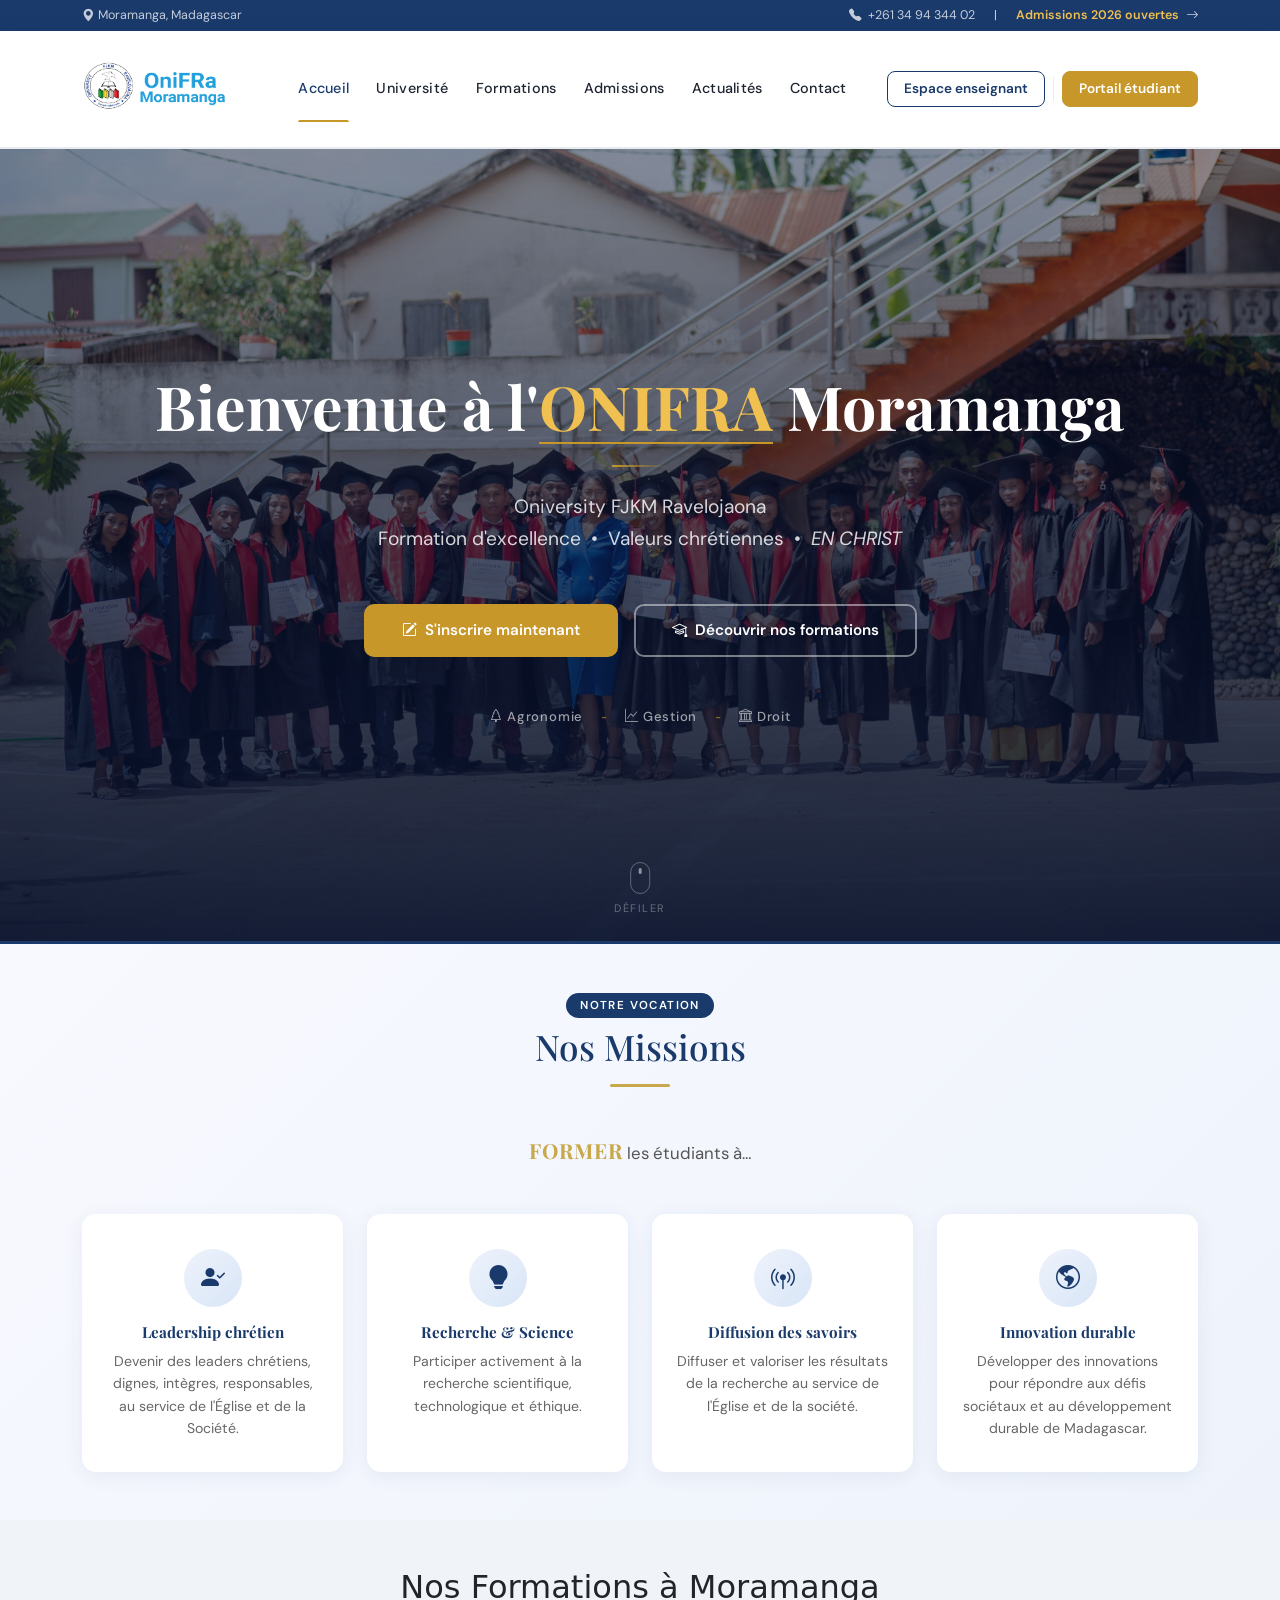
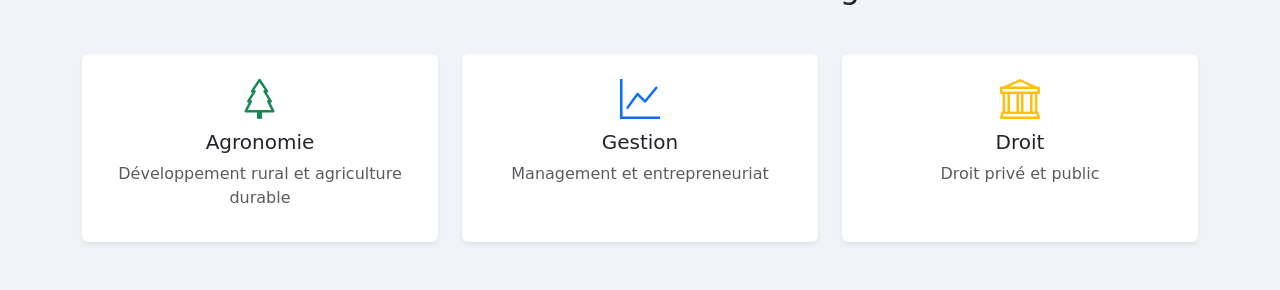
==== index.html @ 19e846f7 "mise a jour du headers" ====
<!DOCTYPE html>
<html>
<head>
	<meta charset="utf-8">
	<meta name="viewport" content="width=device-width, initial-scale=1">
	<title>ONIFRA - Moramanga</title>

	<link href="https://cdn.jsdelivr.net/npm/bootstrap@5.3.2/dist/css/bootstrap.min.css" rel="stylesheet">
	<link rel="stylesheet" href="https://cdn.jsdelivr.net/npm/bootstrap-icons@1.11.0/font/bootstrap-icons.css">
	<link rel="stylesheet" href="assets/css/style.css">
	<link href="https://fonts.googleapis.com/css2?family=Playfair+Display:wght@600;700&family=DM+Sans:wght@400;500;600&display=swap" rel="stylesheet">
	<link rel="preload" as="image" href="assets/img/campus.jpg" fetchpriority="high">
</head>
<body style="background:#f0f4f8; min-height:100vh;  margin:0;">

	<!-- TOP BAR -->
<div class="topbar d-none d-lg-block">
  <div class="container d-flex justify-content-between align-items-center">
    <span><i class="bi bi-geo-alt-fill me-1"></i>Moramanga, Madagascar</span>
    <span>
      <i class="bi bi-telephone-fill me-1"></i>
      <a href="tel:+261341014172">+261 34 94 344 02</a>
      <span class="mx-3">|</span>
      <span class="accent">Admissions 2026 ouvertes</span>
      <i class="bi bi-arrow-right ms-1"></i>
    </span>
  </div>
</div>

<!-- NAVBAR -->
<nav class="navbar navbar-expand-lg" id="mainNav">
  <div class="container">

    <!-- Logo -->
    <a class="navbar-brand d-flex align-items-center gap-2 fw-bold" href="#">
      <img src="assets/img/logo/logo.webp" alt="Logo ONIFRA" width="160" height="100" fetchpriority="high" loading="eager" decoding="async">

      <!-- Fallback -->
      <span style="display:none; align-items:center; gap:8px; font-family:'Playfair Display',serif; color:var(--primary); font-size:1.15rem; line-height:1.2;">
        <span style="background:var(--primary); color:#fff; border-radius:8px; padding:6px 10px; font-size:1rem; font-family:'Playfair Display',serif;">ON</span>
        ONIFRA<br><small style="font-family:'DM Sans',sans-serif; font-size:0.7rem; color:var(--muted); font-weight:400;">Moramanga</small>
      </span>
    </a>

    <!-- Toggler -->
    <button class="navbar-toggler" type="button"
            data-bs-toggle="collapse" data-bs-target="#mainNavbar"
            aria-controls="mainNavbar" aria-expanded="false" aria-label="Menu">
      <i class="bi bi-list fs-5" style="color:var(--primary);"></i>
    </button>

    <!-- Menu -->
    <div class="collapse navbar-collapse" id="mainNavbar">
      <ul class="navbar-nav mx-auto mb-2 mb-lg-0">

        <li class="nav-item">
          <a class="nav-link active" href="#">Accueil</a>
        </li>

        <!-- Université -->
        <li class="nav-item dropdown">
          <a class="nav-link dropdown-toggle" href="#" role="button" data-bs-toggle="dropdown" aria-expanded="false">
            Université
          </a>
          <ul class="dropdown-menu">
            <li><a class="dropdown-item" href="#"><i class="bi bi-info-circle"></i>Présentation</a></li>
            <li><a class="dropdown-item" href="#"><i class="bi bi-clock-history"></i>Historique</a></li>
            <li><a class="dropdown-item" href="#"><i class="bi bi-people"></i>Administration</a></li>
            <li><a class="dropdown-item" href="#"><i class="bi bi-star"></i>Valeurs EN CHRIST</a></li>
          </ul>
        </li>

        <!-- Formations -->
        <li class="nav-item dropdown">
          <a class="nav-link dropdown-toggle" href="#" role="button" data-bs-toggle="dropdown" aria-expanded="false">
            Formations
          </a>
          <ul class="dropdown-menu">
            <li><a class="dropdown-item" href="#"><i class="bi bi-mortarboard"></i>Licence</a></li>
            <li><a class="dropdown-item" href="#"><i class="bi bi-award"></i>Master</a></li>
            <li><a class="dropdown-item" href="#"><i class="bi bi-briefcase"></i>Formations professionnelles</a></li>
          </ul>
        </li>

        <li class="nav-item">
          <a class="nav-link" href="#">Admissions</a>
        </li>
        <li class="nav-item">
          <a class="nav-link" href="#">Actualités</a>
        </li>
        <li class="nav-item">
          <a class="nav-link" href="#">Contact</a>
        </li>
      </ul>

      <!-- Boutons -->
      <div class="d-flex align-items-center gap-2">
        <a href="#" class="btn-nav-outline">Espace enseignant</a>
        <div class="nav-divider d-none d-lg-block"></div>
        <a href="#" class="btn-nav-primary">Portail étudiant</a>
      </div>
    </div>

  </div>
</nav>


  <!-- HERO -->
  <header class="hero">
  <img
    class="hero-bg"
    src="assets/img/campus.jpg"
    alt="Campus ONIFRA Moramanga"
    width="1920" height="1080"
    fetchpriority="high"
    loading="eager"
    decoding="async"
  >

  <div class="hero-inner">
    <div class="container text-center">

      <!-- Titre -->
      <h1 class="hero-title mb-4">
        Bienvenue à l'<span class="gold">ONIFRA</span> Moramanga
      </h1>

      <div class="hero-divider mb-4"></div>

      <p class="hero-sub mb-5">
        Oniversity FJKM Ravelojaona<br>
        Formation d'excellence &nbsp;•&nbsp; Valeurs chrétiennes &nbsp;•&nbsp; <em>EN CHRIST</em>
      </p>

      <!-- Boutons -->
      <div class="hero-btns d-flex justify-content-center gap-3 flex-wrap mb-5">
        <a href="#" class="btn-hero-gold">
          <i class="bi bi-pencil-square"></i>
          S'inscrire maintenant
        </a>
        <a href="#" class="btn-hero-ghost">
          <i class="bi bi-mortarboard"></i>
          Découvrir nos formations
        </a>
      </div>

      <div class="hero-tags d-flex justify-content-center align-items-center gap-3 flex-wrap">
        <span class="hero-tag"><i class="bi bi-tree me-1"></i>Agronomie</span>
        <span class="hero-tag-sep">-</span>
        <span class="hero-tag"><i class="bi bi-graph-up me-1"></i>Gestion</span>
        <span class="hero-tag-sep">-</span>
        <span class="hero-tag"><i class="bi bi-bank me-1"></i>Droit</span>
      </div>

    </div>
  </div>

  <div class="scroll-hint">
    <div class="scroll-mouse"></div>
    <span>Défiler</span>
  </div>
</header>

<!-- MISSIONS -->
<section class="missions-section py-5">
  <div class="container">

    <div class="text-center mb-5">
      <span class="missions-label">Notre vocation</span>
      <h2 class="missions-title mt-2">Nos Missions</h2>
      <div class="missions-divider mx-auto mt-3"></div>
    </div>

    <div class="missions-lead text-center mb-5">
      <span class="missions-verb">FORMER</span> les étudiants à…
    </div>

    <div class="row g-4 justify-content-center">

      <div class="col-md-6 col-lg-3 mission-card-wrap">
        <div class="mission-card h-100">
          <div class="mission-icon-wrap mb-3">
            <i class="bi bi-person-check-fill"></i>
          </div>
          <h6 class="mission-card-title">Leadership chrétien</h6>
          <p class="mission-card-text">Devenir des leaders chrétiens, dignes, intègres, responsables, au service de l'Église et de la Société.</p>
        </div>
      </div>

      <div class="col-md-6 col-lg-3 mission-card-wrap">
        <div class="mission-card h-100">
          <div class="mission-icon-wrap mb-3">
            <i class="bi bi-lightbulb-fill"></i>
          </div>
          <h6 class="mission-card-title">Recherche & Science</h6>
          <p class="mission-card-text">Participer activement à la recherche scientifique, technologique et éthique.</p>
        </div>
      </div>

      <div class="col-md-6 col-lg-3 mission-card-wrap">
        <div class="mission-card h-100">
          <div class="mission-icon-wrap mb-3">
            <i class="bi bi-broadcast-pin"></i>
          </div>
          <h6 class="mission-card-title">Diffusion des savoirs</h6>
          <p class="mission-card-text">Diffuser et valoriser les résultats de la recherche au service de l'Église et de la société.</p>
        </div>
      </div>

      <div class="col-md-6 col-lg-3 mission-card-wrap">
        <div class="mission-card h-100">
          <div class="mission-icon-wrap mb-3">
            <i class="bi bi-globe-americas"></i>
          </div>
          <h6 class="mission-card-title">Innovation durable</h6>
          <p class="mission-card-text">Développer des innovations pour répondre aux défis sociétaux et au développement durable de Madagascar.</p>
        </div>
      </div>

    </div>
  </div>
</section>

    <section class="py-5">
    <div class="container">
        <h2 class="text-center mb-5">Nos Formations à Moramanga</h2>
        <div class="row g-4 text-center">
            <div class="col-md-4">
                <div class="card h-100 border-0 shadow-sm">
                    <div class="card-body">
                        <i class="bi bi-tree fs-1 text-success mb-3"></i>
                        <h5>Agronomie</h5>
                        <p class="text-muted">Développement rural et agriculture durable</p>
                    </div>
                </div>
            </div>
            <div class="col-md-4">
                <div class="card h-100 border-0 shadow-sm">
                    <div class="card-body">
                        <i class="bi bi-graph-up fs-1 text-primary mb-3"></i>
                        <h5>Gestion</h5>
                        <p class="text-muted">Management et entrepreneuriat</p>
                    </div>
                </div>
            </div>
            <div class="col-md-4">
                <div class="card h-100 border-0 shadow-sm">
                    <div class="card-body">
                        <i class="bi bi-bank fs-1 text-warning mb-3"></i>
                        <h5>Droit</h5>
                        <p class="text-muted">Droit privé et public</p>
                    </div>
                </div>
            </div>
        </div>
    </div>
</section>

<script src="https://cdn.jsdelivr.net/npm/bootstrap@5.3.2/dist/js/bootstrap.bundle.min.js"></script>
<script>
  window.addEventListener('scroll', () => {
    document.getElementById('mainNav').classList.toggle('scrolled', window.scrollY > 20);
  });
  const observer = new IntersectionObserver((entries) => {
    entries.forEach(entry => {
      if (entry.isIntersecting) {
        entry.target.classList.add('visible');
        observer.unobserve(entry.target);
      }
    });
  }, { threshold: 0.15 });

  document.querySelectorAll('.missions-animate, .mission-card-wrap').forEach(el => {
    observer.observe(el);
  });
</script>
</body>
</html>
---- assets/css/style.css ----
:root {
    --primary: #1a3a6b;
    --primary-light: #2456a4;
    --accent: #c8972a;
    --accent-light: #f0c050;
    --text: #1e2530;
    --muted: #6b7280;
    --surface: #ffffff;
    --border: #e8ecf0;
  }

  * { box-sizing: border-box; }

  /* ── TOP BAR ── */
  .topbar {
    background: var(--primary);
    color: rgba(255,255,255,0.75);
    font-family: 'DM Sans', sans-serif;
    font-size: 0.78rem;
    padding: 6px 0;
  }
  .topbar a { color: rgba(255,255,255,0.75); text-decoration: none; transition: color .2s; }
  .topbar a:hover { color: #fff; }
  .topbar .accent { color: var(--accent-light); font-weight: 600; }

  /* ── MAIN NAV ── */
  .navbar {
    background: var(--surface) !important;
    border-bottom: 2px solid var(--border);
    padding: 0;
    font-family: 'DM Sans', sans-serif;
    position: sticky;
    top: 0;
    z-index: 1030;
    box-shadow: 0 4px 24px rgba(26,58,107,0.08);
    transition: box-shadow .3s;
  }
  .navbar.scrolled { box-shadow: 0 4px 32px rgba(26,58,107,0.15); }

  .navbar-brand {
    padding: 8px 0;
    position: relative;
  }
  .navbar-brand img {
    transition: transform .2s;
  }
  .navbar-brand:hover img { transform: scale(1.03); }

  /* Nav links */
  .navbar-nav .nav-link {
    color: var(--text) !important;
    font-weight: 500;
    font-size: 0.9rem;
    letter-spacing: 0.02em;
    padding: 1.4rem 0.85rem !important;
    position: relative;
    transition: color .2s;
  }
  .navbar-nav .nav-link::after {
    content: '';
    position: absolute;
    bottom: 0; left: 50%; right: 50%;
    height: 2px;
    background: var(--accent);
    transition: left .25s, right .25s;
    border-radius: 2px 2px 0 0;
  }
  .navbar-nav .nav-link:hover,
  .navbar-nav .nav-link.active {
    color: var(--primary) !important;
  }
  .navbar-nav .nav-link:hover::after,
  .navbar-nav .nav-link.active::after {
    left: 0.85rem; right: 0.85rem;
  }

  /* Dropdown toggle caret custom */
  .nav-link.dropdown-toggle::before {
    display: none;
  }
  .dropdown-toggle::after {
    border: none;
    content: '\f282';
    font-family: 'bootstrap-icons';
    font-size: 0.65rem;
    vertical-align: middle;
    margin-left: 4px;
    transition: transform .2s;
  }
  .dropdown:hover .dropdown-toggle::after,
  .dropdown.show .dropdown-toggle::after {
    transform: rotate(180deg);
  }

  /* Dropdown menu */
  .dropdown-menu {
    border: none;
    border-radius: 12px;
    box-shadow: 0 8px 32px rgba(26,58,107,0.13), 0 2px 8px rgba(0,0,0,0.06);
    padding: 8px;
    min-width: 210px;
    animation: dropIn .18s ease;
    margin-top: 0 !important;
  }
  @keyframes dropIn {
    from { opacity: 0; transform: translateY(-6px); }
    to   { opacity: 1; transform: translateY(0); }
  }
  .dropdown-item {
    border-radius: 8px;
    padding: 9px 14px;
    font-size: 0.875rem;
    font-weight: 500;
    color: var(--text);
    transition: background .15s, color .15s, padding-left .15s;
  }
  .dropdown-item:hover {
    background: #eef3fb;
    color: var(--primary);
    padding-left: 20px;
  }
  .dropdown-item i {
    width: 18px;
    color: var(--accent);
    margin-right: 6px;
  }

  /* Boutons */
  .btn-nav-outline {
    border: 1.5px solid var(--primary);
    color: var(--primary);
    border-radius: 8px;
    font-size: 0.85rem;
    font-weight: 600;
    padding: 7px 16px;
    transition: all .2s;
    background: transparent;
    text-decoration: none;
  }
  .btn-nav-outline:hover {
    background: var(--primary);
    color: #fff;
  }
  .btn-nav-primary {
    background: var(--accent);
    color: #fff;
    border: 1.5px solid var(--accent);
    border-radius: 8px;
    font-size: 0.85rem;
    font-weight: 600;
    padding: 7px 16px;
    transition: all .2s;
    text-decoration: none;
  }
  .btn-nav-primary:hover {
    background: #b5801f;
    border-color: #b5801f;
    color: #fff;
    transform: translateY(-1px);
    box-shadow: 0 4px 12px rgba(200,151,42,0.35);
  }

  /* Toggler */
  .navbar-toggler {
    border: 1.5px solid var(--border);
    border-radius: 8px;
    padding: 6px 10px;
    color: var(--primary);
  }
  .navbar-toggler:focus { box-shadow: none; }

  /* ══════════════════════════════════════
     MOBILE FIX 
  ══════════════════════════════════════ */
  @media (max-width: 991.98px) {
    .navbar-nav .nav-link {
      padding: 0.6rem 0.5rem !important;
    }
    .navbar-nav .nav-link::after { display: none; }

    /* Cache le dropdown-menu par défaut et
       l'affiche seulement quand .show est présent */
    .dropdown-menu {
      display: none;
      border-radius: 10px;
      box-shadow: none;
      background: #f4f7fb;
      margin: 4px 0 8px 0 !important;
      padding: 4px 0;
      border: 1px solid var(--border);
    }
    .dropdown-menu.show {
      display: block;
      animation: none;
    }
    .dropdown-item { padding: 8px 16px; border-radius: 6px; }

    .navbar .d-flex {
      flex-direction: column;
      gap: 8px !important;
      padding: 8px 0 12px;
    }
    .btn-nav-outline, .btn-nav-primary {
      width: 100%;
      text-align: center;
    }
  }

  /* Desktop hover open */
  @media (min-width: 992px) {
    .nav-item.dropdown:hover > .dropdown-menu {
      display: block;
    }
  }

  /* ── Séparateur vertical entre boutons ── */
  .nav-divider {
    width: 1px;
    height: 24px;
    background: var(--border);
    align-self: center;
  }


  /* ══════════════════════════════════════
     header
  ══════════════════════════════════════ */
.hero {
  position: relative;
  min-height: 88vh;
  display: flex;
  align-items: center;
  overflow: hidden;
}

/* Overlay dégradé riche */
.hero::after {
  content: '';
  position: absolute;
  inset: 0;
  background:
    linear-gradient(to top, rgba(8,18,45,0.90) 0%, rgba(8,18,45,0.40) 60%, transparent 100%),
    linear-gradient(rgba(8,18,45,0.45), rgba(8,18,45,0.45));
  z-index: 1;
}

/* Image fond avec zoom lent */
.hero-bg {
  position: absolute;
  inset: 0;
  width: 100%; height: 100%;
  object-fit: cover;
  object-position: center;
  transform: scale(1.07);
  animation: bgZoom 20s ease-out forwards;
  z-index: 0;
}
@keyframes bgZoom {
  to { transform: scale(1.0); }
}

.hero-inner {
  position: relative;
  z-index: 2;
  width: 100%;
  padding: 80px 0 70px;
}

/* Badge animé */
.hero-badge {
  display: inline-flex;
  align-items: center;
  gap: 8px;
  background: rgba(200,151,42,0.15);
  border: 1px solid rgba(200,151,42,0.5);
  color: var(--accent-light);
  font-family: 'DM Sans', sans-serif;
  font-size: 0.75rem;
  font-weight: 600;
  letter-spacing: 0.14em;
  text-transform: uppercase;
  border-radius: 50px;
  padding: 5px 18px;
  opacity: 0;
  animation: fadeUp 0.6s ease 0.2s forwards;
}
.hero-badge .dot {
  width: 6px; height: 6px;
  background: var(--accent-light);
  border-radius: 50%;
  animation: blink 2s ease-in-out 1.2s infinite;
}
@keyframes blink { 0%,100%{opacity:1} 50%{opacity:0.2} }

/* Titre */
.hero-title {
  font-family: 'Playfair Display', serif;
  font-size: clamp(2rem, 5.5vw, 3.8rem);
  font-weight: 700;
  line-height: 1.15;
  color: #fff;
  opacity: 0;
  animation: fadeUp 0.7s ease 0.45s forwards;
}
.hero-title .gold {
  color: var(--accent-light);
  position: relative;
  display: inline-block;
}
.hero-title .gold::after {
  content: '';
  position: absolute;
  bottom: -3px; left: 0; right: 0;
  height: 2px;
  background: var(--accent);
  transform: scaleX(0);
  transform-origin: left;
  animation: lineGrow 0.5s ease 1.2s forwards;
}
@keyframes lineGrow { to { transform: scaleX(1); } }

/* Divider doré */
.hero-divider {
  width: 56px; height: 2px;
  background: linear-gradient(to right, var(--accent), transparent);
  margin: 0 auto;
  border-radius: 2px;
  opacity: 0;
  animation: fadeUp 0.5s ease 0.65s forwards;
}

/* Sous-titre */
.hero-sub {
  font-family: 'DM Sans', sans-serif;
  font-size: clamp(1rem, 2.2vw, 1.2rem);
  color: rgba(255,255,255,0.82);
  line-height: 1.7;
  opacity: 0;
  animation: fadeUp 0.7s ease 0.8s forwards;
}

/* Boutons */
.hero-btns {
  opacity: 0;
  animation: fadeUp 0.7s ease 1s forwards;
}
.btn-hero-gold {
  background: var(--accent);
  color: #fff;
  border: 2px solid var(--accent);
  border-radius: 10px;
  font-family: 'DM Sans', sans-serif;
  font-weight: 600;
  font-size: 0.95rem;
  padding: 13px 36px;
  text-decoration: none;
  display: inline-flex; align-items: center; gap: 8px;
  transition: all .25s;
}
.btn-hero-gold:hover {
  background: #b07820;
  border-color: #b07820;
  color: #fff;
  transform: translateY(-2px);
  box-shadow: 0 8px 24px rgba(200,151,42,0.45);
}
.btn-hero-ghost {
  background: transparent;
  color: #fff;
  border: 2px solid rgba(255,255,255,0.45);
  border-radius: 10px;
  font-family: 'DM Sans', sans-serif;
  font-weight: 600;
  font-size: 0.95rem;
  padding: 13px 36px;
  text-decoration: none;
  display: inline-flex; align-items: center; gap: 8px;
  transition: all .25s;
}
.btn-hero-ghost:hover {
  border-color: #fff;
  background: rgba(255,255,255,0.1);
  color: #fff;
  transform: translateY(-2px);
}

/* Tags disciplines */
.hero-tags {
  opacity: 0;
  animation: fadeUp 0.6s ease 1.2s forwards;
}
.hero-tag {
  font-family: 'DM Sans', sans-serif;
  font-size: 0.82rem;
  font-weight: 500;
  color: rgba(255,255,255,0.6);
  letter-spacing: 0.06em;
  transition: color .2s;
}
.hero-tag:hover { color: var(--accent-light); }
.hero-tag-sep {
  color: var(--accent);
  opacity: 0.6;
  margin: 0 2px;
}

/* Scroll hint */
.scroll-hint {
  position: absolute;
  bottom: 24px;
  left: 50%;
  transform: translateX(-50%);
  z-index: 3;
  display: flex;
  flex-direction: column;
  align-items: center;
  gap: 6px;
  opacity: 0;
  animation: fadeIn 0.6s ease 2s forwards;
}
.scroll-hint span {
  font-family: 'DM Sans', sans-serif;
  font-size: 0.68rem;
  letter-spacing: 0.14em;
  text-transform: uppercase;
  color: rgba(255,255,255,0.35);
}
.scroll-mouse {
  width: 20px; height: 32px;
  border: 1.5px solid rgba(255,255,255,0.3);
  border-radius: 10px;
  position: relative;
}
.scroll-mouse::after {
  content: '';
  position: absolute;
  width: 3px; height: 6px;
  background: rgba(255,255,255,0.5);
  border-radius: 2px;
  left: 50%; top: 5px;
  transform: translateX(-50%);
  animation: scrollDot 1.8s ease-in-out infinite;
}
@keyframes scrollDot {
  0%   { top: 5px; opacity: 1; }
  75%  { top: 15px; opacity: 0; }
  100% { top: 5px; opacity: 0; }
}

/* Animations */
@keyframes fadeUp {
  from { opacity: 0; transform: translateY(18px); }
  to   { opacity: 1; transform: translateY(0); }
}
@keyframes fadeIn {
  to { opacity: 1; }
}

/* ── RESPONSIVE ── */
@media (max-width: 767.98px) {
  .hero { min-height: 92vh; }
  .hero-inner { padding: 70px 0 60px; }
  .hero-btns { flex-direction: column; align-items: stretch; }
  .btn-hero-gold, .btn-hero-ghost {
    justify-content: center;
    padding: 12px 24px;
  }
}
@media (max-width: 575.98px) {
  .hero-title { font-size: 1.9rem; }
  .hero-sub { font-size: 1rem; }
}

/* ===== MISSIONS SECTION ===== */
.missions-section {
  background: linear-gradient(135deg, #f8f9ff 0%, #eef3fb 100%);
  border-top: 3px solid var(--primary, #1a3a6e);
  overflow: hidden;
}
.missions-label {
  display: inline-block;
  background: var(--primary, #1a3a6e);
  color: #fff;
  font-size: 0.72rem;
  font-family: 'DM Sans', sans-serif;
  font-weight: 600;
  letter-spacing: 0.12em;
  text-transform: uppercase;
  padding: 4px 14px;
  border-radius: 20px;
  /* pas d'animation ici, géré par JS */
}
.missions-title {
  font-family: 'Playfair Display', serif;
  color: var(--primary, #1a3a6e);
  font-size: clamp(1.6rem, 3vw, 2.2rem);
}
.missions-divider {
  width: 60px;
  height: 3px;
  background: #c9a84c;
  border-radius: 2px;
}
.missions-lead {
  font-family: 'DM Sans', sans-serif;
  font-size: 1.05rem;
  color: #555;
}
.missions-verb {
  font-family: 'Playfair Display', serif;
  font-size: 1.3rem;
  font-weight: 700;
  color: #c9a84c;
  letter-spacing: 0.05em;
}

/* État initial : invisible, décalé vers le bas */
.missions-animate {
  opacity: 0;
  transform: translateY(22px);
  transition: opacity 0.65s ease, transform 0.65s ease;
}
/* État visible (ajouté par JS au scroll) */
.missions-animate.visible {
  opacity: 1;
  transform: translateY(0);
}

/* Délais en cascade */
.missions-animate:nth-child(1), .mission-card-wrap:nth-child(1) { transition-delay: 0.05s; }
.missions-animate:nth-child(2), .mission-card-wrap:nth-child(2) { transition-delay: 0.15s; }
.missions-animate:nth-child(3), .mission-card-wrap:nth-child(3) { transition-delay: 0.25s; }
.missions-animate:nth-child(4), .mission-card-wrap:nth-child(4) { transition-delay: 0.35s; }

/* Cards */
.mission-card-wrap {
  opacity: 0;
  transform: translateY(22px);
  transition: opacity 0.65s ease, transform 0.65s ease;
}
.mission-card-wrap.visible {
  opacity: 1;
  transform: translateY(0);
}
.mission-card {
  background: #fff;
  border-radius: 14px;
  padding: 2rem 1.5rem;
  text-align: center;
  box-shadow: 0 4px 20px rgba(26, 58, 110, 0.07);
  border-top: 3px solid transparent;
  transition: transform 0.25s ease, box-shadow 0.25s ease, border-color 0.25s ease;
}
.mission-card:hover {
  transform: translateY(-5px);
  box-shadow: 0 10px 32px rgba(26, 58, 110, 0.13);
  border-top-color: #c9a84c;
}
.mission-icon-wrap {
  display: inline-flex;
  align-items: center;
  justify-content: center;
  width: 58px;
  height: 58px;
  background: linear-gradient(135deg, #eef3fb, #d8e5f7);
  border-radius: 50%;
  font-size: 1.5rem;
  color: var(--primary, #1a3a6e);
  transition: background 0.25s ease, color 0.25s ease;
}
.mission-card:hover .mission-icon-wrap {
  background: var(--primary, #1a3a6e);
  color: #c9a84c;
}
.mission-card-title {
  font-family: 'Playfair Display', serif;
  color: var(--primary, #1a3a6e);
  font-size: 0.95rem;
  font-weight: 700;
  margin-bottom: 0.5rem;
}
.mission-card-text {
  font-family: 'DM Sans', sans-serif;
  font-size: 0.88rem;
  color: #666;
  line-height: 1.6;
  margin: 0;
}

@keyframes missionFadeUp {
  to {
    opacity: 1;
    transform: translateY(0);
  }
}
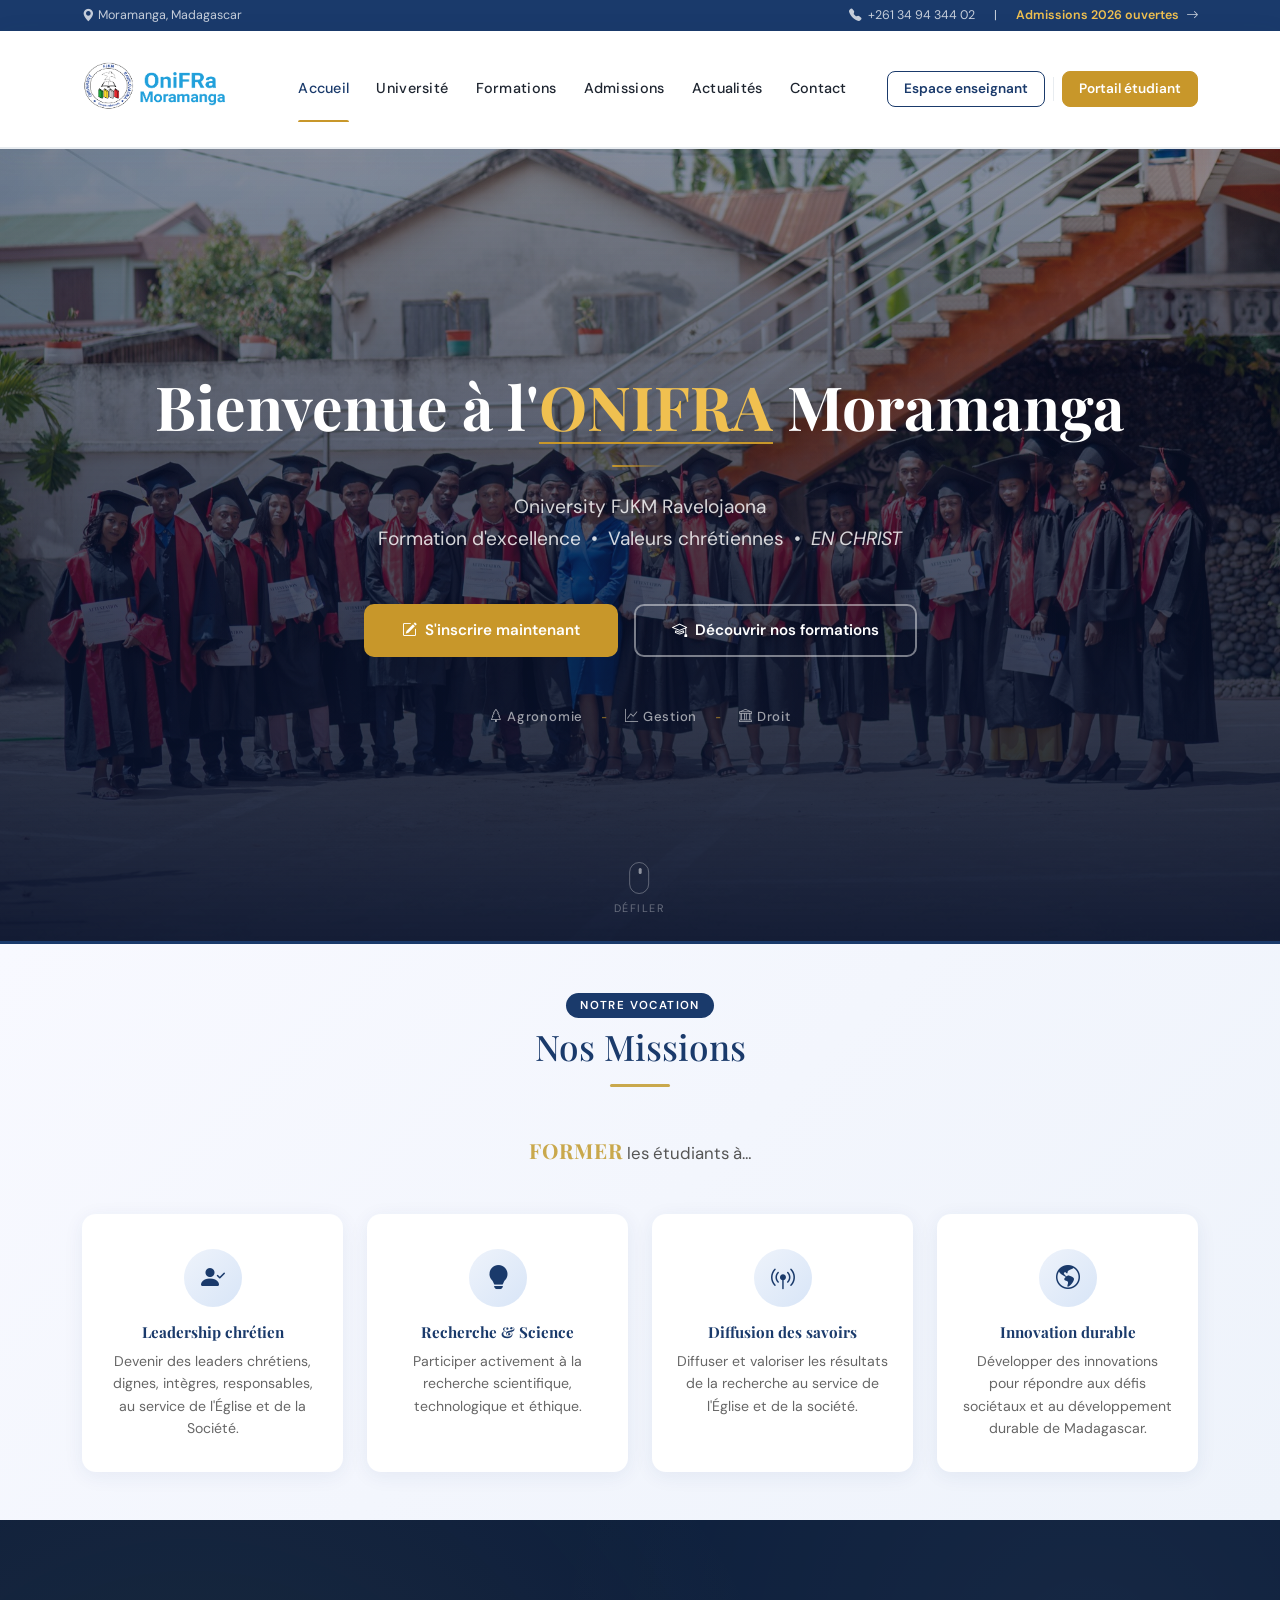
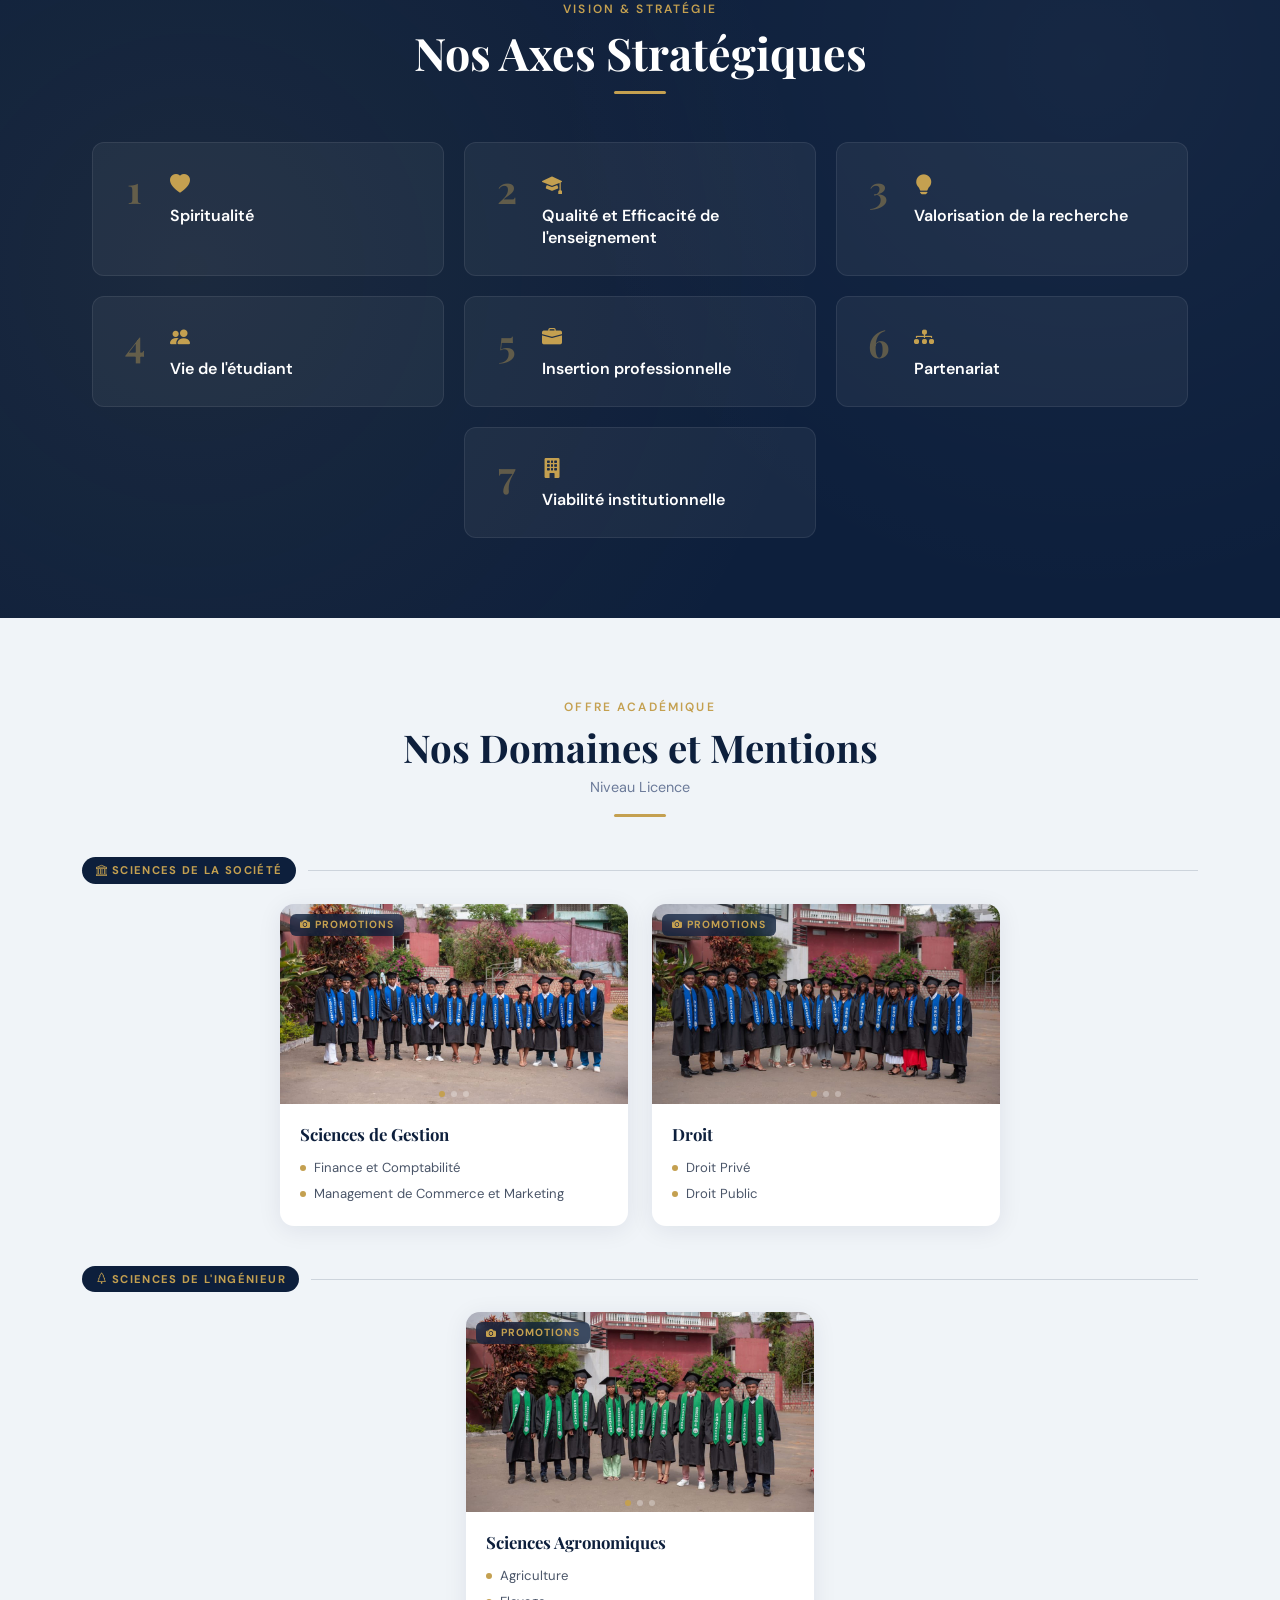
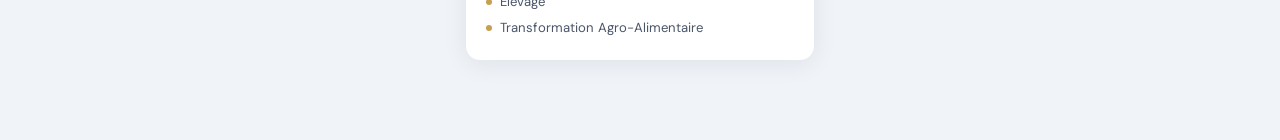
==== commit 47d9326d: "Mise à jour section et ajout des images" ====
--- a/index.html
+++ b/index.html
@@ -8,24 +8,25 @@
 	<link href="https://cdn.jsdelivr.net/npm/bootstrap@5.3.2/dist/css/bootstrap.min.css" rel="stylesheet">
 	<link rel="stylesheet" href="https://cdn.jsdelivr.net/npm/bootstrap-icons@1.11.0/font/bootstrap-icons.css">
 	<link rel="stylesheet" href="assets/css/style.css">
-	<link href="https://fonts.googleapis.com/css2?family=Playfair+Display:wght@600;700&family=DM+Sans:wght@400;500;600&display=swap" rel="stylesheet">
-	<link rel="preload" as="image" href="assets/img/campus.jpg" fetchpriority="high">
+  <link rel="stylesheet" href="assets/css/style2.css">
+  <link href="https://fonts.googleapis.com/css2?family=Playfair+Display:wght@600;700&family=DM+Sans:wght@400;500;600&display=swap" rel="stylesheet">
+  <link rel="preload" as="image" href="assets/img/campus.jpg" fetchpriority="high">
 </head>
 <body style="background:#f0f4f8; min-height:100vh;  margin:0;">
 
 	<!-- TOP BAR -->
-<div class="topbar d-none d-lg-block">
-  <div class="container d-flex justify-content-between align-items-center">
-    <span><i class="bi bi-geo-alt-fill me-1"></i>Moramanga, Madagascar</span>
-    <span>
-      <i class="bi bi-telephone-fill me-1"></i>
-      <a href="tel:+261341014172">+261 34 94 344 02</a>
-      <span class="mx-3">|</span>
-      <span class="accent">Admissions 2026 ouvertes</span>
-      <i class="bi bi-arrow-right ms-1"></i>
-    </span>
-  </div>
-</div>
+  <div class="topbar d-none d-lg-block">
+    <div class="container d-flex justify-content-between align-items-center">
+      <span><i class="bi bi-geo-alt-fill me-1"></i>Moramanga, Madagascar</span>
+      <span>
+        <i class="bi bi-telephone-fill me-1"></i>
+        <a href="tel:+261341014172">+261 34 94 344 02</a>
+        <span class="mx-3">|</span>
+        <span class="accent">Admissions 2026 ouvertes</span>
+        <i class="bi bi-arrow-right ms-1"></i>
+      </span>
+    </div>
+  </div>
 
 <!-- NAVBAR -->
 <nav class="navbar navbar-expand-lg" id="mainNav">
@@ -44,77 +45,77 @@
 
     <!-- Toggler -->
     <button class="navbar-toggler" type="button"
-            data-bs-toggle="collapse" data-bs-target="#mainNavbar"
-            aria-controls="mainNavbar" aria-expanded="false" aria-label="Menu">
-      <i class="bi bi-list fs-5" style="color:var(--primary);"></i>
-    </button>
-
-    <!-- Menu -->
-    <div class="collapse navbar-collapse" id="mainNavbar">
-      <ul class="navbar-nav mx-auto mb-2 mb-lg-0">
-
-        <li class="nav-item">
-          <a class="nav-link active" href="#">Accueil</a>
-        </li>
-
-        <!-- Université -->
-        <li class="nav-item dropdown">
-          <a class="nav-link dropdown-toggle" href="#" role="button" data-bs-toggle="dropdown" aria-expanded="false">
-            Université
-          </a>
-          <ul class="dropdown-menu">
-            <li><a class="dropdown-item" href="#"><i class="bi bi-info-circle"></i>Présentation</a></li>
-            <li><a class="dropdown-item" href="#"><i class="bi bi-clock-history"></i>Historique</a></li>
-            <li><a class="dropdown-item" href="#"><i class="bi bi-people"></i>Administration</a></li>
-            <li><a class="dropdown-item" href="#"><i class="bi bi-star"></i>Valeurs EN CHRIST</a></li>
-          </ul>
-        </li>
-
-        <!-- Formations -->
-        <li class="nav-item dropdown">
-          <a class="nav-link dropdown-toggle" href="#" role="button" data-bs-toggle="dropdown" aria-expanded="false">
-            Formations
-          </a>
-          <ul class="dropdown-menu">
-            <li><a class="dropdown-item" href="#"><i class="bi bi-mortarboard"></i>Licence</a></li>
-            <li><a class="dropdown-item" href="#"><i class="bi bi-award"></i>Master</a></li>
-            <li><a class="dropdown-item" href="#"><i class="bi bi-briefcase"></i>Formations professionnelles</a></li>
-          </ul>
-        </li>
-
-        <li class="nav-item">
-          <a class="nav-link" href="#">Admissions</a>
-        </li>
-        <li class="nav-item">
-          <a class="nav-link" href="#">Actualités</a>
-        </li>
-        <li class="nav-item">
-          <a class="nav-link" href="#">Contact</a>
-        </li>
-      </ul>
-
-      <!-- Boutons -->
-      <div class="d-flex align-items-center gap-2">
-        <a href="#" class="btn-nav-outline">Espace enseignant</a>
-        <div class="nav-divider d-none d-lg-block"></div>
-        <a href="#" class="btn-nav-primary">Portail étudiant</a>
-      </div>
-    </div>
-
-  </div>
+    data-bs-toggle="collapse" data-bs-target="#mainNavbar"
+    aria-controls="mainNavbar" aria-expanded="false" aria-label="Menu">
+    <i class="bi bi-list fs-5" style="color:var(--primary);"></i>
+  </button>
+
+  <!-- Menu -->
+  <div class="collapse navbar-collapse" id="mainNavbar">
+    <ul class="navbar-nav mx-auto mb-2 mb-lg-0">
+
+      <li class="nav-item">
+        <a class="nav-link active" href="#">Accueil</a>
+      </li>
+
+      <!-- Université -->
+      <li class="nav-item dropdown">
+        <a class="nav-link dropdown-toggle" href="#" role="button" data-bs-toggle="dropdown" aria-expanded="false">
+          Université
+        </a>
+        <ul class="dropdown-menu">
+          <li><a class="dropdown-item" href="#"><i class="bi bi-info-circle"></i>Présentation</a></li>
+          <li><a class="dropdown-item" href="#"><i class="bi bi-clock-history"></i>Historique</a></li>
+          <li><a class="dropdown-item" href="#"><i class="bi bi-people"></i>Administration</a></li>
+          <li><a class="dropdown-item" href="#"><i class="bi bi-star"></i>Valeurs EN CHRIST</a></li>
+        </ul>
+      </li>
+
+      <!-- Formations -->
+      <li class="nav-item dropdown">
+        <a class="nav-link dropdown-toggle" href="#" role="button" data-bs-toggle="dropdown" aria-expanded="false">
+          Formations
+        </a>
+        <ul class="dropdown-menu">
+          <li><a class="dropdown-item" href="#"><i class="bi bi-mortarboard"></i>Licence</a></li>
+          <li><a class="dropdown-item" href="#"><i class="bi bi-award"></i>Master</a></li>
+          <li><a class="dropdown-item" href="#"><i class="bi bi-briefcase"></i>Formations professionnelles</a></li>
+        </ul>
+      </li>
+
+      <li class="nav-item">
+        <a class="nav-link" href="#">Admissions</a>
+      </li>
+      <li class="nav-item">
+        <a class="nav-link" href="#">Actualités</a>
+      </li>
+      <li class="nav-item">
+        <a class="nav-link" href="#">Contact</a>
+      </li>
+    </ul>
+
+    <!-- Boutons -->
+    <div class="d-flex align-items-center gap-2">
+      <a href="#" class="btn-nav-outline">Espace enseignant</a>
+      <div class="nav-divider d-none d-lg-block"></div>
+      <a href="#" class="btn-nav-primary">Portail étudiant</a>
+    </div>
+  </div>
+
+</div>
 </nav>
 
 
-  <!-- HERO -->
-  <header class="hero">
+<!-- HERO -->
+<header class="hero">
   <img
-    class="hero-bg"
-    src="assets/img/campus.jpg"
-    alt="Campus ONIFRA Moramanga"
-    width="1920" height="1080"
-    fetchpriority="high"
-    loading="eager"
-    decoding="async"
+  class="hero-bg"
+  src="assets/img/campus.jpg"
+  alt="Campus ONIFRA Moramanga"
+  width="1920" height="1080"
+  fetchpriority="high"
+  loading="eager"
+  decoding="async"
   >
 
   <div class="hero-inner">
@@ -221,39 +222,229 @@
   </div>
 </section>
 
-    <section class="py-5">
-    <div class="container">
-        <h2 class="text-center mb-5">Nos Formations à Moramanga</h2>
-        <div class="row g-4 text-center">
-            <div class="col-md-4">
-                <div class="card h-100 border-0 shadow-sm">
-                    <div class="card-body">
-                        <i class="bi bi-tree fs-1 text-success mb-3"></i>
-                        <h5>Agronomie</h5>
-                        <p class="text-muted">Développement rural et agriculture durable</p>
-                    </div>
-                </div>
-            </div>
-            <div class="col-md-4">
-                <div class="card h-100 border-0 shadow-sm">
-                    <div class="card-body">
-                        <i class="bi bi-graph-up fs-1 text-primary mb-3"></i>
-                        <h5>Gestion</h5>
-                        <p class="text-muted">Management et entrepreneuriat</p>
-                    </div>
-                </div>
-            </div>
-            <div class="col-md-4">
-                <div class="card h-100 border-0 shadow-sm">
-                    <div class="card-body">
-                        <i class="bi bi-bank fs-1 text-warning mb-3"></i>
-                        <h5>Droit</h5>
-                        <p class="text-muted">Droit privé et public</p>
-                    </div>
-                </div>
-            </div>
-        </div>
-    </div>
+
+
+<section class="axes-section">
+  <div class="container position-relative">
+
+    <div style="text-align:center; width:100%; margin-bottom:1rem;">
+      <span class="axes-label" style="display:block; text-align:center; width:100%;">Vision &amp; Stratégie</span>
+      <h2 class="axes-title" style="text-align:center; width:100%;">Nos Axes Stratégiques</h2>
+      <div class="axes-divider" style="margin:0.75rem auto 0;"></div>
+    </div>
+
+    <div class="axes-grid">
+
+      <div class="axe-card">
+        <span class="axe-num">1</span>
+        <div>
+          <i class="bi bi-heart-fill axe-icon"></i>
+          <p class="axe-name">Spiritualité</p>
+        </div>
+      </div>
+
+      <div class="axe-card">
+        <span class="axe-num">2</span>
+        <div>
+          <i class="bi bi-mortarboard-fill axe-icon"></i>
+          <p class="axe-name">Qualité et Efficacité de l'enseignement</p>
+        </div>
+      </div>
+
+      <div class="axe-card">
+        <span class="axe-num">3</span>
+        <div>
+          <i class="bi bi-lightbulb-fill axe-icon"></i>
+          <p class="axe-name">Valorisation de la recherche</p>
+        </div>
+      </div>
+
+      <div class="axe-card">
+        <span class="axe-num">4</span>
+        <div>
+          <i class="bi bi-people-fill axe-icon"></i>
+          <p class="axe-name">Vie de l'étudiant</p>
+        </div>
+      </div>
+
+      <div class="axe-card">
+        <span class="axe-num">5</span>
+        <div>
+          <i class="bi bi-briefcase-fill axe-icon"></i>
+          <p class="axe-name">Insertion professionnelle</p>
+        </div>
+      </div>
+
+      <div class="axe-card">
+        <span class="axe-num">6</span>
+        <div>
+          <i class="bi bi-diagram-3-fill axe-icon"></i>
+          <p class="axe-name">Partenariat</p>
+        </div>
+      </div>
+
+      <!-- Axe 7 : seul sur sa ligne → centré automatiquement par flexbox -->
+      <div class="axe-card">
+        <span class="axe-num">7</span>
+        <div>
+          <i class="bi bi-building-fill axe-icon"></i>
+          <p class="axe-name">Viabilité institutionnelle</p>
+        </div>
+      </div>
+
+    </div>
+  </div>
+</section>
+
+<section class="licence-section">
+  <div class="container">
+
+    <!-- En-tête -->
+    <span class="licence-label">Offre académique</span>
+    <h2 class="licence-title">Nos Domaines et Mentions</h2>
+    <p class="text-center" style="font-family:'DM Sans',sans-serif; color:#6b7a99; font-size:.9rem; margin-top:.4rem;">Niveau Licence</p>
+    <div class="licence-divider"></div>
+
+    <!-- ══ DOMAINE 1 : Sciences de la Société ══ -->
+    <div class="domaine-header">
+      <span class="domaine-badge"><i class="bi bi-bank me-1"></i>Sciences de la Société</span>
+      <span class="domaine-line"></span>
+    </div>
+
+    <div class="mentions-grid">
+
+      <!-- Mention : Sciences de Gestion -->
+      <div class="mention-card">
+        <div class="mention-carousel carousel slide" id="carousel-gestion" data-bs-ride="carousel">
+          <span class="promo-badge"><i class="bi bi-camera-fill me-1"></i>Promotions</span>
+          <div class="carousel-indicators">
+            <button type="button" data-bs-target="#carousel-gestion" data-bs-slide-to="0" class="active"></button>
+            <button type="button" data-bs-target="#carousel-gestion" data-bs-slide-to="1"></button>
+            <button type="button" data-bs-target="#carousel-gestion" data-bs-slide-to="2"></button>
+          </div>
+          <div class="carousel-inner">
+            <div class="carousel-item active">
+              <img src="assets/img/promotion/gestion-bz.jpg" alt="Promotion Gestion 2023">
+            </div>
+            <div class="carousel-item">
+              <img src="assets/img/promotion/gestion-bz2.jpg" alt="Promotion Gestion 2024">
+              <div class="img-placeholder"><i class="bi bi-image"></i>Photo promotion Gestion 2</div>
+            </div>
+            <div class="carousel-item">
+              <img src="assets/img/promotion/gestion-bz2.jpg" alt="Promotion Gestion 2025">
+              <div class="img-placeholder"><i class="bi bi-image"></i>Photo promotion Gestion 3</div>
+            </div>
+          </div>
+          <button class="carousel-control-prev" type="button" data-bs-target="#carousel-gestion" data-bs-slide="prev">
+            <span class="carousel-control-prev-icon"></span>
+          </button>
+          <button class="carousel-control-next" type="button" data-bs-target="#carousel-gestion" data-bs-slide="next">
+            <span class="carousel-control-next-icon"></span>
+          </button>
+        </div>
+        <div class="mention-body">
+          <h5 class="mention-name">Sciences de Gestion</h5>
+          <ul class="parcours-list">
+            <li>Finance et Comptabilité</li>
+            <li>Management de Commerce et Marketing</li>
+          </ul>
+        </div>
+      </div>
+
+      <!-- Mention : Droit -->
+      <div class="mention-card">
+        <div class="mention-carousel carousel slide" id="carousel-droit" data-bs-ride="carousel">
+          <span class="promo-badge"><i class="bi bi-camera-fill me-1"></i>Promotions</span>
+          <div class="carousel-indicators">
+            <button type="button" data-bs-target="#carousel-droit" data-bs-slide-to="0" class="active"></button>
+            <button type="button" data-bs-target="#carousel-droit" data-bs-slide-to="1"></button>
+            <button type="button" data-bs-target="#carousel-droit" data-bs-slide-to="2"></button>
+          </div>
+          <div class="carousel-inner">
+            <div class="carousel-item active">
+               <img src="assets/img/promotion/droit-bz.jpg" alt="Promotion Droit 2023">
+              <div class="img-placeholder"><i class="bi bi-image"></i>Photo promotion Droit 1</div>
+             
+            </div>
+            <div class="carousel-item">
+              <img src="assets/img/promotion/droit-bz2.jpg" alt="Promotion Droit 2023">
+              <div class="img-placeholder"><i class="bi bi-image"></i>Photo promotion Droit 2</div>
+            </div>
+            <div class="carousel-item">
+              <img src="assets/img/promotion/droit-bz.jpg" alt="Promotion Droit 2023">
+              <div class="img-placeholder"><i class="bi bi-image"></i>Photo promotion Droit 3</div>
+            </div>
+          </div>
+          <button class="carousel-control-prev" type="button" data-bs-target="#carousel-droit" data-bs-slide="prev">
+            <span class="carousel-control-prev-icon"></span>
+          </button>
+          <button class="carousel-control-next" type="button" data-bs-target="#carousel-droit" data-bs-slide="next">
+            <span class="carousel-control-next-icon"></span>
+          </button>
+        </div>
+        <div class="mention-body">
+          <h5 class="mention-name">Droit</h5>
+          <ul class="parcours-list">
+            <li>Droit Privé</li>
+            <li>Droit Public</li>
+          </ul>
+        </div>
+      </div>
+
+    </div><!-- /mentions-grid domaine 1 -->
+
+
+    <!-- ══ DOMAINE 2 : Sciences de l'Ingénieur ══ -->
+    <div class="domaine-header">
+      <span class="domaine-badge"><i class="bi bi-tree me-1"></i>Sciences de l'Ingénieur</span>
+      <span class="domaine-line"></span>
+    </div>
+
+    <div class="mentions-grid">
+
+      <!-- Mention : Sciences Agronomiques -->
+      <div class="mention-card">
+        <div class="mention-carousel carousel slide" id="carousel-agro" data-bs-ride="carousel">
+          <span class="promo-badge"><i class="bi bi-camera-fill me-1"></i>Promotions</span>
+          <div class="carousel-indicators">
+            <button type="button" data-bs-target="#carousel-agro" data-bs-slide-to="0" class="active"></button>
+            <button type="button" data-bs-target="#carousel-agro" data-bs-slide-to="1"></button>
+            <button type="button" data-bs-target="#carousel-agro" data-bs-slide-to="2"></button>
+          </div>
+          <div class="carousel-inner">
+            <div class="carousel-item active">
+              <img src="assets/img/promotion/agro-bz.jpg" alt="Promotion Agronomie 2023">
+              <div class="img-placeholder"><i class="bi bi-image"></i>Photo promotion Agro 1</div>
+            </div>
+            <div class="carousel-item">
+              <img src="assets/img/promotion/agro-bz.jpg" alt="Promotion Agronomie 2023">
+              <div class="img-placeholder"><i class="bi bi-image"></i>Photo promotion Agro 2</div>
+            </div>
+            <div class="carousel-item">
+              <img src="assets/img/promotion/agro-bz.jpg" alt="Promotion Agronomie 2023">
+              <div class="img-placeholder"><i class="bi bi-image"></i>Photo promotion Agro 3</div>
+            </div>
+          </div>
+          <button class="carousel-control-prev" type="button" data-bs-target="#carousel-agro" data-bs-slide="prev">
+            <span class="carousel-control-prev-icon"></span>
+          </button>
+          <button class="carousel-control-next" type="button" data-bs-target="#carousel-agro" data-bs-slide="next">
+            <span class="carousel-control-next-icon"></span>
+          </button>
+        </div>
+        <div class="mention-body">
+          <h5 class="mention-name">Sciences Agronomiques</h5>
+          <ul class="parcours-list">
+            <li>Agriculture</li>
+            <li>Elevage</li>
+            <li>Transformation Agro-Alimentaire</li>
+          </ul>
+        </div>
+      </div>
+
+    </div><!-- /mentions-grid domaine 2 -->
+
+  </div>
 </section>
 
 <script src="https://cdn.jsdelivr.net/npm/bootstrap@5.3.2/dist/js/bootstrap.bundle.min.js"></script>
--- a/assets/css/style.css
+++ b/assets/css/style.css
@@ -592,4 +592,121 @@
     opacity: 1;
     transform: translateY(0);
   }
+}
+
+  /* ══════════════════════════════════════
+     axes stratégique
+  ══════════════════════════════════════ */
+
+.axes-section {
+  background: #0d1f3c;
+  position: relative;
+  overflow: hidden;
+  padding: 5rem 0;
+}
+.axes-section::before {
+  content: '';
+  position: absolute;
+  inset: 0;
+  background:
+    radial-gradient(circle at 15% 50%, rgba(196,160,80,.08) 0%, transparent 55%),
+    radial-gradient(circle at 85% 20%, rgba(255,255,255,.04) 0%, transparent 45%);
+  pointer-events: none;
+}
+.axes-label {
+  font-family: 'DM Sans', sans-serif;
+  font-size: .75rem;
+  font-weight: 600;
+  letter-spacing: .18em;
+  text-transform: uppercase;
+  color: #c4a050;
+  display: block;
+}
+.axes-title {
+  font-family: 'Playfair Display', serif;
+  font-size: clamp(1.8rem, 4vw, 2.8rem);
+  font-weight: 700;
+  color: #fff;
+  line-height: 1.2;
+  margin: .5rem 0 0;
+}
+.axes-divider {
+  width: 52px;
+  height: 3px;
+  background: #c4a050;
+  border-radius: 2px;
+  margin: .75rem auto 0;
+}
+
+/* ── Grille centrée ── */
+.axes-grid {
+  display: flex;
+  flex-wrap: wrap;
+  justify-content: center;
+  gap: 1.25rem;
+  margin-top: 3rem;
+}
+
+/* Desktop : 3 colonnes fixes */
+.axe-card {
+  width: calc(33.333% - 1.25rem);
+  background: rgba(255,255,255,.05);
+  border: 1px solid rgba(255,255,255,.08);
+  border-radius: 12px;
+  padding: 1.6rem 1.5rem;
+  display: flex;
+  align-items: flex-start;
+  gap: 1.1rem;
+  transition: background .25s, transform .25s, border-color .25s;
+  box-sizing: border-box;
+}
+
+/* Tablette : 2 colonnes */
+@media (max-width: 991px) {
+  .axe-card {
+    width: calc(50% - 1.25rem);
+  }
+}
+
+/* Mobile : 1 colonne pleine largeur */
+@media (max-width: 575px) {
+  .axe-card {
+    width: 100%;
+  }
+}
+
+.axe-card:hover {
+  background: rgba(196,160,80,.12);
+  border-color: rgba(196,160,80,.4);
+  transform: translateY(-4px);
+}
+.axe-num {
+  font-family: 'Playfair Display', serif;
+  font-size: 2.4rem;
+  font-weight: 700;
+  line-height: 1;
+  color: #c4a050;
+  opacity: .4;
+  min-width: 2.2rem;
+  text-align: center;
+  user-select: none;
+  flex-shrink: 0;
+  transition: opacity .25s;
+}
+.axe-card:hover .axe-num {
+  opacity: .85;
+}
+.axe-icon {
+  font-size: 1.25rem;
+  color: #c4a050;
+  margin-bottom: .35rem;
+  display: block;
+}
+.axe-name {
+  font-family: 'DM Sans', sans-serif;
+  font-size: 1rem;
+  font-weight: 600;
+  color: #fff;
+  margin: 0;
+  line-height: 1.4;
 }
--- a/assets/css/style2.css
+++ b/assets/css/style2.css
@@ -0,0 +1,225 @@
+  /* ══════════════════════════════════════
+     Licence
+  ══════════════════════════════════════ */
+/* ── Section générale ── */
+.licence-section {
+  background: #f0f4f8;
+  padding: 5rem 0;
+}
+.licence-label {
+  font-family: 'DM Sans', sans-serif;
+  font-size: .75rem;
+  font-weight: 600;
+  letter-spacing: .18em;
+  text-transform: uppercase;
+  color: #c4a050;
+  display: block;
+  text-align: center;
+}
+.licence-title {
+  font-family: 'Playfair Display', serif;
+  font-size: clamp(1.6rem, 3.5vw, 2.4rem);
+  font-weight: 700;
+  color: #0d1f3c;
+  text-align: center;
+  margin: .5rem 0 0;
+}
+.licence-divider {
+  width: 52px;
+  height: 3px;
+  background: #c4a050;
+  border-radius: 2px;
+  margin: .75rem auto 2.5rem;
+}
+
+/* ── Domaine header ── */
+.domaine-header {
+  display: flex;
+  align-items: center;
+  gap: .75rem;
+  margin: 2.5rem 0 1.25rem;
+}
+.domaine-badge {
+  background: #0d1f3c;
+  color: #c4a050;
+  font-family: 'DM Sans', sans-serif;
+  font-size: .7rem;
+  font-weight: 700;
+  letter-spacing: .12em;
+  text-transform: uppercase;
+  padding: .3rem .85rem;
+  border-radius: 20px;
+  white-space: nowrap;
+}
+.domaine-line {
+  flex: 1;
+  height: 1px;
+  background: rgba(13,31,60,.15);
+}
+
+/* ── Grille des mentions ── */
+.mentions-grid {
+  display: flex;
+  flex-wrap: wrap;
+  gap: 1.5rem;
+  justify-content: center;
+}
+
+/* ── Carte mention ── */
+.mention-card {
+  background: #fff;
+  border-radius: 14px;
+  box-shadow: 0 4px 24px rgba(13,31,60,.08);
+  overflow: hidden;
+  width: calc(33.333% - 1.5rem);
+  display: flex;
+  flex-direction: column;
+  transition: transform .25s, box-shadow .25s;
+}
+.mention-card:hover {
+  transform: translateY(-5px);
+  box-shadow: 0 12px 36px rgba(13,31,60,.14);
+}
+
+@media (max-width: 991px) {
+  .mention-card { width: calc(50% - 1.5rem); }
+}
+@media (max-width: 575px) {
+  .mention-card { width: 100%; }
+}
+
+/* ── Carrousel ── */
+.mention-carousel {
+  position: relative;
+  width: 100%;
+  height: 200px;
+  overflow: hidden;
+  background: #e4e9f0;
+}
+.mention-carousel .carousel-inner,
+.mention-carousel .carousel-item {
+  height: 100%;
+}
+.mention-carousel .carousel-item img {
+  width: 100%;
+  height: 100%;
+  object-fit: cover;
+  display: block;
+}
+
+/* Placeholder quand pas d'image */
+.mention-carousel .carousel-item .img-placeholder {
+  width: 100%;
+  height: 100%;
+  display: flex;
+  align-items: center;
+  justify-content: center;
+  background: linear-gradient(135deg, #e4e9f0 0%, #c8d3e0 100%);
+  color: #8a9ab5;
+  font-family: 'DM Sans', sans-serif;
+  font-size: .85rem;
+  flex-direction: column;
+  gap: .5rem;
+}
+.mention-carousel .carousel-item .img-placeholder i {
+  font-size: 2rem;
+  opacity: .4;
+}
+
+/* Contrôles carrousel */
+.mention-carousel .carousel-control-prev,
+.mention-carousel .carousel-control-next {
+  width: 36px;
+  height: 36px;
+  background: rgba(13,31,60,.55);
+  border-radius: 50%;
+  top: 50%;
+  transform: translateY(-50%);
+  opacity: 0;
+  transition: opacity .2s;
+}
+.mention-carousel:hover .carousel-control-prev,
+.mention-carousel:hover .carousel-control-next {
+  opacity: 1;
+}
+.mention-carousel .carousel-control-prev { left: 8px; }
+.mention-carousel .carousel-control-next { right: 8px; }
+.mention-carousel .carousel-control-prev-icon,
+.mention-carousel .carousel-control-next-icon {
+  width: 14px;
+  height: 14px;
+}
+
+/* Indicateurs */
+.mention-carousel .carousel-indicators {
+  margin-bottom: .4rem;
+}
+.mention-carousel .carousel-indicators [data-bs-target] {
+  width: 6px;
+  height: 6px;
+  border-radius: 50%;
+  background: rgba(255,255,255,.6);
+  border: none;
+}
+.mention-carousel .carousel-indicators .active {
+  background: #c4a050;
+}
+
+/* Promo badge sur la photo */
+.promo-badge {
+  position: absolute;
+  top: 10px;
+  left: 10px;
+  background: rgba(13,31,60,.75);
+  color: #c4a050;
+  font-family: 'DM Sans', sans-serif;
+  font-size: .65rem;
+  font-weight: 700;
+  letter-spacing: .1em;
+  text-transform: uppercase;
+  padding: .2rem .6rem;
+  border-radius: 6px;
+  backdrop-filter: blur(4px);
+  z-index: 5;
+}
+
+/* ── Corps de la carte ── */
+.mention-body {
+  padding: 1.25rem 1.25rem 1.4rem;
+  flex: 1;
+  display: flex;
+  flex-direction: column;
+}
+.mention-name {
+  font-family: 'Playfair Display', serif;
+  font-size: 1.05rem;
+  font-weight: 700;
+  color: #0d1f3c;
+  margin: 0 0 .75rem;
+  line-height: 1.3;
+}
+.parcours-list {
+  list-style: none;
+  padding: 0;
+  margin: 0;
+  display: flex;
+  flex-direction: column;
+  gap: .4rem;
+  margin-top: auto;
+}
+.parcours-list li {
+  font-family: 'DM Sans', sans-serif;
+  font-size: .82rem;
+  color: #4a5568;
+  display: flex;
+  align-items: center;
+  gap: .5rem;
+}
+.parcours-list li::before {
+  content: '';
+  width: 6px;
+  height: 6px;
+  border-radius: 50%;
+  background: #c4a050;
+  flex-shrink: 0;
+}
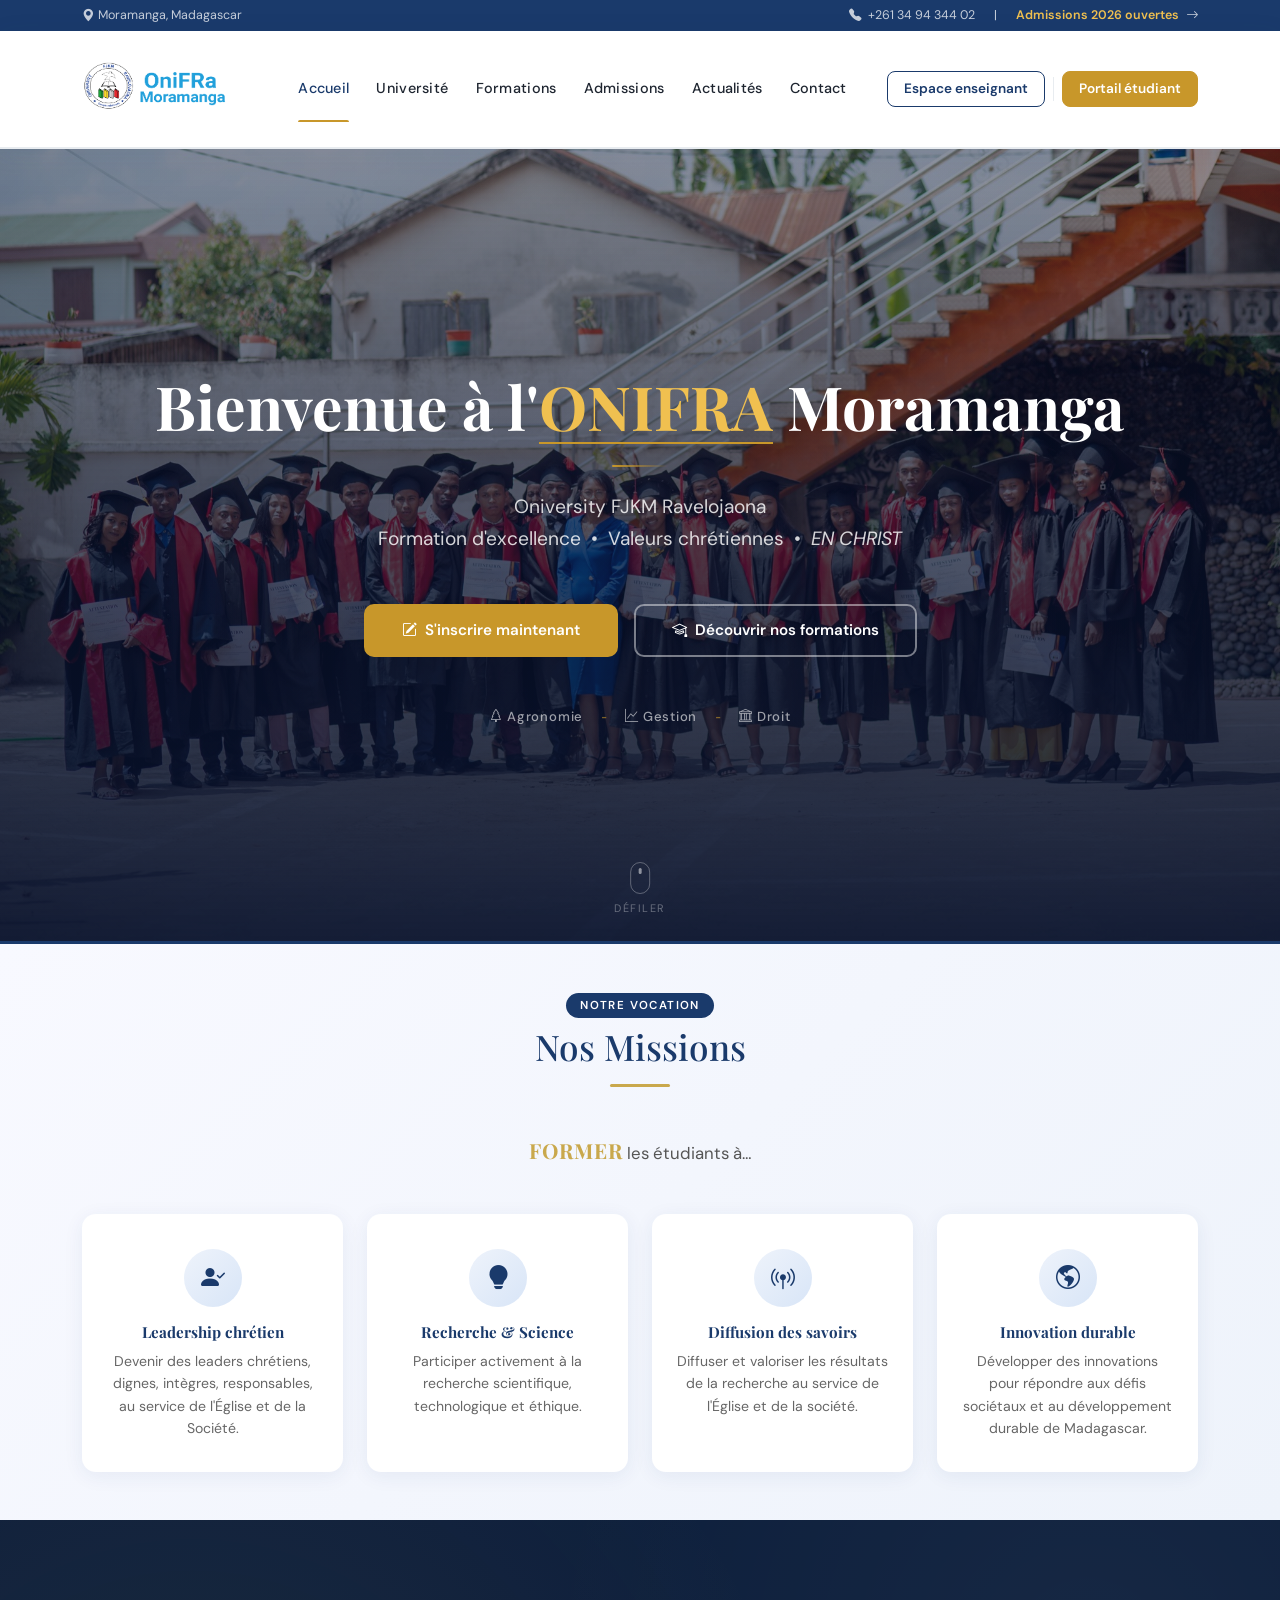
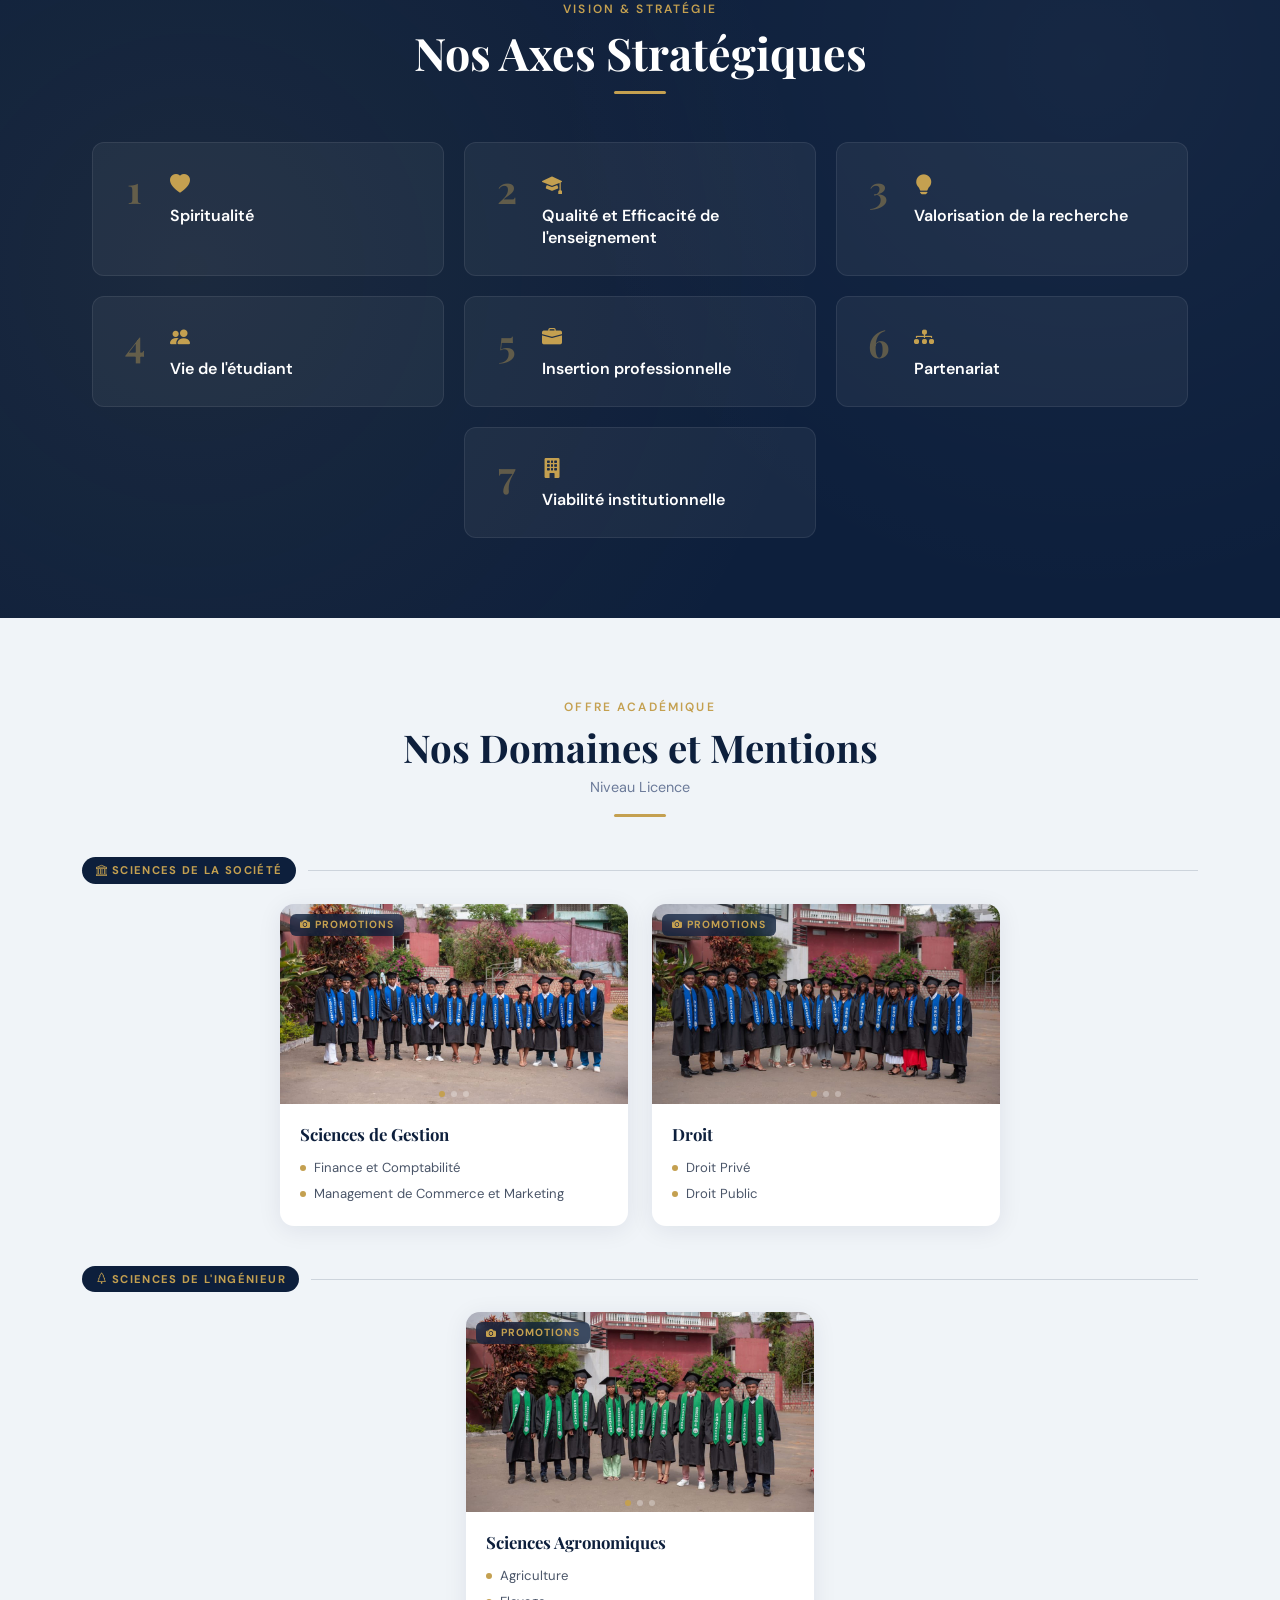
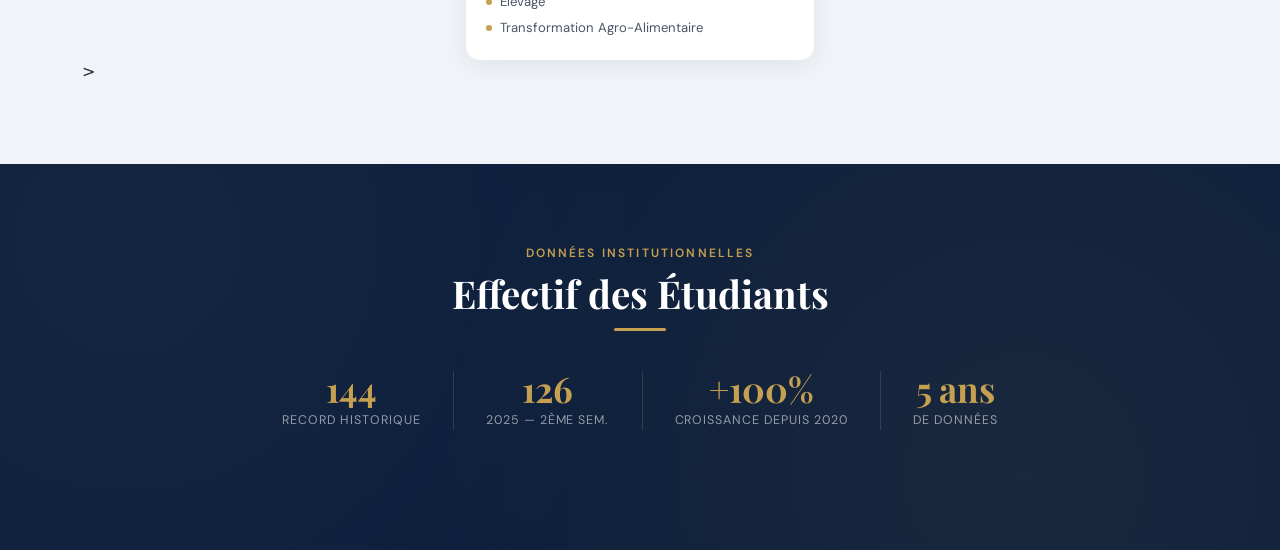
==== commit d05e7168: "Mise à jours effectifs" ====
--- a/index.html
+++ b/index.html
@@ -391,8 +391,7 @@
         </div>
       </div>
 
-    </div><!-- /mentions-grid domaine 1 -->
-
+    </div>
 
     <!-- ══ DOMAINE 2 : Sciences de l'Ingénieur ══ -->
     <div class="domaine-header">
@@ -442,7 +441,41 @@
         </div>
       </div>
 
-    </div><!-- /mentions-grid domaine 2 -->
+    </div>>
+
+  </div>
+</section>
+
+<section class="effectif-section">
+  <div class="container position-relative">
+
+    <!-- En-tête -->
+    <span class="effectif-label">Données institutionnelles</span>
+    <h2 class="effectif-title">Effectif des Étudiants</h2>
+    <div class="effectif-divider"></div>
+
+    <!-- Chiffres clés -->
+    <div class="effectif-stats">
+      <div class="stat-item">
+        <div class="stat-num">144</div>
+        <div class="stat-label">Record historique</div>
+      </div>
+      <div class="stat-sep d-none d-sm-block"></div>
+      <div class="stat-item">
+        <div class="stat-num">126</div>
+        <div class="stat-label">2025 — 2ème Sem.</div>
+      </div>
+      <div class="stat-sep d-none d-sm-block"></div>
+      <div class="stat-item">
+        <div class="stat-num">+100%</div>
+        <div class="stat-label">Croissance depuis 2020</div>
+      </div>
+      <div class="stat-sep d-none d-sm-block"></div>
+      <div class="stat-item">
+        <div class="stat-num">5 ans</div>
+        <div class="stat-label">De données</div>
+      </div>
+    </div>
 
   </div>
 </section>
--- a/assets/css/style2.css
+++ b/assets/css/style2.css
@@ -222,4 +222,95 @@
   border-radius: 50%;
   background: #c4a050;
   flex-shrink: 0;
-}+}
+
+  /* ══════════════════════════════════════
+     effectif 
+  ══════════════════════════════════════ */
+
+.effectif-section {
+  background: #0d1f3c;
+  padding: 5rem 0;
+  position: relative;
+  overflow: hidden;
+}
+.effectif-section::before {
+  content: '';
+  position: absolute;
+  inset: 0;
+  background:
+    radial-gradient(circle at 80% 80%, rgba(196,160,80,.07) 0%, transparent 55%),
+    radial-gradient(circle at 10% 20%, rgba(255,255,255,.03) 0%, transparent 45%);
+  pointer-events: none;
+}
+
+.effectif-label {
+  font-family: 'DM Sans', sans-serif;
+  font-size: .75rem;
+  font-weight: 600;
+  letter-spacing: .18em;
+  text-transform: uppercase;
+  color: #c4a050;
+  display: block;
+  text-align: center;
+}
+.effectif-title {
+  font-family: 'Playfair Display', serif;
+  font-size: clamp(1.6rem, 3.5vw, 2.4rem);
+  font-weight: 700;
+  color: #fff;
+  text-align: center;
+  margin: .5rem 0 0;
+}
+.effectif-divider {
+  width: 52px;
+  height: 3px;
+  background: #c4a050;
+  border-radius: 2px;
+  margin: .75rem auto 2.5rem;
+}
+
+/* Stats en chiffres clés */
+.effectif-stats {
+  display: flex;
+  justify-content: center;
+  gap: 2rem;
+  flex-wrap: wrap;
+  margin-bottom: 2.5rem;
+}
+.stat-item {
+  text-align: center;
+}
+.stat-num {
+  font-family: 'Playfair Display', serif;
+  font-size: 2.2rem;
+  font-weight: 700;
+  color: #c4a050;
+  line-height: 1;
+}
+.stat-label {
+  font-family: 'DM Sans', sans-serif;
+  font-size: .78rem;
+  color: rgba(255,255,255,.55);
+  margin-top: .3rem;
+  text-transform: uppercase;
+  letter-spacing: .08em;
+}
+.stat-sep {
+  width: 1px;
+  background: rgba(255,255,255,.12);
+  align-self: stretch;
+}
+
+/* Conteneur du graphique */
+.chart-wrap {
+  background: rgba(255,255,255,.04);
+  border: 1px solid rgba(255,255,255,.08);
+  border-radius: 16px;
+  padding: 2rem 1.5rem 1.5rem;
+  position: relative;
+}
+.chart-wrap canvas {
+  max-height: 360px;
+}
+
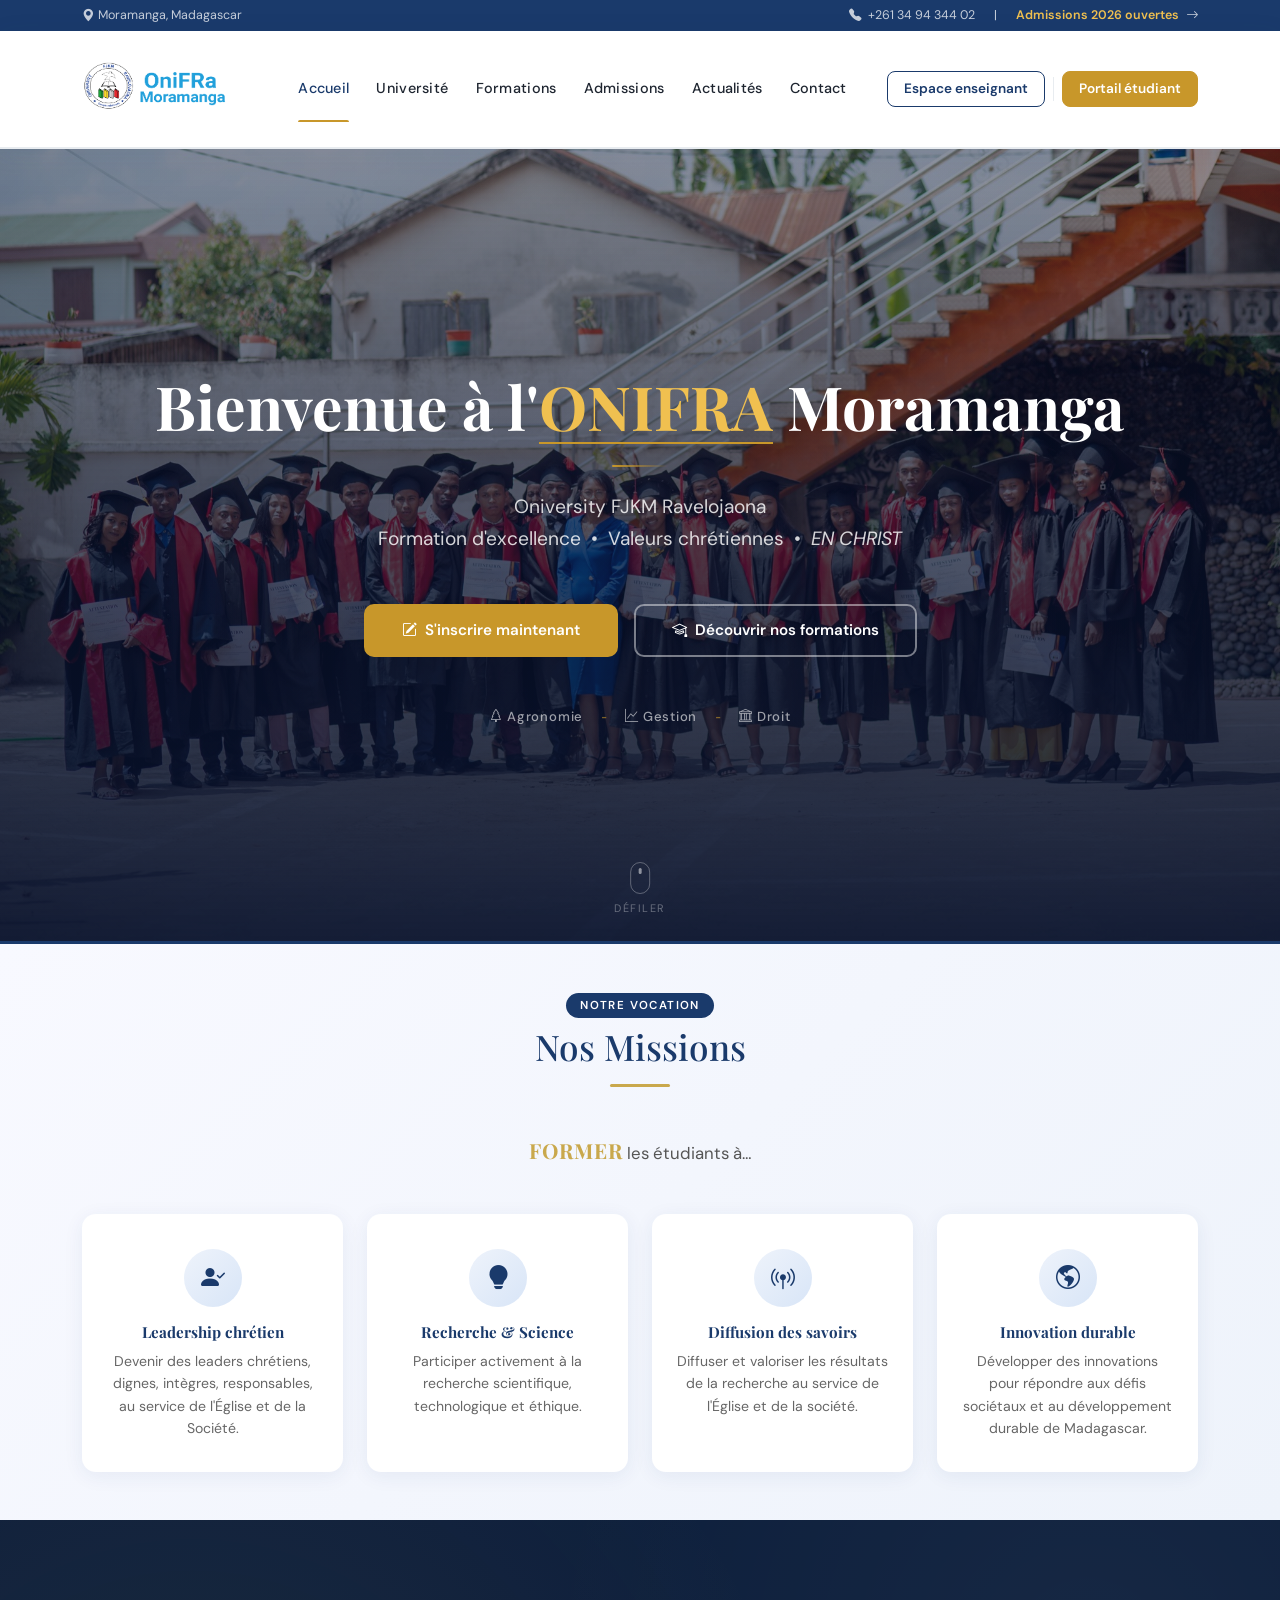
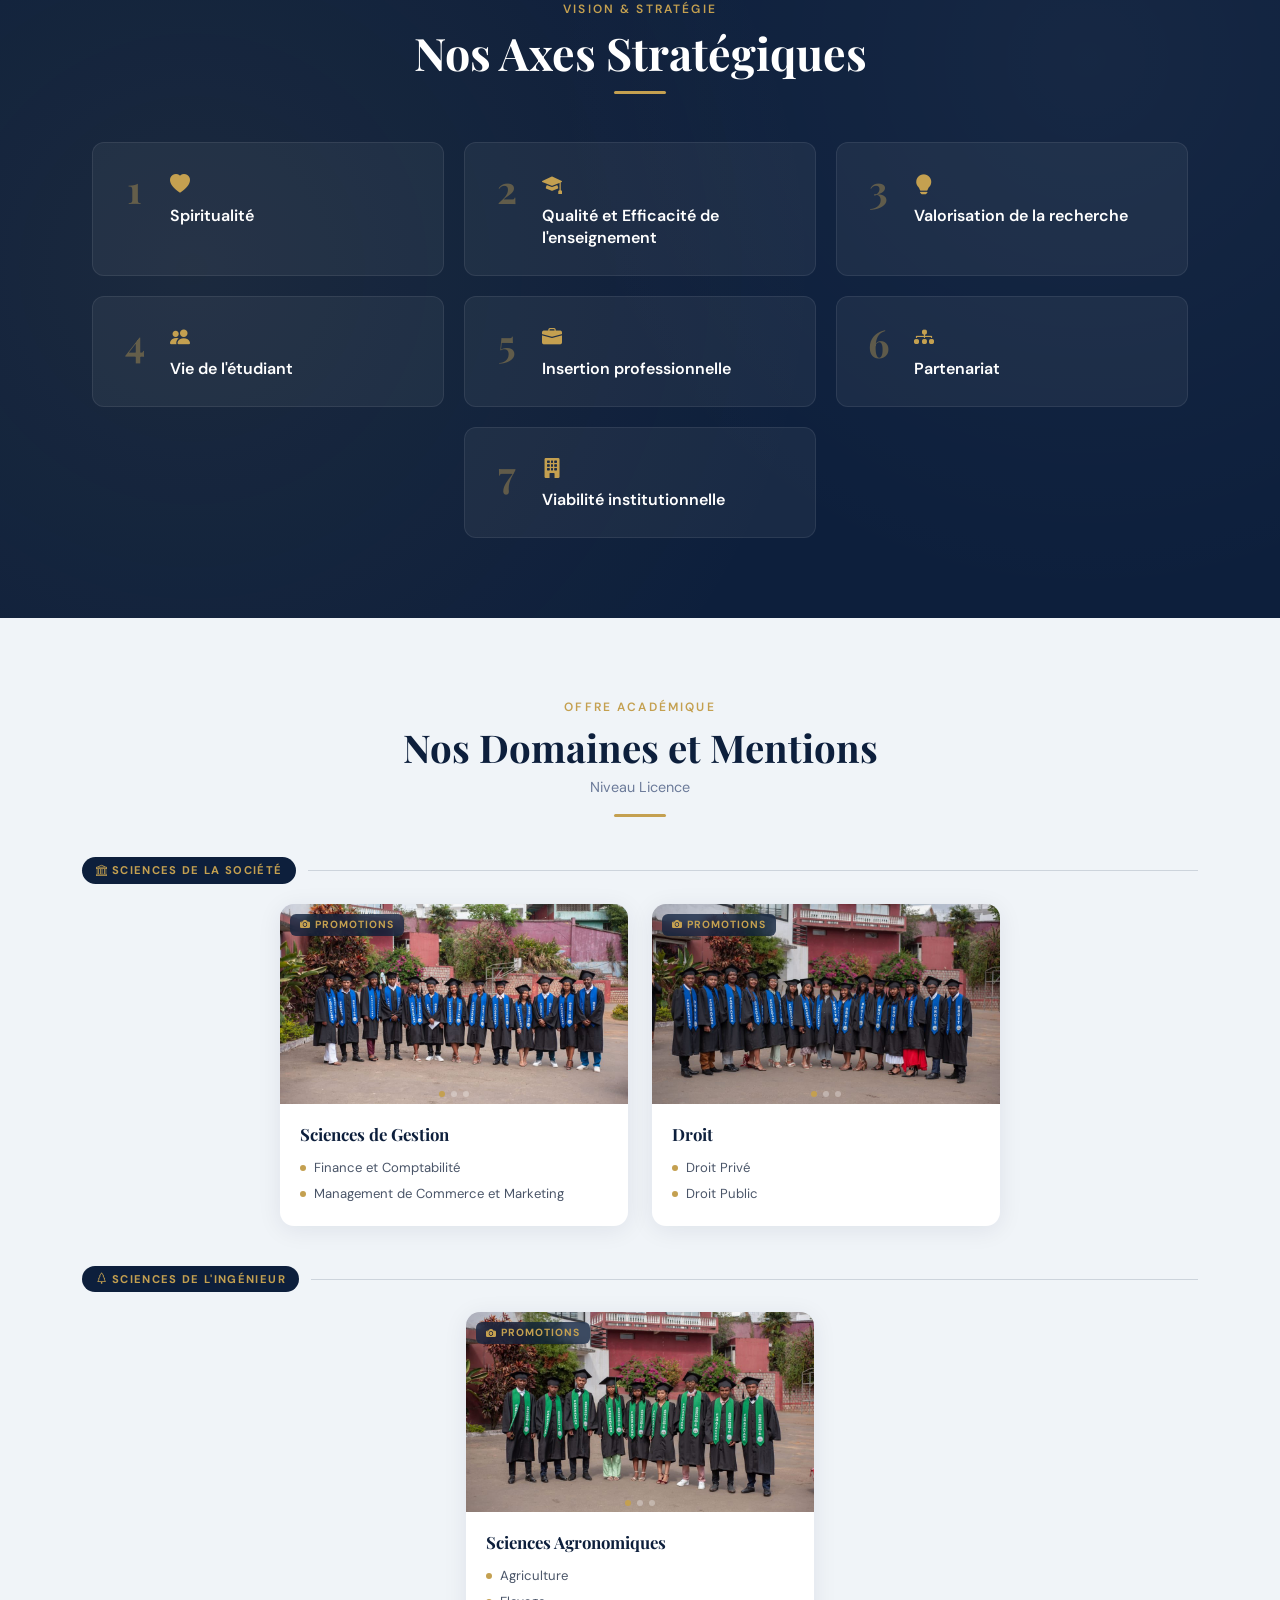
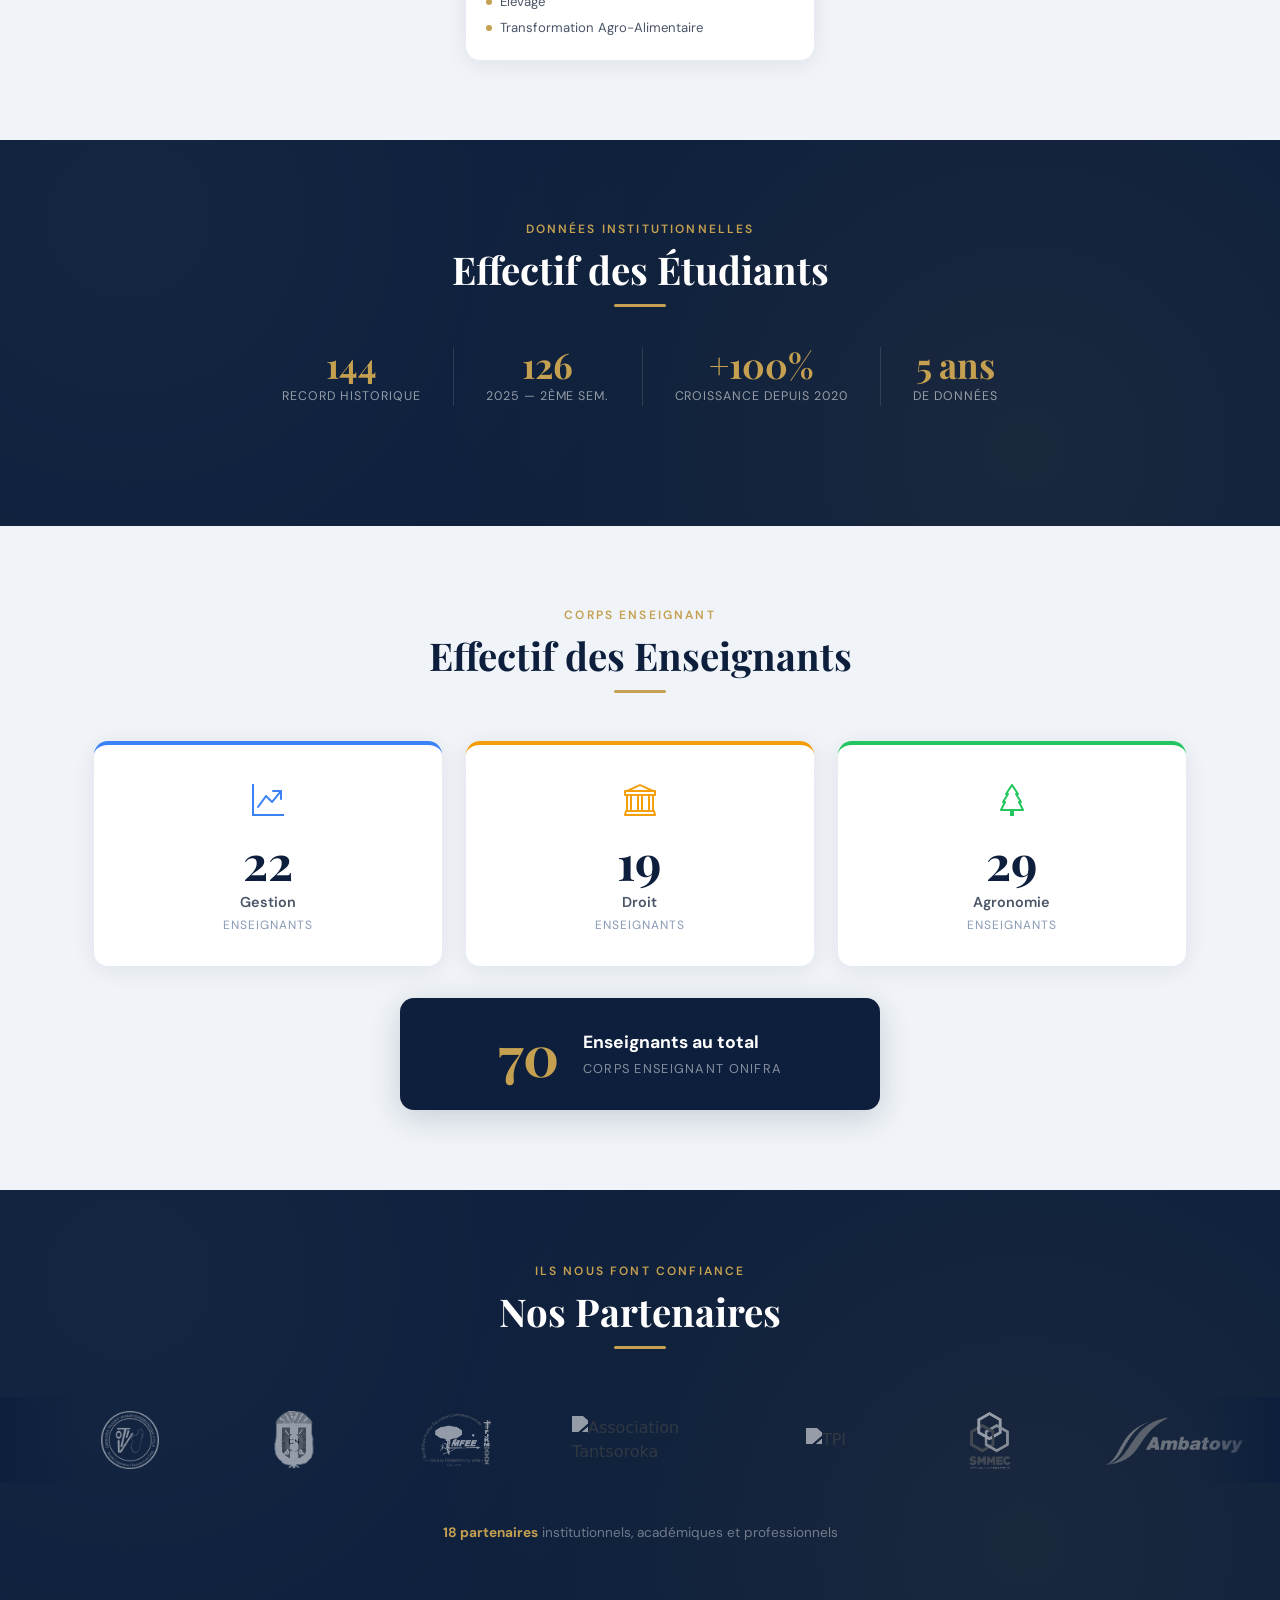
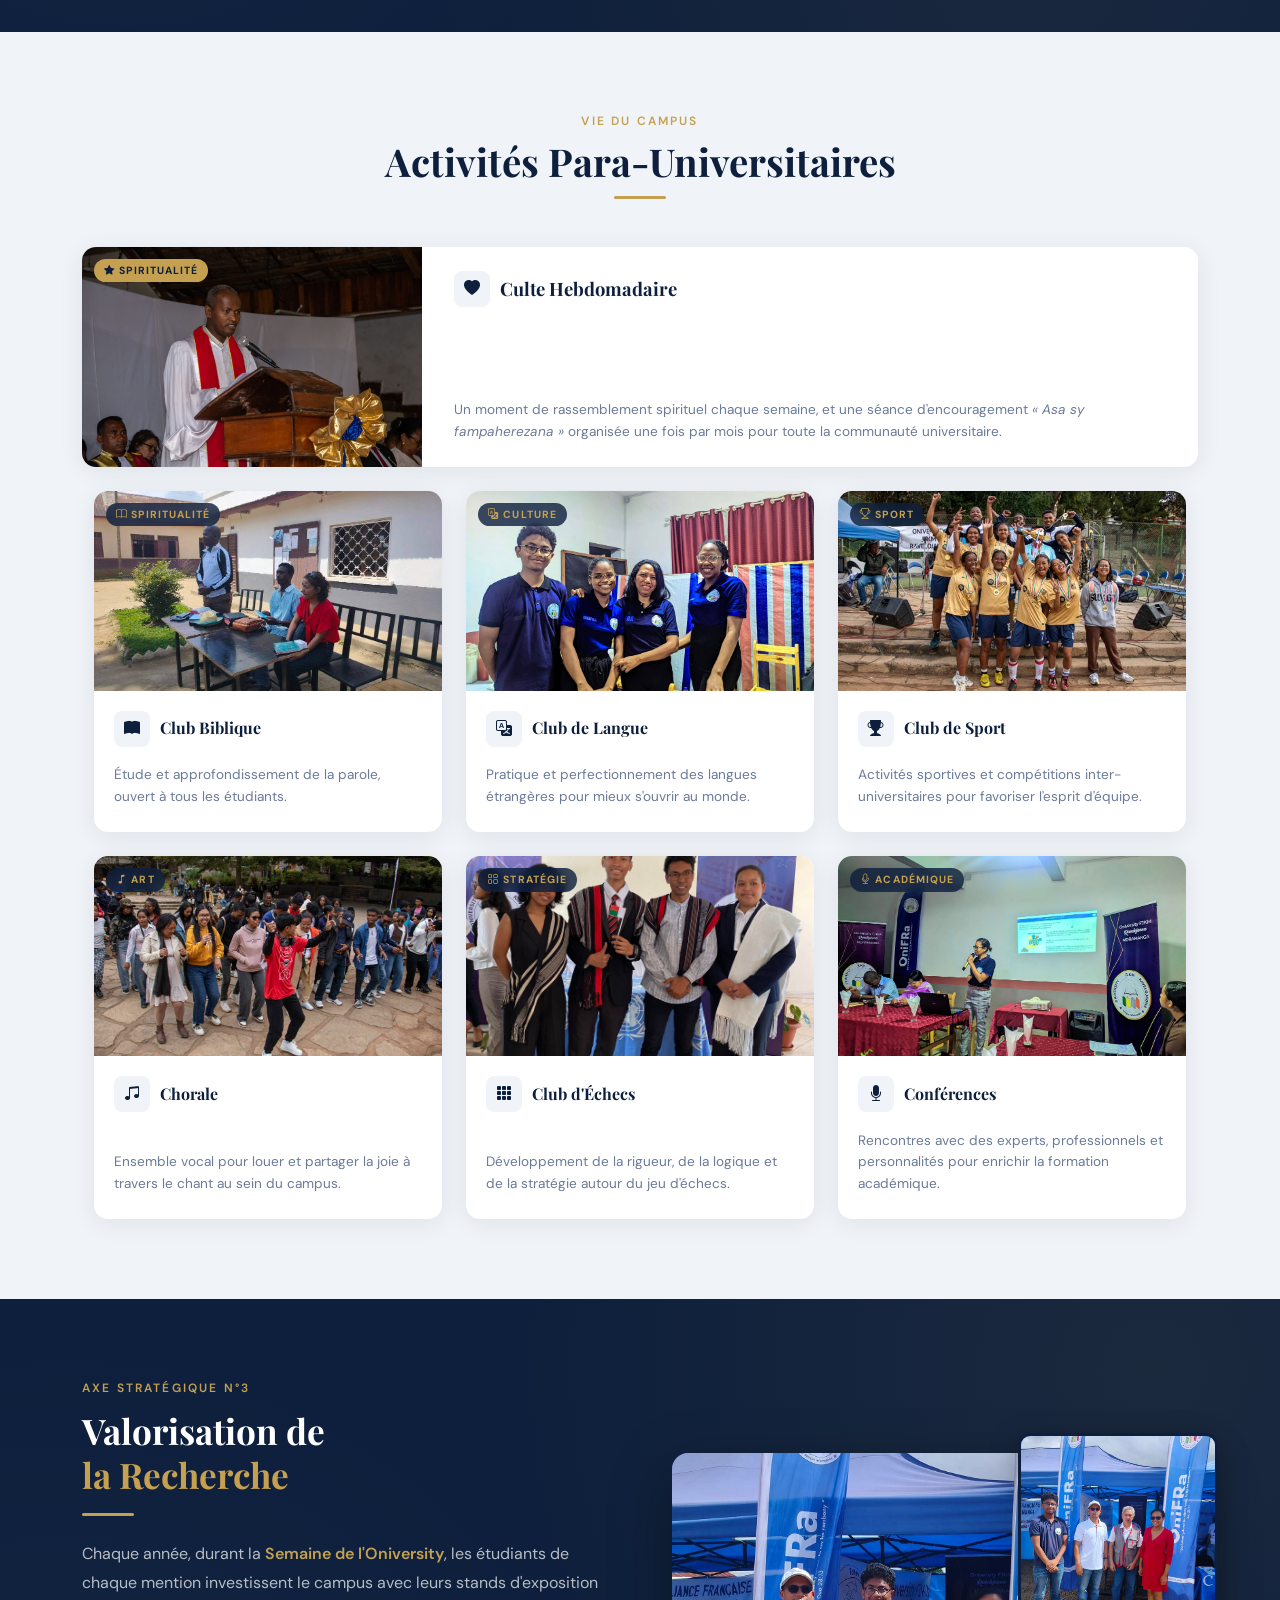
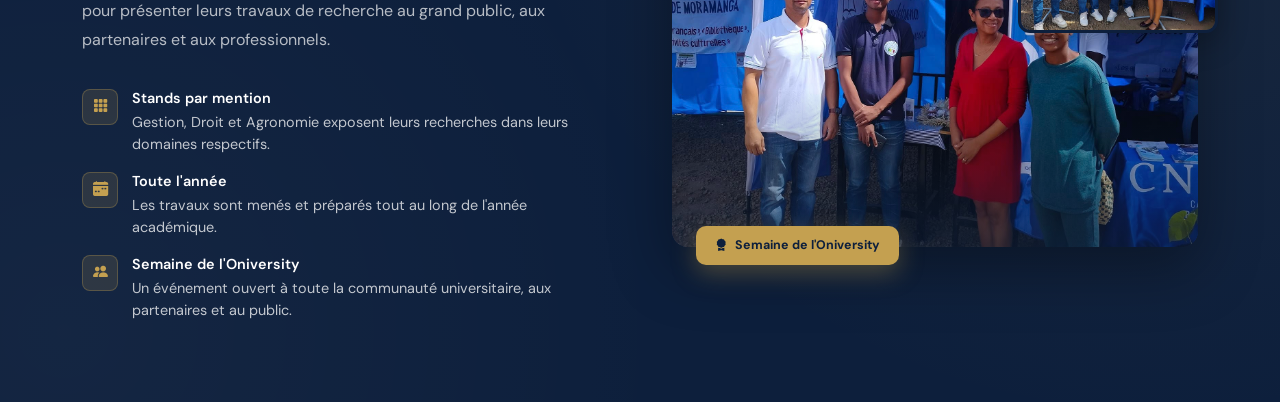
==== commit 3aa4f88d: "nouvelle sectioné" ====
--- a/index.html
+++ b/index.html
@@ -9,6 +9,7 @@
 	<link rel="stylesheet" href="https://cdn.jsdelivr.net/npm/bootstrap-icons@1.11.0/font/bootstrap-icons.css">
 	<link rel="stylesheet" href="assets/css/style.css">
   <link rel="stylesheet" href="assets/css/style2.css">
+  <link rel="stylesheet" href="assets/css/style3.css">  
   <link href="https://fonts.googleapis.com/css2?family=Playfair+Display:wght@600;700&family=DM+Sans:wght@400;500;600&display=swap" rel="stylesheet">
   <link rel="preload" as="image" href="assets/img/campus.jpg" fetchpriority="high">
 </head>
@@ -362,88 +363,88 @@
           </div>
           <div class="carousel-inner">
             <div class="carousel-item active">
-               <img src="assets/img/promotion/droit-bz.jpg" alt="Promotion Droit 2023">
-              <div class="img-placeholder"><i class="bi bi-image"></i>Photo promotion Droit 1</div>
+             <img src="assets/img/promotion/droit-bz.jpg" alt="Promotion Droit 2023">
+             <div class="img-placeholder"><i class="bi bi-image"></i>Photo promotion Droit 1</div>
              
-            </div>
-            <div class="carousel-item">
-              <img src="assets/img/promotion/droit-bz2.jpg" alt="Promotion Droit 2023">
-              <div class="img-placeholder"><i class="bi bi-image"></i>Photo promotion Droit 2</div>
-            </div>
-            <div class="carousel-item">
-              <img src="assets/img/promotion/droit-bz.jpg" alt="Promotion Droit 2023">
-              <div class="img-placeholder"><i class="bi bi-image"></i>Photo promotion Droit 3</div>
-            </div>
-          </div>
-          <button class="carousel-control-prev" type="button" data-bs-target="#carousel-droit" data-bs-slide="prev">
-            <span class="carousel-control-prev-icon"></span>
-          </button>
-          <button class="carousel-control-next" type="button" data-bs-target="#carousel-droit" data-bs-slide="next">
-            <span class="carousel-control-next-icon"></span>
-          </button>
-        </div>
-        <div class="mention-body">
-          <h5 class="mention-name">Droit</h5>
-          <ul class="parcours-list">
-            <li>Droit Privé</li>
-            <li>Droit Public</li>
-          </ul>
-        </div>
-      </div>
-
-    </div>
-
-    <!-- ══ DOMAINE 2 : Sciences de l'Ingénieur ══ -->
-    <div class="domaine-header">
-      <span class="domaine-badge"><i class="bi bi-tree me-1"></i>Sciences de l'Ingénieur</span>
-      <span class="domaine-line"></span>
-    </div>
-
-    <div class="mentions-grid">
-
-      <!-- Mention : Sciences Agronomiques -->
-      <div class="mention-card">
-        <div class="mention-carousel carousel slide" id="carousel-agro" data-bs-ride="carousel">
-          <span class="promo-badge"><i class="bi bi-camera-fill me-1"></i>Promotions</span>
-          <div class="carousel-indicators">
-            <button type="button" data-bs-target="#carousel-agro" data-bs-slide-to="0" class="active"></button>
-            <button type="button" data-bs-target="#carousel-agro" data-bs-slide-to="1"></button>
-            <button type="button" data-bs-target="#carousel-agro" data-bs-slide-to="2"></button>
-          </div>
-          <div class="carousel-inner">
-            <div class="carousel-item active">
-              <img src="assets/img/promotion/agro-bz.jpg" alt="Promotion Agronomie 2023">
-              <div class="img-placeholder"><i class="bi bi-image"></i>Photo promotion Agro 1</div>
-            </div>
-            <div class="carousel-item">
-              <img src="assets/img/promotion/agro-bz.jpg" alt="Promotion Agronomie 2023">
-              <div class="img-placeholder"><i class="bi bi-image"></i>Photo promotion Agro 2</div>
-            </div>
-            <div class="carousel-item">
-              <img src="assets/img/promotion/agro-bz.jpg" alt="Promotion Agronomie 2023">
-              <div class="img-placeholder"><i class="bi bi-image"></i>Photo promotion Agro 3</div>
-            </div>
-          </div>
-          <button class="carousel-control-prev" type="button" data-bs-target="#carousel-agro" data-bs-slide="prev">
-            <span class="carousel-control-prev-icon"></span>
-          </button>
-          <button class="carousel-control-next" type="button" data-bs-target="#carousel-agro" data-bs-slide="next">
-            <span class="carousel-control-next-icon"></span>
-          </button>
-        </div>
-        <div class="mention-body">
-          <h5 class="mention-name">Sciences Agronomiques</h5>
-          <ul class="parcours-list">
-            <li>Agriculture</li>
-            <li>Elevage</li>
-            <li>Transformation Agro-Alimentaire</li>
-          </ul>
-        </div>
-      </div>
-
-    </div>>
-
-  </div>
+           </div>
+           <div class="carousel-item">
+            <img src="assets/img/promotion/droit-bz2.jpg" alt="Promotion Droit 2023">
+            <div class="img-placeholder"><i class="bi bi-image"></i>Photo promotion Droit 2</div>
+          </div>
+          <div class="carousel-item">
+            <img src="assets/img/promotion/droit-bz.jpg" alt="Promotion Droit 2023">
+            <div class="img-placeholder"><i class="bi bi-image"></i>Photo promotion Droit 3</div>
+          </div>
+        </div>
+        <button class="carousel-control-prev" type="button" data-bs-target="#carousel-droit" data-bs-slide="prev">
+          <span class="carousel-control-prev-icon"></span>
+        </button>
+        <button class="carousel-control-next" type="button" data-bs-target="#carousel-droit" data-bs-slide="next">
+          <span class="carousel-control-next-icon"></span>
+        </button>
+      </div>
+      <div class="mention-body">
+        <h5 class="mention-name">Droit</h5>
+        <ul class="parcours-list">
+          <li>Droit Privé</li>
+          <li>Droit Public</li>
+        </ul>
+      </div>
+    </div>
+
+  </div>
+
+  <!-- ══ DOMAINE 2 : Sciences de l'Ingénieur ══ -->
+  <div class="domaine-header">
+    <span class="domaine-badge"><i class="bi bi-tree me-1"></i>Sciences de l'Ingénieur</span>
+    <span class="domaine-line"></span>
+  </div>
+
+  <div class="mentions-grid">
+
+    <!-- Mention : Sciences Agronomiques -->
+    <div class="mention-card">
+      <div class="mention-carousel carousel slide" id="carousel-agro" data-bs-ride="carousel">
+        <span class="promo-badge"><i class="bi bi-camera-fill me-1"></i>Promotions</span>
+        <div class="carousel-indicators">
+          <button type="button" data-bs-target="#carousel-agro" data-bs-slide-to="0" class="active"></button>
+          <button type="button" data-bs-target="#carousel-agro" data-bs-slide-to="1"></button>
+          <button type="button" data-bs-target="#carousel-agro" data-bs-slide-to="2"></button>
+        </div>
+        <div class="carousel-inner">
+          <div class="carousel-item active">
+            <img src="assets/img/promotion/agro-bz.jpg" alt="Promotion Agronomie 2023">
+            <div class="img-placeholder"><i class="bi bi-image"></i>Photo promotion Agro 1</div>
+          </div>
+          <div class="carousel-item">
+            <img src="assets/img/promotion/agro-bz.jpg" alt="Promotion Agronomie 2023">
+            <div class="img-placeholder"><i class="bi bi-image"></i>Photo promotion Agro 2</div>
+          </div>
+          <div class="carousel-item">
+            <img src="assets/img/promotion/agro-bz.jpg" alt="Promotion Agronomie 2023">
+            <div class="img-placeholder"><i class="bi bi-image"></i>Photo promotion Agro 3</div>
+          </div>
+        </div>
+        <button class="carousel-control-prev" type="button" data-bs-target="#carousel-agro" data-bs-slide="prev">
+          <span class="carousel-control-prev-icon"></span>
+        </button>
+        <button class="carousel-control-next" type="button" data-bs-target="#carousel-agro" data-bs-slide="next">
+          <span class="carousel-control-next-icon"></span>
+        </button>
+      </div>
+      <div class="mention-body">
+        <h5 class="mention-name">Sciences Agronomiques</h5>
+        <ul class="parcours-list">
+          <li>Agriculture</li>
+          <li>Elevage</li>
+          <li>Transformation Agro-Alimentaire</li>
+        </ul>
+      </div>
+    </div>
+
+  </div>
+
+</div>
 </section>
 
 <section class="effectif-section">
@@ -479,6 +480,297 @@
 
   </div>
 </section>
+
+<section class="enseignants-section">
+  <div class="container">
+
+    <span class="enseignants-label">Corps enseignant</span>
+    <h2 class="enseignants-title">Effectif des Enseignants</h2>
+    <div class="enseignants-divider"></div>
+
+    <!-- 3 mentions -->
+    <div class="enseignants-grid">
+
+      <div class="ens-card gestion">
+        <i class="bi bi-graph-up-arrow ens-icon"></i>
+        <div class="ens-num">22</div>
+        <div class="ens-mention">Gestion</div>
+        <div class="ens-sub">enseignants</div>
+      </div>
+
+      <div class="ens-card droit">
+        <i class="bi bi-bank ens-icon"></i>
+        <div class="ens-num">19</div>
+        <div class="ens-mention">Droit</div>
+        <div class="ens-sub">enseignants</div>
+      </div>
+
+      <div class="ens-card agro">
+        <i class="bi bi-tree ens-icon"></i>
+        <div class="ens-num">29</div>
+        <div class="ens-mention">Agronomie</div>
+        <div class="ens-sub">enseignants</div>
+      </div>
+
+    </div>
+
+    <!-- Total -->
+    <div class="ens-total-card">
+      <div class="ens-total-num">70</div>
+      <div class="ens-total-label">
+        <span>Enseignants au total</span>
+        <span>Corps enseignant ONIFRA</span>
+      </div>
+    </div>
+
+  </div>
+</section>
+
+<section class="partners-section">
+  <div class="container">
+    <span class="partners-label">Ils nous font confiance</span>
+    <h2 class="partners-title">Nos Partenaires</h2>
+    <div class="partners-divider"></div>
+  </div>
+
+  <div class="partners-fade-wrap">
+    <div class="partners-scroll-wrap" id="partnersScroll">
+      <div class="partners-track" id="partnersTrack">
+
+        <div class="partner-logo" title="OTIV"><img src="assets/img/partenaires/otiv.png" alt="Otiv"></div>
+        <div class="partner-logo" title="Ecole Supérieur de la Gendarmerie National"><img src="assets/img/partenaires/esgn.png" alt="Esgn"></div>
+        <div class="partner-logo" title="MFEE"><img src="assets/img/partenaires/mfee.png" alt="Mfee"></div>
+        <div class="partner-logo" title="Association Tantsoroka"><img src="assets/img/partenaires/#" alt="Association Tantsoroka"></div>
+        <div class="partner-logo" title="TPI"><img src="assets/img/partenaires/#" alt="TPI"></div>
+        <div class="partner-logo" title="SMMEC"><img src="assets/img/partenaires/smmec.png" alt="Smmec"></div>
+        <div class="partner-logo" title="Ambatovy"><img src="assets/img/partenaires/ambatovy.png" alt="Ambatovy"></div>
+        <div class="partner-logo" title="SIPEM"><img src="assets/img/partenaires/sipem.png" alt="Sipem"></div>
+        <div class="partner-logo" title="Alliance Française"><img src="assets/img/partenaires/alliance.png" alt="Alliance Française"></div>
+        <div class="partner-logo" title="BNI Madagascar"><img src="assets/img/partenaires/bni.png" alt="BNI Madagascar"></div>
+        <div class="partner-logo" title="Madagascar National Parc"><img src="assets/img/partenaires/mnp.png" alt="Madagascar National Parc"></div>
+        <div class="partner-logo" title="Assurance Ny Havana"><img src="assets/img/partenaires/nyhavana.png" alt="Ny Havana"></div>
+        <div class="partner-logo" title="Madagascar Chimie Industrie"><img src="assets/img/partenaires/mci.png" alt="Madagascar Chimie Industrie"></div>
+        <div class="partner-logo" title="Assurance Aro"><img src="assets/img/partenaires/aro.png" alt="Assurance Aro"></div>
+        <div class="partner-logo" title="Fanalamanga S.A"><img src="assets/img/partenaires/fanalamanga.png" alt="Fanalamanga S.A"></div>
+        <div class="partner-logo" title="SAF FJKM"><img src="assets/img/partenaires/saffjkm.png" alt="SAF Fjkm"></div>
+        <div class="partner-logo" title="Campus pour Christ"><img src="assets/img/partenaires/#" alt="Campus pour Christ"></div>
+        <div class="partner-logo" title="LLB"><img src="assets/img/partenaires/llb.png" alt="LLB"></div>
+
+
+        <div class="partner-logo" title="OTIV"><img src="assets/img/partenaires/otiv.png" alt="Otiv"></div>
+        <div class="partner-logo" title="Ecole Supérieur de la Gendarmerie National"><img src="assets/img/partenaires/esgn.png" alt="Esgn"></div>
+        <div class="partner-logo" title="MFEE"><img src="assets/img/partenaires/mfee.png" alt="Mfee"></div>
+        <div class="partner-logo" title="Association Tantsoroka"><img src="assets/img/partenaires/#" alt="Association Tantsoroka"></div>
+        <div class="partner-logo" title="TPI"><img src="assets/img/partenaires/#" alt="TPI"></div>
+        <div class="partner-logo" title="SMMEC"><img src="assets/img/partenaires/smmec.png" alt="Smmec"></div>
+        <div class="partner-logo" title="Ambatovy"><img src="assets/img/partenaires/ambatovy.png" alt="Ambatovy"></div>
+        <div class="partner-logo" title="SIPEM"><img src="assets/img/partenaires/sipem.png" alt="Sipem"></div>
+        <div class="partner-logo" title="Alliance Française"><img src="assets/img/partenaires/alliance.png" alt="Alliance Française"></div>
+        <div class="partner-logo" title="BNI Madagascar"><img src="assets/img/partenaires/bni.png" alt="BNI Madagascar"></div>
+        <div class="partner-logo" title="Madagascar National Parc"><img src="assets/img/partenaires/mnp.png" alt="Madagascar National Parc"></div>
+        <div class="partner-logo" title="Assurance Ny Havana"><img src="assets/img/partenaires/nyhavana.png" alt="Ny Havana"></div>
+        <div class="partner-logo" title="Madagascar Chimie Industrie"><img src="assets/img/partenaires/mci.png" alt="Madagascar Chimie Industrie"></div>        
+        <div class="partner-logo" title="Assurance Aro"><img src="assets/img/partenaires/aro.png" alt="Assurance Aro"></div> 
+        <div class="partner-logo" title="Fanalamanga S.A"><img src="assets/img/partenaires/fanalamanga.png" alt="Fanalamanga S.A"></div>
+        <div class="partner-logo" title="SAF FJKM"><img src="assets/img/partenaires/saffjkm.png" alt="SAF Fjkm"></div>
+        <div class="partner-logo" title="Campus pour Christ"><img src="assets/img/partenaires/#" alt="Campus pour Christ"></div>
+        <div class="partner-logo" title="LLB"><img src="assets/img/partenaires/llb.png" alt="LLB"></div>
+        
+
+      </div>
+    </div>
+  </div>
+
+  <div class="container">
+    <p class="partners-count"><strong>18 partenaires</strong> institutionnels, académiques et professionnels</p>
+  </div>
+</section>
+
+
+<section class="activites-section">
+  <div class="container">
+    <span class="activites-label">Vie du campus</span>
+    <h2 class="activites-title">Activités Para-Universitaires</h2>
+    <div class="activites-divider"></div>
+
+    <div class="activites-grid">
+
+      <div class="acti-card featured">
+        <div class="acti-img-wrap">
+          <span class="acti-badge"><i class="bi bi-star-fill me-1"></i>Spiritualité</span>
+          <img src="assets/img/para-univesitaires/culte.jpg" alt="Culte hebdomadaire">
+        </div>
+        <div class="acti-body">
+          <div class="acti-icon-row">
+            <div class="acti-icon"><i class="bi bi-heart-fill"></i></div>
+            <h5 class="acti-name">Culte Hebdomadaire</h5>
+          </div>
+          <p class="acti-desc">Un moment de rassemblement spirituel chaque semaine, et une séance d'encouragement <em>« Asa sy fampaherezana »</em> organisée une fois par mois pour toute la communauté universitaire.</p>
+        </div>
+      </div>
+
+      <!-- ── Club Biblique ── -->
+      <div class="acti-card">
+        <div class="acti-img-wrap">
+          <span class="acti-badge"><i class="bi bi-book me-1"></i>Spiritualité</span>
+          <img src="assets/img/para-univesitaires/club-biblique.jpg" alt="Club Biblique">
+        </div>
+        <div class="acti-body">
+          <div class="acti-icon-row">
+            <div class="acti-icon"><i class="bi bi-book-fill"></i></div>
+            <h5 class="acti-name">Club Biblique</h5>
+          </div>
+          <p class="acti-desc">Étude et approfondissement de la parole, ouvert à tous les étudiants.</p>
+        </div>
+      </div>
+
+      <!-- ── Club de Langue ── -->
+      <div class="acti-card">
+        <div class="acti-img-wrap">
+          <span class="acti-badge"><i class="bi bi-translate me-1"></i>Culture</span>
+          <img src="assets/img/para-univesitaires/club-langue.jpg" alt="Club de Langue">
+        </div>
+        <div class="acti-body">
+          <div class="acti-icon-row">
+            <div class="acti-icon"><i class="bi bi-translate"></i></div>
+            <h5 class="acti-name">Club de Langue</h5>
+          </div>
+          <p class="acti-desc">Pratique et perfectionnement des langues étrangères pour mieux s'ouvrir au monde.</p>
+        </div>
+      </div>
+
+      <!-- ── Club de Sport ── -->
+      <div class="acti-card">
+        <div class="acti-img-wrap">
+          <span class="acti-badge"><i class="bi bi-trophy me-1"></i>Sport</span>
+          <img src="assets/img/para-univesitaires/club-sport.jpg" alt="Club de Sport">
+        </div>
+        <div class="acti-body">
+          <div class="acti-icon-row">
+            <div class="acti-icon"><i class="bi bi-trophy-fill"></i></div>
+            <h5 class="acti-name">Club de Sport</h5>
+          </div>
+          <p class="acti-desc">Activités sportives et compétitions inter-universitaires pour favoriser l'esprit d'équipe.</p>
+        </div>
+      </div>
+
+      <!-- ── Chorale ── -->
+      <div class="acti-card">
+        <div class="acti-img-wrap">
+          <span class="acti-badge"><i class="bi bi-music-note me-1"></i>Art</span>
+          <img src="assets/img/para-univesitaires/chorale.jpg" alt="Chorale">
+        </div>
+        <div class="acti-body">
+          <div class="acti-icon-row">
+            <div class="acti-icon"><i class="bi bi-music-note-beamed"></i></div>
+            <h5 class="acti-name">Chorale</h5>
+          </div>
+          <p class="acti-desc">Ensemble vocal pour louer et partager la joie à travers le chant au sein du campus.</p>
+        </div>
+      </div>
+
+      <!-- ── Club d'Échecs ── -->
+      <div class="acti-card">
+        <div class="acti-img-wrap">
+          <span class="acti-badge"><i class="bi bi-grid me-1"></i>Stratégie</span>
+          <img src="assets/img/para-univesitaires/club-echec.jpg" alt="Club d'Échecs">
+        </div>
+        <div class="acti-body">
+          <div class="acti-icon-row">
+            <div class="acti-icon"><i class="bi bi-grid-3x3-gap-fill"></i></div>
+            <h5 class="acti-name">Club d'Échecs</h5>
+          </div>
+          <p class="acti-desc">Développement de la rigueur, de la logique et de la stratégie autour du jeu d'échecs.</p>
+        </div>
+      </div>
+
+      <!-- ── Conférences ── -->
+      <div class="acti-card">
+        <div class="acti-img-wrap">
+          <span class="acti-badge"><i class="bi bi-mic me-1"></i>Académique</span>
+          <img src="assets/img/para-univesitaires/conference.jpg" alt="Conférences">
+        </div>
+        <div class="acti-body">
+          <div class="acti-icon-row">
+            <div class="acti-icon"><i class="bi bi-mic-fill"></i></div>
+            <h5 class="acti-name">Conférences</h5>
+          </div>
+          <p class="acti-desc">Rencontres avec des experts, professionnels et personnalités pour enrichir la formation académique.</p>
+        </div>
+      </div>
+
+    </div>
+  </div>
+</section>
+
+<section class="recherche-section">
+  <div class="container">
+    <div class="recherche-inner">
+
+      <!-- ── Texte ── -->
+      <div class="recherche-text">
+        <span class="recherche-label">Axe stratégique n°3</span>
+        <h2 class="recherche-title">Valorisation de<br><span>la Recherche</span></h2>
+        <div class="recherche-divider"></div>
+
+        <p class="recherche-desc">
+          Chaque année, durant la <em>Semaine de l'Oniversity</em>, les étudiants de chaque mention investissent le campus avec leurs stands d'exposition pour présenter leurs travaux de recherche au grand public, aux partenaires et aux professionnels.
+        </p>
+
+        <div class="recherche-points">
+
+          <div class="recherche-point">
+            <div class="recherche-point-icon"><i class="bi bi-grid-3x3-gap-fill"></i></div>
+            <div class="recherche-point-text">
+              <strong>Stands par mention</strong>
+              Gestion, Droit et Agronomie exposent leurs recherches dans leurs domaines respectifs.
+            </div>
+          </div>
+
+          <div class="recherche-point">
+            <div class="recherche-point-icon"><i class="bi bi-calendar-week-fill"></i></div>
+            <div class="recherche-point-text">
+              <strong>Toute l'année</strong>
+              Les travaux sont menés et préparés tout au long de l'année académique.
+            </div>
+          </div>
+
+          <div class="recherche-point">
+            <div class="recherche-point-icon"><i class="bi bi-people-fill"></i></div>
+            <div class="recherche-point-text">
+              <strong>Semaine de l'Oniversity</strong>
+              Un événement ouvert à toute la communauté universitaire, aux partenaires et au public.
+            </div>
+          </div>
+
+        </div>
+      </div>
+
+      <!-- ── Visuel ── -->
+      <div class="recherche-visual">
+
+        <!-- Photo secondaire (coin haut droit) -->
+        <div class="recherche-photo-secondary">
+          <img src="assets/img/para-univesitaires/semaine-univ.jpg" alt="Stand exposition 2">
+        </div>
+
+        <!-- Photo principale -->
+        <div class="recherche-photo-main">
+          <img src="assets/img/para-univesitaires/stand-principal.jpg" alt="Stands d'exposition ONIFRA">
+        </div>
+
+        <!-- Badge flottant -->
+        <div class="recherche-float-badge">
+          <i class="bi bi-award-fill"></i>
+          Semaine de l'Oniversity
+        </div>
+
+      </div>
+
+    </div>
+  </div>
+</section>
+
 
 <script src="https://cdn.jsdelivr.net/npm/bootstrap@5.3.2/dist/js/bootstrap.bundle.min.js"></script>
 <script>
@@ -498,5 +790,43 @@
     observer.observe(el);
   });
 </script>
+<script>
+  (function () {
+    const wrap = document.getElementById('partnersScroll');
+    const track = document.getElementById('partnersTrack');
+    if (!wrap || !track) return;
+
+    let isDragging = false, startX = 0, scrollLeft = 0;
+
+    wrap.addEventListener('mousedown', (e) => {
+      isDragging = true;
+      wrap.classList.add('dragging');
+      startX = e.pageX - wrap.offsetLeft;
+      scrollLeft = wrap.scrollLeft;
+      track.style.animationPlayState = 'paused';
+    });
+
+    document.addEventListener('mouseup', () => {
+      if (!isDragging) return;
+      isDragging = false;
+      wrap.classList.remove('dragging');
+      track.style.animationPlayState = 'running';
+    });
+
+    wrap.addEventListener('mousemove', (e) => {
+      if (!isDragging) return;
+      e.preventDefault();
+      const x = e.pageX - wrap.offsetLeft;
+      wrap.scrollLeft = scrollLeft - (x - startX) * 1.5;
+    });
+
+    wrap.addEventListener('mouseleave', () => {
+      if (!isDragging) return;
+      isDragging = false;
+      wrap.classList.remove('dragging');
+      track.style.animationPlayState = 'running';
+    });
+  })();
+</script>
 </body>
 </html>
--- a/assets/css/style2.css
+++ b/assets/css/style2.css
@@ -314,3 +314,461 @@
   max-height: 360px;
 }
 
+  /* ══════════════════════════════════════
+     Enseignant
+  ══════════════════════════════════════ */
+.enseignants-section {
+  background: #f0f4f8;
+  padding: 5rem 0;
+}
+.enseignants-label {
+  font-family: 'DM Sans', sans-serif;
+  font-size: .75rem;
+  font-weight: 600;
+  letter-spacing: .18em;
+  text-transform: uppercase;
+  color: #c4a050;
+  display: block;
+  text-align: center;
+}
+.enseignants-title {
+  font-family: 'Playfair Display', serif;
+  font-size: clamp(1.6rem, 3.5vw, 2.4rem);
+  font-weight: 700;
+  color: #0d1f3c;
+  text-align: center;
+  margin: .5rem 0 0;
+}
+.enseignants-divider {
+  width: 52px;
+  height: 3px;
+  background: #c4a050;
+  border-radius: 2px;
+  margin: .75rem auto 3rem;
+}
+
+/* Grille des cards */
+.enseignants-grid {
+  display: flex;
+  flex-wrap: wrap;
+  justify-content: center;
+  gap: 1.5rem;
+  margin-bottom: 2rem;
+}
+
+.ens-card {
+  background: #fff;
+  border-radius: 14px;
+  box-shadow: 0 4px 24px rgba(13,31,60,.08);
+  padding: 2rem 1.75rem;
+  text-align: center;
+  width: calc(33.333% - 1.5rem);
+  transition: transform .25s, box-shadow .25s;
+  border-top: 4px solid transparent;
+}
+.ens-card:hover {
+  transform: translateY(-5px);
+  box-shadow: 0 12px 36px rgba(13,31,60,.14);
+}
+
+@media (max-width: 767px) { .ens-card { width: calc(50% - 1.5rem); } }
+@media (max-width: 480px) { .ens-card { width: 100%; } }
+
+.ens-card.gestion  { border-top-color: #3b82f6; }
+.ens-card.droit    { border-top-color: #f59e0b; }
+.ens-card.agro     { border-top-color: #22c55e; }
+
+.ens-icon {
+  font-size: 2rem;
+  margin-bottom: .75rem;
+  display: block;
+}
+.ens-card.gestion .ens-icon { color: #3b82f6; }
+.ens-card.droit   .ens-icon { color: #f59e0b; }
+.ens-card.agro    .ens-icon { color: #22c55e; }
+
+.ens-num {
+  font-family: 'Playfair Display', serif;
+  font-size: 3rem;
+  font-weight: 700;
+  color: #0d1f3c;
+  line-height: 1;
+}
+.ens-mention {
+  font-family: 'DM Sans', sans-serif;
+  font-size: .9rem;
+  font-weight: 600;
+  color: #4a5568;
+  margin-top: .4rem;
+}
+.ens-sub {
+  font-family: 'DM Sans', sans-serif;
+  font-size: .75rem;
+  color: #8a9ab5;
+  text-transform: uppercase;
+  letter-spacing: .08em;
+  margin-top: .2rem;
+}
+
+/* Card total */
+.ens-total-card {
+  background: #0d1f3c;
+  border-radius: 14px;
+  padding: 1.75rem 2.5rem;
+  display: flex;
+  align-items: center;
+  justify-content: center;
+  gap: 1.5rem;
+  flex-wrap: wrap;
+  max-width: 480px;
+  margin: 0 auto;
+  box-shadow: 0 8px 32px rgba(13,31,60,.18);
+}
+.ens-total-num {
+  font-family: 'Playfair Display', serif;
+  font-size: 3.5rem;
+  font-weight: 700;
+  color: #c4a050;
+  line-height: 1;
+}
+.ens-total-label span:first-child {
+  font-family: 'DM Sans', sans-serif;
+  font-size: 1.1rem;
+  font-weight: 700;
+  color: #fff;
+  display: block;
+}
+.ens-total-label span:last-child {
+  font-family: 'DM Sans', sans-serif;
+  font-size: .8rem;
+  color: rgba(255,255,255,.5);
+  text-transform: uppercase;
+  letter-spacing: .1em;
+}
+
+  /* ══════════════════════════════════════
+     Partenariat
+  ══════════════════════════════════════ */
+.partners-section {
+  background: #0d1f3c;
+  background-image:
+    radial-gradient(circle at 80% 80%, rgba(196,160,80,.07) 0%, transparent 55%),
+    radial-gradient(circle at 10% 20%, rgba(255,255,255,.03) 0%, transparent 45%);
+  padding: 4.5rem 0;
+  overflow: hidden;
+}
+.partners-label {
+  font-family: 'DM Sans', sans-serif;
+  font-size: .75rem;
+  font-weight: 600;
+  letter-spacing: .18em;
+  text-transform: uppercase;
+  color: #c4a050;
+  display: block;
+  text-align: center;
+}
+.partners-title {
+  font-family: 'Playfair Display', serif;
+  font-size: clamp(1.6rem, 3.5vw, 2.4rem);
+  font-weight: 700;
+  color: #fff;
+  text-align: center;
+  margin: .5rem 0 0;
+}
+.partners-divider {
+  width: 52px;
+  height: 3px;
+  background: #c4a050;
+  border-radius: 2px;
+  margin: .75rem auto 3rem;
+}
+
+/* ── Wrapper fondu bords ── */
+.partners-fade-wrap {
+  position: relative;
+  overflow: hidden;
+}
+.partners-fade-wrap::before,
+.partners-fade-wrap::after {
+  content: '';
+  position: absolute;
+  top: 0; bottom: 0;
+  width: 80px;
+  z-index: 2;
+  pointer-events: none;
+}
+.partners-fade-wrap::before {
+  left: 0;
+  background: linear-gradient(to right, #0d1f3c, transparent);
+}
+.partners-fade-wrap::after {
+  right: 0;
+  background: linear-gradient(to left, #0d1f3c, transparent);
+}
+
+/* ── Scroll wrap (drag + touch) ── */
+.partners-scroll-wrap {
+  width: 100%;
+  overflow-x: auto;
+  overflow-y: hidden;
+  cursor: grab;
+  -webkit-overflow-scrolling: touch;
+  scrollbar-width: none;
+}
+.partners-scroll-wrap::-webkit-scrollbar { display: none; }
+.partners-scroll-wrap.dragging { cursor: grabbing; }
+
+/* ── Piste animée ── */
+.partners-track {
+  display: flex;
+  align-items: center;
+  gap: 4rem;
+  width: max-content;
+  padding: .5rem 80px;
+  animation: scroll-partners 50s linear infinite;
+}
+@keyframes scroll-partners {
+  0%   { transform: translateX(0); }
+  100% { transform: translateX(-50%); }
+}
+
+/* ── Logo — sans box ── */
+.partner-logo {
+  display: flex;
+  align-items: center;
+  justify-content: center;
+  flex-shrink: 0;
+  height: 70px;
+  min-width: 100px;
+}
+.partner-logo img {
+  max-height: 58px;
+  max-width: 140px;
+  width: auto;
+  object-fit: contain;
+  filter: grayscale(1) brightness(2) opacity(.55);
+  transition: filter .3s;
+  display: block;
+  user-select: none;
+  -webkit-user-drag: none;
+}
+.partner-logo img:hover {
+  filter: grayscale(0) brightness(1) opacity(1);
+}
+
+/* Placeholder (temporaire) */
+.logo-ph {
+  font-family: 'DM Sans', sans-serif;
+  font-size: .7rem;
+  font-weight: 600;
+  color: rgba(255,255,255,.3);
+  text-align: center;
+  line-height: 1.4;
+  border: 1px dashed rgba(255,255,255,.12);
+  border-radius: 8px;
+  padding: .5rem .9rem;
+  white-space: nowrap;
+  user-select: none;
+}
+
+/* Compteur */
+.partners-count {
+  text-align: center;
+  margin-top: 2.5rem;
+  font-family: 'DM Sans', sans-serif;
+  font-size: .85rem;
+  color: rgba(255,255,255,.4);
+}
+.partners-count strong { color: #c4a050; font-weight: 700; }
+
+  /* ══════════════════════════════════════
+     Para-universitaires
+  ══════════════════════════════════════ */
+.activites-section {
+  background: #f0f4f8;
+  padding: 5rem 0;
+}
+.activites-label {
+  font-family: 'DM Sans', sans-serif;
+  font-size: .75rem;
+  font-weight: 600;
+  letter-spacing: .18em;
+  text-transform: uppercase;
+  color: #c4a050;
+  display: block;
+  text-align: center;
+}
+.activites-title {
+  font-family: 'Playfair Display', serif;
+  font-size: clamp(1.6rem, 3.5vw, 2.4rem);
+  font-weight: 700;
+  color: #0d1f3c;
+  text-align: center;
+  margin: .5rem 0 0;
+}
+.activites-divider {
+  width: 52px;
+  height: 3px;
+  background: #c4a050;
+  border-radius: 2px;
+  margin: .75rem auto 3rem;
+}
+
+/* ── Grille ── */
+.activites-grid {
+  display: flex;
+  flex-wrap: wrap;
+  justify-content: center;
+  gap: 1.5rem;
+}
+
+/* 3 colonnes desktop */
+.acti-card {
+  background: #fff;
+  border-radius: 14px;
+  box-shadow: 0 4px 24px rgba(13,31,60,.08);
+  overflow: hidden;
+  width: calc(33.333% - 1.5rem);
+  display: flex;
+  flex-direction: column;
+  transition: transform .25s, box-shadow .25s;
+}
+.acti-card:hover {
+  transform: translateY(-6px);
+  box-shadow: 0 16px 40px rgba(13,31,60,.14);
+}
+
+@media (max-width: 991px) { .acti-card { width: calc(50% - 1.5rem); } }
+@media (max-width: 575px) { .acti-card { width: 100%; } }
+
+/* ── Photo ── */
+.acti-img-wrap {
+  position: relative;
+  width: 100%;
+  height: 200px;
+  overflow: hidden;
+  background: #dde4ef;
+}
+.acti-img-wrap img {
+  width: 100%;
+  height: 100%;
+  object-fit: cover;
+  display: block;
+  transition: transform .4s ease;
+}
+.acti-card:hover .acti-img-wrap img {
+  transform: scale(1.05);
+}
+
+/* Placeholder */
+.acti-img-wrap .acti-placeholder {
+  width: 100%;
+  height: 100%;
+  display: flex;
+  flex-direction: column;
+  align-items: center;
+  justify-content: center;
+  gap: .5rem;
+  background: linear-gradient(135deg, #dde4ef 0%, #c8d3e3 100%);
+  color: #8a9ab5;
+  font-family: 'DM Sans', sans-serif;
+  font-size: .8rem;
+}
+.acti-img-wrap .acti-placeholder i { font-size: 2rem; opacity: .4; }
+
+/* Badge catégorie */
+.acti-badge {
+  position: absolute;
+  top: 12px;
+  left: 12px;
+  background: rgba(13,31,60,.8);
+  color: #c4a050;
+  font-family: 'DM Sans', sans-serif;
+  font-size: .65rem;
+  font-weight: 700;
+  letter-spacing: .1em;
+  text-transform: uppercase;
+  padding: .25rem .65rem;
+  border-radius: 20px;
+  backdrop-filter: blur(4px);
+  z-index: 2;
+}
+
+/* ── Corps ── */
+.acti-body {
+  padding: 1.25rem 1.25rem 1.5rem;
+  flex: 1;
+  display: flex;
+  flex-direction: column;
+}
+.acti-icon-row {
+  display: flex;
+  align-items: center;
+  gap: .6rem;
+  margin-bottom: .6rem;
+}
+.acti-icon {
+  width: 36px;
+  height: 36px;
+  border-radius: 8px;
+  background: #f0f4f8;
+  display: flex;
+  align-items: center;
+  justify-content: center;
+  font-size: 1rem;
+  color: #0d1f3c;
+  flex-shrink: 0;
+}
+.acti-name {
+  font-family: 'Playfair Display', serif;
+  font-size: 1rem;
+  font-weight: 700;
+  color: #0d1f3c;
+  margin: 0;
+  line-height: 1.3;
+}
+.acti-desc {
+  font-family: 'DM Sans', sans-serif;
+  font-size: .85rem;
+  color: #6b7a99;
+  margin: 0;
+  line-height: 1.6;
+  margin-top: auto;
+  padding-top: .5rem;
+}
+
+/* ── Card spéciale "Culte" — pleine largeur ── */
+.acti-card.featured {
+  width: 100%;
+  flex-direction: row;
+  max-height: 220px;
+}
+.acti-card.featured .acti-img-wrap {
+  width: 340px;
+  min-width: 340px;
+  height: auto;
+  max-height: 220px;
+}
+.acti-card.featured .acti-body {
+  padding: 1.5rem 2rem;
+}
+.acti-card.featured .acti-name {
+  font-size: 1.15rem;
+}
+.acti-card.featured .acti-badge {
+  background: #c4a050;
+  color: #0d1f3c;
+}
+
+@media (max-width: 767px) {
+  .acti-card.featured {
+    flex-direction: column;
+    max-height: none;
+    width: 100%;
+  }
+  .acti-card.featured .acti-img-wrap {
+    width: 100%;
+    min-width: unset;
+    height: 200px;
+  }
+}
--- a/assets/css/style3.css
+++ b/assets/css/style3.css
@@ -0,0 +1,215 @@
+  /* ══════════════════════════════════════
+     recherce
+  ══════════════════════════════════════ */
+.recherche-section {
+  background: #0d1f3c;
+  background-image:
+    radial-gradient(circle at 90% 10%, rgba(196,160,80,.08) 0%, transparent 50%),
+    radial-gradient(circle at 5% 90%, rgba(255,255,255,.03) 0%, transparent 45%);
+  padding: 5rem 0;
+  overflow: hidden;
+}
+
+/* ── Layout deux colonnes ── */
+.recherche-inner {
+  display: flex;
+  align-items: center;
+  gap: 4rem;
+}
+@media (max-width: 991px) {
+  .recherche-inner {
+    flex-direction: column;
+    gap: 2.5rem;
+  }
+}
+
+/* ── Colonne texte ── */
+.recherche-text {
+  flex: 1;
+  min-width: 0;
+}
+.recherche-label {
+  font-family: 'DM Sans', sans-serif;
+  font-size: .75rem;
+  font-weight: 600;
+  letter-spacing: .18em;
+  text-transform: uppercase;
+  color: #c4a050;
+  display: block;
+  margin-bottom: .75rem;
+}
+.recherche-title {
+  font-family: 'Playfair Display', serif;
+  font-size: clamp(1.6rem, 3vw, 2.2rem);
+  font-weight: 700;
+  color: #fff;
+  line-height: 1.25;
+  margin: 0 0 1rem;
+}
+.recherche-title span {
+  color: #c4a050;
+}
+.recherche-divider {
+  width: 52px;
+  height: 3px;
+  background: #c4a050;
+  border-radius: 2px;
+  margin-bottom: 1.5rem;
+}
+.recherche-desc {
+  font-family: 'DM Sans', sans-serif;
+  font-size: 1rem;
+  color: rgba(255,255,255,.7);
+  line-height: 1.8;
+  margin-bottom: 2rem;
+}
+.recherche-desc em {
+  color: #c4a050;
+  font-style: normal;
+  font-weight: 600;
+}
+
+/* Points clés */
+.recherche-points {
+  display: flex;
+  flex-direction: column;
+  gap: .9rem;
+}
+.recherche-point {
+  display: flex;
+  align-items: flex-start;
+  gap: .85rem;
+}
+.recherche-point-icon {
+  width: 36px;
+  height: 36px;
+  border-radius: 8px;
+  background: rgba(196,160,80,.15);
+  border: 1px solid rgba(196,160,80,.3);
+  display: flex;
+  align-items: center;
+  justify-content: center;
+  color: #c4a050;
+  font-size: .95rem;
+  flex-shrink: 0;
+  margin-top: .1rem;
+}
+.recherche-point-text {
+  font-family: 'DM Sans', sans-serif;
+  font-size: .9rem;
+  color: rgba(255,255,255,.75);
+  line-height: 1.55;
+}
+.recherche-point-text strong {
+  color: #fff;
+  font-weight: 600;
+  display: block;
+  margin-bottom: .1rem;
+}
+
+/* ── Colonne visuelle ── */
+.recherche-visual {
+  flex: 1;
+  min-width: 0;
+  position: relative;
+}
+
+/* Cadre photo principal */
+.recherche-photo-main {
+  width: 100%;
+  aspect-ratio: 4/3;
+  border-radius: 16px;
+  overflow: hidden;
+  box-shadow: 0 20px 60px rgba(0,0,0,.35);
+  position: relative;
+  background: #1a3060;
+}
+.recherche-photo-main img {
+  width: 100%;
+  height: 100%;
+  object-fit: cover;
+  display: block;
+}
+.recherche-photo-main .img-placeholder {
+  width: 100%;
+  height: 100%;
+  display: flex;
+  flex-direction: column;
+  align-items: center;
+  justify-content: center;
+  gap: .6rem;
+  background: linear-gradient(135deg, #1a3060 0%, #0d1f3c 100%);
+  color: rgba(255,255,255,.25);
+  font-family: 'DM Sans', sans-serif;
+  font-size: .85rem;
+}
+.recherche-photo-main .img-placeholder i { font-size: 2.5rem; opacity: .3; }
+
+/* Overlay dégradé bas */
+.recherche-photo-main::after {
+  content: '';
+  position: absolute;
+  bottom: 0; left: 0; right: 0;
+  height: 40%;
+  background: linear-gradient(to top, rgba(13,31,60,.6), transparent);
+  pointer-events: none;
+}
+
+/* Badge flottant */
+.recherche-float-badge {
+  position: absolute;
+  bottom: -18px;
+  left: 24px;
+  background: #c4a050;
+  color: #0d1f3c;
+  font-family: 'DM Sans', sans-serif;
+  font-size: .78rem;
+  font-weight: 700;
+  padding: .65rem 1.2rem;
+  border-radius: 10px;
+  box-shadow: 0 8px 24px rgba(196,160,80,.35);
+  display: flex;
+  align-items: center;
+  gap: .5rem;
+  white-space: nowrap;
+  z-index: 3;
+}
+
+/* Petite photo secondaire */
+.recherche-photo-secondary {
+  position: absolute;
+  top: -20px;
+  right: -20px;
+  width: 38%;
+  aspect-ratio: 1/1;
+  border-radius: 12px;
+  overflow: hidden;
+  border: 3px solid #0d1f3c;
+  box-shadow: 0 8px 30px rgba(0,0,0,.3);
+  background: #1a3060;
+  z-index: 2;
+}
+.recherche-photo-secondary img {
+  width: 100%; height: 100%;
+  object-fit: cover;
+}
+.recherche-photo-secondary .img-placeholder {
+  width: 100%; height: 100%;
+  display: flex;
+  flex-direction: column;
+  align-items: center;
+  justify-content: center;
+  gap: .4rem;
+  background: linear-gradient(135deg, #243860, #1a2d50);
+  color: rgba(255,255,255,.2);
+  font-family: 'DM Sans', sans-serif;
+  font-size: .7rem;
+  text-align: center;
+  padding: .5rem;
+}
+.recherche-photo-secondary .img-placeholder i { font-size: 1.5rem; }
+
+@media (max-width: 575px) {
+  .recherche-photo-secondary { display: none; }
+  .recherche-float-badge { font-size: .7rem; padding: .5rem .9rem; }
+}
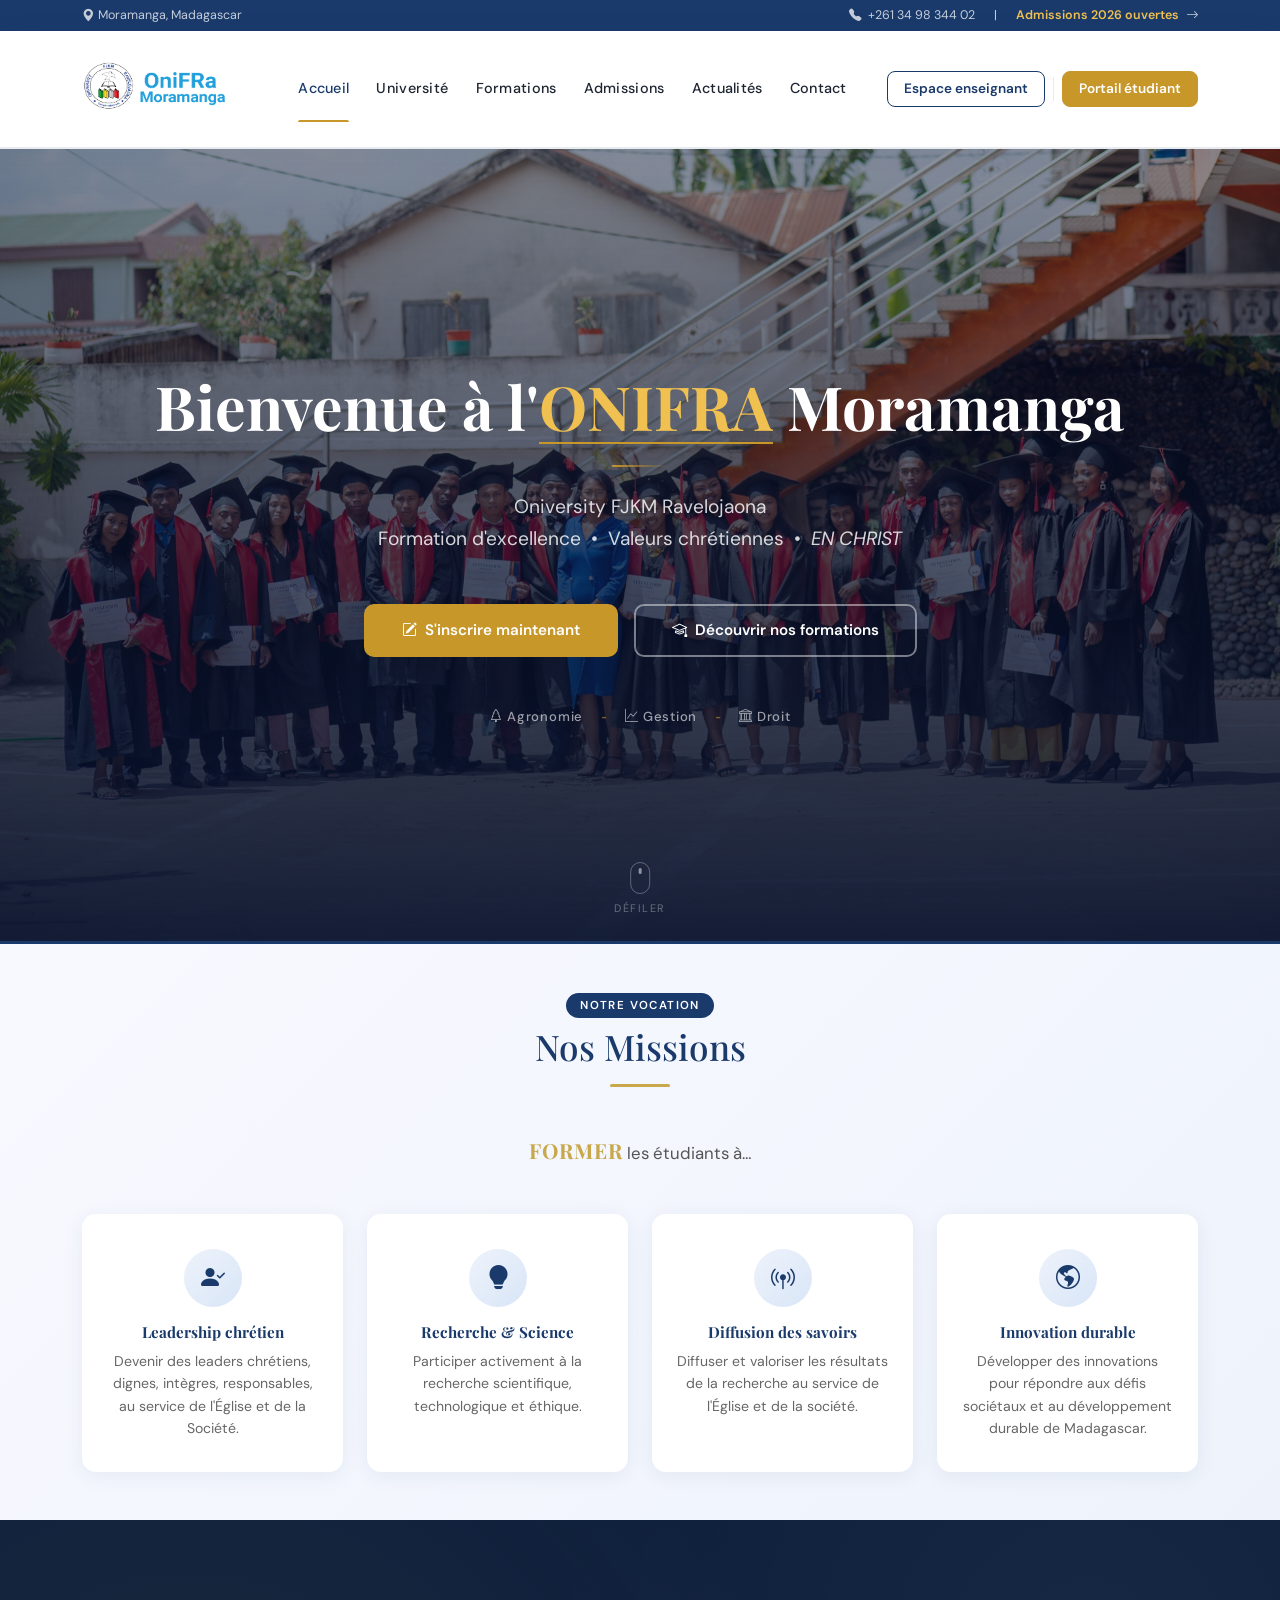
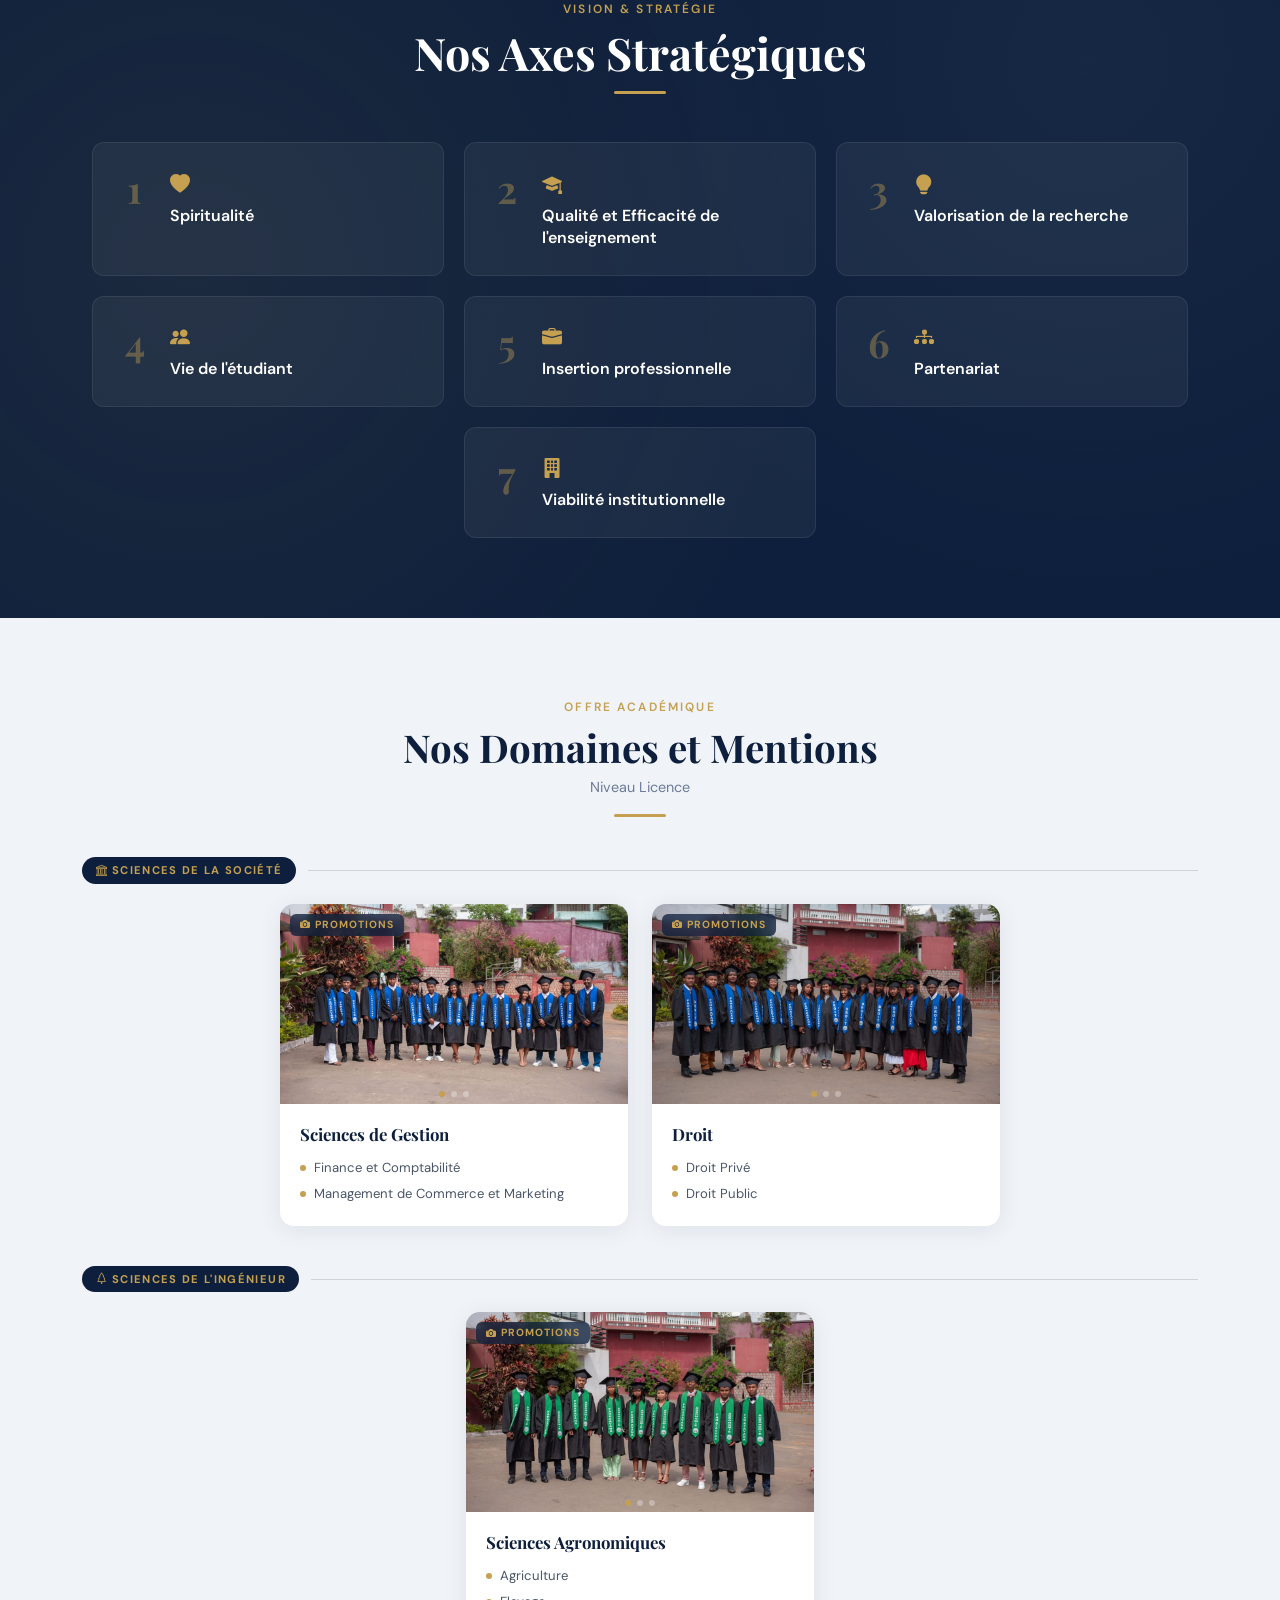
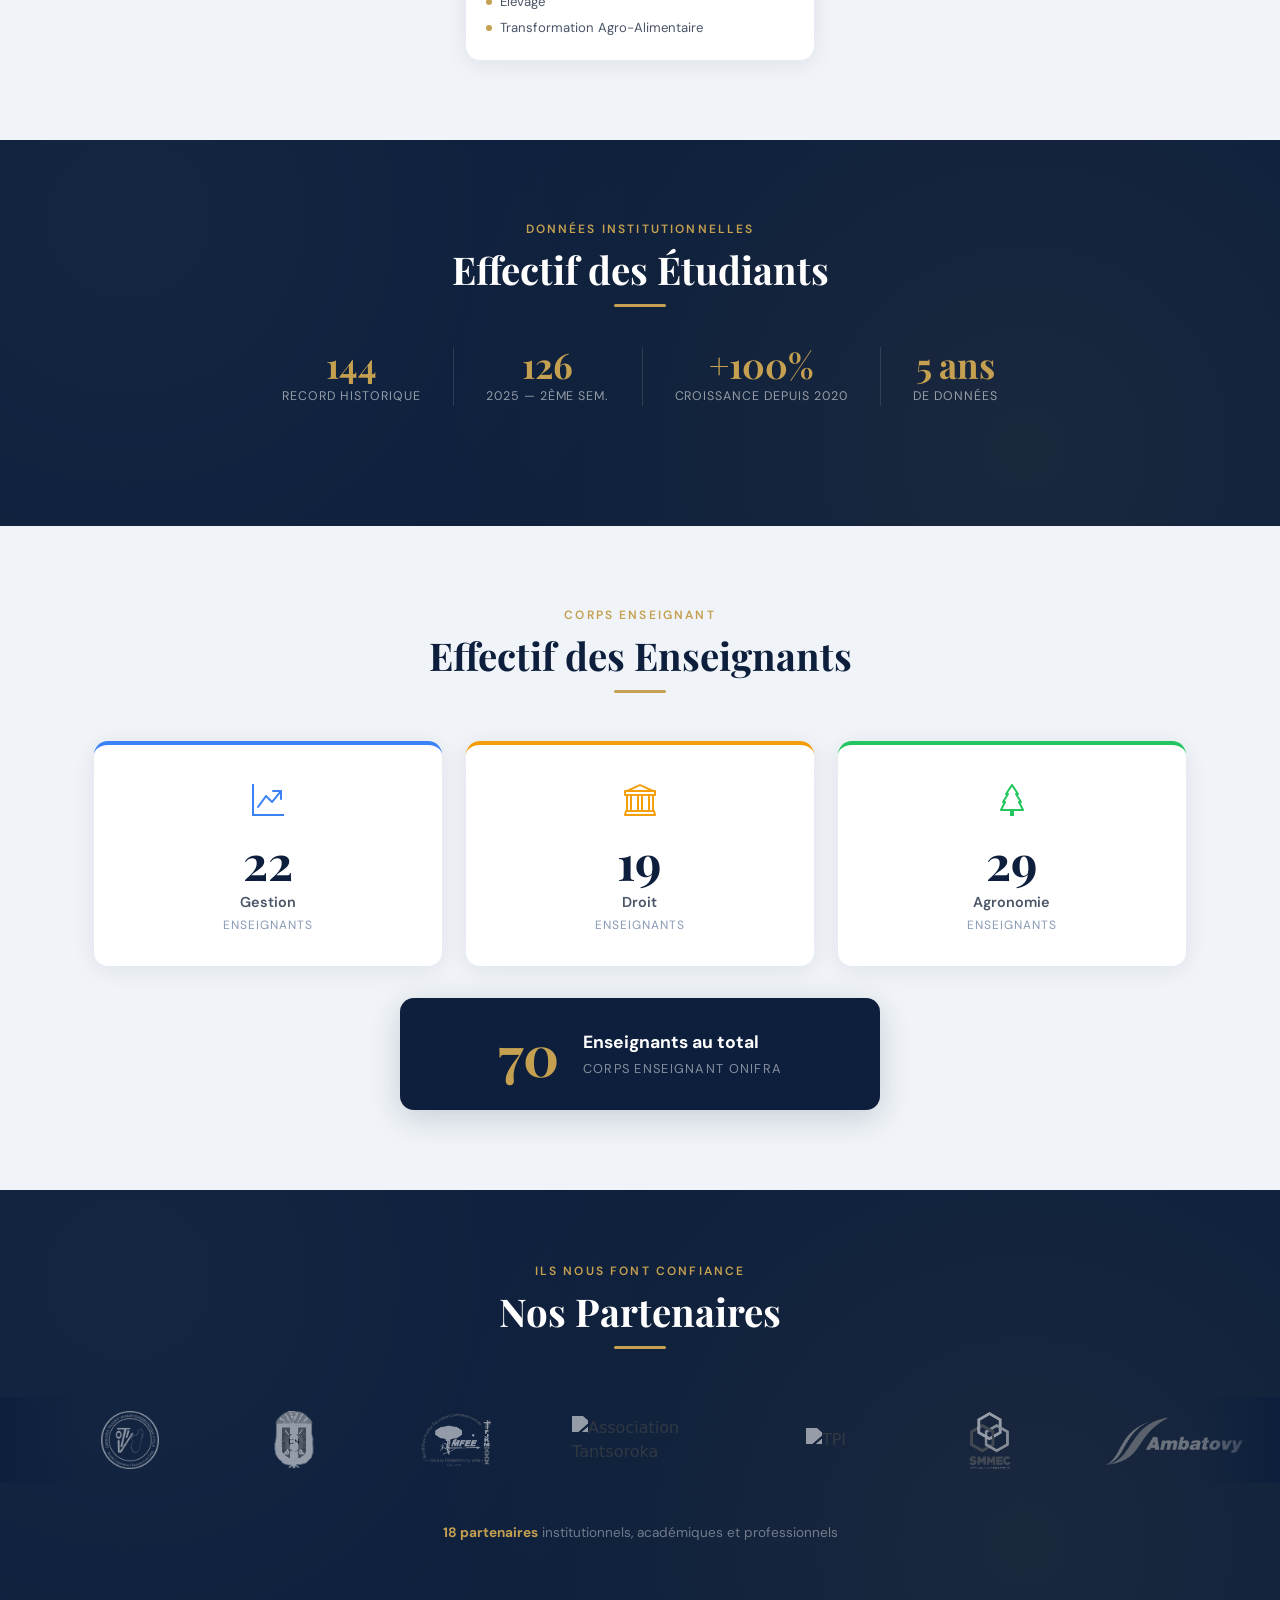
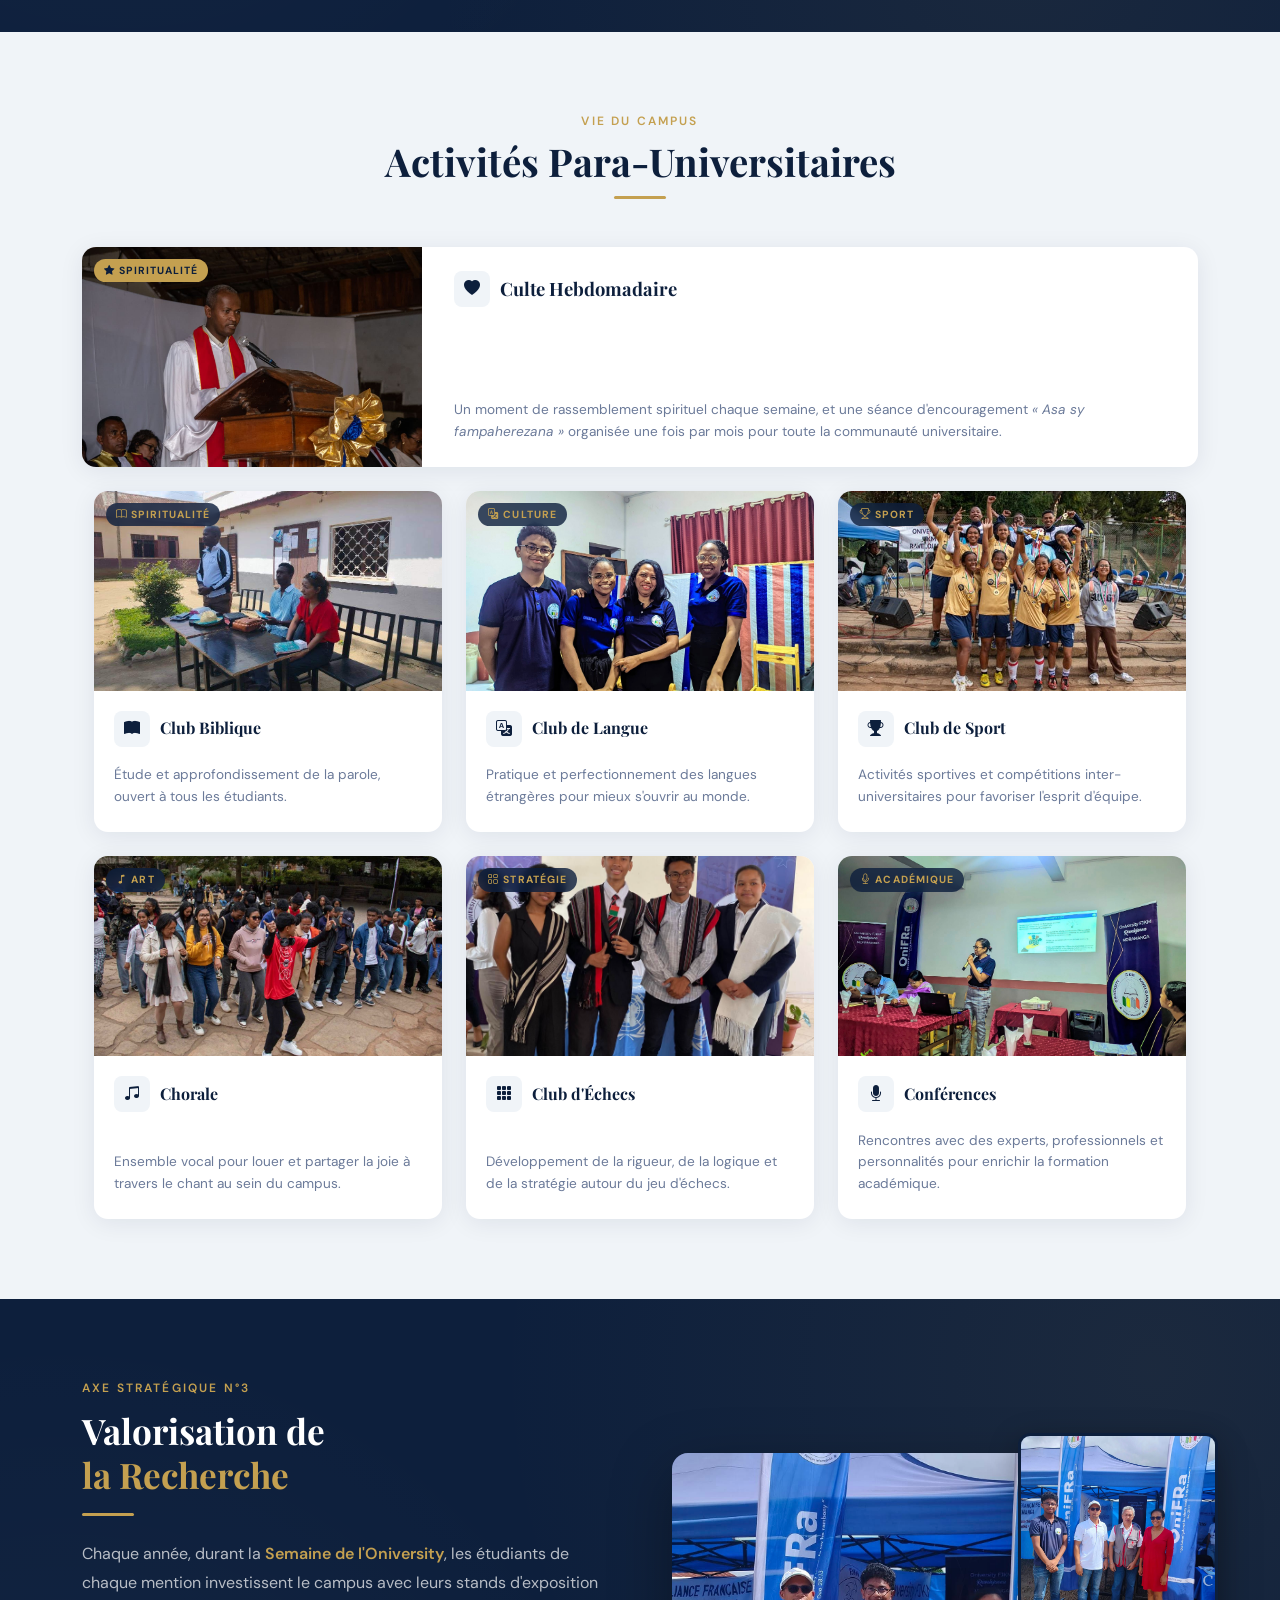
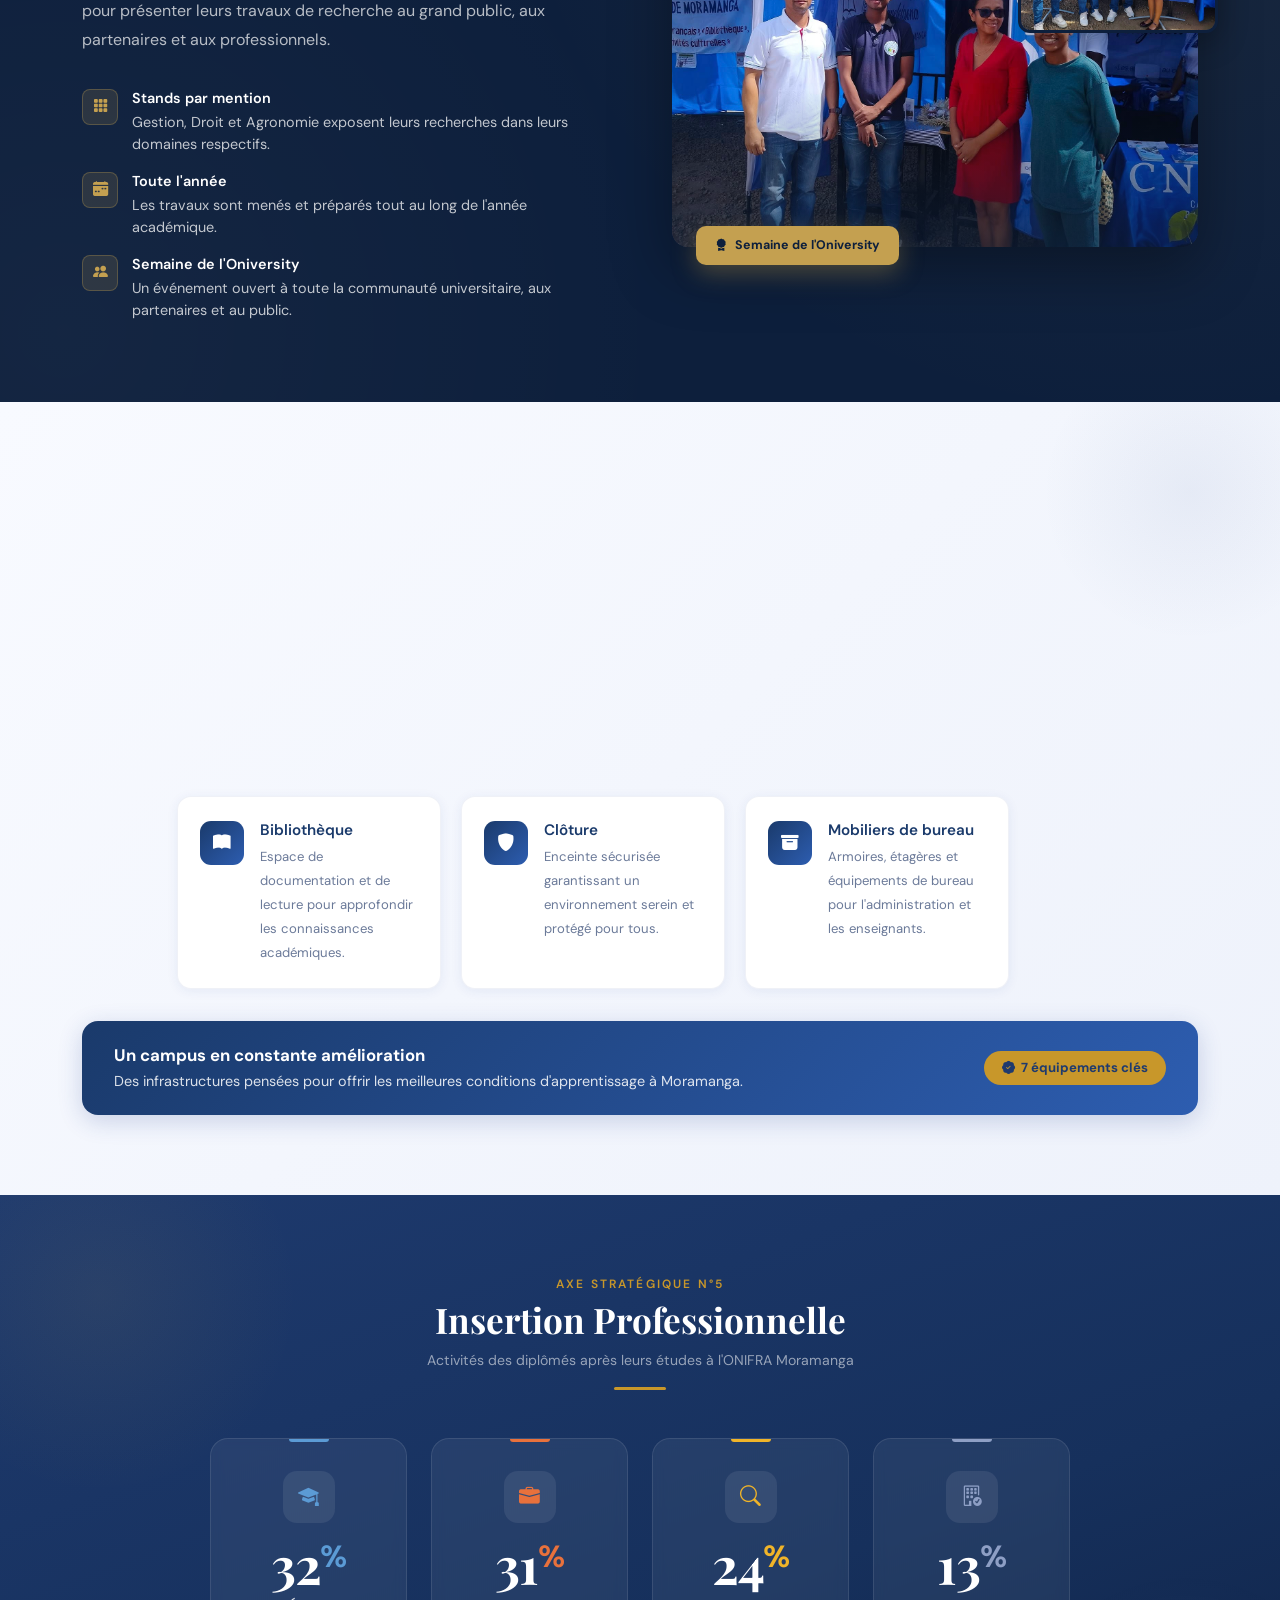
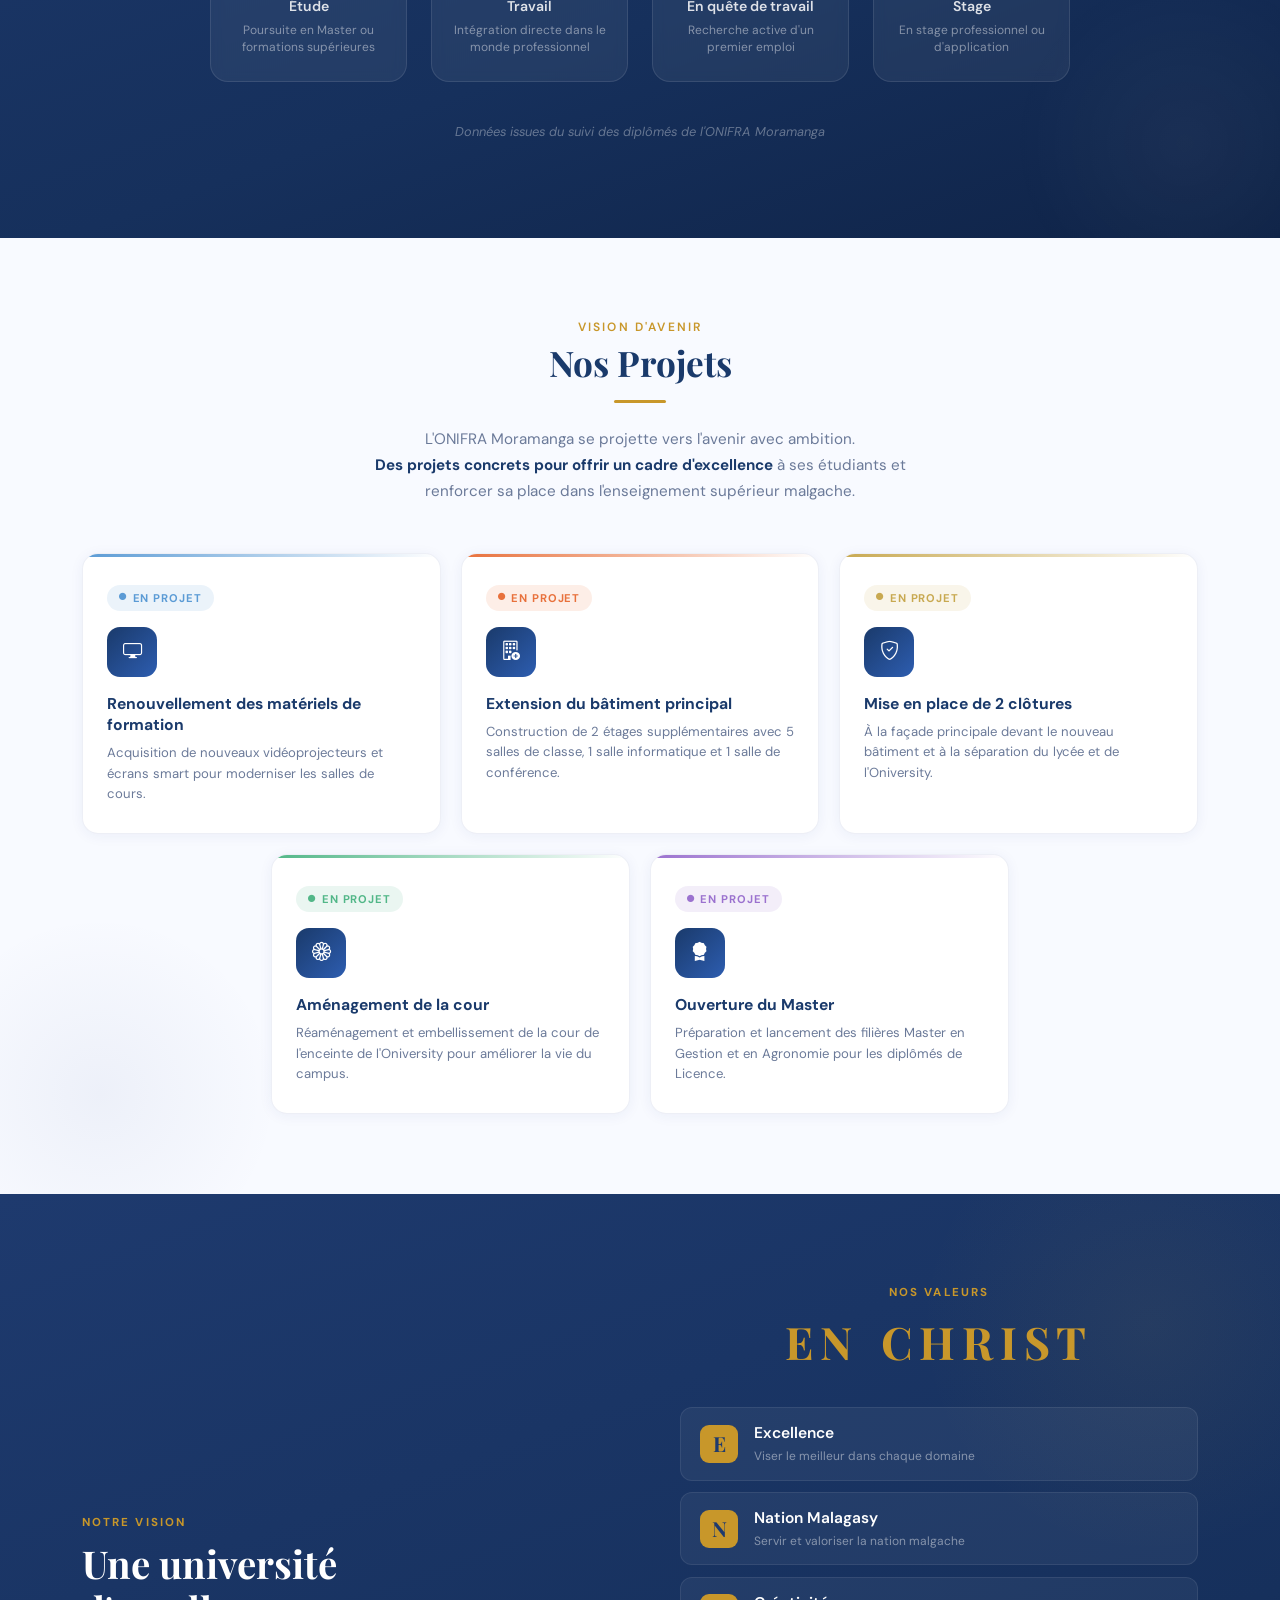
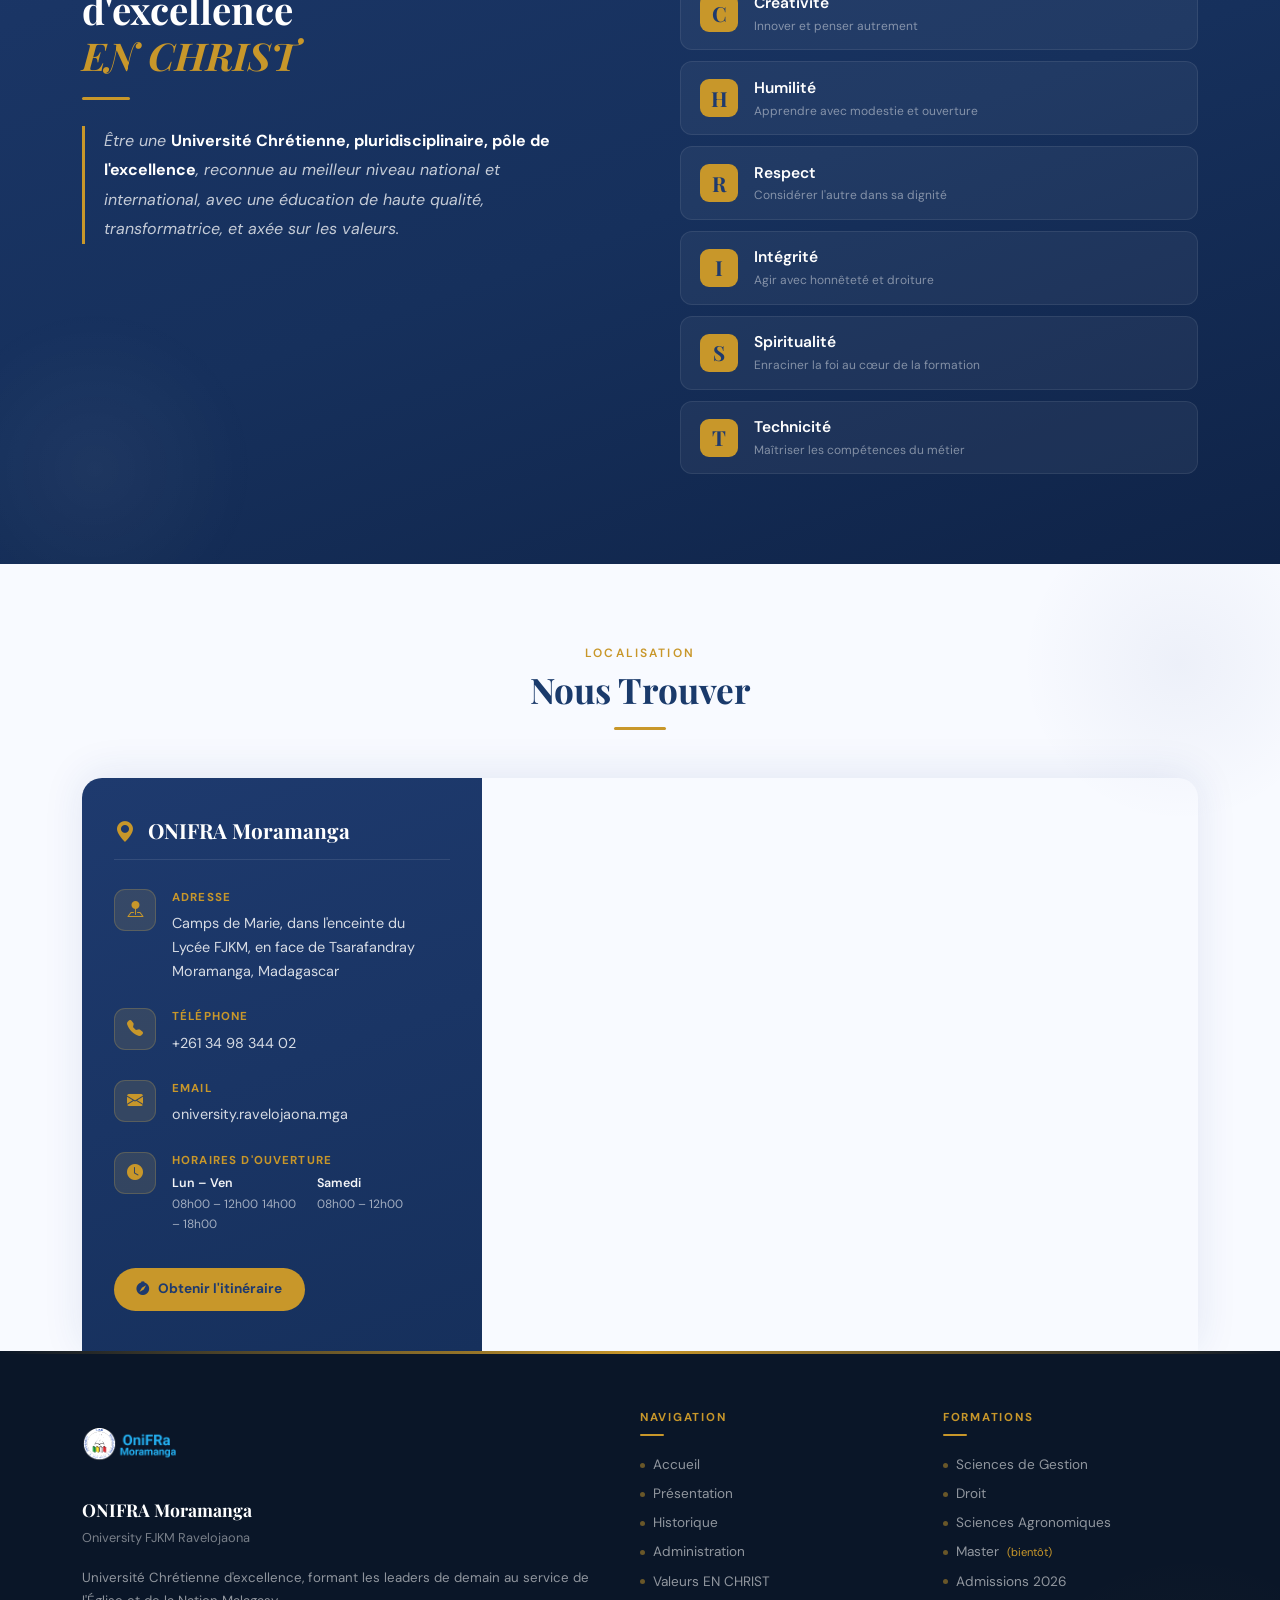
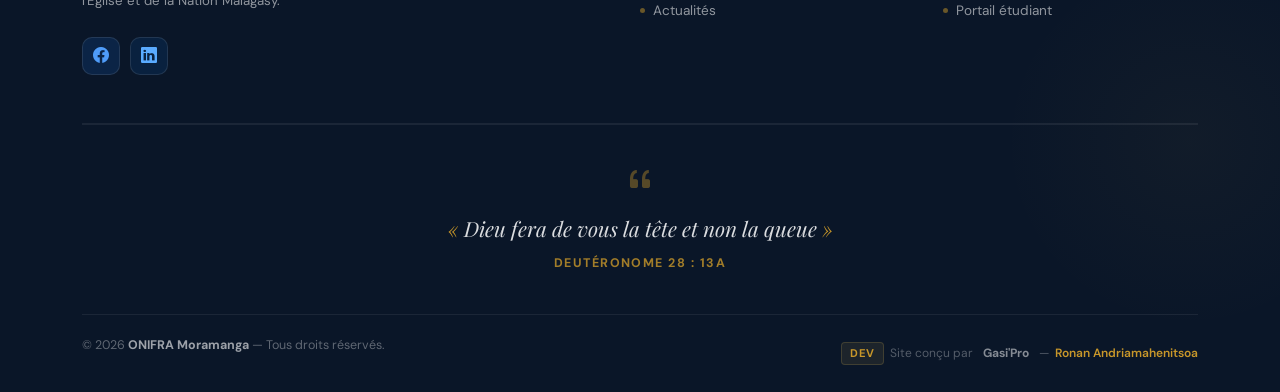
==== commit 3b54c952: "Update styles and index page" ====
--- a/index.html
+++ b/index.html
@@ -15,13 +15,13 @@
 </head>
 <body style="background:#f0f4f8; min-height:100vh;  margin:0;">
 
-	<!-- TOP BAR -->
+	<!-- TOPBAR -->
   <div class="topbar d-none d-lg-block">
     <div class="container d-flex justify-content-between align-items-center">
       <span><i class="bi bi-geo-alt-fill me-1"></i>Moramanga, Madagascar</span>
       <span>
         <i class="bi bi-telephone-fill me-1"></i>
-        <a href="tel:+261341014172">+261 34 94 344 02</a>
+        <a href="tel:+261349834402">+261 34 98 344 02</a>
         <span class="mx-3">|</span>
         <span class="accent">Admissions 2026 ouvertes</span>
         <i class="bi bi-arrow-right ms-1"></i>
@@ -284,7 +284,7 @@
         </div>
       </div>
 
-      <!-- Axe 7 : seul sur sa ligne → centré automatiquement par flexbox -->
+      <!-- Axe 7 -->
       <div class="axe-card">
         <span class="axe-num">7</span>
         <div>
@@ -300,13 +300,12 @@
 <section class="licence-section">
   <div class="container">
 
-    <!-- En-tête -->
     <span class="licence-label">Offre académique</span>
     <h2 class="licence-title">Nos Domaines et Mentions</h2>
     <p class="text-center" style="font-family:'DM Sans',sans-serif; color:#6b7a99; font-size:.9rem; margin-top:.4rem;">Niveau Licence</p>
     <div class="licence-divider"></div>
 
-    <!-- ══ DOMAINE 1 : Sciences de la Société ══ -->
+    <!-- DOMAINE 1 -->
     <div class="domaine-header">
       <span class="domaine-badge"><i class="bi bi-bank me-1"></i>Sciences de la Société</span>
       <span class="domaine-line"></span>
@@ -314,7 +313,7 @@
 
     <div class="mentions-grid">
 
-      <!-- Mention : Sciences de Gestion -->
+      <!-- Mention gestion -->
       <div class="mention-card">
         <div class="mention-carousel carousel slide" id="carousel-gestion" data-bs-ride="carousel">
           <span class="promo-badge"><i class="bi bi-camera-fill me-1"></i>Promotions</span>
@@ -394,7 +393,7 @@
 
   </div>
 
-  <!-- ══ DOMAINE 2 : Sciences de l'Ingénieur ══ -->
+  <!-- Domaine Agro -->
   <div class="domaine-header">
     <span class="domaine-badge"><i class="bi bi-tree me-1"></i>Sciences de l'Ingénieur</span>
     <span class="domaine-line"></span>
@@ -402,7 +401,7 @@
 
   <div class="mentions-grid">
 
-    <!-- Mention : Sciences Agronomiques -->
+    <!-- Mention Agro -->
     <div class="mention-card">
       <div class="mention-carousel carousel slide" id="carousel-agro" data-bs-ride="carousel">
         <span class="promo-badge"><i class="bi bi-camera-fill me-1"></i>Promotions</span>
@@ -749,17 +748,14 @@
       <!-- ── Visuel ── -->
       <div class="recherche-visual">
 
-        <!-- Photo secondaire (coin haut droit) -->
         <div class="recherche-photo-secondary">
           <img src="assets/img/para-univesitaires/semaine-univ.jpg" alt="Stand exposition 2">
         </div>
 
-        <!-- Photo principale -->
         <div class="recherche-photo-main">
           <img src="assets/img/para-univesitaires/stand-principal.jpg" alt="Stands d'exposition ONIFRA">
         </div>
 
-        <!-- Badge flottant -->
         <div class="recherche-float-badge">
           <i class="bi bi-award-fill"></i>
           Semaine de l'Oniversity
@@ -771,6 +767,469 @@
   </div>
 </section>
 
+<section class="infra-section">
+  <div class="container">
+
+    <div class="text-center mb-2 infra-header-anim">
+      <span class="infra-label">Cadre de vie</span>
+      <h2 class="infra-title">Infrastructure &amp; Équipements</h2>
+      <div class="infra-divider"></div>
+    </div>
+
+    <div class="infra-grid">
+
+      <div class="infra-card">
+        <div class="infra-card-icon">
+          <i class="bi bi-tree-fill"></i>
+        </div>
+        <div class="infra-card-text">
+          <strong>Jardin</strong>
+          <span>Espace vert aménagé au sein du campus pour la détente et la vie étudiante.</span>
+        </div>
+      </div>
+
+      <div class="infra-card">
+        <div class="infra-card-icon">
+          <i class="bi bi-building"></i>
+        </div>
+        <div class="infra-card-text">
+          <strong>Bâtiment à 3 salles</strong>
+          <span>Salles de cours équipées pour accueillir les étudiants dans de bonnes conditions.</span>
+        </div>
+      </div>
+
+      <div class="infra-card">
+        <div class="infra-card-icon">
+          <i class="bi bi-wifi"></i>
+        </div>
+        <div class="infra-card-text">
+          <strong>Accès Internet</strong>
+          <span>Connexion internet disponible pour les étudiants sur l'ensemble du campus.</span>
+        </div>
+      </div>
+
+      <div class="infra-card">
+        <div class="infra-card-icon">
+          <i class="bi bi-hammer"></i>
+        </div>
+        <div class="infra-card-text">
+          <strong>Réhabilitation salle de classe</strong>
+          <span>Travaux d'amélioration et de mise aux normes des espaces pédagogiques.</span>
+        </div>
+      </div>
+
+      <div class="infra-card">
+        <div class="infra-card-icon">
+          <i class="bi bi-book-fill"></i>
+        </div>
+        <div class="infra-card-text">
+          <strong>Bibliothèque</strong>
+          <span>Espace de documentation et de lecture pour approfondir les connaissances académiques.</span>
+        </div>
+      </div>
+
+      <div class="infra-card">
+        <div class="infra-card-icon">
+          <i class="bi bi-shield-fill"></i>
+        </div>
+        <div class="infra-card-text">
+          <strong>Clôture</strong>
+          <span>Enceinte sécurisée garantissant un environnement serein et protégé pour tous.</span>
+        </div>
+      </div>
+
+      <div class="infra-card">
+        <div class="infra-card-icon">
+          <i class="bi bi-archive-fill"></i>
+        </div>
+        <div class="infra-card-text">
+          <strong>Mobiliers de bureau</strong>
+          <span>Armoires, étagères et équipements de bureau pour l'administration et les enseignants.</span>
+        </div>
+      </div>
+
+    </div>
+
+    <div class="infra-banner">
+      <div class="infra-banner-text">
+        <strong>Un campus en constante amélioration</strong>
+        Des infrastructures pensées pour offrir les meilleures conditions d'apprentissage à Moramanga.
+      </div>
+      <div class="infra-banner-badge">
+        <i class="bi bi-patch-check-fill"></i>
+        7 équipements clés
+      </div>
+    </div>
+
+  </div>
+</section>
+
+<section class="insertion-section">
+  <div class="container position-relative">
+
+    <span class="insertion-label">Axe stratégique n°5</span>
+    <h2 class="insertion-title">Insertion Professionnelle</h2>
+    <p class="insertion-subtitle">Activités des diplômés après leurs études à l'ONIFRA Moramanga</p>
+    <div class="insertion-divider"></div>
+
+    <div class="insertion-grid">
+
+      <!-- Étude -->
+      <div class="insertion-card" style="--card-color:#5b9bd5;" data-ins-delay="0">
+        <div class="ins-icon"><i class="bi bi-mortarboard-fill"></i></div>
+        <div class="ins-counter">
+          <span class="ins-count" data-target="32">0</span><span class="ins-pct">%</span>
+        </div>
+        <div class="ins-label">Étude</div>
+        <div class="ins-desc">Poursuite en Master ou formations supérieures</div>
+      </div>
+
+      <!-- Travail -->
+      <div class="insertion-card" style="--card-color:#e8713c;" data-ins-delay="100">
+        <div class="ins-icon"><i class="bi bi-briefcase-fill"></i></div>
+        <div class="ins-counter">
+          <span class="ins-count" data-target="31">0</span><span class="ins-pct">%</span>
+        </div>
+        <div class="ins-label">Travail</div>
+        <div class="ins-desc">Intégration directe dans le monde professionnel</div>
+      </div>
+
+      <!-- En quête de travail -->
+      <div class="insertion-card" style="--card-color:#f0b429;" data-ins-delay="200">
+        <div class="ins-icon"><i class="bi bi-search"></i></div>
+        <div class="ins-counter">
+          <span class="ins-count" data-target="24">0</span><span class="ins-pct">%</span>
+        </div>
+        <div class="ins-label">En quête de travail</div>
+        <div class="ins-desc">Recherche active d'un premier emploi</div>
+      </div>
+
+      <!-- Stage -->
+      <div class="insertion-card" style="--card-color:#8e9fc5;" data-ins-delay="300">
+        <div class="ins-icon"><i class="bi bi-building-check"></i></div>
+        <div class="ins-counter">
+          <span class="ins-count" data-target="13">0</span><span class="ins-pct">%</span>
+        </div>
+        <div class="ins-label">Stage</div>
+        <div class="ins-desc">En stage professionnel ou d'application</div>
+      </div>
+
+    </div>
+
+    <p class="insertion-note">Données issues du suivi des diplômés de l'ONIFRA Moramanga</p>
+
+  </div>
+</section>
+
+<section class="projets-section">
+  <div class="container">
+
+    <div class="projets-header-anim">
+      <span class="projets-label">Vision d'avenir</span>
+      <h2 class="projets-title">Nos Projets</h2>
+      <div class="projets-divider"></div>
+      <p class="projets-accroche">
+        L'ONIFRA Moramanga se projette vers l'avenir avec ambition.<br>
+        <strong>Des projets concrets pour offrir un cadre d'excellence</strong> à ses étudiants et renforcer sa place dans l'enseignement supérieur malgache.
+      </p>
+    </div>
+
+    <!-- Cards -->
+    <div class="projets-grid">
+
+      <div class="projets-card" style="--card-color:#5b9bd5;" data-proj-delay="0">
+        <span class="proj-badge"><i class="bi bi-circle-fill" style="font-size:.45rem;"></i>En projet</span>
+        <div class="proj-icon-wrap"><i class="bi bi-display"></i></div>
+        <h6 class="proj-title">Renouvellement des matériels de formation</h6>
+        <p class="proj-desc">Acquisition de nouveaux vidéoprojecteurs et écrans smart pour moderniser les salles de cours.</p>
+      </div>
+
+      <div class="projets-card" style="--card-color:#e8713c;" data-proj-delay="100">
+        <span class="proj-badge"><i class="bi bi-circle-fill" style="font-size:.45rem;"></i>En projet</span>
+        <div class="proj-icon-wrap"><i class="bi bi-building-add"></i></div>
+        <h6 class="proj-title">Extension du bâtiment principal</h6>
+        <p class="proj-desc">Construction de 2 étages supplémentaires avec 5 salles de classe, 1 salle informatique et 1 salle de conférence.</p>
+      </div>
+
+      <div class="projets-card" style="--card-color:#c8a951;" data-proj-delay="200">
+        <span class="proj-badge"><i class="bi bi-circle-fill" style="font-size:.45rem;"></i>En projet</span>
+        <div class="proj-icon-wrap"><i class="bi bi-shield-check"></i></div>
+        <h6 class="proj-title">Mise en place de 2 clôtures</h6>
+        <p class="proj-desc">À la façade principale devant le nouveau bâtiment et à la séparation du lycée et de l'Oniversity.</p>
+      </div>
+
+      <div class="projets-card" style="--card-color:#52b788;" data-proj-delay="300">
+        <span class="proj-badge"><i class="bi bi-circle-fill" style="font-size:.45rem;"></i>En projet</span>
+        <div class="proj-icon-wrap"><i class="bi bi-flower1"></i></div>
+        <h6 class="proj-title">Aménagement de la cour</h6>
+        <p class="proj-desc">Réaménagement et embellissement de la cour de l'enceinte de l'Oniversity pour améliorer la vie du campus.</p>
+      </div>
+
+      <div class="projets-card" style="--card-color:#9b72cf;" data-proj-delay="400">
+        <span class="proj-badge"><i class="bi bi-circle-fill" style="font-size:.45rem;"></i>En projet</span>
+        <div class="proj-icon-wrap"><i class="bi bi-award-fill"></i></div>
+        <h6 class="proj-title">Ouverture du Master</h6>
+        <p class="proj-desc">Préparation et lancement des filières Master en Gestion et en Agronomie pour les diplômés de Licence.</p>
+      </div>
+
+    </div>
+
+  </div>
+</section>
+
+<section class="vision-section">
+  <div class="container">
+    <div class="vision-inner">
+
+      <!-- ── Gauche : Notre Vision ── -->
+      <div class="vision-left-anim">
+        <span class="vision-left-label">Notre vision</span>
+        <h2 class="vision-left-title">Une université<br>d'excellence<br><em style="color:var(--accent,#c8a951);">EN CHRIST</em></h2>
+        <div class="vision-divider"></div>
+        <p class="vision-text">
+          Être une <strong>Université Chrétienne, pluridisciplinaire, pôle de l'excellence</strong>, reconnue au meilleur niveau national et international, avec une éducation de haute qualité, transformatrice, et axée sur les valeurs.
+        </p>
+      </div>
+
+      <!-- ── Droite : Nos Valeurs ── -->
+      <div>
+        <div class="valeurs-title-wrap">
+          <span class="valeurs-label">Nos valeurs</span>
+          <div class="valeurs-acronyme">
+            <span class="lettre">E</span><span class="lettre">N</span><span style="display:inline-block;width:.5em;"></span><span class="lettre">C</span><span class="lettre">H</span><span class="lettre">R</span><span class="lettre">I</span><span class="lettre">S</span><span class="lettre">T</span>
+          </div>
+        </div>
+
+        <div class="valeurs-list">
+
+          <div class="valeur-item" data-val-delay="0">
+            <div class="valeur-lettre">E</div>
+            <div class="valeur-mot">Excellence
+              <span>Viser le meilleur dans chaque domaine</span>
+            </div>
+          </div>
+
+          <div class="valeur-item" data-val-delay="80">
+            <div class="valeur-lettre">N</div>
+            <div class="valeur-mot">Nation Malagasy
+              <span>Servir et valoriser la nation malgache</span>
+            </div>
+          </div>
+
+          <div class="valeur-item" data-val-delay="160">
+            <div class="valeur-lettre">C</div>
+            <div class="valeur-mot">Créativité
+              <span>Innover et penser autrement</span>
+            </div>
+          </div>
+
+          <div class="valeur-item" data-val-delay="240">
+            <div class="valeur-lettre">H</div>
+            <div class="valeur-mot">Humilité
+              <span>Apprendre avec modestie et ouverture</span>
+            </div>
+          </div>
+
+          <div class="valeur-item" data-val-delay="320">
+            <div class="valeur-lettre">R</div>
+            <div class="valeur-mot">Respect
+              <span>Considérer l'autre dans sa dignité</span>
+            </div>
+          </div>
+
+          <div class="valeur-item" data-val-delay="400">
+            <div class="valeur-lettre">I</div>
+            <div class="valeur-mot">Intégrité
+              <span>Agir avec honnêteté et droiture</span>
+            </div>
+          </div>
+
+          <div class="valeur-item" data-val-delay="480">
+            <div class="valeur-lettre">S</div>
+            <div class="valeur-mot">Spiritualité
+              <span>Enraciner la foi au cœur de la formation</span>
+            </div>
+          </div>
+
+          <div class="valeur-item" data-val-delay="560">
+            <div class="valeur-lettre">T</div>
+            <div class="valeur-mot">Technicité
+              <span>Maîtriser les compétences du métier</span>
+            </div>
+          </div>
+
+        </div>
+      </div>
+
+    </div>
+  </div>
+</section>
+
+<section class="contact-section">
+  <div class="container">
+
+    <div class="contact-header-anim">
+      <span class="contact-label">Localisation</span>
+      <h2 class="contact-title">Nous Trouver</h2>
+      <div class="contact-divider"></div>
+    </div>
+
+  </div>
+
+  <!-- Bloc carte + infos pleine largeur -->
+  <div class="container">
+    <div class="contact-inner">
+
+      <!-- ── Infos ── -->
+      <div class="contact-infos">
+        <h3 class="contact-infos-title">
+          <i class="bi bi-geo-alt-fill me-2" style="color:var(--accent,#c8a951);"></i>
+          ONIFRA Moramanga
+        </h3>
+
+        <!-- Adresse -->
+        <div class="contact-info-item" data-ci-delay="0">
+          <div class="ci-icon"><i class="bi bi-pin-map-fill"></i></div>
+          <div class="ci-text">
+            <strong>Adresse</strong>
+            <span>Camps de Marie, dans l'enceinte du<br>Lycée FJKM, en face de Tsarafandray<br>Moramanga, Madagascar</span>
+          </div>
+        </div>
+
+        <!-- Téléphone -->
+        <div class="contact-info-item" data-ci-delay="100">
+          <div class="ci-icon"><i class="bi bi-telephone-fill"></i></div>
+          <div class="ci-text">
+            <strong>Téléphone</strong>
+            <a href="tel:+261349834402">+261 34 98 344 02</a>
+          </div>
+        </div>
+
+        <!-- Email -->
+        <div class="contact-info-item" data-ci-delay="200">
+          <div class="ci-icon"><i class="bi bi-envelope-fill"></i></div>
+          <div class="ci-text">
+            <strong>Email</strong>
+            <a href="mailto:oniversity.ravelojaona.mga">oniversity.ravelojaona.mga</a>
+          </div>
+        </div>
+
+        <!-- Horaires -->
+        <div class="contact-info-item" data-ci-delay="300">
+          <div class="ci-icon"><i class="bi bi-clock-fill"></i></div>
+          <div class="ci-text">
+            <strong>Horaires d'ouverture</strong>
+            <div class="horaires-grid">
+              <div class="horaire-row">
+                <span class="jour">Lun – Ven</span>
+                <span class="heure">08h00 – 12h00</span>
+                <span class="heure">14h00 – 18h00</span>
+              </div>
+              <div class="horaire-row">
+                <span class="jour">Samedi</span>
+                <span class="heure">08h00 – 12h00</span>
+              </div>
+            </div>
+          </div>
+        </div>
+
+        <!-- itinéraire -->
+        <a href="https://www.google.com/maps/place/UNIVERSITE+FJKM/@-18.9467629,48.2242153,326m/data=!3m1!1e3!4m15!1m8!3m7!1s0x21f1054a2d138fdb:0x2d8defe7b2947dd8!2sDistrict+de+Moramanga!3b1!8m2!3d-18.9489026!4d48.2244268!16s%2Fm%2F02qfx9d!3m5!1s0x21f105ba50177a39:0xc9469975651a3f0c!8m2!3d-18.946489!4d48.2249213!16s%2Fg%2F11ng6j9q_v"
+           target="_blank" rel="noopener" class="btn-itineraire">
+          <i class="bi bi-compass-fill"></i>
+          Obtenir l'itinéraire
+        </a>
+
+      </div>
+
+      <!-- ── Google Maps iframe ── -->
+      <div class="contact-map">
+        <iframe
+          src="https://www.google.com/maps/embed?pb=!1m18!1m12!1m3!1d326.0!2d48.2249213!3d-18.946489!2m3!1f0!2f0!3f0!3m2!1i1024!2i768!4f13.1!3m3!1m2!1s0x21f105ba50177a39%3A0xc9469975651a3f0c!2sUNIVERSITE%20FJKM!5e1!3m2!1sfr!2smg!4v1700000000000"
+          allowfullscreen=""
+          loading="lazy"
+          referrerpolicy="no-referrer-when-downgrade"
+          title="Localisation ONIFRA Moramanga">
+        </iframe>
+      </div>
+
+    </div>
+  </div>
+</section>
+
+<footer class="footer">
+  <div class="container">
+
+    <div class="footer-grid">
+
+      <!-- ── Col 1 : Brand ── -->
+      <div class="footer-brand">
+        <img src="assets/img/logo/logo.webp" alt="Logo ONIFRA Moramanga">
+        <div class="footer-brand-name">ONIFRA Moramanga</div>
+        <div class="footer-brand-sub">Oniversity FJKM Ravelojaona</div>
+        <p class="footer-brand-desc">
+          Université Chrétienne d'excellence, formant les leaders de demain au service de l'Église et de la Nation Malagasy.
+        </p>
+        <div class="footer-socials">
+          <a href="#" class="social-btn facebook" target="_blank" rel="noopener" title="Facebook ONIFRA">
+            <i class="bi bi-facebook"></i>
+          </a>
+          <a href="#" class="social-btn linkedin" target="_blank" rel="noopener" title="LinkedIn ONIFRA">
+            <i class="bi bi-linkedin"></i>
+          </a>
+        </div>
+      </div>
+
+      <!-- ── Col 2 : Navigation ── -->
+      <div>
+        <h6 class="footer-col-title">Navigation</h6>
+        <ul class="footer-links">
+          <li><a href="#">Accueil</a></li>
+          <li><a href="#">Présentation</a></li>
+          <li><a href="#">Historique</a></li>
+          <li><a href="#">Administration</a></li>
+          <li><a href="#">Valeurs EN CHRIST</a></li>
+          <li><a href="#">Actualités</a></li>
+        </ul>
+      </div>
+
+      <!-- ── Col 3 : Formations ── -->
+      <div>
+        <h6 class="footer-col-title">Formations</h6>
+        <ul class="footer-links">
+          <li><a href="#">Sciences de Gestion</a></li>
+          <li><a href="#">Droit</a></li>
+          <li><a href="#">Sciences Agronomiques</a></li>
+          <li><a href="#">Master <span style="font-size:.7rem;color:var(--accent,#c8a951);">(bientôt)</span></a></li>
+          <li><a href="#">Admissions 2026</a></li>
+          <li><a href="#">Portail étudiant</a></li>
+        </ul>
+      </div>
+
+
+    </div>
+
+    <!-- ── Verset biblique ── -->
+    <div class="footer-verset">
+      <i class="bi bi-quote footer-quote-icon"></i>
+      <p class="footer-verset-text">Dieu fera de vous la tête et non la queue</p>
+      <span class="footer-verset-ref">Deutéronome 28 : 13a</span>
+    </div>
+
+    <!-- ── Barre basse ── -->
+    <div class="footer-bottom">
+      <p class="footer-copy">
+        © 2026 <strong>ONIFRA Moramanga</strong> — Tous droits réservés.
+      </p>
+      <div class="footer-credit">
+        <span class="dev-badge">DEV</span>
+        Site conçu par <strong style="color:rgba(255,255,255,.5); margin: 0 .2rem;">Gasi'Pro</strong> —
+        <a href="https://ronan77.vercel.app" target="_blank" rel="noopener">Ronan Andriamahenitsoa</a>
+      </div>
+    </div>
+
+  </div>
+</footer>
 
 <script src="https://cdn.jsdelivr.net/npm/bootstrap@5.3.2/dist/js/bootstrap.bundle.min.js"></script>
 <script>
@@ -828,5 +1287,110 @@
     });
   })();
 </script>
+<script>
+  (function () {
+    const obs = new IntersectionObserver((entries) => {
+      entries.forEach((entry, i) => {
+        if (entry.isIntersecting) {
+          const el = entry.target;
+
+          const delay = el.dataset.delay || 0;
+          setTimeout(() => el.classList.add('infra-visible'), delay);
+          obs.unobserve(el);
+        }
+      });
+    }, { threshold: 0.12 });
+
+    document.querySelectorAll('.infra-header-anim').forEach(el => obs.observe(el));
+
+    document.querySelectorAll('.infra-card').forEach((el, i) => {
+      el.dataset.delay = i * 70;
+      obs.observe(el);
+    });
+    document.querySelectorAll('.infra-banner').forEach(el => obs.observe(el));
+  })();
+</script>
+<script>
+  (function () {
+    function animateCounter(el) {
+      const target = parseInt(el.dataset.target);
+      const duration = 1400;
+      const start = performance.now();
+
+      function step(now) {
+        const elapsed = now - start;
+        const progress = Math.min(elapsed / duration, 1);
+      // easeOutQuart
+        const ease = 1 - Math.pow(1 - progress, 4);
+        el.textContent = Math.round(ease * target);
+        if (progress < 1) requestAnimationFrame(step);
+        else el.textContent = target;
+      }
+      requestAnimationFrame(step);
+    }
+    const obs = new IntersectionObserver((entries) => {
+      entries.forEach(entry => {
+        if (!entry.isIntersecting) return;
+        const card = entry.target;
+        const delay = parseInt(card.dataset.insDelay) || 0;
+
+        setTimeout(() => {
+          card.classList.add('ins-visible');
+          const counter = card.querySelector('.ins-count');
+          if (counter) animateCounter(counter);
+        }, delay);
+
+        obs.unobserve(card);
+      });
+    }, { threshold: 0.2 });
+
+    document.querySelectorAll('.insertion-card').forEach(el => obs.observe(el));
+  })();
+</script>
+<script>
+  (function () {
+    const obs = new IntersectionObserver((entries) => {
+      entries.forEach(entry => {
+        if (!entry.isIntersecting) return;
+        const el = entry.target;
+        const delay = parseInt(el.dataset.projDelay) || 0;
+        setTimeout(() => el.classList.add('proj-visible'), delay);
+        obs.unobserve(el);
+      });
+    }, { threshold: 0.12 });
+
+    document.querySelectorAll('.projets-header-anim, .projets-card').forEach(el => obs.observe(el));
+  })();
+</script>
+<script>
+(function () {
+  const obs = new IntersectionObserver((entries) => {
+    entries.forEach(entry => {
+      if (!entry.isIntersecting) return;
+      const el = entry.target;
+      const delay = parseInt(el.dataset.valDelay) || 0;
+      setTimeout(() => el.classList.add('val-visible'), delay);
+      obs.unobserve(el);
+    });
+  }, { threshold: 0.1 });
+
+  document.querySelectorAll('.valeur-item, .vision-left-anim').forEach(el => obs.observe(el));
+})();
+</script>
+<script>
+(function () {
+  const obs = new IntersectionObserver((entries) => {
+    entries.forEach(entry => {
+      if (!entry.isIntersecting) return;
+      const el = entry.target;
+      const delay = parseInt(el.dataset.ciDelay) || 0;
+      setTimeout(() => el.classList.add('ci-visible'), delay);
+      obs.unobserve(el);
+    });
+  }, { threshold: 0.1 });
+
+  document.querySelectorAll('.contact-info-item, .contact-header-anim').forEach(el => obs.observe(el));
+})();
+</script>
 </body>
 </html>
--- a/assets/css/style.css
+++ b/assets/css/style.css
@@ -74,7 +74,6 @@
     left: 0.85rem; right: 0.85rem;
   }
 
-  /* Dropdown toggle caret custom */
   .nav-link.dropdown-toggle::before {
     display: none;
   }
@@ -178,8 +177,6 @@
     }
     .navbar-nav .nav-link::after { display: none; }
 
-    /* Cache le dropdown-menu par défaut et
-       l'affiche seulement quand .show est présent */
     .dropdown-menu {
       display: none;
       border-radius: 10px;
@@ -206,14 +203,12 @@
     }
   }
 
-  /* Desktop hover open */
   @media (min-width: 992px) {
     .nav-item.dropdown:hover > .dropdown-menu {
       display: block;
     }
   }
 
-  /* ── Séparateur vertical entre boutons ── */
   .nav-divider {
     width: 1px;
     height: 24px;
@@ -233,7 +228,6 @@
   overflow: hidden;
 }
 
-/* Overlay dégradé riche */
 .hero::after {
   content: '';
   position: absolute;
@@ -244,7 +238,6 @@
   z-index: 1;
 }
 
-/* Image fond avec zoom lent */
 .hero-bg {
   position: absolute;
   inset: 0;
@@ -319,7 +312,6 @@
 }
 @keyframes lineGrow { to { transform: scaleX(1); } }
 
-/* Divider doré */
 .hero-divider {
   width: 56px; height: 2px;
   background: linear-gradient(to right, var(--accent), transparent);
@@ -329,7 +321,6 @@
   animation: fadeUp 0.5s ease 0.65s forwards;
 }
 
-/* Sous-titre */
 .hero-sub {
   font-family: 'DM Sans', sans-serif;
   font-size: clamp(1rem, 2.2vw, 1.2rem);
@@ -384,7 +375,6 @@
   transform: translateY(-2px);
 }
 
-/* Tags disciplines */
 .hero-tags {
   opacity: 0;
   animation: fadeUp 0.6s ease 1.2s forwards;
@@ -488,7 +478,6 @@
   text-transform: uppercase;
   padding: 4px 14px;
   border-radius: 20px;
-  /* pas d'animation ici, géré par JS */
 }
 .missions-title {
   font-family: 'Playfair Display', serif;
@@ -514,19 +503,18 @@
   letter-spacing: 0.05em;
 }
 
-/* État initial : invisible, décalé vers le bas */
 .missions-animate {
   opacity: 0;
   transform: translateY(22px);
   transition: opacity 0.65s ease, transform 0.65s ease;
 }
-/* État visible (ajouté par JS au scroll) */
+
 .missions-animate.visible {
   opacity: 1;
   transform: translateY(0);
 }
 
-/* Délais en cascade */
+/* Délais */
 .missions-animate:nth-child(1), .mission-card-wrap:nth-child(1) { transition-delay: 0.05s; }
 .missions-animate:nth-child(2), .mission-card-wrap:nth-child(2) { transition-delay: 0.15s; }
 .missions-animate:nth-child(3), .mission-card-wrap:nth-child(3) { transition-delay: 0.25s; }
@@ -638,7 +626,7 @@
   margin: .75rem auto 0;
 }
 
-/* ── Grille centrée ── */
+/* ── Grille centre ── */
 .axes-grid {
   display: flex;
   flex-wrap: wrap;
@@ -647,7 +635,6 @@
   margin-top: 3rem;
 }
 
-/* Desktop : 3 colonnes fixes */
 .axe-card {
   width: calc(33.333% - 1.25rem);
   background: rgba(255,255,255,.05);
@@ -661,14 +648,12 @@
   box-sizing: border-box;
 }
 
-/* Tablette : 2 colonnes */
 @media (max-width: 991px) {
   .axe-card {
     width: calc(50% - 1.25rem);
   }
 }
 
-/* Mobile : 1 colonne pleine largeur */
 @media (max-width: 575px) {
   .axe-card {
     width: 100%;
--- a/assets/css/style2.css
+++ b/assets/css/style2.css
@@ -1,7 +1,6 @@
   /* ══════════════════════════════════════
      Licence
   ══════════════════════════════════════ */
-/* ── Section générale ── */
 .licence-section {
   background: #f0f4f8;
   padding: 5rem 0;
@@ -107,7 +106,7 @@
   display: block;
 }
 
-/* Placeholder quand pas d'image */
+/* Placeholder */
 .mention-carousel .carousel-item .img-placeholder {
   width: 100%;
   height: 100%;
@@ -165,7 +164,6 @@
   background: #c4a050;
 }
 
-/* Promo badge sur la photo */
 .promo-badge {
   position: absolute;
   top: 10px;
@@ -183,7 +181,7 @@
   z-index: 5;
 }
 
-/* ── Corps de la carte ── */
+/* ── Corps carte ── */
 .mention-body {
   padding: 1.25rem 1.25rem 1.4rem;
   flex: 1;
@@ -270,7 +268,6 @@
   margin: .75rem auto 2.5rem;
 }
 
-/* Stats en chiffres clés */
 .effectif-stats {
   display: flex;
   justify-content: center;
@@ -302,7 +299,6 @@
   align-self: stretch;
 }
 
-/* Conteneur du graphique */
 .chart-wrap {
   background: rgba(255,255,255,.04);
   border: 1px solid rgba(255,255,255,.08);
@@ -347,7 +343,6 @@
   margin: .75rem auto 3rem;
 }
 
-/* Grille des cards */
 .enseignants-grid {
   display: flex;
   flex-wrap: wrap;
@@ -410,7 +405,7 @@
   margin-top: .2rem;
 }
 
-/* Card total */
+/* Card */
 .ens-total-card {
   background: #0d1f3c;
   border-radius: 14px;
@@ -483,7 +478,7 @@
   margin: .75rem auto 3rem;
 }
 
-/* ── Wrapper fondu bords ── */
+/* ── Wrapper ── */
 .partners-fade-wrap {
   position: relative;
   overflow: hidden;
@@ -506,7 +501,6 @@
   background: linear-gradient(to left, #0d1f3c, transparent);
 }
 
-/* ── Scroll wrap (drag + touch) ── */
 .partners-scroll-wrap {
   width: 100%;
   overflow-x: auto;
@@ -518,7 +512,7 @@
 .partners-scroll-wrap::-webkit-scrollbar { display: none; }
 .partners-scroll-wrap.dragging { cursor: grabbing; }
 
-/* ── Piste animée ── */
+/* ── Piste ── */
 .partners-track {
   display: flex;
   align-items: center;
@@ -527,12 +521,12 @@
   padding: .5rem 80px;
   animation: scroll-partners 50s linear infinite;
 }
+
 @keyframes scroll-partners {
   0%   { transform: translateX(0); }
   100% { transform: translateX(-50%); }
 }
 
-/* ── Logo — sans box ── */
 .partner-logo {
   display: flex;
   align-items: center;
@@ -556,21 +550,6 @@
   filter: grayscale(0) brightness(1) opacity(1);
 }
 
-/* Placeholder (temporaire) */
-.logo-ph {
-  font-family: 'DM Sans', sans-serif;
-  font-size: .7rem;
-  font-weight: 600;
-  color: rgba(255,255,255,.3);
-  text-align: center;
-  line-height: 1.4;
-  border: 1px dashed rgba(255,255,255,.12);
-  border-radius: 8px;
-  padding: .5rem .9rem;
-  white-space: nowrap;
-  user-select: none;
-}
-
 /* Compteur */
 .partners-count {
   text-align: center;
@@ -614,7 +593,7 @@
   margin: .75rem auto 3rem;
 }
 
-/* ── Grille ── */
+/* ── Grile ── */
 .activites-grid {
   display: flex;
   flex-wrap: wrap;
@@ -622,7 +601,6 @@
   gap: 1.5rem;
 }
 
-/* 3 colonnes desktop */
 .acti-card {
   background: #fff;
   border-radius: 14px;
@@ -737,7 +715,7 @@
   padding-top: .5rem;
 }
 
-/* ── Card spéciale "Culte" — pleine largeur ── */
+/* ── Card culte ── */
 .acti-card.featured {
   width: 100%;
   flex-direction: row;
--- a/assets/css/style3.css
+++ b/assets/css/style3.css
@@ -1,120 +1,116 @@
   /* ══════════════════════════════════════
      recherce
   ══════════════════════════════════════ */
-.recherche-section {
-  background: #0d1f3c;
-  background-image:
+  .recherche-section {
+    background: #0d1f3c;
+    background-image:
     radial-gradient(circle at 90% 10%, rgba(196,160,80,.08) 0%, transparent 50%),
     radial-gradient(circle at 5% 90%, rgba(255,255,255,.03) 0%, transparent 45%);
-  padding: 5rem 0;
-  overflow: hidden;
-}
-
-/* ── Layout deux colonnes ── */
-.recherche-inner {
-  display: flex;
-  align-items: center;
-  gap: 4rem;
-}
-@media (max-width: 991px) {
+    padding: 5rem 0;
+    overflow: hidden;
+  }
   .recherche-inner {
+    display: flex;
+    align-items: center;
+    gap: 4rem;
+  }
+  @media (max-width: 991px) {
+    .recherche-inner {
+      flex-direction: column;
+      gap: 2.5rem;
+    }
+  }
+
+  .recherche-text {
+    flex: 1;
+    min-width: 0;
+  }
+  .recherche-label {
+    font-family: 'DM Sans', sans-serif;
+    font-size: .75rem;
+    font-weight: 600;
+    letter-spacing: .18em;
+    text-transform: uppercase;
+    color: #c4a050;
+    display: block;
+    margin-bottom: .75rem;
+  }
+  .recherche-title {
+    font-family: 'Playfair Display', serif;
+    font-size: clamp(1.6rem, 3vw, 2.2rem);
+    font-weight: 700;
+    color: #fff;
+    line-height: 1.25;
+    margin: 0 0 1rem;
+  }
+  .recherche-title span {
+    color: #c4a050;
+  }
+  .recherche-divider {
+    width: 52px;
+    height: 3px;
+    background: #c4a050;
+    border-radius: 2px;
+    margin-bottom: 1.5rem;
+  }
+  .recherche-desc {
+    font-family: 'DM Sans', sans-serif;
+    font-size: 1rem;
+    color: rgba(255,255,255,.7);
+    line-height: 1.8;
+    margin-bottom: 2rem;
+  }
+  .recherche-desc em {
+    color: #c4a050;
+    font-style: normal;
+    font-weight: 600;
+  }
+
+  .recherche-points {
+    display: flex;
     flex-direction: column;
-    gap: 2.5rem;
-  }
-}
-
-/* ── Colonne texte ── */
-.recherche-text {
-  flex: 1;
-  min-width: 0;
-}
-.recherche-label {
-  font-family: 'DM Sans', sans-serif;
-  font-size: .75rem;
-  font-weight: 600;
-  letter-spacing: .18em;
-  text-transform: uppercase;
-  color: #c4a050;
-  display: block;
-  margin-bottom: .75rem;
-}
-.recherche-title {
-  font-family: 'Playfair Display', serif;
-  font-size: clamp(1.6rem, 3vw, 2.2rem);
-  font-weight: 700;
-  color: #fff;
-  line-height: 1.25;
-  margin: 0 0 1rem;
-}
-.recherche-title span {
-  color: #c4a050;
-}
-.recherche-divider {
-  width: 52px;
-  height: 3px;
-  background: #c4a050;
-  border-radius: 2px;
-  margin-bottom: 1.5rem;
-}
-.recherche-desc {
-  font-family: 'DM Sans', sans-serif;
-  font-size: 1rem;
-  color: rgba(255,255,255,.7);
-  line-height: 1.8;
-  margin-bottom: 2rem;
-}
-.recherche-desc em {
-  color: #c4a050;
-  font-style: normal;
-  font-weight: 600;
-}
-
-/* Points clés */
-.recherche-points {
-  display: flex;
-  flex-direction: column;
-  gap: .9rem;
-}
-.recherche-point {
-  display: flex;
-  align-items: flex-start;
-  gap: .85rem;
-}
-.recherche-point-icon {
-  width: 36px;
-  height: 36px;
-  border-radius: 8px;
-  background: rgba(196,160,80,.15);
-  border: 1px solid rgba(196,160,80,.3);
-  display: flex;
-  align-items: center;
-  justify-content: center;
-  color: #c4a050;
-  font-size: .95rem;
-  flex-shrink: 0;
-  margin-top: .1rem;
-}
-.recherche-point-text {
-  font-family: 'DM Sans', sans-serif;
-  font-size: .9rem;
-  color: rgba(255,255,255,.75);
-  line-height: 1.55;
-}
-.recherche-point-text strong {
-  color: #fff;
-  font-weight: 600;
-  display: block;
-  margin-bottom: .1rem;
-}
-
-/* ── Colonne visuelle ── */
+    gap: .9rem;
+  }
+  .recherche-point {
+    display: flex;
+    align-items: flex-start;
+    gap: .85rem;
+  }
+  .recherche-point-icon {
+    width: 36px;
+    height: 36px;
+    border-radius: 8px;
+    background: rgba(196,160,80,.15);
+    border: 1px solid rgba(196,160,80,.3);
+    display: flex;
+    align-items: center;
+    justify-content: center;
+    color: #c4a050;
+    font-size: .95rem;
+    flex-shrink: 0;
+    margin-top: .1rem;
+  }
+  .recherche-point-text {
+    font-family: 'DM Sans', sans-serif;
+    font-size: .9rem;
+    color: rgba(255,255,255,.75);
+    line-height: 1.55;
+  }
+  .recherche-point-text strong {
+    color: #fff;
+    font-weight: 600;
+    display: block;
+    margin-bottom: .1rem;
+  }
+
+/* ── Colonne ── */
 .recherche-visual {
   flex: 1;
   min-width: 0;
   position: relative;
 }
 
-/* Cadre photo principal */
+/* photo principal */
 .recherche-photo-main {
   width: 100%;
   aspect-ratio: 4/3;
@@ -145,7 +141,7 @@
 }
 .recherche-photo-main .img-placeholder i { font-size: 2.5rem; opacity: .3; }
 
-/* Overlay dégradé bas */
+/* dégradé */
 .recherche-photo-main::after {
   content: '';
   position: absolute;
@@ -175,7 +171,7 @@
   z-index: 3;
 }
 
-/* Petite photo secondaire */
+/* photo secondaire */
 .recherche-photo-secondary {
   position: absolute;
   top: -20px;
@@ -212,4 +208,1310 @@
 @media (max-width: 575px) {
   .recherche-photo-secondary { display: none; }
   .recherche-float-badge { font-size: .7rem; padding: .5rem .9rem; }
+}
+
+  /* ══════════════════════════════════════
+     infrastructures
+  ══════════════════════════════════════ */
+  .infra-section {
+    padding: 80px 0;
+    background: linear-gradient(135deg, #f8faff 0%, #eef2fb 100%);
+    position: relative;
+    overflow: hidden;
+  }
+
+  .infra-section::before {
+    content: '';
+    position: absolute;
+    top: -60px; right: -60px;
+    width: 300px; height: 300px;
+    border-radius: 50%;
+    background: radial-gradient(circle, rgba(30,64,135,0.06) 0%, transparent 70%);
+    pointer-events: none;
+  }
+
+  .infra-label {
+    display: block;
+    text-align: center;
+    font-family: 'DM Sans', sans-serif;
+    font-size: .75rem;
+    font-weight: 600;
+    letter-spacing: .18em;
+    text-transform: uppercase;
+    color: var(--accent, #c8a951);
+    margin-bottom: .4rem;
+  }
+
+  .infra-title {
+    font-family: 'Playfair Display', serif;
+    font-size: clamp(1.6rem, 3vw, 2.2rem);
+    color: var(--primary, #1e3a6e);
+    font-weight: 700;
+    text-align: center;
+    margin-bottom: 0;
+  }
+
+  .infra-divider {
+    width: 52px; height: 3px;
+    background: var(--accent, #c8a951);
+    border-radius: 2px;
+    margin: 1rem auto 2.5rem auto;
+  }
+
+/* ── Animations ── */
+@keyframes infra-fadein {
+  from { opacity: 0; transform: translateY(22px); }
+  to   { opacity: 1; transform: translateY(0); }
+}
+
+.infra-header-anim {
+  opacity: 0;
+}
+.infra-header-anim.infra-visible {
+  animation: infra-fadein .55s ease forwards;
+}
+
+.infra-card {
+  opacity: 0;
+  transform: translateY(20px);
+}
+.infra-card.infra-visible {
+  animation: infra-fadein .45s ease forwards;
+}
+
+.infra-banner {
+  opacity: 0;
+  transform: translateY(16px);
+}
+.infra-banner.infra-visible {
+  animation: infra-fadein .5s ease forwards;
+}
+
+/* Grid */
+.infra-grid {
+  display: grid;
+  gap: 1.25rem;
+  grid-template-columns: 1fr;
+}
+
+@media (min-width: 576px) and (max-width: 991px) {
+  .infra-grid {
+    grid-template-columns: repeat(2, 1fr);
+  }
+  .infra-card:nth-child(7) {
+    grid-column: 1 / 3;
+    max-width: calc(50% - 0.625rem);
+    margin-left: auto;
+    margin-right: auto;
+    width: 100%;
+  }
+}
+
+@media (min-width: 992px) {
+  .infra-grid {
+    grid-template-columns: repeat(12, 1fr);
+  }
+  .infra-card:nth-child(1) { grid-column: 1  / 4;  }
+  .infra-card:nth-child(2) { grid-column: 4  / 7;  }
+  .infra-card:nth-child(3) { grid-column: 7  / 10; }
+  .infra-card:nth-child(4) { grid-column: 10 / 13; }
+  .infra-card:nth-child(5) { grid-column: 2  / 5;  }
+  .infra-card:nth-child(6) { grid-column: 5  / 8;  }
+  .infra-card:nth-child(7) { grid-column: 8  / 11; }
+}
+
+/* Card */
+.infra-card {
+  background: #fff;
+  border-radius: 14px;
+  padding: 1.5rem 1.4rem;
+  display: flex;
+  align-items: flex-start;
+  gap: 1rem;
+  box-shadow: 0 2px 12px rgba(30,58,138,.07);
+  border: 1px solid rgba(30,58,138,.07);
+  transition: transform .22s ease, box-shadow .22s ease;
+  position: relative;
+  overflow: hidden;
+}
+
+.infra-card::after {
+  content: '';
+  position: absolute;
+  left: 0; top: 0; bottom: 0;
+  width: 3px;
+  background: var(--accent, #c8a951);
+  border-radius: 3px 0 0 3px;
+  opacity: 0;
+  transition: opacity .22s ease;
+}
+
+.infra-card:hover {
+  transform: translateY(-4px);
+  box-shadow: 0 8px 28px rgba(30,58,138,.13);
+}
+
+.infra-card:hover::after {
+  opacity: 1;
+}
+
+.infra-card-icon {
+  flex-shrink: 0;
+  width: 44px; height: 44px;
+  border-radius: 11px;
+  background: linear-gradient(135deg, var(--primary, #1e3a6e) 0%, #2d5db0 100%);
+  display: flex; align-items: center; justify-content: center;
+  color: #fff;
+  font-size: 1.1rem;
+}
+
+.infra-card-text strong {
+  display: block;
+  font-family: 'DM Sans', sans-serif;
+  font-size: .95rem;
+  font-weight: 600;
+  color: var(--primary, #1e3a6e);
+  margin-bottom: .2rem;
+  line-height: 1.3;
+}
+
+.infra-card-text span {
+  font-family: 'DM Sans', sans-serif;
+  font-size: .82rem;
+  color: #6b7a99;
+  line-height: 1.4;
+}
+
+/* Banner */
+.infra-banner {
+  margin-top: 2rem;
+  background: linear-gradient(135deg, var(--primary, #1e3a6e) 0%, #2d5db0 100%);
+  border-radius: 16px;
+  padding: 1.4rem 2rem;
+  display: flex;
+  align-items: center;
+  justify-content: space-between;
+  gap: 1rem;
+  flex-wrap: wrap;
+  box-shadow: 0 6px 24px rgba(30,58,138,.2);
+}
+
+.infra-banner-text {
+  font-family: 'DM Sans', sans-serif;
+  color: rgba(255,255,255,.85);
+  font-size: .9rem;
+}
+
+.infra-banner-text strong {
+  display: block;
+  color: #fff;
+  font-size: 1.05rem;
+  font-weight: 700;
+  margin-bottom: .15rem;
+}
+
+.infra-banner-badge {
+  background: var(--accent, #c8a951);
+  color: #1e3a6e;
+  font-family: 'DM Sans', sans-serif;
+  font-weight: 700;
+  font-size: .82rem;
+  padding: .45rem 1.1rem;
+  border-radius: 50px;
+  white-space: nowrap;
+  display: flex;
+  align-items: center;
+  gap: .4rem;
+}
+  /* ══════════════════════════════════════
+     activités
+  ══════════════════════════════════════ */
+  .insertion-section {
+    padding: 80px 0;
+    background: linear-gradient(160deg, #1e3a6e 0%, #16305c 60%, #0f2347 100%);
+    position: relative;
+    overflow: hidden;
+  }
+
+/* Déco fond */
+.insertion-section::before {
+  content: '';
+  position: absolute;
+  top: -100px; left: -100px;
+  width: 400px; height: 400px;
+  border-radius: 50%;
+  background: radial-gradient(circle, rgba(200,169,81,0.08) 0%, transparent 70%);
+  pointer-events: none;
+}
+.insertion-section::after {
+  content: '';
+  position: absolute;
+  bottom: -80px; right: -80px;
+  width: 350px; height: 350px;
+  border-radius: 50%;
+  background: radial-gradient(circle, rgba(255,255,255,0.04) 0%, transparent 70%);
+  pointer-events: none;
+}
+
+/* Header */
+.insertion-label {
+  display: block;
+  text-align: center;
+  font-family: 'DM Sans', sans-serif;
+  font-size: .75rem;
+  font-weight: 600;
+  letter-spacing: .18em;
+  text-transform: uppercase;
+  color: var(--accent, #c8a951);
+  margin-bottom: .4rem;
+}
+
+.insertion-title {
+  font-family: 'Playfair Display', serif;
+  font-size: clamp(1.6rem, 3vw, 2.2rem);
+  color: #fff;
+  font-weight: 700;
+  text-align: center;
+  margin-bottom: 0;
+}
+
+.insertion-subtitle {
+  text-align: center;
+  font-family: 'DM Sans', sans-serif;
+  color: rgba(255,255,255,.55);
+  font-size: .88rem;
+  margin-top: .5rem;
+}
+
+.insertion-divider {
+  width: 52px; height: 3px;
+  background: var(--accent, #c8a951);
+  border-radius: 2px;
+  margin: 1rem auto 3rem auto;
+}
+
+/* Grid des cartes */
+.insertion-grid {
+  display: grid;
+  grid-template-columns: repeat(2, 1fr);
+  gap: 1.5rem;
+  max-width: 860px;
+  margin: 0 auto;
+}
+
+@media (min-width: 768px) {
+  .insertion-grid {
+    grid-template-columns: repeat(4, 1fr);
+  }
+}
+
+/* Carte */
+.insertion-card {
+  background: rgba(255,255,255,0.06);
+  border: 1px solid rgba(255,255,255,0.1);
+  border-radius: 18px;
+  padding: 2rem 1.2rem 1.6rem;
+  text-align: center;
+  position: relative;
+  overflow: hidden;
+  backdrop-filter: blur(6px);
+  transition: transform .25s ease, background .25s ease, border-color .25s ease;
+  opacity: 0;
+  transform: translateY(24px);
+}
+
+.insertion-card.ins-visible {
+  animation: ins-fadein .5s ease forwards;
+}
+
+.insertion-card:hover {
+  transform: translateY(-6px);
+  background: rgba(255,255,255,0.1);
+  border-color: rgba(200,169,81,0.4);
+}
+
+/* Trait coloré en haut */
+.insertion-card::before {
+  content: '';
+  position: absolute;
+  top: 0; left: 50%;
+  transform: translateX(-50%);
+  width: 40px; height: 3px;
+  border-radius: 0 0 3px 3px;
+  background: var(--card-color, #c8a951);
+  transition: width .3s ease;
+}
+.insertion-card:hover::before {
+  width: 70px;
+}
+
+/* Icône */
+.ins-icon {
+  width: 52px; height: 52px;
+  border-radius: 14px;
+  margin: 0 auto 1rem;
+  display: flex; align-items: center; justify-content: center;
+  font-size: 1.3rem;
+  background: rgba(255,255,255,0.08);
+  color: var(--card-color, #c8a951);
+  transition: background .25s ease;
+}
+.insertion-card:hover .ins-icon {
+  background: rgba(255,255,255,0.14);
+}
+
+/* Compteur */
+.ins-counter {
+  font-family: 'Playfair Display', serif;
+  font-size: clamp(2.4rem, 5vw, 3.2rem);
+  font-weight: 700;
+  color: #fff;
+  line-height: 1;
+  margin-bottom: .4rem;
+  letter-spacing: -.02em;
+}
+
+.ins-counter .ins-pct {
+  font-size: 60%;
+  color: var(--card-color, #c8a951);
+  vertical-align: super;
+  font-family: 'DM Sans', sans-serif;
+  font-weight: 700;
+}
+
+.ins-label {
+  font-family: 'DM Sans', sans-serif;
+  font-size: .88rem;
+  font-weight: 600;
+  color: rgba(255,255,255,.85);
+  margin-bottom: .3rem;
+}
+
+.ins-desc {
+  font-family: 'DM Sans', sans-serif;
+  font-size: .75rem;
+  color: rgba(255,255,255,.45);
+  line-height: 1.4;
+}
+
+/* Note bas */
+.insertion-note {
+  text-align: center;
+  margin-top: 2.5rem;
+  font-family: 'DM Sans', sans-serif;
+  font-size: .8rem;
+  color: rgba(255,255,255,.35);
+  font-style: italic;
+}
+
+@keyframes ins-fadein {
+  from { opacity: 0; transform: translateY(24px); }
+  to   { opacity: 1; transform: translateY(0); }
+}
+  /* ══════════════════════════════════════
+     Projet
+  ══════════════════════════════════════ */
+  .projets-section {
+    padding: 80px 0;
+    background: #f8faff;
+    position: relative;
+    overflow: hidden;
+  }
+
+  .projets-section::before {
+    content: '';
+    position: absolute;
+    bottom: -80px; left: -80px;
+    width: 360px; height: 360px;
+    border-radius: 50%;
+    background: radial-gradient(circle, rgba(30,58,138,0.05) 0%, transparent 70%);
+    pointer-events: none;
+  }
+
+/* Header */
+.projets-label {
+  display: block;
+  text-align: center;
+  font-family: 'DM Sans', sans-serif;
+  font-size: .75rem;
+  font-weight: 600;
+  letter-spacing: .18em;
+  text-transform: uppercase;
+  color: var(--accent, #c8a951);
+  margin-bottom: .4rem;
+}
+
+.projets-title {
+  font-family: 'Playfair Display', serif;
+  font-size: clamp(1.6rem, 3vw, 2.2rem);
+  color: var(--primary, #1e3a6e);
+  font-weight: 700;
+  text-align: center;
+  margin-bottom: 0;
+}
+
+.projets-divider {
+  width: 52px; height: 3px;
+  background: var(--accent, #c8a951);
+  border-radius: 2px;
+  margin: 1rem auto 1.5rem auto;
+}
+
+/* Accroche */
+.projets-accroche {
+  text-align: center;
+  max-width: 600px;
+  margin: 0 auto 3rem;
+  font-family: 'DM Sans', sans-serif;
+  font-size: .95rem;
+  color: #6b7a99;
+  line-height: 1.7;
+}
+
+.projets-accroche strong {
+  color: var(--primary, #1e3a6e);
+}
+
+/* Grid */
+.projets-grid {
+  display: grid;
+  grid-template-columns: 1fr;
+  gap: 1.25rem;
+}
+
+@media (min-width: 576px) and (max-width: 991px) {
+  .projets-grid {
+    grid-template-columns: repeat(2, 1fr);
+  }
+  .projets-card:nth-child(5) {
+    grid-column: 1 / 3;
+    max-width: calc(50% - 0.625rem);
+    margin-left: auto;
+    margin-right: auto;
+    width: 100%;
+  }
+}
+
+@media (min-width: 992px) {
+  .projets-grid {
+    grid-template-columns: repeat(6, 1fr);
+    align-items: stretch;
+  }
+  .projets-card:nth-child(1) { grid-column: 1 / 3; }
+  .projets-card:nth-child(2) { grid-column: 3 / 5; }
+  .projets-card:nth-child(3) { grid-column: 5 / 7; }
+  .projets-card:nth-child(4) { grid-column: 2 / 4; }
+  .projets-card:nth-child(5) { grid-column: 4 / 6; }
+}
+
+/* Card */
+.projets-card {
+  background: #fff;
+  border-radius: 16px;
+  padding: 1.8rem 1.5rem;
+  border: 1px solid rgba(30,58,138,.08);
+  box-shadow: 0 2px 14px rgba(30,58,138,.06);
+  position: relative;
+  overflow: hidden;
+  transition: transform .25s ease, box-shadow .25s ease;
+  opacity: 0;
+  transform: translateY(22px);
+}
+
+.projets-card.proj-visible {
+  animation: proj-fadein .5s ease forwards;
+}
+
+.projets-card:hover {
+  transform: translateY(-5px);
+  box-shadow: 0 10px 32px rgba(30,58,138,.12);
+}
+
+.projets-card::before {
+  content: '';
+  position: absolute;
+  top: 0; left: 0; right: 0;
+  height: 3px;
+  background: linear-gradient(90deg, var(--card-color, #c8a951), transparent);
+  border-radius: 16px 16px 0 0;
+}
+
+/* Badge */
+.proj-badge {
+  display: inline-flex;
+  align-items: center;
+  gap: .35rem;
+  font-family: 'DM Sans', sans-serif;
+  font-size: .7rem;
+  font-weight: 700;
+  letter-spacing: .08em;
+  text-transform: uppercase;
+  color: var(--card-color, #c8a951);
+  background: color-mix(in srgb, var(--card-color, #c8a951) 12%, transparent);
+  padding: .28rem .75rem;
+  border-radius: 50px;
+  margin-bottom: 1rem;
+}
+
+.proj-icon-wrap {
+  width: 50px; height: 50px;
+  border-radius: 13px;
+  background: linear-gradient(135deg, var(--primary, #1e3a6e), #2d5db0);
+  display: flex; align-items: center; justify-content: center;
+  color: #fff;
+  font-size: 1.2rem;
+  margin-bottom: 1rem;
+  transition: transform .25s ease;
+}
+.projets-card:hover .proj-icon-wrap {
+  transform: scale(1.08) rotate(-3deg);
+}
+
+.proj-title {
+  font-family: 'DM Sans', sans-serif;
+  font-size: .98rem;
+  font-weight: 700;
+  color: var(--primary, #1e3a6e);
+  margin-bottom: .5rem;
+  line-height: 1.35;
+}
+
+.proj-desc {
+  font-family: 'DM Sans', sans-serif;
+  font-size: .82rem;
+  color: #6b7a99;
+  line-height: 1.55;
+  margin: 0;
+}
+
+/* Animation */
+@keyframes proj-fadein {
+  from { opacity: 0; transform: translateY(22px); }
+  to   { opacity: 1; transform: translateY(0); }
+}
+
+.projets-header-anim {
+  opacity: 0;
+}
+.projets-header-anim.proj-visible {
+  animation: proj-fadein .55s ease forwards;
+}
+
+  /* ══════════════════════════════════════
+     Vison
+  ══════════════════════════════════════ */
+  .vision-section {
+    padding: 90px 0;
+    background: linear-gradient(160deg, #1e3a6e 0%, #16305c 60%, #0f2347 100%);
+    position: relative;
+    overflow: hidden;
+  }
+
+/* Déco cercles fond */
+.vision-section::before {
+  content: '';
+  position: absolute;
+  top: -120px; right: -120px;
+  width: 500px; height: 500px;
+  border-radius: 50%;
+  background: radial-gradient(circle, rgba(200,169,81,0.07) 0%, transparent 65%);
+  pointer-events: none;
+}
+.vision-section::after {
+  content: '';
+  position: absolute;
+  bottom: -80px; left: -80px;
+  width: 350px; height: 350px;
+  border-radius: 50%;
+  background: radial-gradient(circle, rgba(255,255,255,0.04) 0%, transparent 65%);
+  pointer-events: none;
+}
+
+/* ── Layout deux colonnes ── */
+.vision-inner {
+  display: grid;
+  grid-template-columns: 1fr;
+  gap: 3.5rem;
+  align-items: center;
+}
+
+@media (min-width: 992px) {
+  .vision-inner {
+    grid-template-columns: 1fr 1fr;
+    gap: 5rem;
+  }
+}
+
+/* ── Côté gauche : Vision ── */
+.vision-left-label {
+  display: block;
+  font-family: 'DM Sans', sans-serif;
+  font-size: .72rem;
+  font-weight: 700;
+  letter-spacing: .18em;
+  text-transform: uppercase;
+  color: var(--accent, #c8a951);
+  margin-bottom: .5rem;
+}
+
+.vision-left-title {
+  font-family: 'Playfair Display', serif;
+  font-size: clamp(1.7rem, 3.5vw, 2.4rem);
+  color: #fff;
+  font-weight: 700;
+  line-height: 1.2;
+  margin-bottom: 1.2rem;
+}
+
+.vision-divider {
+  width: 48px; height: 3px;
+  background: var(--accent, #c8a951);
+  border-radius: 2px;
+  margin-bottom: 1.6rem;
+}
+
+.vision-text {
+  font-family: 'DM Sans', sans-serif;
+  font-size: 1rem;
+  color: rgba(255,255,255,.75);
+  line-height: 1.85;
+  font-style: italic;
+  border-left: 3px solid var(--accent, #c8a951);
+  padding-left: 1.2rem;
+  margin: 0;
+}
+
+.vision-text strong {
+  color: #fff;
+  font-style: normal;
+}
+
+/* ── Côté droit : Valeurs EN CHRIST ── */
+.valeurs-title-wrap {
+  text-align: center;
+  margin-bottom: 2rem;
+  width: 100%;
+}
+
+.valeurs-label {
+  display: block;
+  font-family: 'DM Sans', sans-serif;
+  font-size: .72rem;
+  font-weight: 700;
+  letter-spacing: .18em;
+  text-transform: uppercase;
+  color: var(--accent, #c8a951);
+  margin-bottom: .4rem;
+}
+
+.valeurs-acronyme {
+  display: block;
+  text-align: center;
+  font-family: 'Playfair Display', serif;
+  font-size: clamp(2rem, 4vw, 2.8rem);
+  font-weight: 700;
+  color: #fff;
+  letter-spacing: .15em;
+  margin-top: .3rem;
+}
+
+.valeurs-acronyme .lettre {
+  color: var(--accent, #c8a951);
+}
+
+/* Liste des valeurs */
+.valeurs-list {
+  display: flex;
+  flex-direction: column;
+  gap: .7rem;
+}
+
+.valeur-item {
+  display: flex;
+  align-items: center;
+  gap: 1rem;
+  background: rgba(255,255,255,0.05);
+  border: 1px solid rgba(255,255,255,0.08);
+  border-radius: 12px;
+  padding: .9rem 1.2rem;
+  transition: background .22s ease, border-color .22s ease, transform .22s ease;
+  opacity: 0;
+  transform: translateX(20px);
+  cursor: default;
+}
+
+.valeur-item.val-visible {
+  animation: val-slidein .4s ease forwards;
+}
+
+.valeur-item:hover {
+  background: rgba(200,169,81,0.1);
+  border-color: rgba(200,169,81,0.3);
+  transform: translateX(4px);
+}
+
+.valeur-lettre {
+  flex-shrink: 0;
+  width: 38px; height: 38px;
+  border-radius: 9px;
+  background: var(--accent, #c8a951);
+  color: #1e3a6e;
+  font-family: 'Playfair Display', serif;
+  font-size: 1.3rem;
+  font-weight: 700;
+  display: flex; align-items: center; justify-content: center;
+  line-height: 1;
+}
+
+.valeur-mot {
+  font-family: 'DM Sans', sans-serif;
+  font-size: .97rem;
+  font-weight: 600;
+  color: #fff;
+}
+
+.valeur-mot span {
+  display: block;
+  font-size: .75rem;
+  font-weight: 400;
+  color: rgba(255,255,255,.45);
+  margin-top: .1rem;
+}
+
+/* ── Animation côté gauche ── */
+.vision-left-anim {
+  opacity: 0;
+  transform: translateY(20px);
+}
+.vision-left-anim.val-visible {
+  animation: val-fadein .6s ease forwards;
+}
+
+@keyframes val-fadein {
+  from { opacity: 0; transform: translateY(20px); }
+  to   { opacity: 1; transform: translateY(0); }
+}
+
+@keyframes val-slidein {
+  from { opacity: 0; transform: translateX(20px); }
+  to   { opacity: 1; transform: translateX(0); }
+}
+
+  /* ══════════════════════════════════════
+     Map
+  ══════════════════════════════════════ */
+  .contact-section {
+    padding: 80px 0 0 0;
+    background: #f8faff;
+    position: relative;
+    overflow: hidden;
+  }
+
+  .contact-section::before {
+    content: '';
+    position: absolute;
+    top: -60px; right: -60px;
+    width: 320px; height: 320px;
+    border-radius: 50%;
+    background: radial-gradient(circle, rgba(30,58,138,0.05) 0%, transparent 70%);
+    pointer-events: none;
+  }
+
+/* Header */
+.contact-label {
+  display: block;
+  text-align: center;
+  font-family: 'DM Sans', sans-serif;
+  font-size: .75rem;
+  font-weight: 600;
+  letter-spacing: .18em;
+  text-transform: uppercase;
+  color: var(--accent, #c8a951);
+  margin-bottom: .4rem;
+}
+
+.contact-title {
+  font-family: 'Playfair Display', serif;
+  font-size: clamp(1.6rem, 3vw, 2.2rem);
+  color: var(--primary, #1e3a6e);
+  font-weight: 700;
+  text-align: center;
+  margin-bottom: 0;
+}
+
+.contact-divider {
+  width: 52px; height: 3px;
+  background: var(--accent, #c8a951);
+  border-radius: 2px;
+  margin: 1rem auto 3rem auto;
+}
+
+/* Layout */
+.contact-inner {
+  display: grid;
+  grid-template-columns: 1fr;
+  gap: 0;
+  border-radius: 20px 20px 0 0;
+  overflow: hidden;
+  box-shadow: 0 -4px 40px rgba(30,58,138,.1);
+}
+
+@media (min-width: 992px) {
+  .contact-inner {
+    grid-template-columns: 400px 1fr;
+    border-radius: 20px 20px 0 0;
+  }
+}
+
+/* ── Panneau infos ── */
+.contact-infos {
+  background: linear-gradient(160deg, #1e3a6e 0%, #16305c 100%);
+  padding: 2.5rem 2rem;
+  display: flex;
+  flex-direction: column;
+  gap: 1.6rem;
+}
+
+.contact-infos-title {
+  font-family: 'Playfair Display', serif;
+  font-size: 1.3rem;
+  color: #fff;
+  font-weight: 700;
+  margin-bottom: .2rem;
+  padding-bottom: 1rem;
+  border-bottom: 1px solid rgba(255,255,255,.1);
+}
+
+/* Item info */
+.contact-info-item {
+  display: flex;
+  align-items: flex-start;
+  gap: 1rem;
+  opacity: 0;
+  transform: translateX(-16px);
+}
+
+.contact-info-item.ci-visible {
+  animation: ci-slidein .45s ease forwards;
+}
+
+.ci-icon {
+  flex-shrink: 0;
+  width: 42px; height: 42px;
+  border-radius: 11px;
+  background: rgba(200,169,81,0.15);
+  border: 1px solid rgba(200,169,81,0.25);
+  display: flex; align-items: center; justify-content: center;
+  color: var(--accent, #c8a951);
+  font-size: 1rem;
+  transition: background .2s ease;
+}
+
+.contact-info-item:hover .ci-icon {
+  background: rgba(200,169,81,0.25);
+}
+
+.ci-text {
+  font-family: 'DM Sans', sans-serif;
+}
+
+.ci-text strong {
+  display: block;
+  font-size: .72rem;
+  font-weight: 700;
+  letter-spacing: .1em;
+  text-transform: uppercase;
+  color: var(--accent, #c8a951);
+  margin-bottom: .3rem;
+}
+
+.ci-text span, .ci-text a {
+  font-size: .9rem;
+  color: rgba(255,255,255,.82);
+  line-height: 1.6;
+  text-decoration: none;
+  transition: color .2s ease;
+}
+
+.ci-text a:hover {
+  color: #fff;
+}
+
+/* Horaires */
+.horaires-grid {
+  display: grid;
+  grid-template-columns: 1fr 1fr;
+  gap: .3rem .8rem;
+  margin-top: .2rem;
+}
+
+.horaire-row {
+  font-family: 'DM Sans', sans-serif;
+  font-size: .82rem;
+  color: rgba(255,255,255,.75);
+  line-height: 1.5;
+}
+
+.horaire-row .jour {
+  display: block;
+  font-weight: 600;
+  color: rgba(255,255,255,.95);
+  font-size: .78rem;
+}
+
+.horaire-row .heure {
+  color: rgba(255,255,255,.6);
+  font-size: .75rem;
+}
+
+.btn-itineraire {
+  display: inline-flex;
+  align-items: center;
+  gap: .5rem;
+  background: var(--accent, #c8a951);
+  color: #1e3a6e;
+  font-family: 'DM Sans', sans-serif;
+  font-weight: 700;
+  font-size: .85rem;
+  padding: .7rem 1.4rem;
+  border-radius: 50px;
+  text-decoration: none;
+  margin-top: .5rem;
+  transition: background .2s ease, transform .2s ease;
+  width: fit-content;
+}
+
+.btn-itineraire:hover {
+  background: #d4b45a;
+  transform: translateY(-2px);
+  color: #1e3a6e;
+}
+
+/* ── Carte ── */
+.contact-map {
+  position: relative;
+  min-height: 380px;
+}
+
+.contact-map iframe {
+  width: 100%;
+  height: 100%;
+  min-height: 380px;
+  border: none;
+  display: block;
+}
+
+@keyframes ci-slidein {
+  from { opacity: 0; transform: translateX(-16px); }
+  to   { opacity: 1; transform: translateX(0); }
+}
+
+.contact-header-anim {
+  opacity: 0;
+  transform: translateY(18px);
+}
+.contact-header-anim.ci-visible {
+  animation: ci-fadein .55s ease forwards;
+}
+@keyframes ci-fadein {
+  from { opacity: 0; transform: translateY(18px); }
+  to   { opacity: 1; transform: translateY(0); }
+}
+
+  /* ══════════════════════════════════════
+     Footer
+  ══════════════════════════════════════ */
+  .footer {
+  background: #0a1628;
+  color: rgba(255,255,255,.7);
+  font-family: 'DM Sans', sans-serif;
+  padding: 60px 0 0 0;
+  position: relative;
+  overflow: hidden;
+}
+
+.footer::before {
+  content: '';
+  position: absolute;
+  top: 0; left: 0; right: 0;
+  height: 3px;
+  background: linear-gradient(90deg, transparent, var(--accent,#c8a951), transparent);
+}
+
+/* Déco fond */
+.footer::after {
+  content: '';
+  position: absolute;
+  bottom: 60px; right: -100px;
+  width: 380px; height: 380px;
+  border-radius: 50%;
+  background: radial-gradient(circle, rgba(200,169,81,0.04) 0%, transparent 70%);
+  pointer-events: none;
+}
+
+.footer-grid {
+  display: grid;
+  grid-template-columns: 1fr;
+  gap: 2.5rem;
+  padding-bottom: 3rem;
+  border-bottom: 1px solid rgba(255,255,255,.07);
+}
+
+@media (min-width: 576px) {
+  .footer-grid {
+    grid-template-columns: repeat(2, 1fr);
+  }
+}
+
+@media (min-width: 992px) {
+  .footer-grid {
+    grid-template-columns: 2fr 1fr 1fr;
+    gap: 3rem;
+  }
+}
+
+.footer-brand img {
+  height: 70px;
+  width: auto;
+  margin-bottom: 1rem;
+  filter: brightness(1.1);
+}
+
+.footer-brand-name {
+  font-family: 'Playfair Display', serif;
+  font-size: 1.1rem;
+  font-weight: 700;
+  color: #fff;
+  margin-bottom: .3rem;
+}
+
+.footer-brand-sub {
+  font-size: .8rem;
+  color: rgba(255,255,255,.45);
+  margin-bottom: 1.2rem;
+  line-height: 1.5;
+}
+
+.footer-brand-desc {
+  font-size: .83rem;
+  color: rgba(255,255,255,.55);
+  line-height: 1.75;
+  margin-bottom: 1.5rem;
+}
+
+.footer-socials {
+  display: flex;
+  gap: .6rem;
+}
+
+.social-btn {
+  width: 38px; height: 38px;
+  border-radius: 10px;
+  display: flex; align-items: center; justify-content: center;
+  font-size: 1rem;
+  text-decoration: none;
+  transition: transform .2s ease, background .2s ease;
+  border: 1px solid rgba(255,255,255,.1);
+}
+
+.social-btn.facebook {
+  background: rgba(24,119,242,.15);
+  color: #4f9cf9;
+}
+.social-btn.facebook:hover {
+  background: #1877f2;
+  color: #fff;
+  transform: translateY(-3px);
+  border-color: transparent;
+}
+
+.social-btn.linkedin {
+  background: rgba(10,102,194,.15);
+  color: #5aabff;
+}
+.social-btn.linkedin:hover {
+  background: #0a66c2;
+  color: #fff;
+  transform: translateY(-3px);
+  border-color: transparent;
+}
+
+.footer-col-title {
+  font-family: 'DM Sans', sans-serif;
+  font-size: .72rem;
+  font-weight: 700;
+  letter-spacing: .15em;
+  text-transform: uppercase;
+  color: var(--accent, #c8a951);
+  margin-bottom: 1.2rem;
+  position: relative;
+  padding-bottom: .7rem;
+}
+
+.footer-col-title::after {
+  content: '';
+  position: absolute;
+  left: 0; bottom: 0;
+  width: 24px; height: 2px;
+  background: var(--accent, #c8a951);
+  border-radius: 2px;
+}
+
+.footer-links {
+  list-style: none;
+  padding: 0; margin: 0;
+  display: flex;
+  flex-direction: column;
+  gap: .55rem;
+}
+
+.footer-links li a {
+  font-size: .85rem;
+  color: rgba(255,255,255,.55);
+  text-decoration: none;
+  display: flex;
+  align-items: center;
+  gap: .5rem;
+  transition: color .2s ease, gap .2s ease;
+}
+
+.footer-links li a::before {
+  content: '';
+  width: 5px; height: 5px;
+  border-radius: 50%;
+  background: var(--accent, #c8a951);
+  opacity: .5;
+  flex-shrink: 0;
+  transition: opacity .2s ease;
+}
+
+.footer-links li a:hover {
+  color: #fff;
+  gap: .75rem;
+}
+
+.footer-links li a:hover::before {
+  opacity: 1;
+}
+
+/* Infos contact footer */
+.footer-contact-list {
+  list-style: none;
+  padding: 0; margin: 0;
+  display: flex;
+  flex-direction: column;
+  gap: .75rem;
+}
+
+.footer-contact-list li {
+  display: flex;
+  align-items: flex-start;
+  gap: .6rem;
+  font-size: .83rem;
+  color: rgba(255,255,255,.55);
+  line-height: 1.5;
+}
+
+.footer-contact-list li i {
+  color: var(--accent, #c8a951);
+  font-size: .9rem;
+  margin-top: .1rem;
+  flex-shrink: 0;
+}
+
+.footer-contact-list li a {
+  color: rgba(255,255,255,.55);
+  text-decoration: none;
+  transition: color .2s ease;
+}
+.footer-contact-list li a:hover {
+  color: #fff;
+}
+
+.footer-verset {
+  text-align: center;
+  padding: 2rem 1rem 2.5rem;
+  border-top: 1px solid rgba(255,255,255,.07);
+  border-bottom: 1px solid rgba(255,255,255,.07);
+  margin-bottom: 0;
+  position: relative;
+}
+
+.footer-quote-icon {
+  font-size: 2rem;
+  color: var(--accent, #c8a951);
+  opacity: .4;
+  display: block;
+  margin-bottom: .5rem;
+}
+
+.footer-verset-text {
+  font-family: 'Playfair Display', serif;
+  font-size: clamp(1rem, 2.5vw, 1.3rem);
+  color: rgba(255,255,255,.85);
+  font-style: italic;
+  margin-bottom: .4rem;
+  line-height: 1.5;
+}
+
+.footer-verset-text::before { content: '« '; color: var(--accent, #c8a951); }
+.footer-verset-text::after  { content: ' »'; color: var(--accent, #c8a951); }
+
+.footer-verset-ref {
+  font-family: 'DM Sans', sans-serif;
+  font-size: .78rem;
+  font-weight: 700;
+  letter-spacing: .12em;
+  text-transform: uppercase;
+  color: var(--accent, #c8a951);
+  opacity: .8;
+}
+
+.footer-bottom {
+  padding: 1.3rem 0;
+  display: flex;
+  align-items: center;
+  justify-content: space-between;
+  flex-wrap: wrap;
+  gap: .8rem;
+}
+
+.footer-copy {
+  font-size: .78rem;
+  color: rgba(255,255,255,.35);
+}
+
+.footer-copy strong {
+  color: rgba(255,255,255,.6);
+}
+
+/* Crédit développeur */
+.footer-credit {
+  font-size: .75rem;
+  color: rgba(255,255,255,.3);
+  display: flex;
+  align-items: center;
+  gap: .4rem;
+}
+
+.footer-credit a {
+  color: var(--accent, #c8a951);
+  text-decoration: none;
+  font-weight: 600;
+  transition: color .2s ease;
+}
+
+.footer-credit a:hover {
+  color: #d4b45a;
+}
+
+.footer-credit .dev-badge {
+  background: rgba(200,169,81,.1);
+  border: 1px solid rgba(200,169,81,.2);
+  color: var(--accent, #c8a951);
+  font-size: .7rem;
+  font-weight: 700;
+  padding: .15rem .5rem;
+  border-radius: 4px;
+  letter-spacing: .05em;
 }
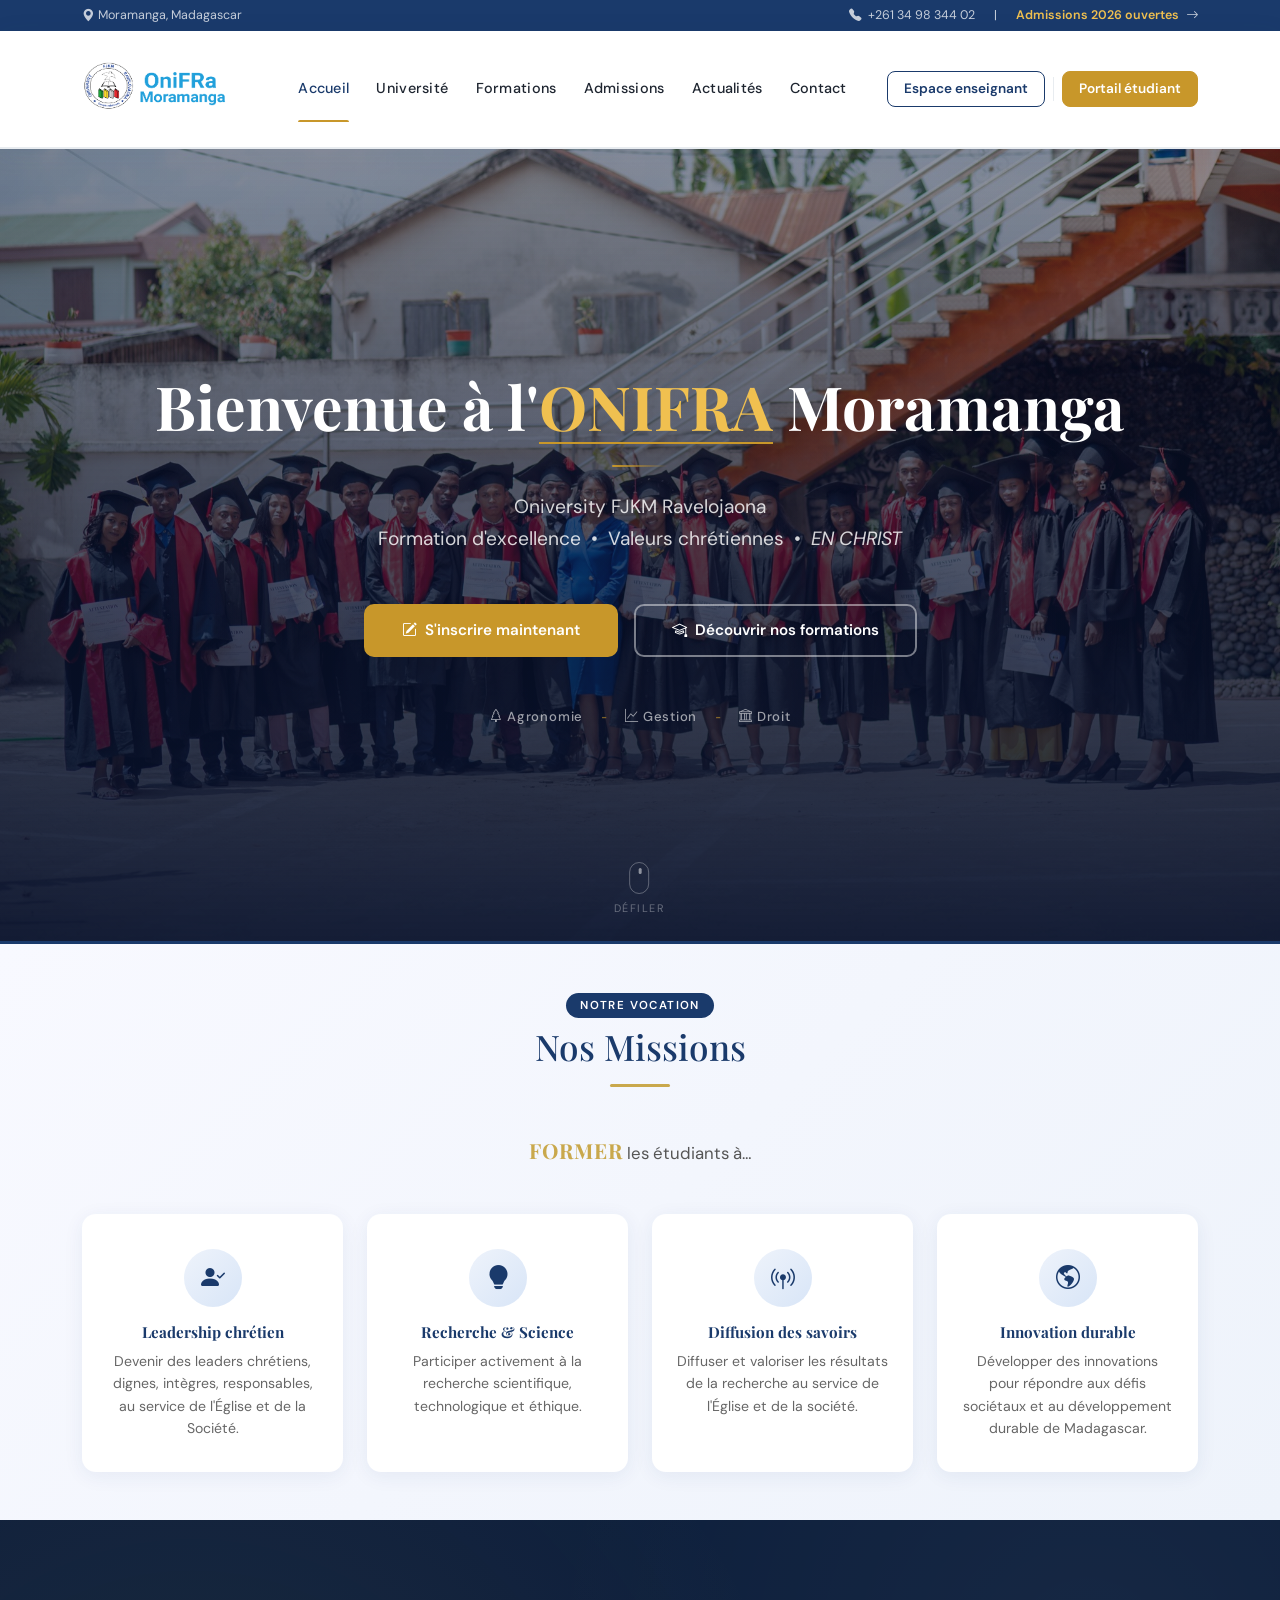
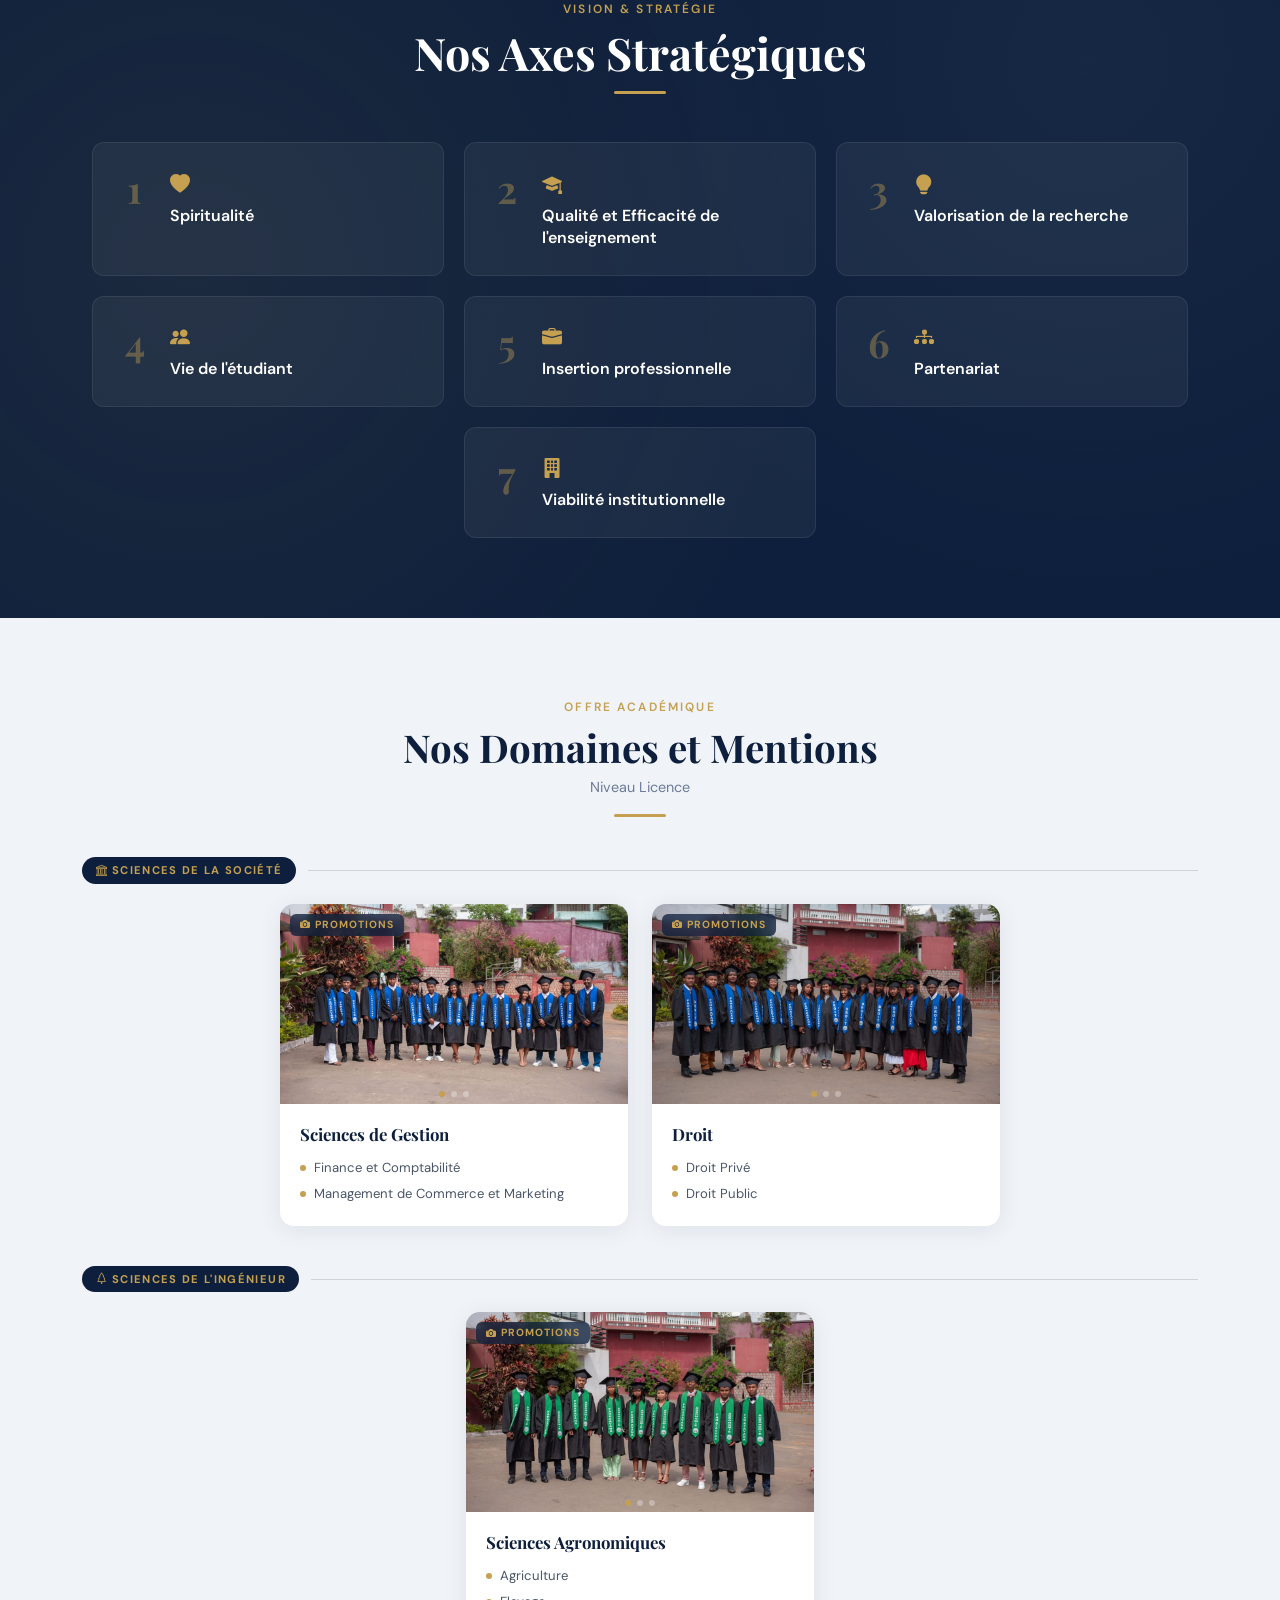
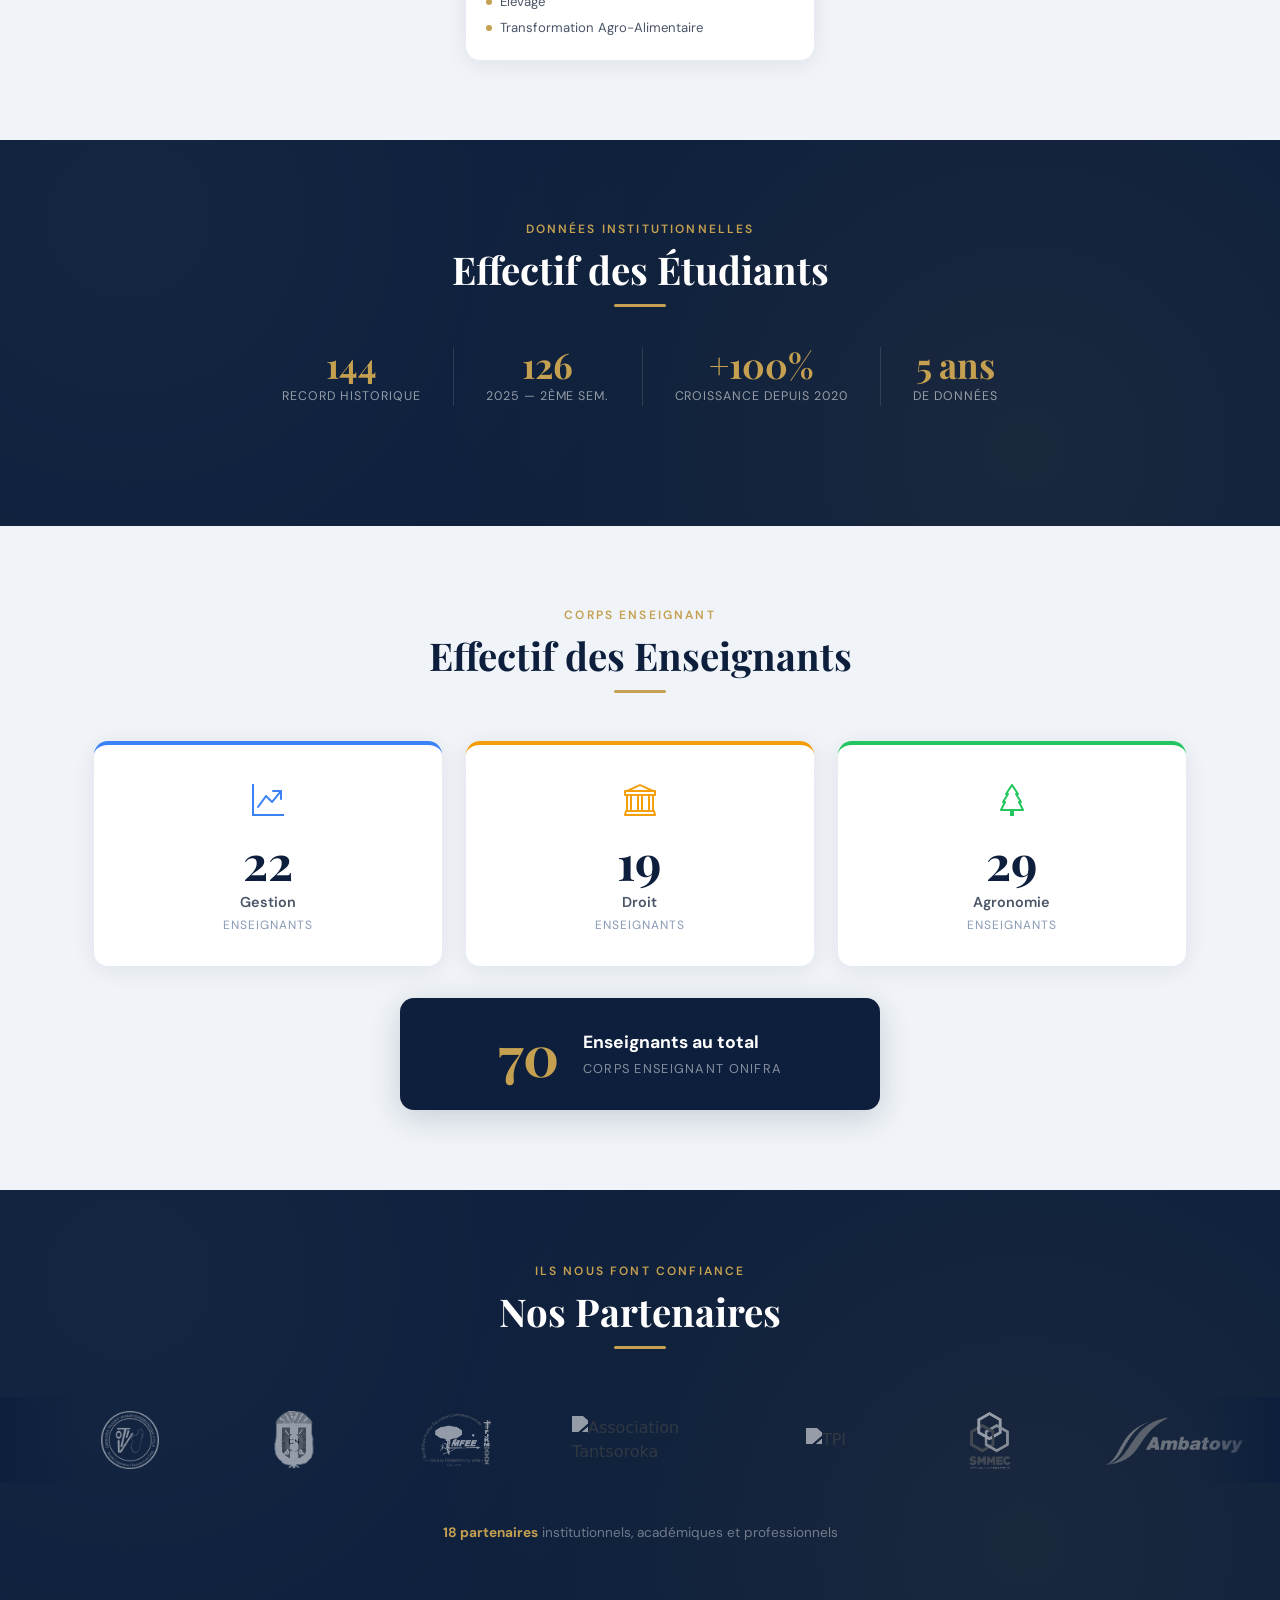
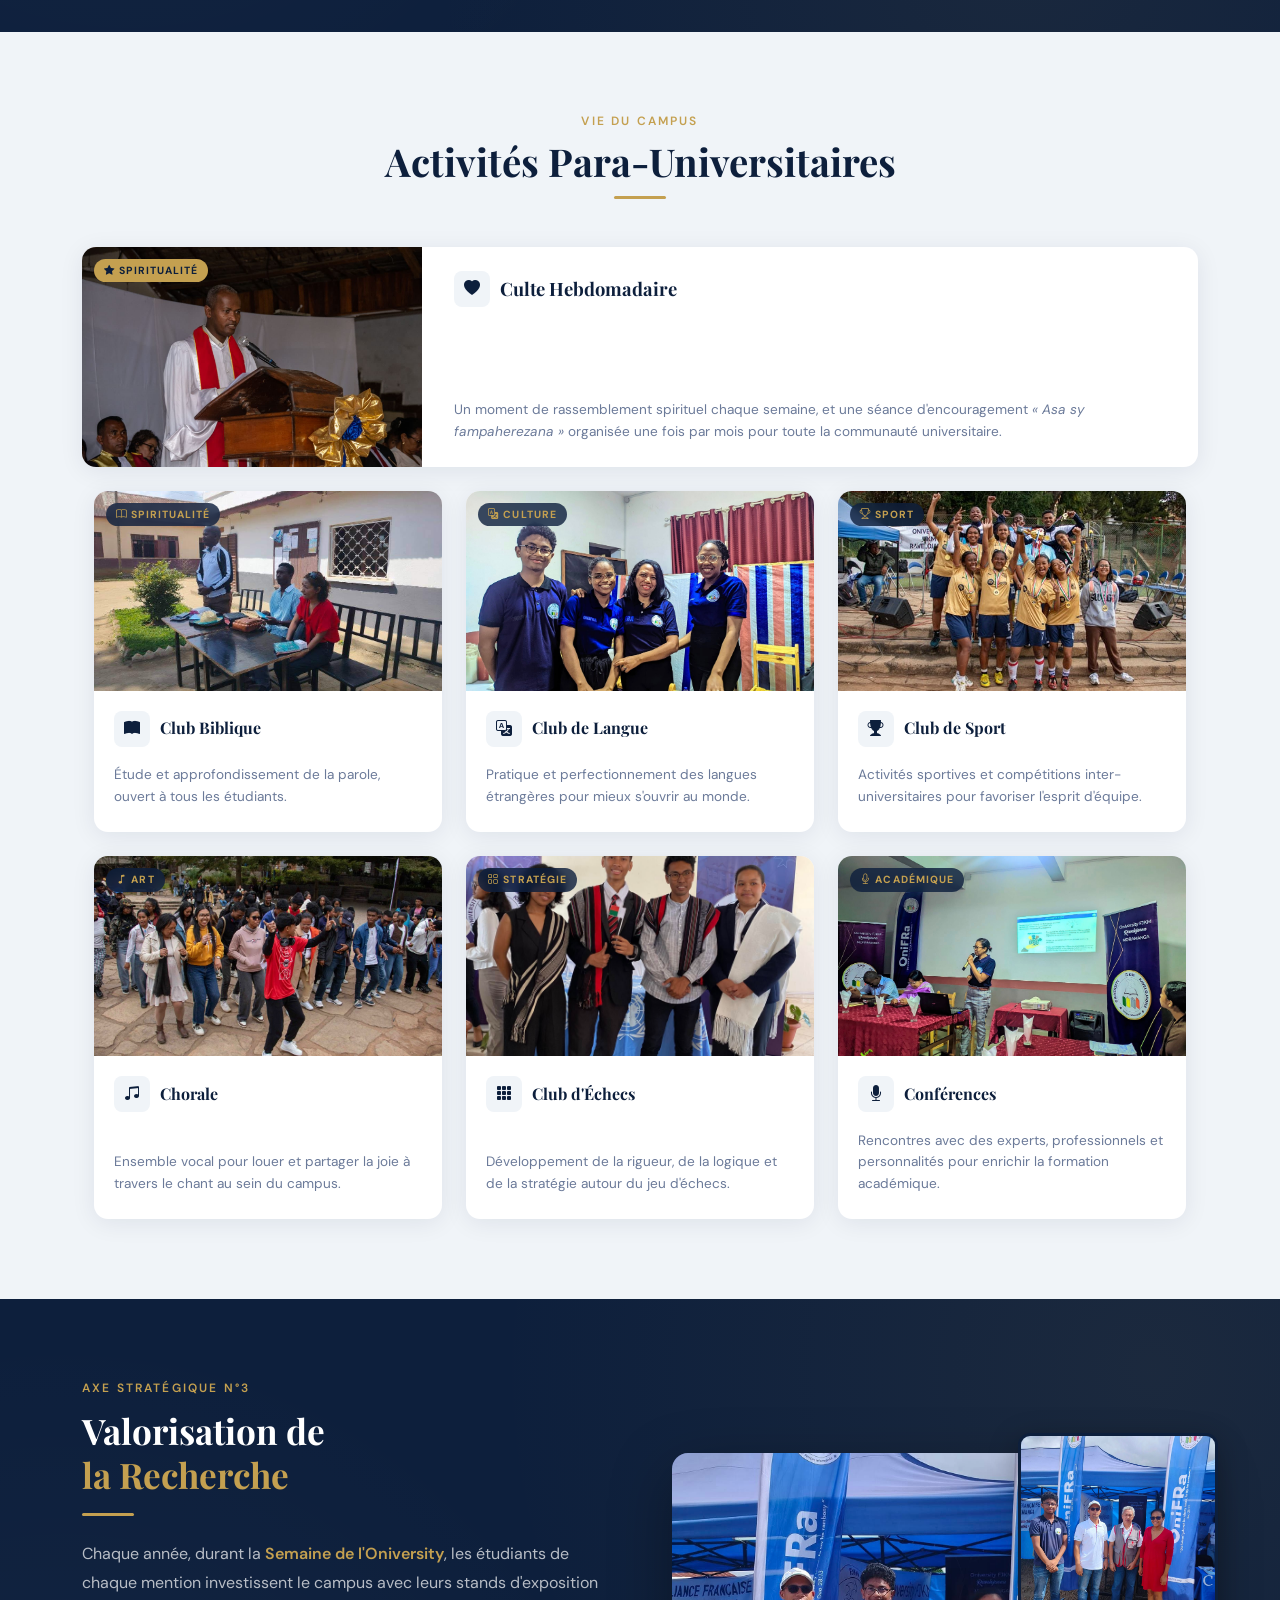
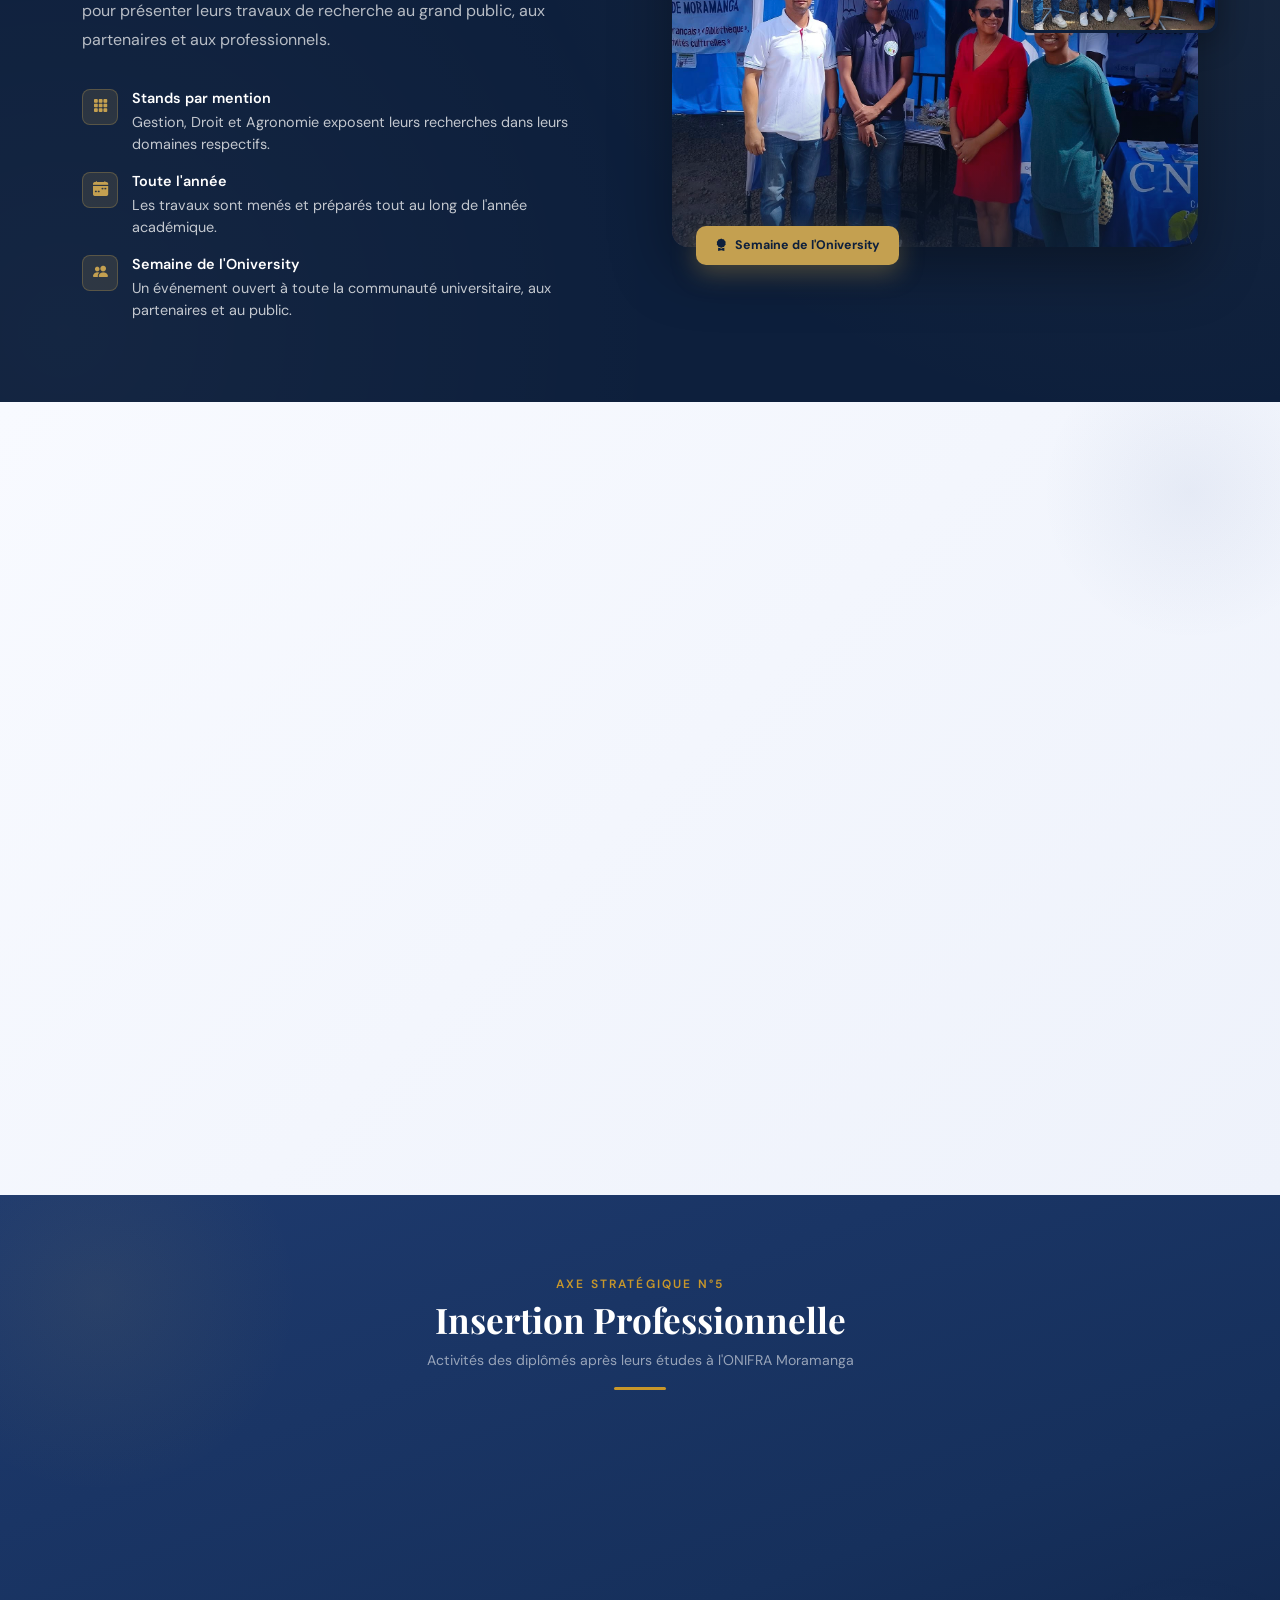
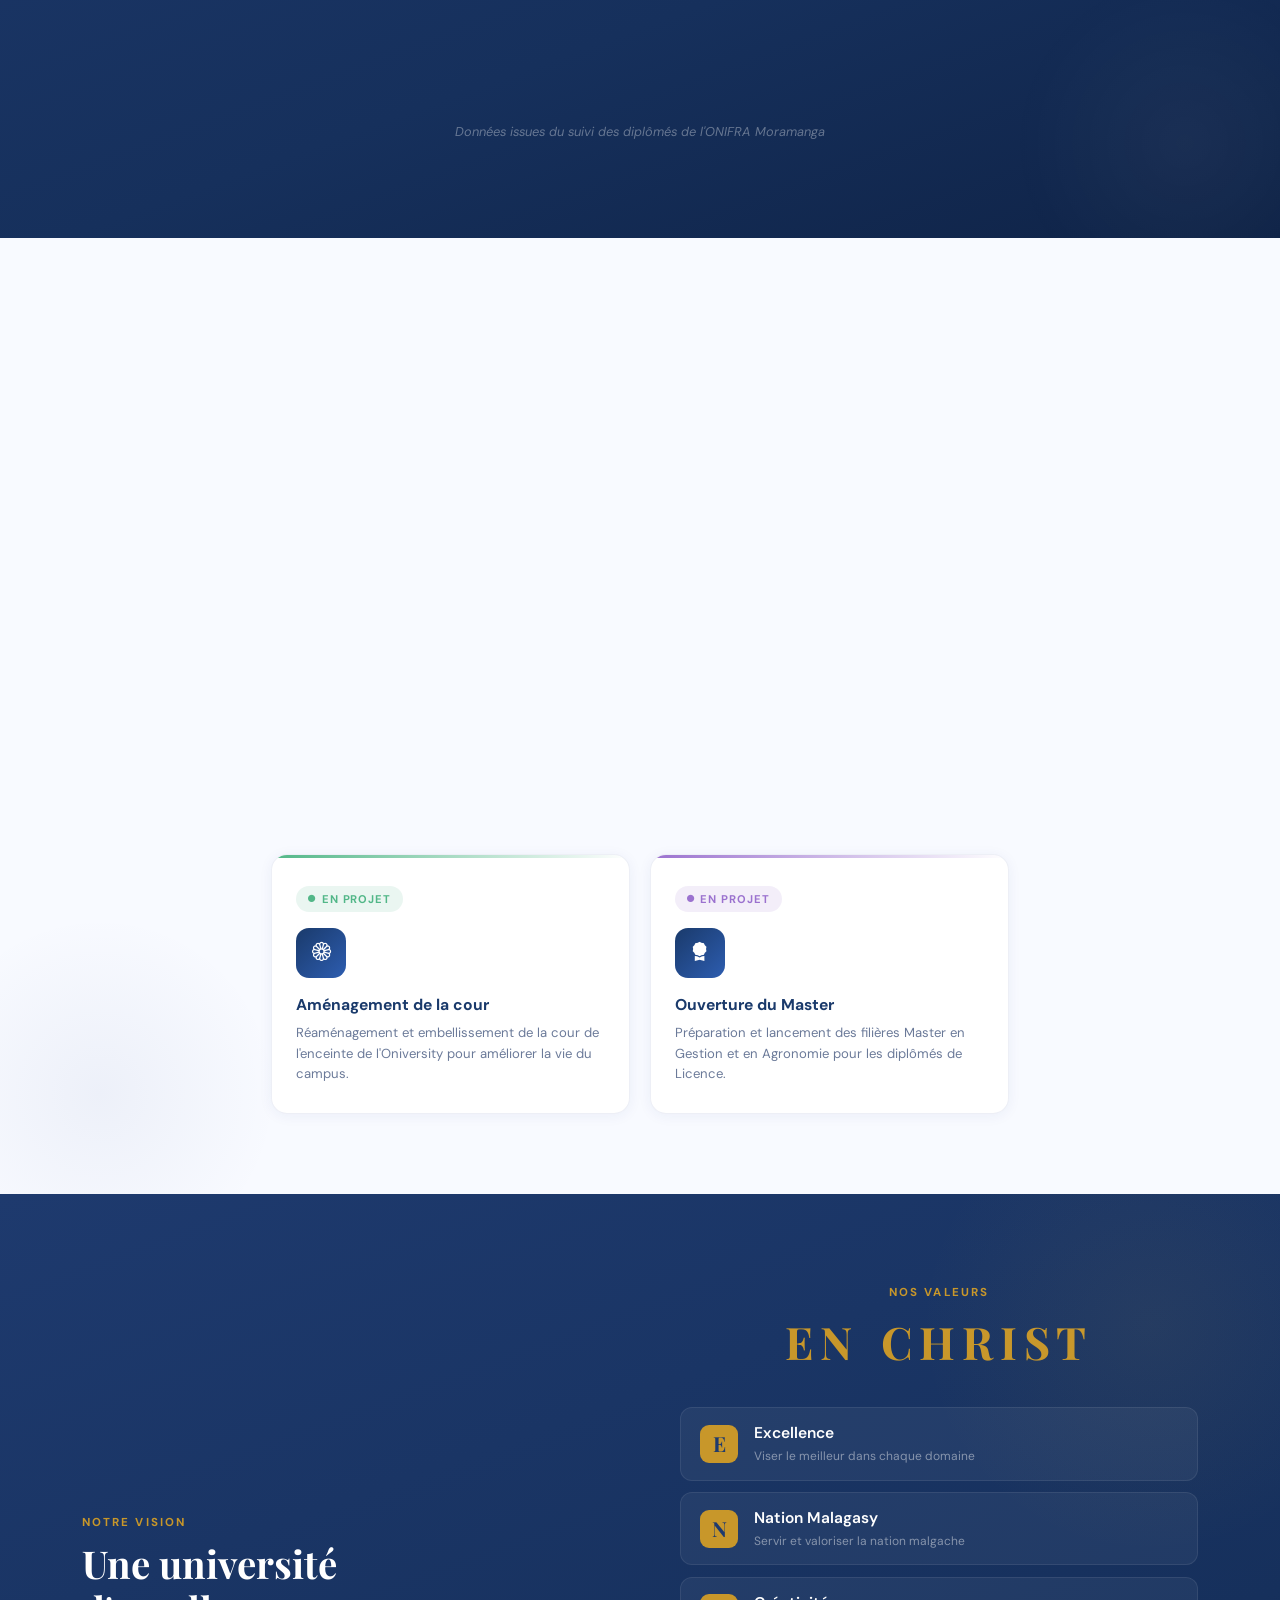
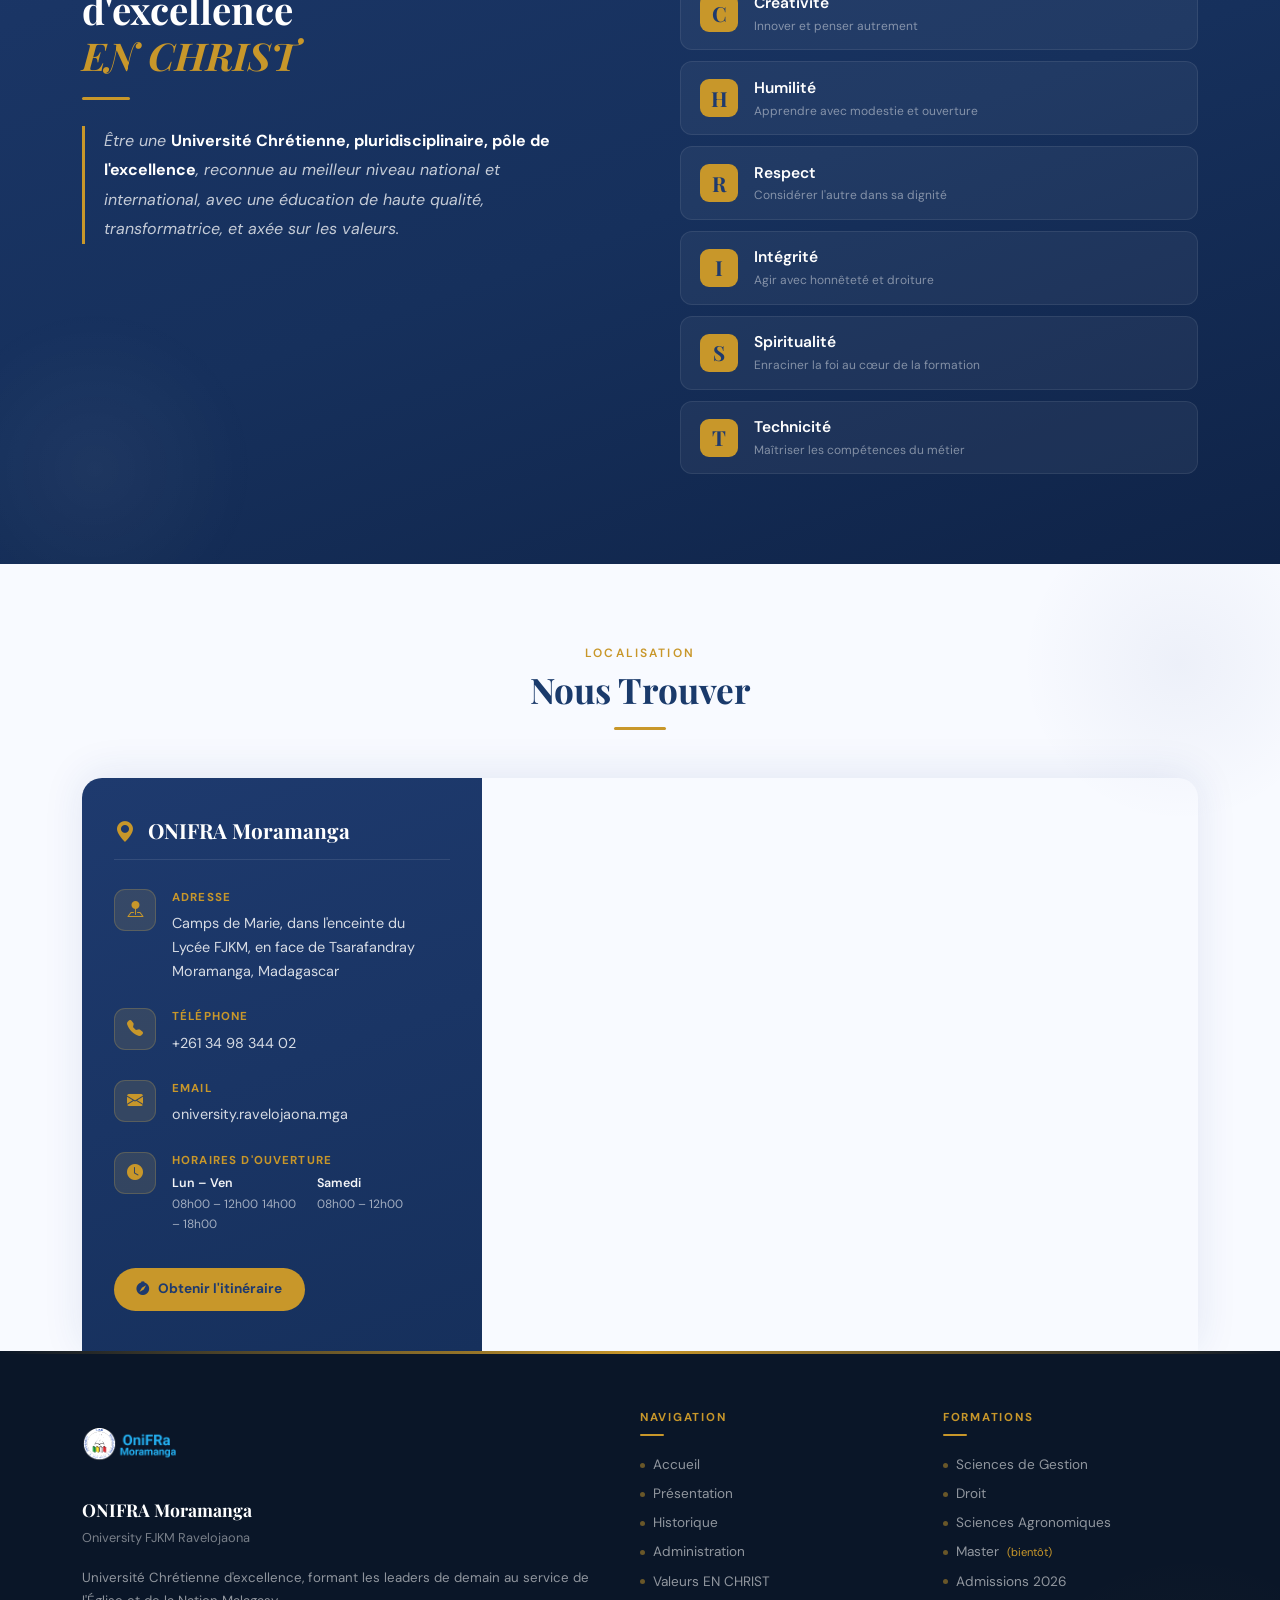
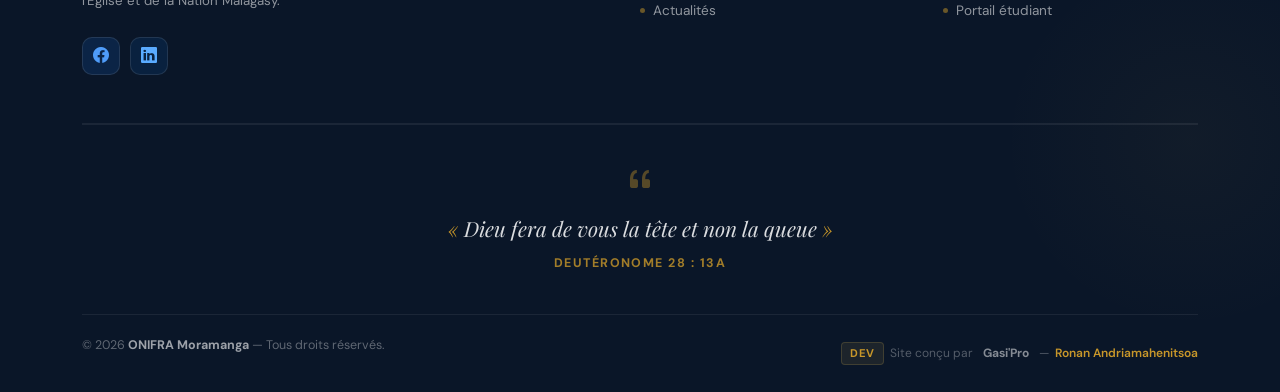
==== commit 2e041a5c: "Updat animation" ====
--- a/index.html
+++ b/index.html
@@ -167,13 +167,13 @@
 <section class="missions-section py-5">
   <div class="container">
 
-    <div class="text-center mb-5">
+    <div class="text-center mb-5 missions-header-anim">
       <span class="missions-label">Notre vocation</span>
       <h2 class="missions-title mt-2">Nos Missions</h2>
       <div class="missions-divider mx-auto mt-3"></div>
     </div>
 
-    <div class="missions-lead text-center mb-5">
+     <div class="missions-lead missions-lead-anim text-center mb-5">
       <span class="missions-verb">FORMER</span> les étudiants à…
     </div>
 
@@ -228,7 +228,7 @@
 <section class="axes-section">
   <div class="container position-relative">
 
-    <div style="text-align:center; width:100%; margin-bottom:1rem;">
+    <div class="axes-header-anim" style="text-align:center; width:100%; margin-bottom:1rem;">
       <span class="axes-label" style="display:block; text-align:center; width:100%;">Vision &amp; Stratégie</span>
       <h2 class="axes-title" style="text-align:center; width:100%;">Nos Axes Stratégiques</h2>
       <div class="axes-divider" style="margin:0.75rem auto 0;"></div>
@@ -1233,21 +1233,52 @@
 
 <script src="https://cdn.jsdelivr.net/npm/bootstrap@5.3.2/dist/js/bootstrap.bundle.min.js"></script>
 <script>
-  window.addEventListener('scroll', () => {
-    document.getElementById('mainNav').classList.toggle('scrolled', window.scrollY > 20);
-  });
-  const observer = new IntersectionObserver((entries) => {
+(function () {
+  const obsAxes = new IntersectionObserver((entries) => {
     entries.forEach(entry => {
       if (entry.isIntersecting) {
-        entry.target.classList.add('visible');
-        observer.unobserve(entry.target);
+        const el = entry.target;
+        const delay = parseInt(el.dataset.axeDelay) || 0;
+        setTimeout(() => el.classList.add('axes-visible'), delay);
+      } else {
+
+        entry.target.classList.remove('axes-visible');
       }
     });
   }, { threshold: 0.15 });
 
-  document.querySelectorAll('.missions-animate, .mission-card-wrap').forEach(el => {
-    observer.observe(el);
+  const axesHeader = document.querySelector('.axes-header-anim');
+  if (axesHeader) obsAxes.observe(axesHeader);
+
+  document.querySelectorAll('.axe-card').forEach((el, i) => {
+    el.dataset.axeDelay = i * 80;
+    obsAxes.observe(el);
   });
+})();
+</script>
+<script>
+(function () {
+  const obsMissions = new IntersectionObserver((entries) => {
+    entries.forEach(entry => {
+      if (entry.isIntersecting) {
+        const el = entry.target;
+        const delay = parseInt(el.dataset.missionDelay) || 0;
+        setTimeout(() => el.classList.add('missions-visible'), delay);
+      } else {
+        entry.target.classList.remove('missions-visible');
+      }
+    });
+  }, { threshold: 0.15 });
+
+  document.querySelectorAll('.missions-header-anim, .missions-lead-anim').forEach(el => {
+    obsMissions.observe(el);
+  });
+
+  document.querySelectorAll('.mission-card-wrap').forEach((el, i) => {
+    el.dataset.missionDelay = i * 100;
+    obsMissions.observe(el);
+  });
+})();
 </script>
 <script>
   (function () {
--- a/assets/css/style.css
+++ b/assets/css/style.css
@@ -582,6 +582,37 @@
   }
 }
 
+.missions-header-anim {
+  opacity: 0;
+  transform: translateY(20px);
+  transition: opacity .5s ease, transform .5s ease;
+}
+.missions-header-anim.missions-visible {
+  opacity: 1;
+  transform: translateY(0);
+}
+
+.missions-lead-anim {
+  opacity: 0;
+  transform: translateY(14px);
+  transition: opacity .45s ease .2s, transform .45s ease .2s;
+}
+.missions-lead-anim.missions-visible {
+  opacity: 1;
+  transform: translateY(0);
+}
+
+/* Cards */
+.mission-card-wrap {
+  opacity: 0;
+  transform: translateY(22px);
+  transition: opacity .4s ease, transform .4s ease;
+}
+.mission-card-wrap.missions-visible {
+  opacity: 1;
+  transform: translateY(0);
+}
+
   /* ══════════════════════════════════════
      axes stratégique
   ══════════════════════════════════════ */
@@ -694,4 +725,26 @@
   color: #fff;
   margin: 0;
   line-height: 1.4;
+}
+
+/* Header axes */
+.axes-header-anim {
+  opacity: 0;
+  transform: translateY(20px);
+  transition: opacity .5s ease, transform .5s ease;
+}
+.axes-header-anim.axes-visible {
+  opacity: 1;
+  transform: translateY(0);
+}
+
+/* Cards axes */
+.axe-card {
+  opacity: 0;
+  transform: translateY(22px);
+  transition: opacity .4s ease, transform .4s ease;
+}
+.axe-card.axes-visible {
+  opacity: 1;
+  transform: translateY(0);
 }
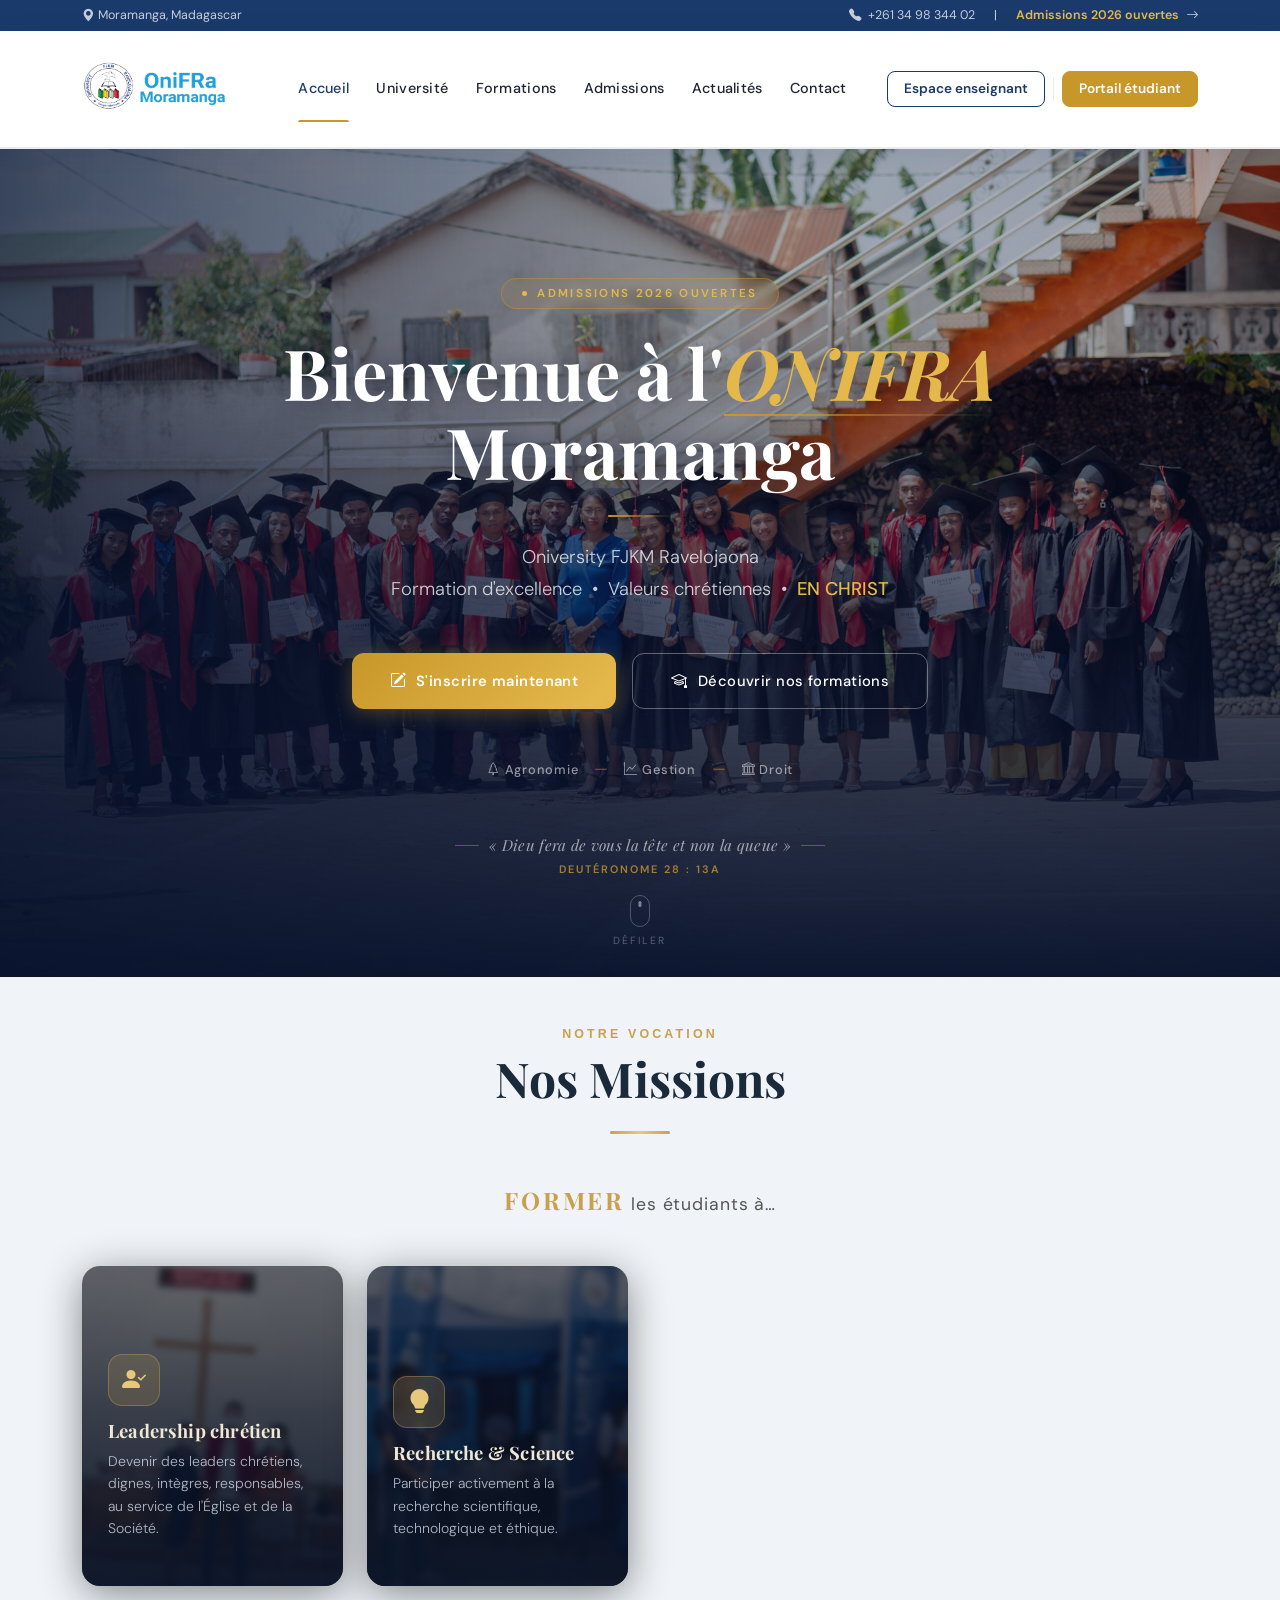
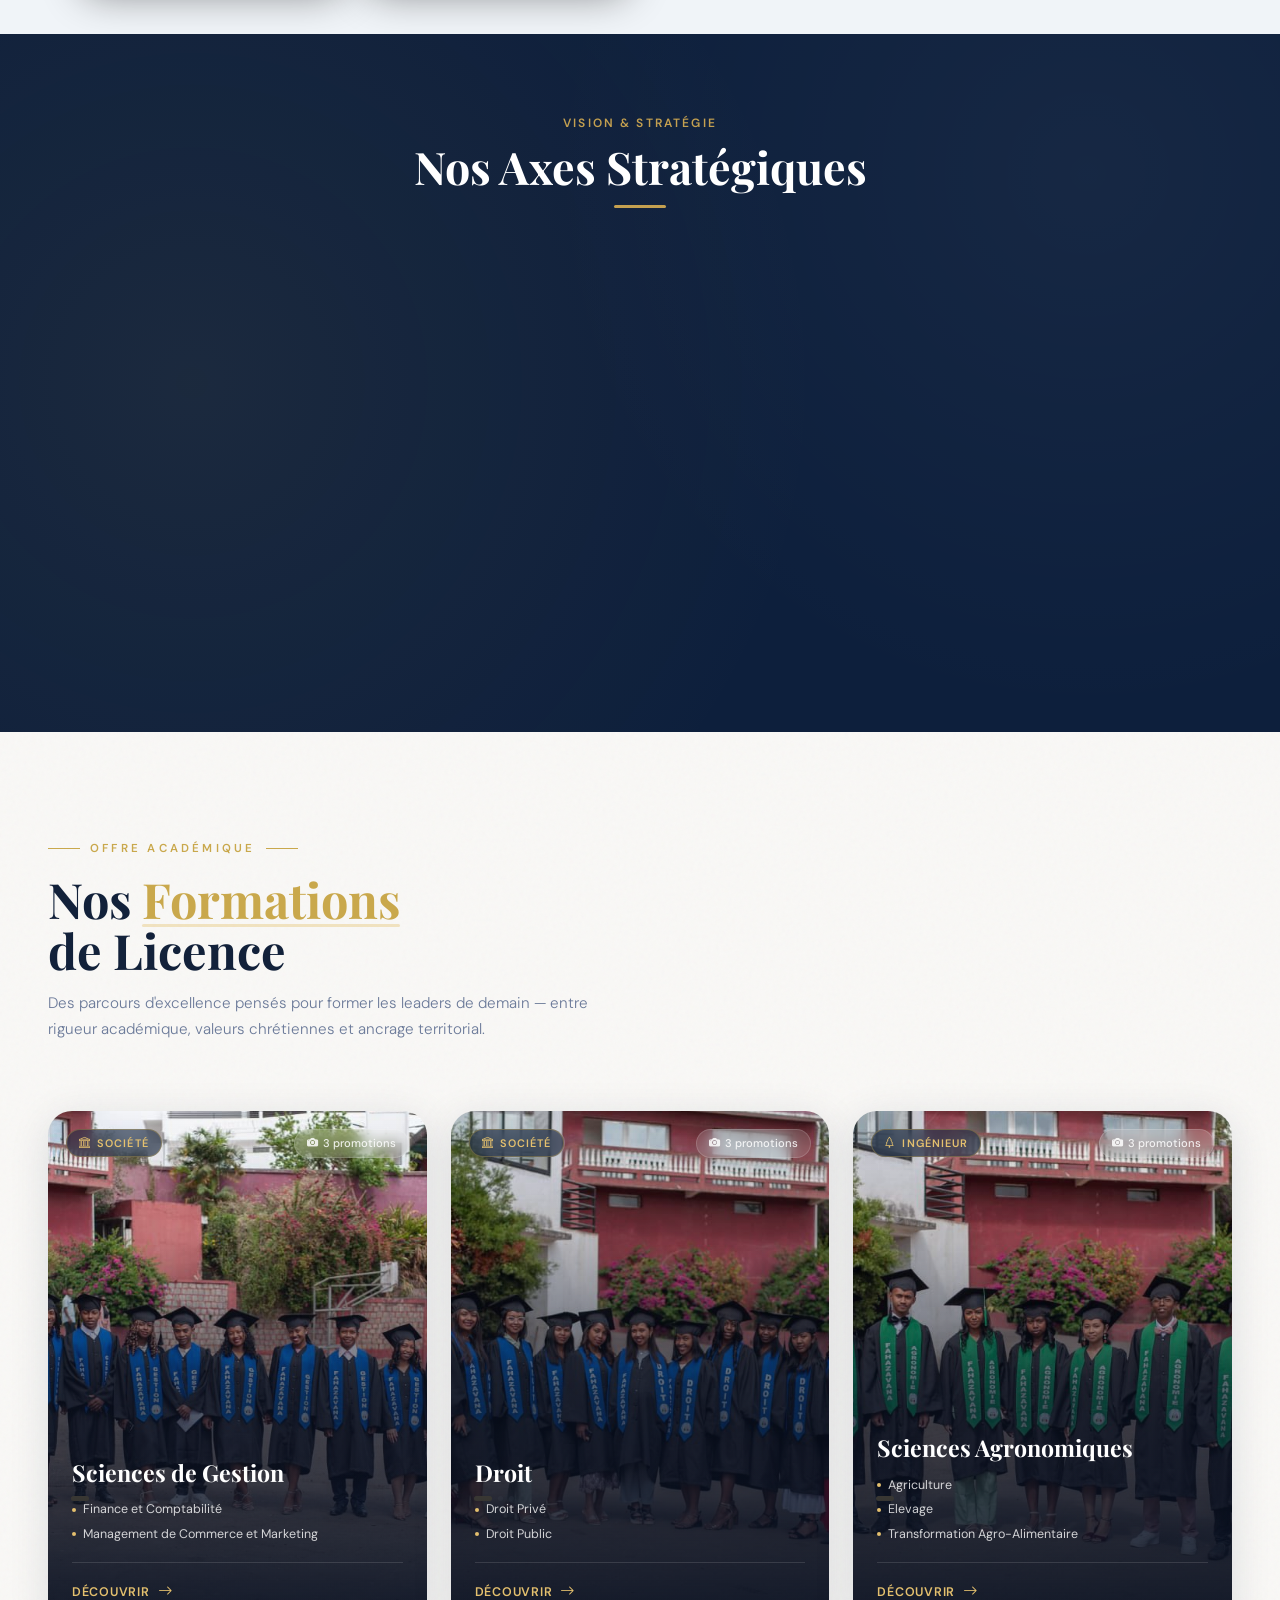
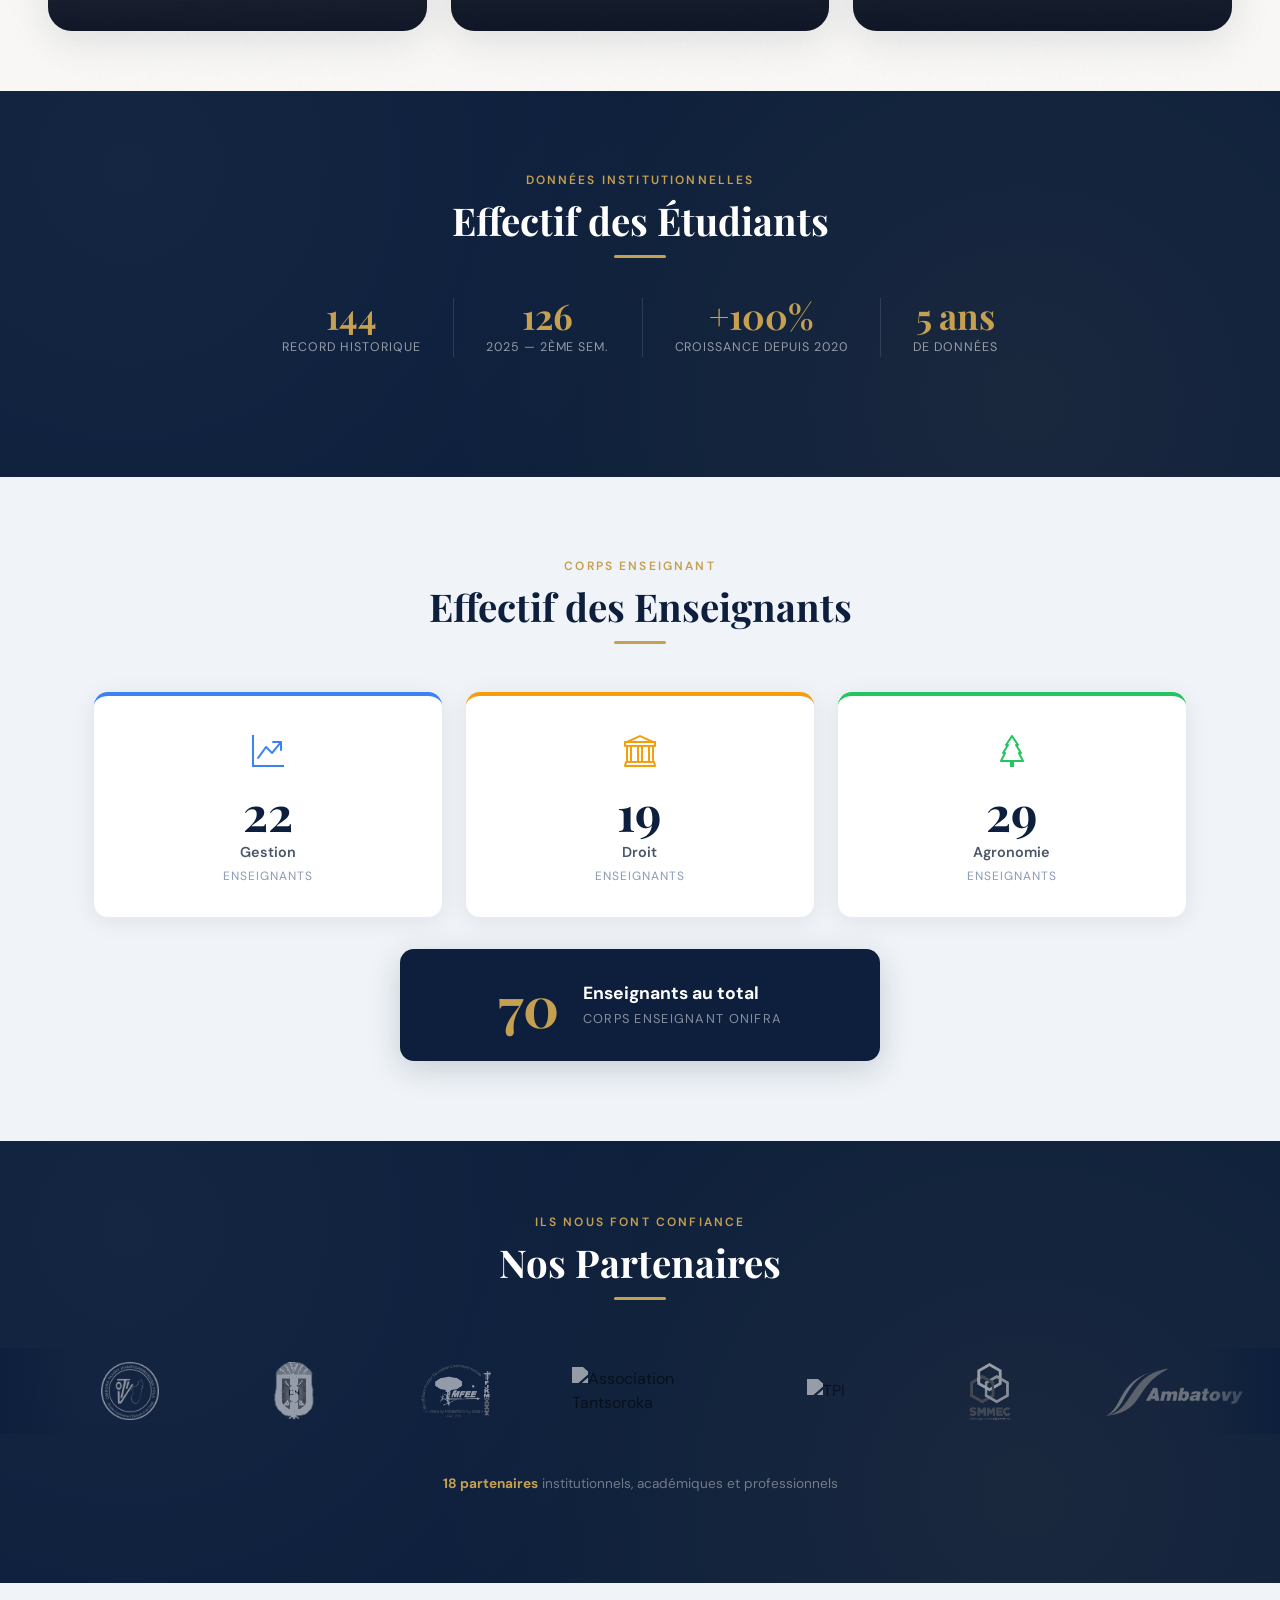
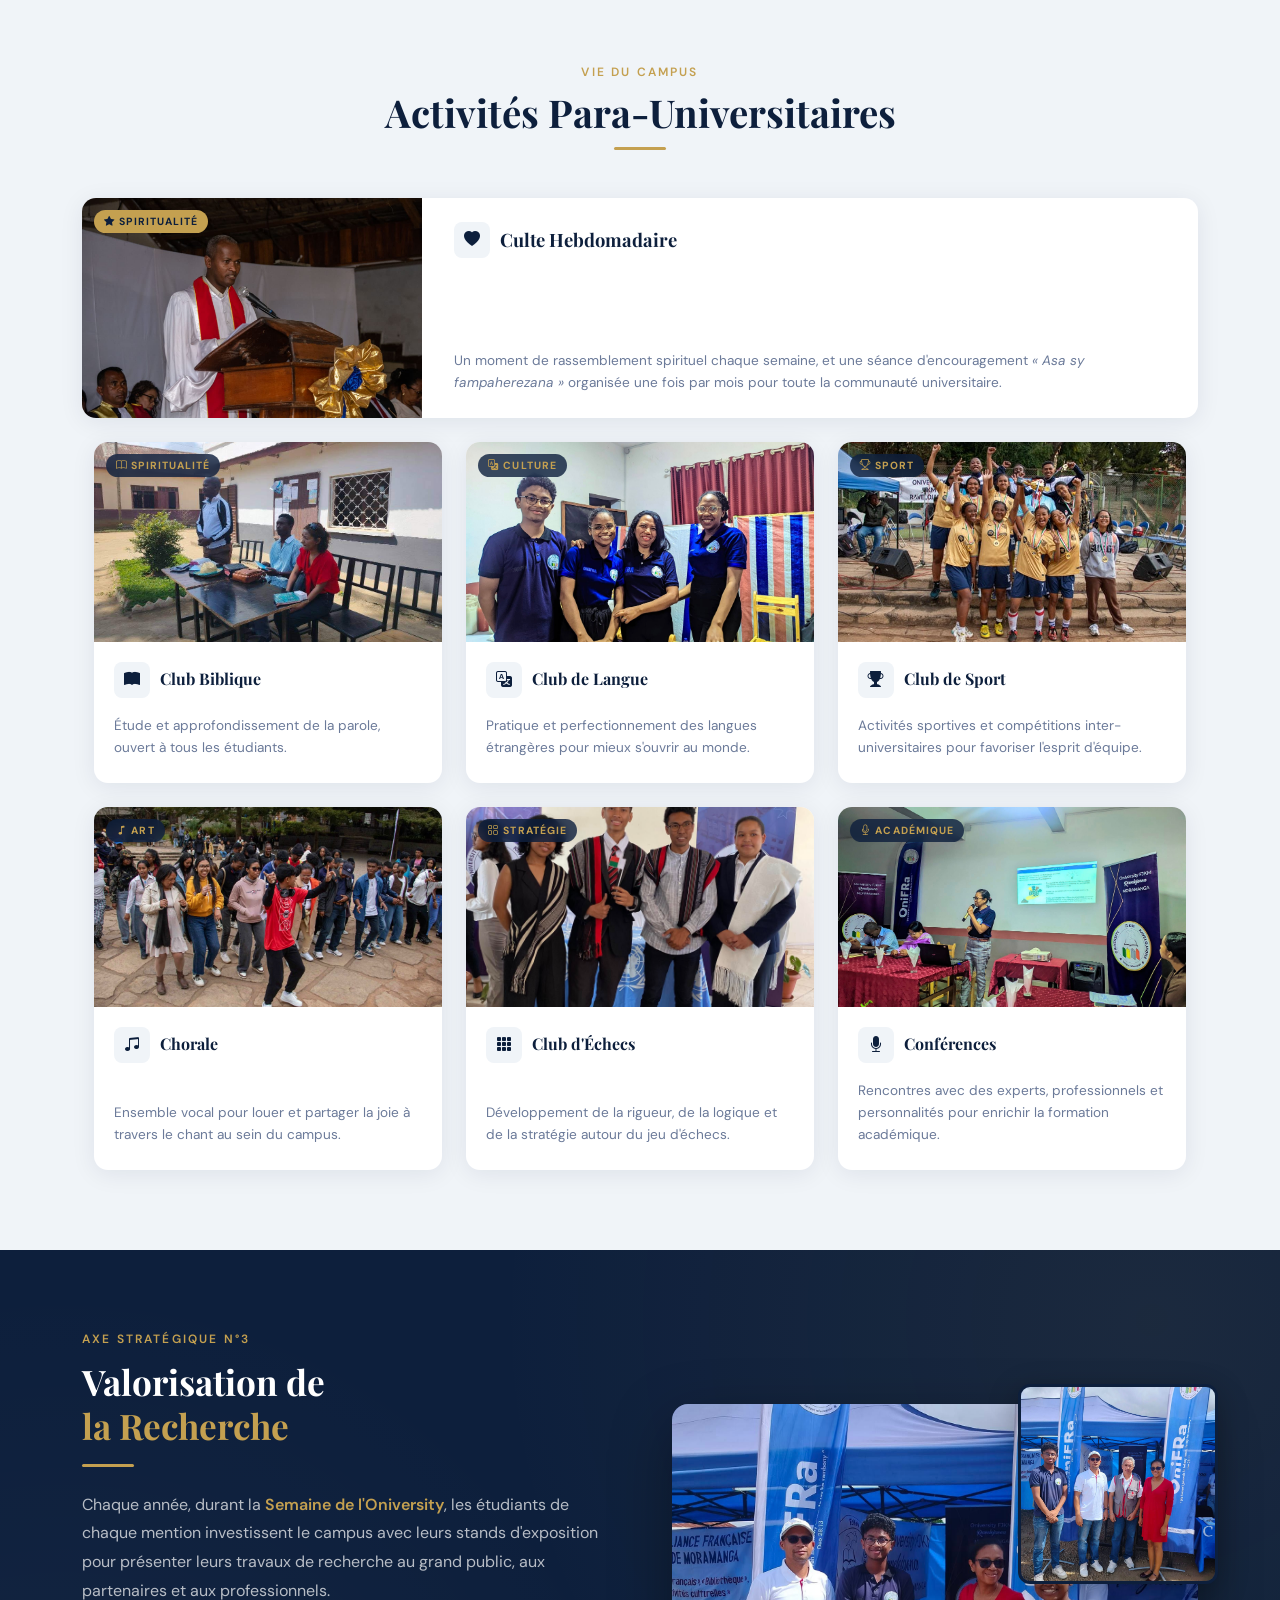
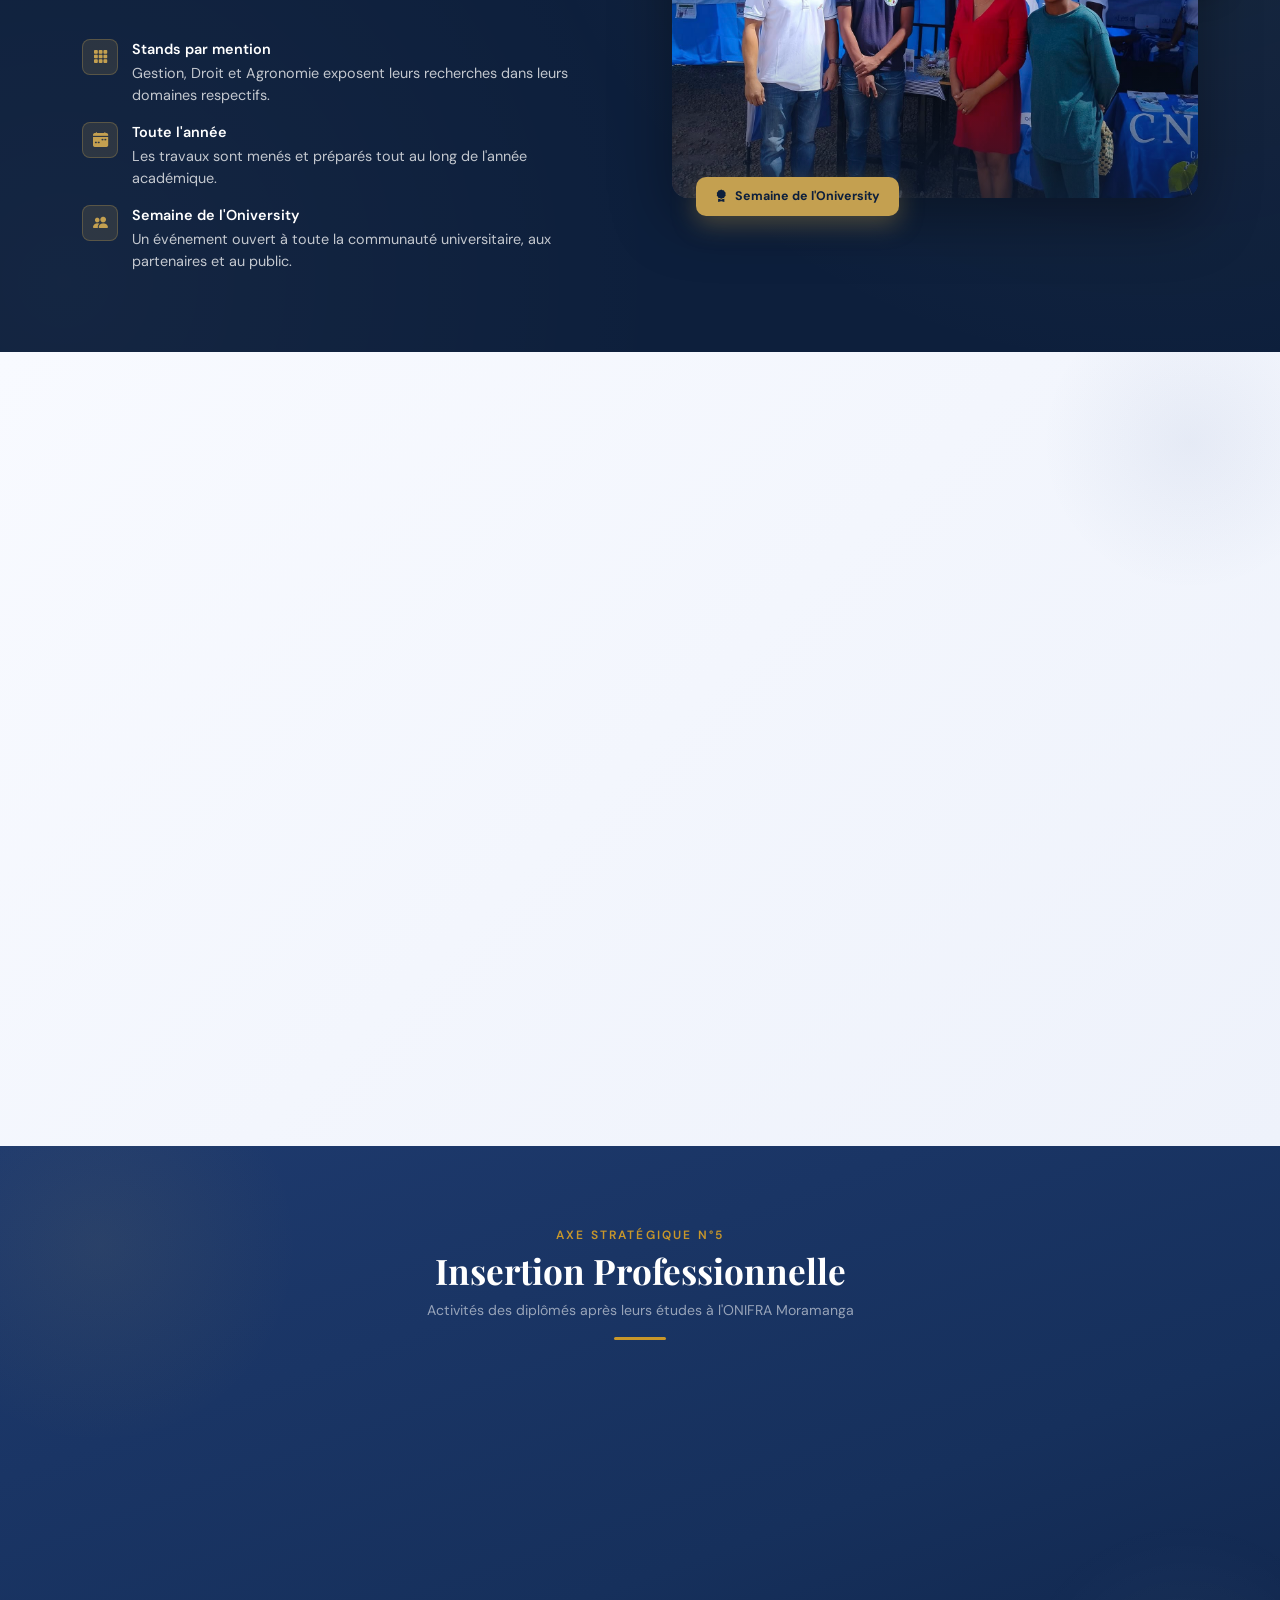
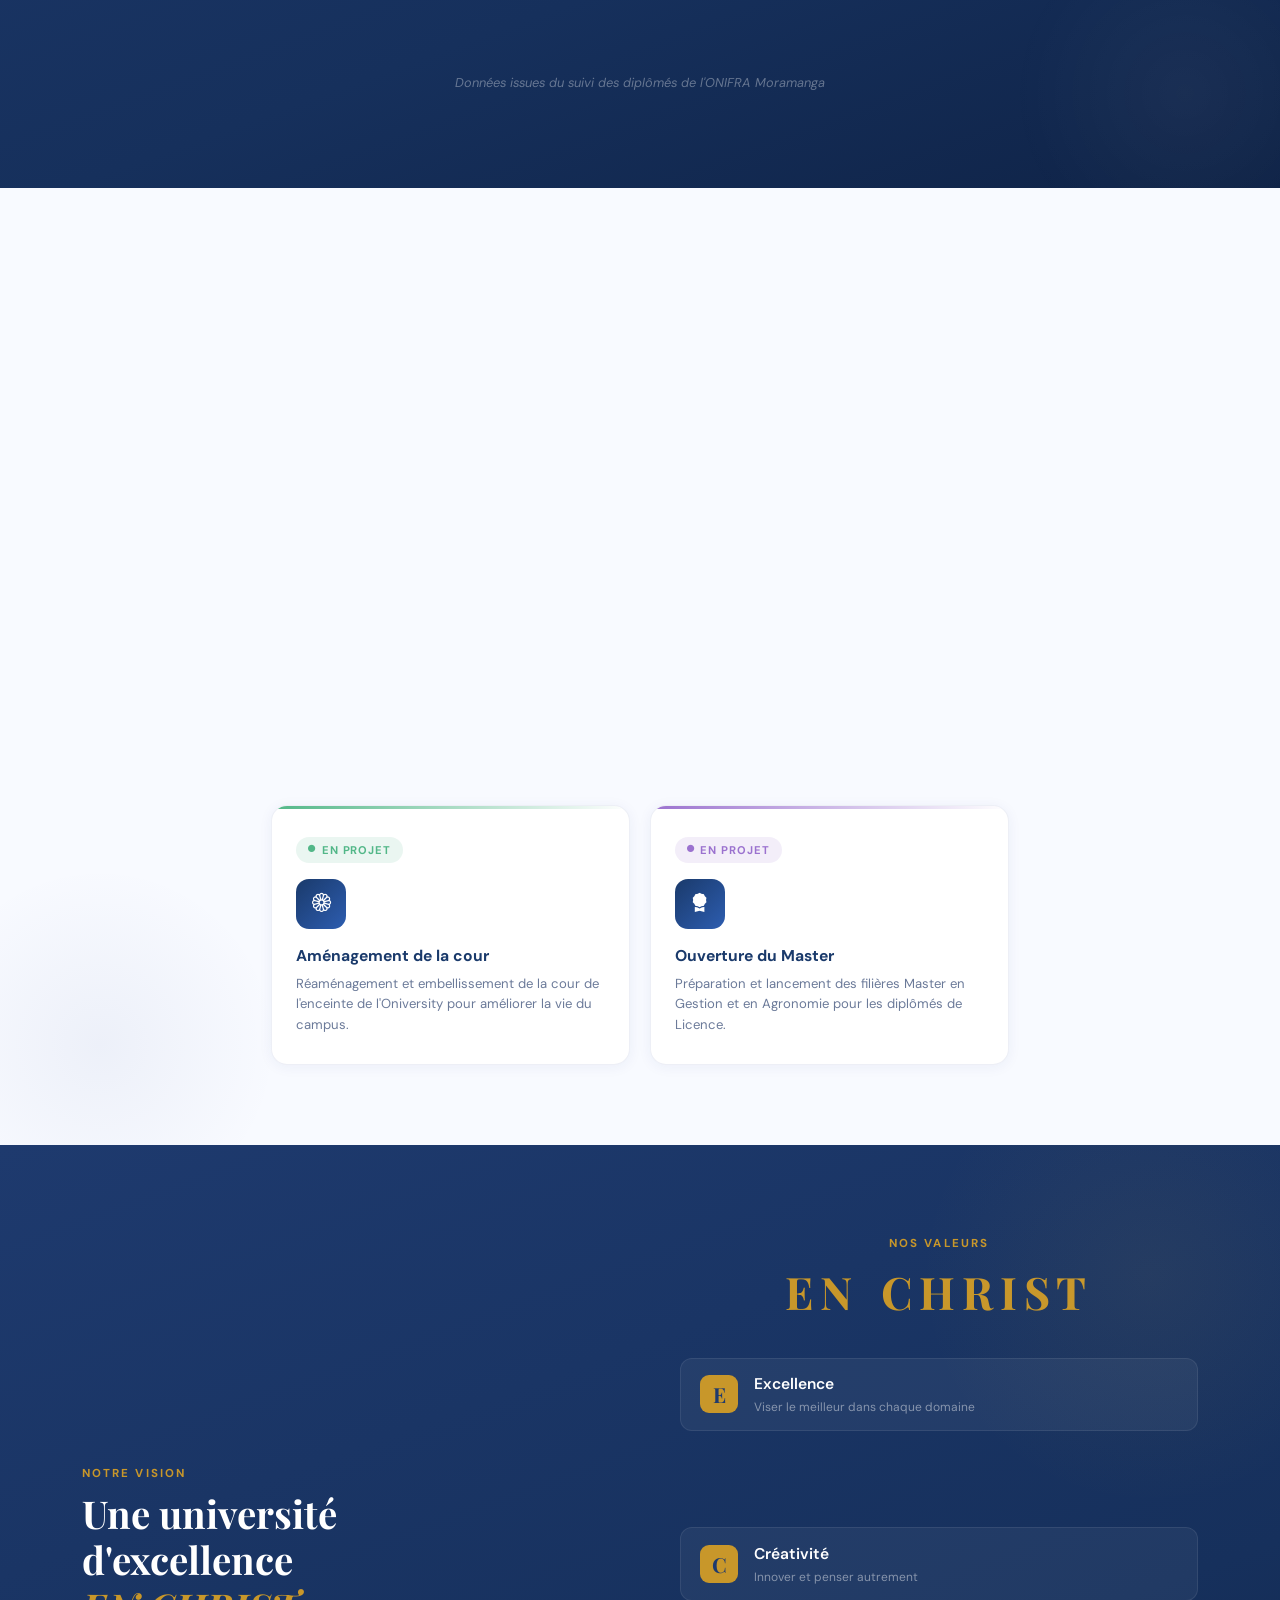
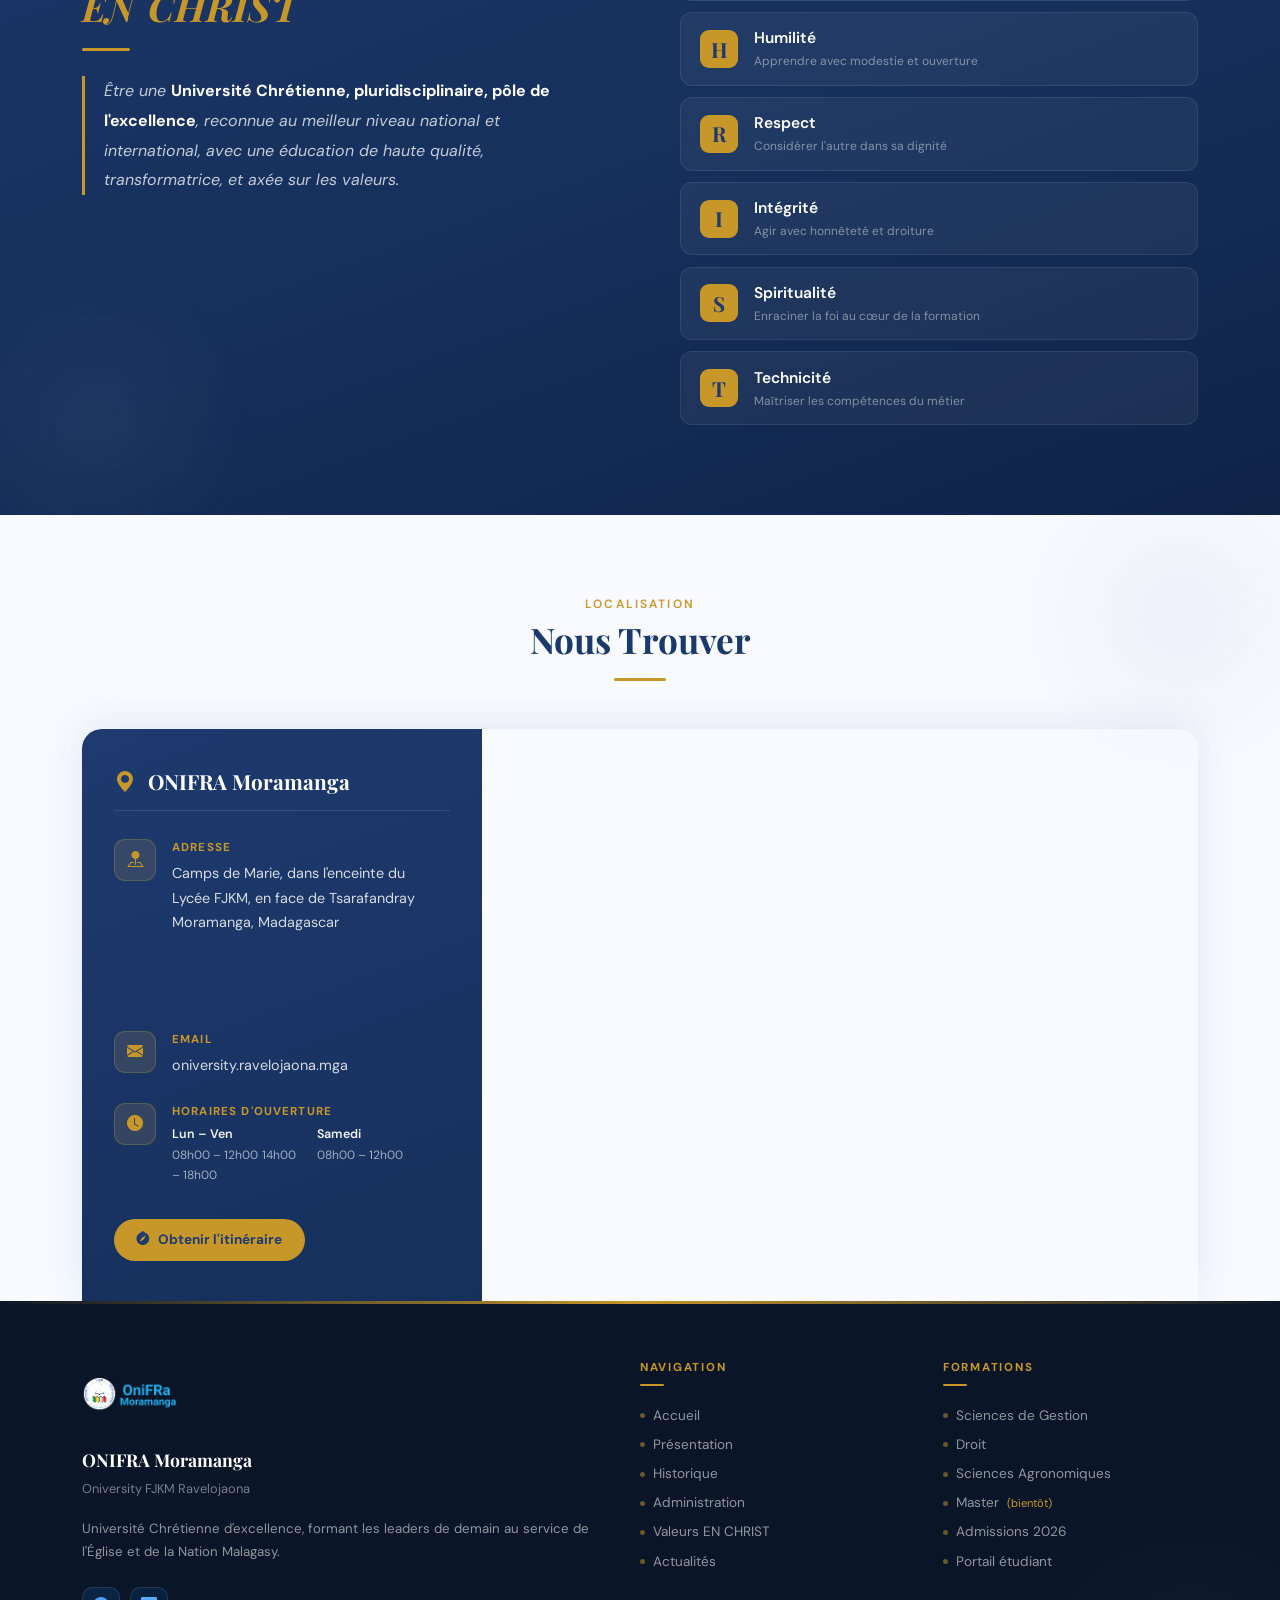
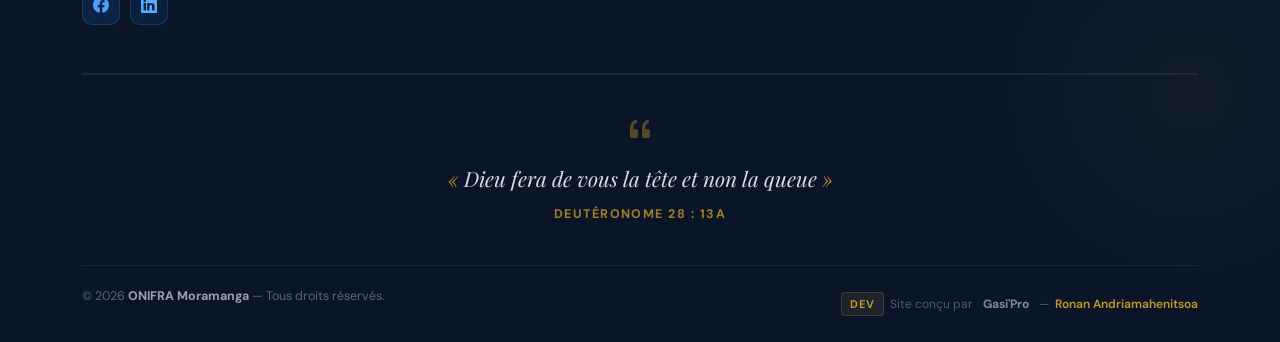
==== commit 0e3731b9: "Update styles and add presentation page" ====
--- a/index.html
+++ b/index.html
@@ -1,6 +1,6 @@
 <!DOCTYPE html>
 <html>
-<head>
+<head lang="fr">
 	<meta charset="utf-8">
 	<meta name="viewport" content="width=device-width, initial-scale=1">
 	<title>ONIFRA - Moramanga</title>
@@ -12,10 +12,53 @@
   <link rel="stylesheet" href="assets/css/style3.css">  
   <link href="https://fonts.googleapis.com/css2?family=Playfair+Display:wght@600;700&family=DM+Sans:wght@400;500;600&display=swap" rel="stylesheet">
   <link rel="preload" as="image" href="assets/img/campus.jpg" fetchpriority="high">
+  <style>
+    /* PRELOAD */
+    #preloader {
+      position: fixed;
+      top: 0; left: 0;
+      width: 100vw;
+      height: 100vh;
+      background: rgba(255, 255, 255, 0.92);
+      backdrop-filter: blur(8px);
+      display: flex;
+      align-items: center;
+      justify-content: center;
+      z-index: 9999;
+      visibility: visible;
+      opacity: 1;
+      transition: opacity 1.2s ease, visibility 1.2s ease; 
+      pointer-events: none;
+    }
+
+    #preloader.loaded {
+      opacity: 0;
+      visibility: hidden;
+    }
+
+    .logo-only {
+      width: 250px;          
+      height: auto;
+      animation: float 2.5s ease-in-out infinite;
+    }
+
+    @keyframes float {
+      0%, 100% { transform: translateY(0); }
+      50% { transform: translateY(-18px); }
+    }
+  </style>
+  <link rel="preload" as="image" href="assets/img/promotion/gestion-bz.jpg" fetchpriority="high">
+  <link rel="preload" as="image" href="assets/img/promotion/droit-bz.jpg" fetchpriority="high">
+  <link rel="preload" as="image" href="assets/img/promotion/agro-bz.jpg" fetchpriority="high">
 </head>
 <body style="background:#f0f4f8; min-height:100vh;  margin:0;">
 
-	<!-- TOPBAR -->
+  <!-- PRELOADER -->
+  <div id="preloader">
+    <img src="assets/img/logo/logo.webp" alt="Logo-oniFRa" class="logo-only">
+  </div>
+
+  <!-- TOPBAR -->
   <div class="topbar d-none d-lg-block">
     <div class="container d-flex justify-content-between align-items-center">
       <span><i class="bi bi-geo-alt-fill me-1"></i>Moramanga, Madagascar</span>
@@ -110,25 +153,34 @@
 <!-- HERO -->
 <header class="hero">
   <img
-  class="hero-bg"
-  src="assets/img/campus.jpg"
-  alt="Campus ONIFRA Moramanga"
-  width="1920" height="1080"
-  fetchpriority="high"
-  loading="eager"
-  decoding="async"
+    class="hero-bg"
+    src="assets/img/campus.jpg"
+    alt="Campus ONIFRA Moramanga"
+    width="1920" height="1080"
+    fetchpriority="high"
+    loading="eager"
+    decoding="async"
   >
 
   <div class="hero-inner">
     <div class="container text-center">
 
+      <!-- Badge -->
+      <div class="mb-4">
+        <span class="hero-badge">
+          <span class="dot"></span>
+          Admissions 2026 ouvertes
+        </span>
+      </div>
+
       <!-- Titre -->
       <h1 class="hero-title mb-4">
-        Bienvenue à l'<span class="gold">ONIFRA</span> Moramanga
+        Bienvenue à l'<span class="gold">ONIFRA</span><br>Moramanga
       </h1>
 
       <div class="hero-divider mb-4"></div>
 
+      <!-- Sous-titre -->
       <p class="hero-sub mb-5">
         Oniversity FJKM Ravelojaona<br>
         Formation d'excellence &nbsp;•&nbsp; Valeurs chrétiennes &nbsp;•&nbsp; <em>EN CHRIST</em>
@@ -146,17 +198,29 @@
         </a>
       </div>
 
-      <div class="hero-tags d-flex justify-content-center align-items-center gap-3 flex-wrap">
+      <!-- Tags -->
+      <div class="hero-tags d-flex justify-content-center align-items-center gap-3 flex-wrap mb-5">
         <span class="hero-tag"><i class="bi bi-tree me-1"></i>Agronomie</span>
-        <span class="hero-tag-sep">-</span>
+        <span class="hero-tag-sep">—</span>
         <span class="hero-tag"><i class="bi bi-graph-up me-1"></i>Gestion</span>
-        <span class="hero-tag-sep">-</span>
+        <span class="hero-tag-sep">—</span>
         <span class="hero-tag"><i class="bi bi-bank me-1"></i>Droit</span>
       </div>
 
+      <!-- Verset -->
+      <div class="hero-verset">
+        <div class="hero-verset-line">
+          <span class="hero-verset-text">
+            « Dieu fera de vous la tête et non la queue »
+          </span>
+        </div>
+        <span class="hero-verset-ref">Deutéronome 28 : 13a</span>
+      </div>
+
     </div>
   </div>
 
+  <!-- Scroll hint -->
   <div class="scroll-hint">
     <div class="scroll-mouse"></div>
     <span>Défiler</span>
@@ -166,63 +230,81 @@
 <!-- MISSIONS -->
 <section class="missions-section py-5">
   <div class="container">
-
     <div class="text-center mb-5 missions-header-anim">
       <span class="missions-label">Notre vocation</span>
       <h2 class="missions-title mt-2">Nos Missions</h2>
       <div class="missions-divider mx-auto mt-3"></div>
     </div>
 
-     <div class="missions-lead missions-lead-anim text-center mb-5">
+    <div class="missions-lead missions-lead-anim text-center mb-5">
       <span class="missions-verb">FORMER</span> les étudiants à…
     </div>
 
     <div class="row g-4 justify-content-center">
 
+      <!-- Card 1 -->
       <div class="col-md-6 col-lg-3 mission-card-wrap">
         <div class="mission-card h-100">
-          <div class="mission-icon-wrap mb-3">
-            <i class="bi bi-person-check-fill"></i>
+          <div class="mission-card-bg bg-leadership"></div>
+          <div class="mission-card-veil"></div>
+          <div class="mission-card-content">
+            <div class="mission-icon-wrap">
+              <i class="bi bi-person-check-fill"></i>
+            </div>
+            <h6 class="mission-card-title">Leadership chrétien</h6>
+            <p class="mission-card-text">Devenir des leaders chrétiens, dignes, intègres, responsables, au service de l'Église et de la Société.</p>
           </div>
-          <h6 class="mission-card-title">Leadership chrétien</h6>
-          <p class="mission-card-text">Devenir des leaders chrétiens, dignes, intègres, responsables, au service de l'Église et de la Société.</p>
         </div>
       </div>
 
+      <!-- Card 2 -->
       <div class="col-md-6 col-lg-3 mission-card-wrap">
         <div class="mission-card h-100">
-          <div class="mission-icon-wrap mb-3">
-            <i class="bi bi-lightbulb-fill"></i>
+          <div class="mission-card-bg bg-research"></div>
+          <div class="mission-card-veil"></div>
+          <div class="mission-card-content">
+            <div class="mission-icon-wrap">
+              <i class="bi bi-lightbulb-fill"></i>
+            </div>
+            <h6 class="mission-card-title">Recherche & Science</h6>
+            <p class="mission-card-text">Participer activement à la recherche scientifique, technologique et éthique.</p>
           </div>
-          <h6 class="mission-card-title">Recherche & Science</h6>
-          <p class="mission-card-text">Participer activement à la recherche scientifique, technologique et éthique.</p>
         </div>
       </div>
 
+      <!-- Card 3 -->
       <div class="col-md-6 col-lg-3 mission-card-wrap">
         <div class="mission-card h-100">
-          <div class="mission-icon-wrap mb-3">
-            <i class="bi bi-broadcast-pin"></i>
+          <div class="mission-card-bg bg-diffusion"></div>
+          <div class="mission-card-veil"></div>
+          <div class="mission-card-content">
+            <div class="mission-icon-wrap">
+              <i class="bi bi-broadcast-pin"></i>
+            </div>
+            <h6 class="mission-card-title">Diffusion des savoirs</h6>
+            <p class="mission-card-text">Diffuser et valoriser les résultats de la recherche au service de l'Église et de la société.</p>
           </div>
-          <h6 class="mission-card-title">Diffusion des savoirs</h6>
-          <p class="mission-card-text">Diffuser et valoriser les résultats de la recherche au service de l'Église et de la société.</p>
         </div>
       </div>
 
+      <!-- Card 4 -->
       <div class="col-md-6 col-lg-3 mission-card-wrap">
         <div class="mission-card h-100">
-          <div class="mission-icon-wrap mb-3">
-            <i class="bi bi-globe-americas"></i>
+          <div class="mission-card-bg bg-innovation"></div>
+          <div class="mission-card-veil"></div>
+          <div class="mission-card-content">
+            <div class="mission-icon-wrap">
+              <i class="bi bi-globe-americas"></i>
+            </div>
+            <h6 class="mission-card-title">Innovation durable</h6>
+            <p class="mission-card-text">Développer des innovations pour répondre aux défis sociétaux et au développement durable de Madagascar.</p>
           </div>
-          <h6 class="mission-card-title">Innovation durable</h6>
-          <p class="mission-card-text">Développer des innovations pour répondre aux défis sociétaux et au développement durable de Madagascar.</p>
         </div>
       </div>
 
     </div>
   </div>
 </section>
-
 
 
 <section class="axes-section">
@@ -298,1130 +380,1223 @@
 </section>
 
 <section class="licence-section">
-  <div class="container">
-
-    <span class="licence-label">Offre académique</span>
-    <h2 class="licence-title">Nos Domaines et Mentions</h2>
-    <p class="text-center" style="font-family:'DM Sans',sans-serif; color:#6b7a99; font-size:.9rem; margin-top:.4rem;">Niveau Licence</p>
-    <div class="licence-divider"></div>
-
-    <!-- DOMAINE 1 -->
-    <div class="domaine-header">
-      <span class="domaine-badge"><i class="bi bi-bank me-1"></i>Sciences de la Société</span>
-      <span class="domaine-line"></span>
+  <div class="container-fluid px-4 px-lg-5">
+
+    <!-- ── HEADER ── -->
+    <div class="lic-section-header licence-header-anim">
+      <div class="lic-header-left">
+        <div class="lic-eyebrow">
+          <span class="lic-eyebrow-line"></span>
+          Offre académique
+          <span class="lic-eyebrow-line"></span>
+        </div>
+        <h2 class="lic-section-title">
+          Nos <span>Formations</span><br>de Licence
+        </h2>
+        <p class="lic-section-desc">
+          Des parcours d'excellence pensés pour former les leaders de demain —
+          entre rigueur académique, valeurs chrétiennes et ancrage territorial.
+        </p>
+      </div>
     </div>
 
-    <div class="mentions-grid">
-
-      <!-- Mention gestion -->
-      <div class="mention-card">
-        <div class="mention-carousel carousel slide" id="carousel-gestion" data-bs-ride="carousel">
-          <span class="promo-badge"><i class="bi bi-camera-fill me-1"></i>Promotions</span>
+    <!-- ── GRILLE 3 MENTIONS ── -->
+    <div class="mentions-row">
+
+      <!-- GESTION -->
+      <div class="mention-hero">
+        <div class="lic-hero-carousel carousel slide" id="c-gestion" data-bs-ride="carousel" data-bs-interval="4000">
           <div class="carousel-indicators">
-            <button type="button" data-bs-target="#carousel-gestion" data-bs-slide-to="0" class="active"></button>
-            <button type="button" data-bs-target="#carousel-gestion" data-bs-slide-to="1"></button>
-            <button type="button" data-bs-target="#carousel-gestion" data-bs-slide-to="2"></button>
+            <button type="button" data-bs-target="#c-gestion" data-bs-slide-to="0" class="active"></button>
+            <button type="button" data-bs-target="#c-gestion" data-bs-slide-to="1"></button>
+            <button type="button" data-bs-target="#c-gestion" data-bs-slide-to="2"></button>
           </div>
           <div class="carousel-inner">
             <div class="carousel-item active">
-              <img src="assets/img/promotion/gestion-bz.jpg" alt="Promotion Gestion 2023">
-            </div>
-            <div class="carousel-item">
-              <img src="assets/img/promotion/gestion-bz2.jpg" alt="Promotion Gestion 2024">
-              <div class="img-placeholder"><i class="bi bi-image"></i>Photo promotion Gestion 2</div>
-            </div>
-            <div class="carousel-item">
-              <img src="assets/img/promotion/gestion-bz2.jpg" alt="Promotion Gestion 2025">
-              <div class="img-placeholder"><i class="bi bi-image"></i>Photo promotion Gestion 3</div>
-            </div>
-          </div>
-          <button class="carousel-control-prev" type="button" data-bs-target="#carousel-gestion" data-bs-slide="prev">
-            <span class="carousel-control-prev-icon"></span>
-          </button>
-          <button class="carousel-control-next" type="button" data-bs-target="#carousel-gestion" data-bs-slide="next">
-            <span class="carousel-control-next-icon"></span>
-          </button>
-        </div>
-        <div class="mention-body">
-          <h5 class="mention-name">Sciences de Gestion</h5>
-          <ul class="parcours-list">
-            <li>Finance et Comptabilité</li>
-            <li>Management de Commerce et Marketing</li>
-          </ul>
-        </div>
-      </div>
-
-      <!-- Mention : Droit -->
-      <div class="mention-card">
-        <div class="mention-carousel carousel slide" id="carousel-droit" data-bs-ride="carousel">
-          <span class="promo-badge"><i class="bi bi-camera-fill me-1"></i>Promotions</span>
-          <div class="carousel-indicators">
-            <button type="button" data-bs-target="#carousel-droit" data-bs-slide-to="0" class="active"></button>
-            <button type="button" data-bs-target="#carousel-droit" data-bs-slide-to="1"></button>
-            <button type="button" data-bs-target="#carousel-droit" data-bs-slide-to="2"></button>
-          </div>
-          <div class="carousel-inner">
-            <div class="carousel-item active">
-             <img src="assets/img/promotion/droit-bz.jpg" alt="Promotion Droit 2023">
-             <div class="img-placeholder"><i class="bi bi-image"></i>Photo promotion Droit 1</div>
-             
-           </div>
-           <div class="carousel-item">
-            <img src="assets/img/promotion/droit-bz2.jpg" alt="Promotion Droit 2023">
-            <div class="img-placeholder"><i class="bi bi-image"></i>Photo promotion Droit 2</div>
-          </div>
-          <div class="carousel-item">
-            <img src="assets/img/promotion/droit-bz.jpg" alt="Promotion Droit 2023">
-            <div class="img-placeholder"><i class="bi bi-image"></i>Photo promotion Droit 3</div>
-          </div>
-        </div>
-        <button class="carousel-control-prev" type="button" data-bs-target="#carousel-droit" data-bs-slide="prev">
-          <span class="carousel-control-prev-icon"></span>
-        </button>
-        <button class="carousel-control-next" type="button" data-bs-target="#carousel-droit" data-bs-slide="next">
-          <span class="carousel-control-next-icon"></span>
-        </button>
-      </div>
-      <div class="mention-body">
-        <h5 class="mention-name">Droit</h5>
-        <ul class="parcours-list">
-          <li>Droit Privé</li>
-          <li>Droit Public</li>
-        </ul>
-      </div>
-    </div>
-
-  </div>
-
-  <!-- Domaine Agro -->
-  <div class="domaine-header">
-    <span class="domaine-badge"><i class="bi bi-tree me-1"></i>Sciences de l'Ingénieur</span>
-    <span class="domaine-line"></span>
-  </div>
-
-  <div class="mentions-grid">
-
-    <!-- Mention Agro -->
-    <div class="mention-card">
-      <div class="mention-carousel carousel slide" id="carousel-agro" data-bs-ride="carousel">
-        <span class="promo-badge"><i class="bi bi-camera-fill me-1"></i>Promotions</span>
-        <div class="carousel-indicators">
-          <button type="button" data-bs-target="#carousel-agro" data-bs-slide-to="0" class="active"></button>
-          <button type="button" data-bs-target="#carousel-agro" data-bs-slide-to="1"></button>
-          <button type="button" data-bs-target="#carousel-agro" data-bs-slide-to="2"></button>
-        </div>
-        <div class="carousel-inner">
-          <div class="carousel-item active">
-            <img src="assets/img/promotion/agro-bz.jpg" alt="Promotion Agronomie 2023">
-            <div class="img-placeholder"><i class="bi bi-image"></i>Photo promotion Agro 1</div>
-          </div>
-          <div class="carousel-item">
-            <img src="assets/img/promotion/agro-bz.jpg" alt="Promotion Agronomie 2023">
-            <div class="img-placeholder"><i class="bi bi-image"></i>Photo promotion Agro 2</div>
-          </div>
-          <div class="carousel-item">
-            <img src="assets/img/promotion/agro-bz.jpg" alt="Promotion Agronomie 2023">
-            <div class="img-placeholder"><i class="bi bi-image"></i>Photo promotion Agro 3</div>
-          </div>
-        </div>
-        <button class="carousel-control-prev" type="button" data-bs-target="#carousel-agro" data-bs-slide="prev">
-          <span class="carousel-control-prev-icon"></span>
-        </button>
-        <button class="carousel-control-next" type="button" data-bs-target="#carousel-agro" data-bs-slide="next">
-          <span class="carousel-control-next-icon"></span>
-        </button>
-      </div>
-      <div class="mention-body">
-        <h5 class="mention-name">Sciences Agronomiques</h5>
-        <ul class="parcours-list">
-          <li>Agriculture</li>
-          <li>Elevage</li>
-          <li>Transformation Agro-Alimentaire</li>
-        </ul>
-      </div>
-    </div>
-
-  </div>
-
-</div>
-</section>
-
-<section class="effectif-section">
-  <div class="container position-relative">
-
-    <!-- En-tête -->
-    <span class="effectif-label">Données institutionnelles</span>
-    <h2 class="effectif-title">Effectif des Étudiants</h2>
-    <div class="effectif-divider"></div>
-
-    <!-- Chiffres clés -->
-    <div class="effectif-stats">
-      <div class="stat-item">
-        <div class="stat-num">144</div>
-        <div class="stat-label">Record historique</div>
-      </div>
-      <div class="stat-sep d-none d-sm-block"></div>
-      <div class="stat-item">
-        <div class="stat-num">126</div>
-        <div class="stat-label">2025 — 2ème Sem.</div>
-      </div>
-      <div class="stat-sep d-none d-sm-block"></div>
-      <div class="stat-item">
-        <div class="stat-num">+100%</div>
-        <div class="stat-label">Croissance depuis 2020</div>
-      </div>
-      <div class="stat-sep d-none d-sm-block"></div>
-      <div class="stat-item">
-        <div class="stat-num">5 ans</div>
-        <div class="stat-label">De données</div>
-      </div>
-    </div>
-
-  </div>
-</section>
-
-<section class="enseignants-section">
-  <div class="container">
-
-    <span class="enseignants-label">Corps enseignant</span>
-    <h2 class="enseignants-title">Effectif des Enseignants</h2>
-    <div class="enseignants-divider"></div>
-
-    <!-- 3 mentions -->
-    <div class="enseignants-grid">
-
-      <div class="ens-card gestion">
-        <i class="bi bi-graph-up-arrow ens-icon"></i>
-        <div class="ens-num">22</div>
-        <div class="ens-mention">Gestion</div>
-        <div class="ens-sub">enseignants</div>
-      </div>
-
-      <div class="ens-card droit">
-        <i class="bi bi-bank ens-icon"></i>
-        <div class="ens-num">19</div>
-        <div class="ens-mention">Droit</div>
-        <div class="ens-sub">enseignants</div>
-      </div>
-
-      <div class="ens-card agro">
-        <i class="bi bi-tree ens-icon"></i>
-        <div class="ens-num">29</div>
-        <div class="ens-mention">Agronomie</div>
-        <div class="ens-sub">enseignants</div>
-      </div>
-
-    </div>
-
-    <!-- Total -->
-    <div class="ens-total-card">
-      <div class="ens-total-num">70</div>
-      <div class="ens-total-label">
-        <span>Enseignants au total</span>
-        <span>Corps enseignant ONIFRA</span>
-      </div>
-    </div>
-
-  </div>
-</section>
-
-<section class="partners-section">
-  <div class="container">
-    <span class="partners-label">Ils nous font confiance</span>
-    <h2 class="partners-title">Nos Partenaires</h2>
-    <div class="partners-divider"></div>
-  </div>
-
-  <div class="partners-fade-wrap">
-    <div class="partners-scroll-wrap" id="partnersScroll">
-      <div class="partners-track" id="partnersTrack">
-
-        <div class="partner-logo" title="OTIV"><img src="assets/img/partenaires/otiv.png" alt="Otiv"></div>
-        <div class="partner-logo" title="Ecole Supérieur de la Gendarmerie National"><img src="assets/img/partenaires/esgn.png" alt="Esgn"></div>
-        <div class="partner-logo" title="MFEE"><img src="assets/img/partenaires/mfee.png" alt="Mfee"></div>
-        <div class="partner-logo" title="Association Tantsoroka"><img src="assets/img/partenaires/#" alt="Association Tantsoroka"></div>
-        <div class="partner-logo" title="TPI"><img src="assets/img/partenaires/#" alt="TPI"></div>
-        <div class="partner-logo" title="SMMEC"><img src="assets/img/partenaires/smmec.png" alt="Smmec"></div>
-        <div class="partner-logo" title="Ambatovy"><img src="assets/img/partenaires/ambatovy.png" alt="Ambatovy"></div>
-        <div class="partner-logo" title="SIPEM"><img src="assets/img/partenaires/sipem.png" alt="Sipem"></div>
-        <div class="partner-logo" title="Alliance Française"><img src="assets/img/partenaires/alliance.png" alt="Alliance Française"></div>
-        <div class="partner-logo" title="BNI Madagascar"><img src="assets/img/partenaires/bni.png" alt="BNI Madagascar"></div>
-        <div class="partner-logo" title="Madagascar National Parc"><img src="assets/img/partenaires/mnp.png" alt="Madagascar National Parc"></div>
-        <div class="partner-logo" title="Assurance Ny Havana"><img src="assets/img/partenaires/nyhavana.png" alt="Ny Havana"></div>
-        <div class="partner-logo" title="Madagascar Chimie Industrie"><img src="assets/img/partenaires/mci.png" alt="Madagascar Chimie Industrie"></div>
-        <div class="partner-logo" title="Assurance Aro"><img src="assets/img/partenaires/aro.png" alt="Assurance Aro"></div>
-        <div class="partner-logo" title="Fanalamanga S.A"><img src="assets/img/partenaires/fanalamanga.png" alt="Fanalamanga S.A"></div>
-        <div class="partner-logo" title="SAF FJKM"><img src="assets/img/partenaires/saffjkm.png" alt="SAF Fjkm"></div>
-        <div class="partner-logo" title="Campus pour Christ"><img src="assets/img/partenaires/#" alt="Campus pour Christ"></div>
-        <div class="partner-logo" title="LLB"><img src="assets/img/partenaires/llb.png" alt="LLB"></div>
-
-
-        <div class="partner-logo" title="OTIV"><img src="assets/img/partenaires/otiv.png" alt="Otiv"></div>
-        <div class="partner-logo" title="Ecole Supérieur de la Gendarmerie National"><img src="assets/img/partenaires/esgn.png" alt="Esgn"></div>
-        <div class="partner-logo" title="MFEE"><img src="assets/img/partenaires/mfee.png" alt="Mfee"></div>
-        <div class="partner-logo" title="Association Tantsoroka"><img src="assets/img/partenaires/#" alt="Association Tantsoroka"></div>
-        <div class="partner-logo" title="TPI"><img src="assets/img/partenaires/#" alt="TPI"></div>
-        <div class="partner-logo" title="SMMEC"><img src="assets/img/partenaires/smmec.png" alt="Smmec"></div>
-        <div class="partner-logo" title="Ambatovy"><img src="assets/img/partenaires/ambatovy.png" alt="Ambatovy"></div>
-        <div class="partner-logo" title="SIPEM"><img src="assets/img/partenaires/sipem.png" alt="Sipem"></div>
-        <div class="partner-logo" title="Alliance Française"><img src="assets/img/partenaires/alliance.png" alt="Alliance Française"></div>
-        <div class="partner-logo" title="BNI Madagascar"><img src="assets/img/partenaires/bni.png" alt="BNI Madagascar"></div>
-        <div class="partner-logo" title="Madagascar National Parc"><img src="assets/img/partenaires/mnp.png" alt="Madagascar National Parc"></div>
-        <div class="partner-logo" title="Assurance Ny Havana"><img src="assets/img/partenaires/nyhavana.png" alt="Ny Havana"></div>
-        <div class="partner-logo" title="Madagascar Chimie Industrie"><img src="assets/img/partenaires/mci.png" alt="Madagascar Chimie Industrie"></div>        
-        <div class="partner-logo" title="Assurance Aro"><img src="assets/img/partenaires/aro.png" alt="Assurance Aro"></div> 
-        <div class="partner-logo" title="Fanalamanga S.A"><img src="assets/img/partenaires/fanalamanga.png" alt="Fanalamanga S.A"></div>
-        <div class="partner-logo" title="SAF FJKM"><img src="assets/img/partenaires/saffjkm.png" alt="SAF Fjkm"></div>
-        <div class="partner-logo" title="Campus pour Christ"><img src="assets/img/partenaires/#" alt="Campus pour Christ"></div>
-        <div class="partner-logo" title="LLB"><img src="assets/img/partenaires/llb.png" alt="LLB"></div>
-        
-
-      </div>
-    </div>
-  </div>
-
-  <div class="container">
-    <p class="partners-count"><strong>18 partenaires</strong> institutionnels, académiques et professionnels</p>
-  </div>
-</section>
-
-
-<section class="activites-section">
-  <div class="container">
-    <span class="activites-label">Vie du campus</span>
-    <h2 class="activites-title">Activités Para-Universitaires</h2>
-    <div class="activites-divider"></div>
-
-    <div class="activites-grid">
-
-      <div class="acti-card featured">
-        <div class="acti-img-wrap">
-          <span class="acti-badge"><i class="bi bi-star-fill me-1"></i>Spiritualité</span>
-          <img src="assets/img/para-univesitaires/culte.jpg" alt="Culte hebdomadaire">
-        </div>
-        <div class="acti-body">
-          <div class="acti-icon-row">
-            <div class="acti-icon"><i class="bi bi-heart-fill"></i></div>
-            <h5 class="acti-name">Culte Hebdomadaire</h5>
-          </div>
-          <p class="acti-desc">Un moment de rassemblement spirituel chaque semaine, et une séance d'encouragement <em>« Asa sy fampaherezana »</em> organisée une fois par mois pour toute la communauté universitaire.</p>
-        </div>
-      </div>
-
-      <!-- ── Club Biblique ── -->
-      <div class="acti-card">
-        <div class="acti-img-wrap">
-          <span class="acti-badge"><i class="bi bi-book me-1"></i>Spiritualité</span>
-          <img src="assets/img/para-univesitaires/club-biblique.jpg" alt="Club Biblique">
-        </div>
-        <div class="acti-body">
-          <div class="acti-icon-row">
-            <div class="acti-icon"><i class="bi bi-book-fill"></i></div>
-            <h5 class="acti-name">Club Biblique</h5>
-          </div>
-          <p class="acti-desc">Étude et approfondissement de la parole, ouvert à tous les étudiants.</p>
-        </div>
-      </div>
-
-      <!-- ── Club de Langue ── -->
-      <div class="acti-card">
-        <div class="acti-img-wrap">
-          <span class="acti-badge"><i class="bi bi-translate me-1"></i>Culture</span>
-          <img src="assets/img/para-univesitaires/club-langue.jpg" alt="Club de Langue">
-        </div>
-        <div class="acti-body">
-          <div class="acti-icon-row">
-            <div class="acti-icon"><i class="bi bi-translate"></i></div>
-            <h5 class="acti-name">Club de Langue</h5>
-          </div>
-          <p class="acti-desc">Pratique et perfectionnement des langues étrangères pour mieux s'ouvrir au monde.</p>
-        </div>
-      </div>
-
-      <!-- ── Club de Sport ── -->
-      <div class="acti-card">
-        <div class="acti-img-wrap">
-          <span class="acti-badge"><i class="bi bi-trophy me-1"></i>Sport</span>
-          <img src="assets/img/para-univesitaires/club-sport.jpg" alt="Club de Sport">
-        </div>
-        <div class="acti-body">
-          <div class="acti-icon-row">
-            <div class="acti-icon"><i class="bi bi-trophy-fill"></i></div>
-            <h5 class="acti-name">Club de Sport</h5>
-          </div>
-          <p class="acti-desc">Activités sportives et compétitions inter-universitaires pour favoriser l'esprit d'équipe.</p>
-        </div>
-      </div>
-
-      <!-- ── Chorale ── -->
-      <div class="acti-card">
-        <div class="acti-img-wrap">
-          <span class="acti-badge"><i class="bi bi-music-note me-1"></i>Art</span>
-          <img src="assets/img/para-univesitaires/chorale.jpg" alt="Chorale">
-        </div>
-        <div class="acti-body">
-          <div class="acti-icon-row">
-            <div class="acti-icon"><i class="bi bi-music-note-beamed"></i></div>
-            <h5 class="acti-name">Chorale</h5>
-          </div>
-          <p class="acti-desc">Ensemble vocal pour louer et partager la joie à travers le chant au sein du campus.</p>
-        </div>
-      </div>
-
-      <!-- ── Club d'Échecs ── -->
-      <div class="acti-card">
-        <div class="acti-img-wrap">
-          <span class="acti-badge"><i class="bi bi-grid me-1"></i>Stratégie</span>
-          <img src="assets/img/para-univesitaires/club-echec.jpg" alt="Club d'Échecs">
-        </div>
-        <div class="acti-body">
-          <div class="acti-icon-row">
-            <div class="acti-icon"><i class="bi bi-grid-3x3-gap-fill"></i></div>
-            <h5 class="acti-name">Club d'Échecs</h5>
-          </div>
-          <p class="acti-desc">Développement de la rigueur, de la logique et de la stratégie autour du jeu d'échecs.</p>
-        </div>
-      </div>
-
-      <!-- ── Conférences ── -->
-      <div class="acti-card">
-        <div class="acti-img-wrap">
-          <span class="acti-badge"><i class="bi bi-mic me-1"></i>Académique</span>
-          <img src="assets/img/para-univesitaires/conference.jpg" alt="Conférences">
-        </div>
-        <div class="acti-body">
-          <div class="acti-icon-row">
-            <div class="acti-icon"><i class="bi bi-mic-fill"></i></div>
-            <h5 class="acti-name">Conférences</h5>
-          </div>
-          <p class="acti-desc">Rencontres avec des experts, professionnels et personnalités pour enrichir la formation académique.</p>
-        </div>
-      </div>
-
-    </div>
-  </div>
-</section>
-
-<section class="recherche-section">
-  <div class="container">
-    <div class="recherche-inner">
-
-      <!-- ── Texte ── -->
-      <div class="recherche-text">
-        <span class="recherche-label">Axe stratégique n°3</span>
-        <h2 class="recherche-title">Valorisation de<br><span>la Recherche</span></h2>
-        <div class="recherche-divider"></div>
-
-        <p class="recherche-desc">
-          Chaque année, durant la <em>Semaine de l'Oniversity</em>, les étudiants de chaque mention investissent le campus avec leurs stands d'exposition pour présenter leurs travaux de recherche au grand public, aux partenaires et aux professionnels.
-        </p>
-
-        <div class="recherche-points">
-
-          <div class="recherche-point">
-            <div class="recherche-point-icon"><i class="bi bi-grid-3x3-gap-fill"></i></div>
-            <div class="recherche-point-text">
-              <strong>Stands par mention</strong>
-              Gestion, Droit et Agronomie exposent leurs recherches dans leurs domaines respectifs.
-            </div>
-          </div>
-
-          <div class="recherche-point">
-            <div class="recherche-point-icon"><i class="bi bi-calendar-week-fill"></i></div>
-            <div class="recherche-point-text">
-              <strong>Toute l'année</strong>
-              Les travaux sont menés et préparés tout au long de l'année académique.
-            </div>
-          </div>
-
-          <div class="recherche-point">
-            <div class="recherche-point-icon"><i class="bi bi-people-fill"></i></div>
-            <div class="recherche-point-text">
-              <strong>Semaine de l'Oniversity</strong>
-              Un événement ouvert à toute la communauté universitaire, aux partenaires et au public.
-            </div>
-          </div>
-
-        </div>
-      </div>
-
-      <!-- ── Visuel ── -->
-      <div class="recherche-visual">
-
-        <div class="recherche-photo-secondary">
-          <img src="assets/img/para-univesitaires/semaine-univ.jpg" alt="Stand exposition 2">
-        </div>
-
-        <div class="recherche-photo-main">
-          <img src="assets/img/para-univesitaires/stand-principal.jpg" alt="Stands d'exposition ONIFRA">
-        </div>
-
-        <div class="recherche-float-badge">
-          <i class="bi bi-award-fill"></i>
-          Semaine de l'Oniversity
-        </div>
-
-      </div>
-
-    </div>
-  </div>
-</section>
-
-<section class="infra-section">
-  <div class="container">
-
-    <div class="text-center mb-2 infra-header-anim">
-      <span class="infra-label">Cadre de vie</span>
-      <h2 class="infra-title">Infrastructure &amp; Équipements</h2>
-      <div class="infra-divider"></div>
-    </div>
-
-    <div class="infra-grid">
-
-      <div class="infra-card">
-        <div class="infra-card-icon">
-          <i class="bi bi-tree-fill"></i>
-        </div>
-        <div class="infra-card-text">
-          <strong>Jardin</strong>
-          <span>Espace vert aménagé au sein du campus pour la détente et la vie étudiante.</span>
-        </div>
-      </div>
-
-      <div class="infra-card">
-        <div class="infra-card-icon">
-          <i class="bi bi-building"></i>
-        </div>
-        <div class="infra-card-text">
-          <strong>Bâtiment à 3 salles</strong>
-          <span>Salles de cours équipées pour accueillir les étudiants dans de bonnes conditions.</span>
-        </div>
-      </div>
-
-      <div class="infra-card">
-        <div class="infra-card-icon">
-          <i class="bi bi-wifi"></i>
-        </div>
-        <div class="infra-card-text">
-          <strong>Accès Internet</strong>
-          <span>Connexion internet disponible pour les étudiants sur l'ensemble du campus.</span>
-        </div>
-      </div>
-
-      <div class="infra-card">
-        <div class="infra-card-icon">
-          <i class="bi bi-hammer"></i>
-        </div>
-        <div class="infra-card-text">
-          <strong>Réhabilitation salle de classe</strong>
-          <span>Travaux d'amélioration et de mise aux normes des espaces pédagogiques.</span>
-        </div>
-      </div>
-
-      <div class="infra-card">
-        <div class="infra-card-icon">
-          <i class="bi bi-book-fill"></i>
-        </div>
-        <div class="infra-card-text">
-          <strong>Bibliothèque</strong>
-          <span>Espace de documentation et de lecture pour approfondir les connaissances académiques.</span>
-        </div>
-      </div>
-
-      <div class="infra-card">
-        <div class="infra-card-icon">
-          <i class="bi bi-shield-fill"></i>
-        </div>
-        <div class="infra-card-text">
-          <strong>Clôture</strong>
-          <span>Enceinte sécurisée garantissant un environnement serein et protégé pour tous.</span>
-        </div>
-      </div>
-
-      <div class="infra-card">
-        <div class="infra-card-icon">
-          <i class="bi bi-archive-fill"></i>
-        </div>
-        <div class="infra-card-text">
-          <strong>Mobiliers de bureau</strong>
-          <span>Armoires, étagères et équipements de bureau pour l'administration et les enseignants.</span>
-        </div>
-      </div>
-
-    </div>
-
-    <div class="infra-banner">
-      <div class="infra-banner-text">
-        <strong>Un campus en constante amélioration</strong>
-        Des infrastructures pensées pour offrir les meilleures conditions d'apprentissage à Moramanga.
-      </div>
-      <div class="infra-banner-badge">
-        <i class="bi bi-patch-check-fill"></i>
-        7 équipements clés
-      </div>
-    </div>
-
-  </div>
-</section>
-
-<section class="insertion-section">
-  <div class="container position-relative">
-
-    <span class="insertion-label">Axe stratégique n°5</span>
-    <h2 class="insertion-title">Insertion Professionnelle</h2>
-    <p class="insertion-subtitle">Activités des diplômés après leurs études à l'ONIFRA Moramanga</p>
-    <div class="insertion-divider"></div>
-
-    <div class="insertion-grid">
-
-      <!-- Étude -->
-      <div class="insertion-card" style="--card-color:#5b9bd5;" data-ins-delay="0">
-        <div class="ins-icon"><i class="bi bi-mortarboard-fill"></i></div>
-        <div class="ins-counter">
-          <span class="ins-count" data-target="32">0</span><span class="ins-pct">%</span>
-        </div>
-        <div class="ins-label">Étude</div>
-        <div class="ins-desc">Poursuite en Master ou formations supérieures</div>
-      </div>
-
-      <!-- Travail -->
-      <div class="insertion-card" style="--card-color:#e8713c;" data-ins-delay="100">
-        <div class="ins-icon"><i class="bi bi-briefcase-fill"></i></div>
-        <div class="ins-counter">
-          <span class="ins-count" data-target="31">0</span><span class="ins-pct">%</span>
-        </div>
-        <div class="ins-label">Travail</div>
-        <div class="ins-desc">Intégration directe dans le monde professionnel</div>
-      </div>
-
-      <!-- En quête de travail -->
-      <div class="insertion-card" style="--card-color:#f0b429;" data-ins-delay="200">
-        <div class="ins-icon"><i class="bi bi-search"></i></div>
-        <div class="ins-counter">
-          <span class="ins-count" data-target="24">0</span><span class="ins-pct">%</span>
-        </div>
-        <div class="ins-label">En quête de travail</div>
-        <div class="ins-desc">Recherche active d'un premier emploi</div>
-      </div>
-
-      <!-- Stage -->
-      <div class="insertion-card" style="--card-color:#8e9fc5;" data-ins-delay="300">
-        <div class="ins-icon"><i class="bi bi-building-check"></i></div>
-        <div class="ins-counter">
-          <span class="ins-count" data-target="13">0</span><span class="ins-pct">%</span>
-        </div>
-        <div class="ins-label">Stage</div>
-        <div class="ins-desc">En stage professionnel ou d'application</div>
-      </div>
-
-    </div>
-
-    <p class="insertion-note">Données issues du suivi des diplômés de l'ONIFRA Moramanga</p>
-
-  </div>
-</section>
-
-<section class="projets-section">
-  <div class="container">
-
-    <div class="projets-header-anim">
-      <span class="projets-label">Vision d'avenir</span>
-      <h2 class="projets-title">Nos Projets</h2>
-      <div class="projets-divider"></div>
-      <p class="projets-accroche">
-        L'ONIFRA Moramanga se projette vers l'avenir avec ambition.<br>
-        <strong>Des projets concrets pour offrir un cadre d'excellence</strong> à ses étudiants et renforcer sa place dans l'enseignement supérieur malgache.
-      </p>
-    </div>
-
-    <!-- Cards -->
-    <div class="projets-grid">
-
-      <div class="projets-card" style="--card-color:#5b9bd5;" data-proj-delay="0">
-        <span class="proj-badge"><i class="bi bi-circle-fill" style="font-size:.45rem;"></i>En projet</span>
-        <div class="proj-icon-wrap"><i class="bi bi-display"></i></div>
-        <h6 class="proj-title">Renouvellement des matériels de formation</h6>
-        <p class="proj-desc">Acquisition de nouveaux vidéoprojecteurs et écrans smart pour moderniser les salles de cours.</p>
-      </div>
-
-      <div class="projets-card" style="--card-color:#e8713c;" data-proj-delay="100">
-        <span class="proj-badge"><i class="bi bi-circle-fill" style="font-size:.45rem;"></i>En projet</span>
-        <div class="proj-icon-wrap"><i class="bi bi-building-add"></i></div>
-        <h6 class="proj-title">Extension du bâtiment principal</h6>
-        <p class="proj-desc">Construction de 2 étages supplémentaires avec 5 salles de classe, 1 salle informatique et 1 salle de conférence.</p>
-      </div>
-
-      <div class="projets-card" style="--card-color:#c8a951;" data-proj-delay="200">
-        <span class="proj-badge"><i class="bi bi-circle-fill" style="font-size:.45rem;"></i>En projet</span>
-        <div class="proj-icon-wrap"><i class="bi bi-shield-check"></i></div>
-        <h6 class="proj-title">Mise en place de 2 clôtures</h6>
-        <p class="proj-desc">À la façade principale devant le nouveau bâtiment et à la séparation du lycée et de l'Oniversity.</p>
-      </div>
-
-      <div class="projets-card" style="--card-color:#52b788;" data-proj-delay="300">
-        <span class="proj-badge"><i class="bi bi-circle-fill" style="font-size:.45rem;"></i>En projet</span>
-        <div class="proj-icon-wrap"><i class="bi bi-flower1"></i></div>
-        <h6 class="proj-title">Aménagement de la cour</h6>
-        <p class="proj-desc">Réaménagement et embellissement de la cour de l'enceinte de l'Oniversity pour améliorer la vie du campus.</p>
-      </div>
-
-      <div class="projets-card" style="--card-color:#9b72cf;" data-proj-delay="400">
-        <span class="proj-badge"><i class="bi bi-circle-fill" style="font-size:.45rem;"></i>En projet</span>
-        <div class="proj-icon-wrap"><i class="bi bi-award-fill"></i></div>
-        <h6 class="proj-title">Ouverture du Master</h6>
-        <p class="proj-desc">Préparation et lancement des filières Master en Gestion et en Agronomie pour les diplômés de Licence.</p>
-      </div>
-
-    </div>
-
-  </div>
-</section>
-
-<section class="vision-section">
-  <div class="container">
-    <div class="vision-inner">
-
-      <!-- ── Gauche : Notre Vision ── -->
-      <div class="vision-left-anim">
-        <span class="vision-left-label">Notre vision</span>
-        <h2 class="vision-left-title">Une université<br>d'excellence<br><em style="color:var(--accent,#c8a951);">EN CHRIST</em></h2>
-        <div class="vision-divider"></div>
-        <p class="vision-text">
-          Être une <strong>Université Chrétienne, pluridisciplinaire, pôle de l'excellence</strong>, reconnue au meilleur niveau national et international, avec une éducation de haute qualité, transformatrice, et axée sur les valeurs.
-        </p>
-      </div>
-
-      <!-- ── Droite : Nos Valeurs ── -->
-      <div>
-        <div class="valeurs-title-wrap">
-          <span class="valeurs-label">Nos valeurs</span>
-          <div class="valeurs-acronyme">
-            <span class="lettre">E</span><span class="lettre">N</span><span style="display:inline-block;width:.5em;"></span><span class="lettre">C</span><span class="lettre">H</span><span class="lettre">R</span><span class="lettre">I</span><span class="lettre">S</span><span class="lettre">T</span>
-          </div>
-        </div>
-
-        <div class="valeurs-list">
-
-          <div class="valeur-item" data-val-delay="0">
-            <div class="valeur-lettre">E</div>
-            <div class="valeur-mot">Excellence
-              <span>Viser le meilleur dans chaque domaine</span>
-            </div>
-          </div>
-
-          <div class="valeur-item" data-val-delay="80">
-            <div class="valeur-lettre">N</div>
-            <div class="valeur-mot">Nation Malagasy
-              <span>Servir et valoriser la nation malgache</span>
-            </div>
-          </div>
-
-          <div class="valeur-item" data-val-delay="160">
-            <div class="valeur-lettre">C</div>
-            <div class="valeur-mot">Créativité
-              <span>Innover et penser autrement</span>
-            </div>
-          </div>
-
-          <div class="valeur-item" data-val-delay="240">
-            <div class="valeur-lettre">H</div>
-            <div class="valeur-mot">Humilité
-              <span>Apprendre avec modestie et ouverture</span>
-            </div>
-          </div>
-
-          <div class="valeur-item" data-val-delay="320">
-            <div class="valeur-lettre">R</div>
-            <div class="valeur-mot">Respect
-              <span>Considérer l'autre dans sa dignité</span>
-            </div>
-          </div>
-
-          <div class="valeur-item" data-val-delay="400">
-            <div class="valeur-lettre">I</div>
-            <div class="valeur-mot">Intégrité
-              <span>Agir avec honnêteté et droiture</span>
-            </div>
-          </div>
-
-          <div class="valeur-item" data-val-delay="480">
-            <div class="valeur-lettre">S</div>
-            <div class="valeur-mot">Spiritualité
-              <span>Enraciner la foi au cœur de la formation</span>
-            </div>
-          </div>
-
-          <div class="valeur-item" data-val-delay="560">
-            <div class="valeur-lettre">T</div>
-            <div class="valeur-mot">Technicité
-              <span>Maîtriser les compétences du métier</span>
-            </div>
-          </div>
-
-        </div>
-      </div>
-
-    </div>
-  </div>
-</section>
-
-<section class="contact-section">
-  <div class="container">
-
-    <div class="contact-header-anim">
-      <span class="contact-label">Localisation</span>
-      <h2 class="contact-title">Nous Trouver</h2>
-      <div class="contact-divider"></div>
-    </div>
-
-  </div>
-
-  <!-- Bloc carte + infos pleine largeur -->
-  <div class="container">
-    <div class="contact-inner">
-
-      <!-- ── Infos ── -->
-      <div class="contact-infos">
-        <h3 class="contact-infos-title">
-          <i class="bi bi-geo-alt-fill me-2" style="color:var(--accent,#c8a951);"></i>
-          ONIFRA Moramanga
-        </h3>
-
-        <!-- Adresse -->
-        <div class="contact-info-item" data-ci-delay="0">
-          <div class="ci-icon"><i class="bi bi-pin-map-fill"></i></div>
-          <div class="ci-text">
-            <strong>Adresse</strong>
-            <span>Camps de Marie, dans l'enceinte du<br>Lycée FJKM, en face de Tsarafandray<br>Moramanga, Madagascar</span>
-          </div>
-        </div>
-
-        <!-- Téléphone -->
-        <div class="contact-info-item" data-ci-delay="100">
-          <div class="ci-icon"><i class="bi bi-telephone-fill"></i></div>
-          <div class="ci-text">
-            <strong>Téléphone</strong>
-            <a href="tel:+261349834402">+261 34 98 344 02</a>
-          </div>
-        </div>
-
-        <!-- Email -->
-        <div class="contact-info-item" data-ci-delay="200">
-          <div class="ci-icon"><i class="bi bi-envelope-fill"></i></div>
-          <div class="ci-text">
-            <strong>Email</strong>
-            <a href="mailto:oniversity.ravelojaona.mga">oniversity.ravelojaona.mga</a>
-          </div>
-        </div>
-
-        <!-- Horaires -->
-        <div class="contact-info-item" data-ci-delay="300">
-          <div class="ci-icon"><i class="bi bi-clock-fill"></i></div>
-          <div class="ci-text">
-            <strong>Horaires d'ouverture</strong>
-            <div class="horaires-grid">
-              <div class="horaire-row">
-                <span class="jour">Lun – Ven</span>
-                <span class="heure">08h00 – 12h00</span>
-                <span class="heure">14h00 – 18h00</span>
+              <div class="lic-hero-placeholder">
+                <picture>
+                  <source srcset="assets/img/promotion/gestion-bz.jpg" type="image/webp">
+                    <img loading="eager" fetchpriority="high" src="assets/img/promotion/gestion-bz.jpg" alt="Gestion 2023">
+                  </picture>
+                  <i class="bi bi-image"></i><span>Promotion Gestion 2023</span>
+                </div>
               </div>
-              <div class="horaire-row">
-                <span class="jour">Samedi</span>
-                <span class="heure">08h00 – 12h00</span>
+              <div class="carousel-item">
+                <div class="lic-hero-placeholder">
+                  <picture>
+                    <source srcset="assets/img/promotion/gestion-bz2.jpg" type="image/webp">
+                      <img loading="lazy" decoding="async" src="assets/img/promotion/gestion-bz2.jpg" alt="Gestion 2024">
+                    </picture>
+                    <i class="bi bi-image"></i><span>Promotion Gestion 2024</span>
+                  </div>
+                </div>
+                <div class="carousel-item">
+                  <div class="lic-hero-placeholder">
+                    <picture>
+                      <source srcset="assets/img/promotion/gestion-bz.jpg" type="image/webp">
+                        <img loading="lazy" decoding="async" src="assets/img/promotion/gestion-bz.jpg" alt="Gestion 2025">
+                      </picture>
+                      <i class="bi bi-image"></i><span>Promotion Gestion 2025</span>
+                    </div>
+                  </div>
+                </div>
+              </div>
+              <div class="lic-hero-veil"></div>
+              <div class="lic-hero-domaine-badge"><i class="bi bi-bank"></i> Société</div>
+              <div class="lic-hero-promo-count"><i class="bi bi-camera-fill"></i> 3 promotions</div>
+              <div class="lic-hero-content">
+                <h3 class="lic-hero-mention-name">Sciences de Gestion</h3>
+                <div class="parcours-pills">
+                  <span class="parcours-pill">Finance et Comptabilité</span>
+                  <span class="parcours-pill">Management de Commerce et Marketing</span>
+                </div>
+                <div class="lic-hero-divider"></div>
+                <button class="lic-hero-cta">Découvrir <i class="bi bi-arrow-right"></i></button>
               </div>
             </div>
-          </div>
-        </div>
-
-        <!-- itinéraire -->
-        <a href="https://www.google.com/maps/place/UNIVERSITE+FJKM/@-18.9467629,48.2242153,326m/data=!3m1!1e3!4m15!1m8!3m7!1s0x21f1054a2d138fdb:0x2d8defe7b2947dd8!2sDistrict+de+Moramanga!3b1!8m2!3d-18.9489026!4d48.2244268!16s%2Fm%2F02qfx9d!3m5!1s0x21f105ba50177a39:0xc9469975651a3f0c!8m2!3d-18.946489!4d48.2249213!16s%2Fg%2F11ng6j9q_v"
-           target="_blank" rel="noopener" class="btn-itineraire">
-          <i class="bi bi-compass-fill"></i>
-          Obtenir l'itinéraire
-        </a>
-
-      </div>
-
-      <!-- ── Google Maps iframe ── -->
-      <div class="contact-map">
-        <iframe
-          src="https://www.google.com/maps/embed?pb=!1m18!1m12!1m3!1d326.0!2d48.2249213!3d-18.946489!2m3!1f0!2f0!3f0!3m2!1i1024!2i768!4f13.1!3m3!1m2!1s0x21f105ba50177a39%3A0xc9469975651a3f0c!2sUNIVERSITE%20FJKM!5e1!3m2!1sfr!2smg!4v1700000000000"
-          allowfullscreen=""
-          loading="lazy"
-          referrerpolicy="no-referrer-when-downgrade"
-          title="Localisation ONIFRA Moramanga">
-        </iframe>
-      </div>
-
-    </div>
-  </div>
-</section>
-
-<footer class="footer">
-  <div class="container">
-
-    <div class="footer-grid">
-
-      <!-- ── Col 1 : Brand ── -->
-      <div class="footer-brand">
-        <img src="assets/img/logo/logo.webp" alt="Logo ONIFRA Moramanga">
-        <div class="footer-brand-name">ONIFRA Moramanga</div>
-        <div class="footer-brand-sub">Oniversity FJKM Ravelojaona</div>
-        <p class="footer-brand-desc">
-          Université Chrétienne d'excellence, formant les leaders de demain au service de l'Église et de la Nation Malagasy.
-        </p>
-        <div class="footer-socials">
-          <a href="#" class="social-btn facebook" target="_blank" rel="noopener" title="Facebook ONIFRA">
-            <i class="bi bi-facebook"></i>
-          </a>
-          <a href="#" class="social-btn linkedin" target="_blank" rel="noopener" title="LinkedIn ONIFRA">
-            <i class="bi bi-linkedin"></i>
-          </a>
-        </div>
-      </div>
-
-      <!-- ── Col 2 : Navigation ── -->
-      <div>
-        <h6 class="footer-col-title">Navigation</h6>
-        <ul class="footer-links">
-          <li><a href="#">Accueil</a></li>
-          <li><a href="#">Présentation</a></li>
-          <li><a href="#">Historique</a></li>
-          <li><a href="#">Administration</a></li>
-          <li><a href="#">Valeurs EN CHRIST</a></li>
-          <li><a href="#">Actualités</a></li>
-        </ul>
-      </div>
-
-      <!-- ── Col 3 : Formations ── -->
-      <div>
-        <h6 class="footer-col-title">Formations</h6>
-        <ul class="footer-links">
-          <li><a href="#">Sciences de Gestion</a></li>
-          <li><a href="#">Droit</a></li>
-          <li><a href="#">Sciences Agronomiques</a></li>
-          <li><a href="#">Master <span style="font-size:.7rem;color:var(--accent,#c8a951);">(bientôt)</span></a></li>
-          <li><a href="#">Admissions 2026</a></li>
-          <li><a href="#">Portail étudiant</a></li>
-        </ul>
-      </div>
-
-
-    </div>
-
-    <!-- ── Verset biblique ── -->
-    <div class="footer-verset">
-      <i class="bi bi-quote footer-quote-icon"></i>
-      <p class="footer-verset-text">Dieu fera de vous la tête et non la queue</p>
-      <span class="footer-verset-ref">Deutéronome 28 : 13a</span>
-    </div>
-
-    <!-- ── Barre basse ── -->
-    <div class="footer-bottom">
-      <p class="footer-copy">
-        © 2026 <strong>ONIFRA Moramanga</strong> — Tous droits réservés.
-      </p>
-      <div class="footer-credit">
-        <span class="dev-badge">DEV</span>
-        Site conçu par <strong style="color:rgba(255,255,255,.5); margin: 0 .2rem;">Gasi'Pro</strong> —
-        <a href="https://ronan77.vercel.app" target="_blank" rel="noopener">Ronan Andriamahenitsoa</a>
-      </div>
-    </div>
-
-  </div>
-</footer>
-
-<script src="https://cdn.jsdelivr.net/npm/bootstrap@5.3.2/dist/js/bootstrap.bundle.min.js"></script>
-<script>
-(function () {
-  const obsAxes = new IntersectionObserver((entries) => {
-    entries.forEach(entry => {
-      if (entry.isIntersecting) {
-        const el = entry.target;
-        const delay = parseInt(el.dataset.axeDelay) || 0;
-        setTimeout(() => el.classList.add('axes-visible'), delay);
-      } else {
-
-        entry.target.classList.remove('axes-visible');
-      }
-    });
-  }, { threshold: 0.15 });
-
-  const axesHeader = document.querySelector('.axes-header-anim');
-  if (axesHeader) obsAxes.observe(axesHeader);
-
-  document.querySelectorAll('.axe-card').forEach((el, i) => {
-    el.dataset.axeDelay = i * 80;
-    obsAxes.observe(el);
-  });
-})();
-</script>
-<script>
-(function () {
-  const obsMissions = new IntersectionObserver((entries) => {
-    entries.forEach(entry => {
-      if (entry.isIntersecting) {
-        const el = entry.target;
-        const delay = parseInt(el.dataset.missionDelay) || 0;
-        setTimeout(() => el.classList.add('missions-visible'), delay);
-      } else {
-        entry.target.classList.remove('missions-visible');
-      }
-    });
-  }, { threshold: 0.15 });
-
-  document.querySelectorAll('.missions-header-anim, .missions-lead-anim').forEach(el => {
-    obsMissions.observe(el);
-  });
-
-  document.querySelectorAll('.mission-card-wrap').forEach((el, i) => {
-    el.dataset.missionDelay = i * 100;
-    obsMissions.observe(el);
-  });
-})();
-</script>
-<script>
-  (function () {
-    const wrap = document.getElementById('partnersScroll');
-    const track = document.getElementById('partnersTrack');
-    if (!wrap || !track) return;
-
-    let isDragging = false, startX = 0, scrollLeft = 0;
-
-    wrap.addEventListener('mousedown', (e) => {
-      isDragging = true;
-      wrap.classList.add('dragging');
-      startX = e.pageX - wrap.offsetLeft;
-      scrollLeft = wrap.scrollLeft;
-      track.style.animationPlayState = 'paused';
-    });
-
-    document.addEventListener('mouseup', () => {
-      if (!isDragging) return;
-      isDragging = false;
-      wrap.classList.remove('dragging');
-      track.style.animationPlayState = 'running';
-    });
-
-    wrap.addEventListener('mousemove', (e) => {
-      if (!isDragging) return;
-      e.preventDefault();
-      const x = e.pageX - wrap.offsetLeft;
-      wrap.scrollLeft = scrollLeft - (x - startX) * 1.5;
-    });
-
-    wrap.addEventListener('mouseleave', () => {
-      if (!isDragging) return;
-      isDragging = false;
-      wrap.classList.remove('dragging');
-      track.style.animationPlayState = 'running';
-    });
-  })();
-</script>
-<script>
-  (function () {
-    const obs = new IntersectionObserver((entries) => {
-      entries.forEach((entry, i) => {
-        if (entry.isIntersecting) {
-          const el = entry.target;
-
-          const delay = el.dataset.delay || 0;
-          setTimeout(() => el.classList.add('infra-visible'), delay);
-          obs.unobserve(el);
-        }
-      });
-    }, { threshold: 0.12 });
-
-    document.querySelectorAll('.infra-header-anim').forEach(el => obs.observe(el));
-
-    document.querySelectorAll('.infra-card').forEach((el, i) => {
-      el.dataset.delay = i * 70;
-      obs.observe(el);
-    });
-    document.querySelectorAll('.infra-banner').forEach(el => obs.observe(el));
-  })();
-</script>
-<script>
-  (function () {
-    function animateCounter(el) {
-      const target = parseInt(el.dataset.target);
-      const duration = 1400;
-      const start = performance.now();
-
-      function step(now) {
-        const elapsed = now - start;
-        const progress = Math.min(elapsed / duration, 1);
-      // easeOutQuart
-        const ease = 1 - Math.pow(1 - progress, 4);
-        el.textContent = Math.round(ease * target);
-        if (progress < 1) requestAnimationFrame(step);
-        else el.textContent = target;
-      }
-      requestAnimationFrame(step);
-    }
-    const obs = new IntersectionObserver((entries) => {
-      entries.forEach(entry => {
-        if (!entry.isIntersecting) return;
-        const card = entry.target;
-        const delay = parseInt(card.dataset.insDelay) || 0;
-
-        setTimeout(() => {
-          card.classList.add('ins-visible');
-          const counter = card.querySelector('.ins-count');
-          if (counter) animateCounter(counter);
-        }, delay);
-
-        obs.unobserve(card);
-      });
-    }, { threshold: 0.2 });
-
-    document.querySelectorAll('.insertion-card').forEach(el => obs.observe(el));
-  })();
-</script>
-<script>
-  (function () {
-    const obs = new IntersectionObserver((entries) => {
-      entries.forEach(entry => {
-        if (!entry.isIntersecting) return;
-        const el = entry.target;
-        const delay = parseInt(el.dataset.projDelay) || 0;
-        setTimeout(() => el.classList.add('proj-visible'), delay);
-        obs.unobserve(el);
-      });
-    }, { threshold: 0.12 });
-
-    document.querySelectorAll('.projets-header-anim, .projets-card').forEach(el => obs.observe(el));
-  })();
-</script>
-<script>
-(function () {
-  const obs = new IntersectionObserver((entries) => {
-    entries.forEach(entry => {
-      if (!entry.isIntersecting) return;
-      const el = entry.target;
-      const delay = parseInt(el.dataset.valDelay) || 0;
-      setTimeout(() => el.classList.add('val-visible'), delay);
-      obs.unobserve(el);
-    });
-  }, { threshold: 0.1 });
-
-  document.querySelectorAll('.valeur-item, .vision-left-anim').forEach(el => obs.observe(el));
-})();
-</script>
-<script>
-(function () {
-  const obs = new IntersectionObserver((entries) => {
-    entries.forEach(entry => {
-      if (!entry.isIntersecting) return;
-      const el = entry.target;
-      const delay = parseInt(el.dataset.ciDelay) || 0;
-      setTimeout(() => el.classList.add('ci-visible'), delay);
-      obs.unobserve(el);
-    });
-  }, { threshold: 0.1 });
-
-  document.querySelectorAll('.contact-info-item, .contact-header-anim').forEach(el => obs.observe(el));
-})();
-</script>
-</body>
-</html>+
+            <!-- DROIT -->
+            <div class="mention-hero">
+              <div class="lic-hero-carousel carousel slide" id="c-droit" data-bs-ride="carousel" data-bs-interval="4500">
+                <div class="carousel-indicators">
+                  <button type="button" data-bs-target="#c-droit" data-bs-slide-to="0" class="active"></button>
+                  <button type="button" data-bs-target="#c-droit" data-bs-slide-to="1"></button>
+                  <button type="button" data-bs-target="#c-droit" data-bs-slide-to="2"></button>
+                </div>
+                <div class="carousel-inner">
+                  <div class="carousel-item active">
+                    <div class="lic-hero-placeholder">
+                      <picture>
+                        <source srcset="assets/img/promotion/droit-bz.jpg" type="image/webp">
+                          <img loading="eager" fetchpriority="high" src="assets/img/promotion/droit-bz.jpg" alt="Droit 2023">
+                        </picture>
+                        <i class="bi bi-image"></i><span>Promotion Droit 2023</span>
+                      </div>
+                    </div>
+                    <div class="carousel-item">
+                      <div class="lic-hero-placeholder">
+                        <picture>
+                          <source srcset="assets/img/promotion/droit-bz2.jpg" type="image/webp">
+                            <img loading="lazy" decoding="async" src="assets/img/promotion/droit-bz2.jpg" alt="Droit 2024">
+                          </picture>
+                          <i class="bi bi-image"></i><span>Promotion Droit 2024</span>
+                        </div>
+                      </div>
+                      <div class="carousel-item">
+                        <div class="lic-hero-placeholder">
+                          <picture>
+                            <source srcset="assets/img/promotion/droit-bz.jpg" type="image/webp">
+                              <img loading="lazy" decoding="async" src="assets/img/promotion/droit-bz.jpg" alt="Droit 2025">
+                            </picture>
+                            <i class="bi bi-image"></i><span>Promotion Droit 2025</span>
+                          </div>
+                        </div>
+                      </div>
+                    </div>
+                    <div class="lic-hero-veil"></div>
+                    <div class="lic-hero-domaine-badge"><i class="bi bi-bank"></i> Société</div>
+                    <div class="lic-hero-promo-count"><i class="bi bi-camera-fill"></i> 3 promotions</div>
+                    <div class="lic-hero-content">
+                      <h3 class="lic-hero-mention-name">Droit</h3>
+                      <div class="parcours-pills">
+                        <span class="parcours-pill">Droit Privé</span>
+                        <span class="parcours-pill">Droit Public</span>
+                      </div>
+                      <div class="lic-hero-divider"></div>
+                      <button class="lic-hero-cta">Découvrir <i class="bi bi-arrow-right"></i></button>
+                    </div>
+                  </div>
+
+                  <!-- AGRONOMIE -->
+                  <div class="mention-hero">
+                    <div class="lic-hero-carousel carousel slide" id="c-agro" data-bs-ride="carousel" data-bs-interval="4200">
+                      <div class="carousel-indicators">
+                        <button type="button" data-bs-target="#c-agro" data-bs-slide-to="0" class="active"></button>
+                        <button type="button" data-bs-target="#c-agro" data-bs-slide-to="1"></button>
+                        <button type="button" data-bs-target="#c-agro" data-bs-slide-to="2"></button>
+                      </div>
+                      <div class="carousel-inner">
+                        <div class="carousel-item active">
+                          <div class="lic-hero-placeholder">
+                            <picture>
+                              <source srcset="assets/img/promotion/agro-bz.jpg" type="image/webp">
+                                <img loading="eager" fetchpriority="high" src="assets/img/promotion/agro-bz.jpg" alt="Agro 2023">
+                              </picture>
+                              <i class="bi bi-image"></i><span>Promotion Agro 2023</span>
+                            </div>
+                          </div>
+                          <div class="carousel-item">
+                            <div class="lic-hero-placeholder">
+                              <picture>
+                                <source srcset="assets/img/promotion/agro-bz.jpg" type="image/webp">
+                                  <img loading="lazy" decoding="async" src="assets/img/promotion/agro-bz.jpg" alt="Agro 2024">
+                                </picture>
+                                <i class="bi bi-image"></i><span>Promotion Agro 2024</span>
+                              </div>
+                            </div>
+                            <div class="carousel-item">
+                              <div class="lic-hero-placeholder">
+                                <picture>
+                                  <source srcset="assets/img/promotion/agro-bz.jpg" type="image/webp">
+                                    <img loading="lazy" decoding="async" src="assets/img/promotion/agro-bz.jpg" alt="Agro 2025">
+                                  </picture>
+                                  <i class="bi bi-image"></i><span>Promotion Agro 2025</span>
+                                </div>
+                              </div>
+                            </div>
+                          </div>
+                          <div class="lic-hero-veil"></div>
+                          <div class="lic-hero-domaine-badge"><i class="bi bi-tree"></i> Ingénieur</div>
+                          <div class="lic-hero-promo-count"><i class="bi bi-camera-fill"></i> 3 promotions</div>
+                          <div class="lic-hero-content">
+                            <h3 class="lic-hero-mention-name">Sciences Agronomiques</h3>
+                            <div class="parcours-pills">
+                              <span class="parcours-pill">Agriculture</span>
+                              <span class="parcours-pill">Elevage</span>
+                              <span class="parcours-pill">Transformation Agro-Alimentaire</span>
+                            </div>
+                            <div class="lic-hero-divider"></div>
+                            <button class="lic-hero-cta">Découvrir <i class="bi bi-arrow-right"></i></button>
+                          </div>
+                        </div>
+
+                      </div>
+
+                    </div>
+                  </section>
+
+
+                  <section class="effectif-section">
+                    <div class="container position-relative">
+
+                      <!-- En-tête -->
+                      <span class="effectif-label">Données institutionnelles</span>
+                      <h2 class="effectif-title">Effectif des Étudiants</h2>
+                      <div class="effectif-divider"></div>
+
+                      <!-- Chiffres clés -->
+                      <div class="effectif-stats">
+                        <div class="stat-item">
+                          <div class="stat-num">144</div>
+                          <div class="stat-label">Record historique</div>
+                        </div>
+                        <div class="stat-sep d-none d-sm-block"></div>
+                        <div class="stat-item">
+                          <div class="stat-num">126</div>
+                          <div class="stat-label">2025 — 2ème Sem.</div>
+                        </div>
+                        <div class="stat-sep d-none d-sm-block"></div>
+                        <div class="stat-item">
+                          <div class="stat-num">+100%</div>
+                          <div class="stat-label">Croissance depuis 2020</div>
+                        </div>
+                        <div class="stat-sep d-none d-sm-block"></div>
+                        <div class="stat-item">
+                          <div class="stat-num">5 ans</div>
+                          <div class="stat-label">De données</div>
+                        </div>
+                      </div>
+
+                    </div>
+                  </section>
+
+                  <section class="enseignants-section">
+                    <div class="container">
+
+                      <span class="enseignants-label">Corps enseignant</span>
+                      <h2 class="enseignants-title">Effectif des Enseignants</h2>
+                      <div class="enseignants-divider"></div>
+
+                      <!-- 3 mentions -->
+                      <div class="enseignants-grid">
+
+                        <div class="ens-card gestion">
+                          <i class="bi bi-graph-up-arrow ens-icon"></i>
+                          <div class="ens-num">22</div>
+                          <div class="ens-mention">Gestion</div>
+                          <div class="ens-sub">enseignants</div>
+                        </div>
+
+                        <div class="ens-card droit">
+                          <i class="bi bi-bank ens-icon"></i>
+                          <div class="ens-num">19</div>
+                          <div class="ens-mention">Droit</div>
+                          <div class="ens-sub">enseignants</div>
+                        </div>
+
+                        <div class="ens-card agro">
+                          <i class="bi bi-tree ens-icon"></i>
+                          <div class="ens-num">29</div>
+                          <div class="ens-mention">Agronomie</div>
+                          <div class="ens-sub">enseignants</div>
+                        </div>
+
+                      </div>
+
+                      <!-- Total -->
+                      <div class="ens-total-card">
+                        <div class="ens-total-num">70</div>
+                        <div class="ens-total-label">
+                          <span>Enseignants au total</span>
+                          <span>Corps enseignant ONIFRA</span>
+                        </div>
+                      </div>
+
+                    </div>
+                  </section>
+
+                  <section class="partners-section">
+                    <div class="container">
+                      <span class="partners-label">Ils nous font confiance</span>
+                      <h2 class="partners-title">Nos Partenaires</h2>
+                      <div class="partners-divider"></div>
+                    </div>
+
+                    <div class="partners-fade-wrap">
+                      <div class="partners-scroll-wrap" id="partnersScroll">
+                        <div class="partners-track" id="partnersTrack">
+
+                          <div class="partner-logo" title="OTIV"><img src="assets/img/partenaires/otiv.png" alt="Otiv"></div>
+                          <div class="partner-logo" title="Ecole Supérieur de la Gendarmerie National"><img src="assets/img/partenaires/esgn.png" alt="Esgn"></div>
+                          <div class="partner-logo" title="MFEE"><img src="assets/img/partenaires/mfee.png" alt="Mfee"></div>
+                          <div class="partner-logo" title="Association Tantsoroka"><img src="assets/img/partenaires/#" alt="Association Tantsoroka"></div>
+                          <div class="partner-logo" title="TPI"><img src="assets/img/partenaires/#" alt="TPI"></div>
+                          <div class="partner-logo" title="SMMEC"><img src="assets/img/partenaires/smmec.png" alt="Smmec"></div>
+                          <div class="partner-logo" title="Ambatovy"><img src="assets/img/partenaires/ambatovy.png" alt="Ambatovy"></div>
+                          <div class="partner-logo" title="SIPEM"><img src="assets/img/partenaires/sipem.png" alt="Sipem"></div>
+                          <div class="partner-logo" title="Alliance Française"><img src="assets/img/partenaires/alliance.png" alt="Alliance Française"></div>
+                          <div class="partner-logo" title="BNI Madagascar"><img src="assets/img/partenaires/bni.png" alt="BNI Madagascar"></div>
+                          <div class="partner-logo" title="Madagascar National Parc"><img src="assets/img/partenaires/mnp.png" alt="Madagascar National Parc"></div>
+                          <div class="partner-logo" title="Assurance Ny Havana"><img src="assets/img/partenaires/nyhavana.png" alt="Ny Havana"></div>
+                          <div class="partner-logo" title="Madagascar Chimie Industrie"><img src="assets/img/partenaires/mci.png" alt="Madagascar Chimie Industrie"></div>
+                          <div class="partner-logo" title="Assurance Aro"><img src="assets/img/partenaires/aro.png" alt="Assurance Aro"></div>
+                          <div class="partner-logo" title="Fanalamanga S.A"><img src="assets/img/partenaires/fanalamanga.png" alt="Fanalamanga S.A"></div>
+                          <div class="partner-logo" title="SAF FJKM"><img src="assets/img/partenaires/saffjkm.png" alt="SAF Fjkm"></div>
+                          <div class="partner-logo" title="Campus pour Christ"><img src="assets/img/partenaires/#" alt="Campus pour Christ"></div>
+                          <div class="partner-logo" title="LLB"><img src="assets/img/partenaires/llb.png" alt="LLB"></div>
+
+
+                          <div class="partner-logo" title="OTIV"><img src="assets/img/partenaires/otiv.png" alt="Otiv"></div>
+                          <div class="partner-logo" title="Ecole Supérieur de la Gendarmerie National"><img src="assets/img/partenaires/esgn.png" alt="Esgn"></div>
+                          <div class="partner-logo" title="MFEE"><img src="assets/img/partenaires/mfee.png" alt="Mfee"></div>
+                          <div class="partner-logo" title="Association Tantsoroka"><img src="assets/img/partenaires/#" alt="Association Tantsoroka"></div>
+                          <div class="partner-logo" title="TPI"><img src="assets/img/partenaires/#" alt="TPI"></div>
+                          <div class="partner-logo" title="SMMEC"><img src="assets/img/partenaires/smmec.png" alt="Smmec"></div>
+                          <div class="partner-logo" title="Ambatovy"><img src="assets/img/partenaires/ambatovy.png" alt="Ambatovy"></div>
+                          <div class="partner-logo" title="SIPEM"><img src="assets/img/partenaires/sipem.png" alt="Sipem"></div>
+                          <div class="partner-logo" title="Alliance Française"><img src="assets/img/partenaires/alliance.png" alt="Alliance Française"></div>
+                          <div class="partner-logo" title="BNI Madagascar"><img src="assets/img/partenaires/bni.png" alt="BNI Madagascar"></div>
+                          <div class="partner-logo" title="Madagascar National Parc"><img src="assets/img/partenaires/mnp.png" alt="Madagascar National Parc"></div>
+                          <div class="partner-logo" title="Assurance Ny Havana"><img src="assets/img/partenaires/nyhavana.png" alt="Ny Havana"></div>
+                          <div class="partner-logo" title="Madagascar Chimie Industrie"><img src="assets/img/partenaires/mci.png" alt="Madagascar Chimie Industrie"></div>        
+                          <div class="partner-logo" title="Assurance Aro"><img src="assets/img/partenaires/aro.png" alt="Assurance Aro"></div> 
+                          <div class="partner-logo" title="Fanalamanga S.A"><img src="assets/img/partenaires/fanalamanga.png" alt="Fanalamanga S.A"></div>
+                          <div class="partner-logo" title="SAF FJKM"><img src="assets/img/partenaires/saffjkm.png" alt="SAF Fjkm"></div>
+                          <div class="partner-logo" title="Campus pour Christ"><img src="assets/img/partenaires/#" alt="Campus pour Christ"></div>
+                          <div class="partner-logo" title="LLB"><img src="assets/img/partenaires/llb.png" alt="LLB"></div>
+
+
+                        </div>
+                      </div>
+                    </div>
+
+                    <div class="container">
+                      <p class="partners-count"><strong>18 partenaires</strong> institutionnels, académiques et professionnels</p>
+                    </div>
+                  </section>
+
+
+                  <section class="activites-section">
+                    <div class="container">
+                      <span class="activites-label">Vie du campus</span>
+                      <h2 class="activites-title">Activités Para-Universitaires</h2>
+                      <div class="activites-divider"></div>
+
+                      <div class="activites-grid">
+
+                        <div class="acti-card featured">
+                          <div class="acti-img-wrap">
+                            <span class="acti-badge"><i class="bi bi-star-fill me-1"></i>Spiritualité</span>
+                            <img src="assets/img/para-univesitaires/culte.jpg" alt="Culte hebdomadaire">
+                          </div>
+                          <div class="acti-body">
+                            <div class="acti-icon-row">
+                              <div class="acti-icon"><i class="bi bi-heart-fill"></i></div>
+                              <h5 class="acti-name">Culte Hebdomadaire</h5>
+                            </div>
+                            <p class="acti-desc">Un moment de rassemblement spirituel chaque semaine, et une séance d'encouragement <em>« Asa sy fampaherezana »</em> organisée une fois par mois pour toute la communauté universitaire.</p>
+                          </div>
+                        </div>
+
+                        <!-- ── Club Biblique ── -->
+                        <div class="acti-card">
+                          <div class="acti-img-wrap">
+                            <span class="acti-badge"><i class="bi bi-book me-1"></i>Spiritualité</span>
+                            <img src="assets/img/para-univesitaires/club-biblique.jpg" alt="Club Biblique">
+                          </div>
+                          <div class="acti-body">
+                            <div class="acti-icon-row">
+                              <div class="acti-icon"><i class="bi bi-book-fill"></i></div>
+                              <h5 class="acti-name">Club Biblique</h5>
+                            </div>
+                            <p class="acti-desc">Étude et approfondissement de la parole, ouvert à tous les étudiants.</p>
+                          </div>
+                        </div>
+
+                        <!-- ── Club de Langue ── -->
+                        <div class="acti-card">
+                          <div class="acti-img-wrap">
+                            <span class="acti-badge"><i class="bi bi-translate me-1"></i>Culture</span>
+                            <img src="assets/img/para-univesitaires/club-langue.jpg" alt="Club de Langue">
+                          </div>
+                          <div class="acti-body">
+                            <div class="acti-icon-row">
+                              <div class="acti-icon"><i class="bi bi-translate"></i></div>
+                              <h5 class="acti-name">Club de Langue</h5>
+                            </div>
+                            <p class="acti-desc">Pratique et perfectionnement des langues étrangères pour mieux s'ouvrir au monde.</p>
+                          </div>
+                        </div>
+
+                        <!-- ── Club de Sport ── -->
+                        <div class="acti-card">
+                          <div class="acti-img-wrap">
+                            <span class="acti-badge"><i class="bi bi-trophy me-1"></i>Sport</span>
+                            <img src="assets/img/para-univesitaires/club-sport.jpg" alt="Club de Sport">
+                          </div>
+                          <div class="acti-body">
+                            <div class="acti-icon-row">
+                              <div class="acti-icon"><i class="bi bi-trophy-fill"></i></div>
+                              <h5 class="acti-name">Club de Sport</h5>
+                            </div>
+                            <p class="acti-desc">Activités sportives et compétitions inter-universitaires pour favoriser l'esprit d'équipe.</p>
+                          </div>
+                        </div>
+
+                        <!-- ── Chorale ── -->
+                        <div class="acti-card">
+                          <div class="acti-img-wrap">
+                            <span class="acti-badge"><i class="bi bi-music-note me-1"></i>Art</span>
+                            <img src="assets/img/para-univesitaires/chorale.jpg" alt="Chorale">
+                          </div>
+                          <div class="acti-body">
+                            <div class="acti-icon-row">
+                              <div class="acti-icon"><i class="bi bi-music-note-beamed"></i></div>
+                              <h5 class="acti-name">Chorale</h5>
+                            </div>
+                            <p class="acti-desc">Ensemble vocal pour louer et partager la joie à travers le chant au sein du campus.</p>
+                          </div>
+                        </div>
+
+                        <!-- ── Club d'Échecs ── -->
+                        <div class="acti-card">
+                          <div class="acti-img-wrap">
+                            <span class="acti-badge"><i class="bi bi-grid me-1"></i>Stratégie</span>
+                            <img src="assets/img/para-univesitaires/club-echec.jpg" alt="Club d'Échecs">
+                          </div>
+                          <div class="acti-body">
+                            <div class="acti-icon-row">
+                              <div class="acti-icon"><i class="bi bi-grid-3x3-gap-fill"></i></div>
+                              <h5 class="acti-name">Club d'Échecs</h5>
+                            </div>
+                            <p class="acti-desc">Développement de la rigueur, de la logique et de la stratégie autour du jeu d'échecs.</p>
+                          </div>
+                        </div>
+
+                        <!-- ── Conférences ── -->
+                        <div class="acti-card">
+                          <div class="acti-img-wrap">
+                            <span class="acti-badge"><i class="bi bi-mic me-1"></i>Académique</span>
+                            <img src="assets/img/para-univesitaires/conference.jpg" alt="Conférences">
+                          </div>
+                          <div class="acti-body">
+                            <div class="acti-icon-row">
+                              <div class="acti-icon"><i class="bi bi-mic-fill"></i></div>
+                              <h5 class="acti-name">Conférences</h5>
+                            </div>
+                            <p class="acti-desc">Rencontres avec des experts, professionnels et personnalités pour enrichir la formation académique.</p>
+                          </div>
+                        </div>
+
+                      </div>
+                    </div>
+                  </section>
+
+                  <section class="recherche-section">
+                    <div class="container">
+                      <div class="recherche-inner">
+
+                        <!-- ── Texte ── -->
+                        <div class="recherche-text">
+                          <span class="recherche-label">Axe stratégique n°3</span>
+                          <h2 class="recherche-title">Valorisation de<br><span>la Recherche</span></h2>
+                          <div class="recherche-divider"></div>
+
+                          <p class="recherche-desc">
+                            Chaque année, durant la <em>Semaine de l'Oniversity</em>, les étudiants de chaque mention investissent le campus avec leurs stands d'exposition pour présenter leurs travaux de recherche au grand public, aux partenaires et aux professionnels.
+                          </p>
+
+                          <div class="recherche-points">
+
+                            <div class="recherche-point">
+                              <div class="recherche-point-icon"><i class="bi bi-grid-3x3-gap-fill"></i></div>
+                              <div class="recherche-point-text">
+                                <strong>Stands par mention</strong>
+                                Gestion, Droit et Agronomie exposent leurs recherches dans leurs domaines respectifs.
+                              </div>
+                            </div>
+
+                            <div class="recherche-point">
+                              <div class="recherche-point-icon"><i class="bi bi-calendar-week-fill"></i></div>
+                              <div class="recherche-point-text">
+                                <strong>Toute l'année</strong>
+                                Les travaux sont menés et préparés tout au long de l'année académique.
+                              </div>
+                            </div>
+
+                            <div class="recherche-point">
+                              <div class="recherche-point-icon"><i class="bi bi-people-fill"></i></div>
+                              <div class="recherche-point-text">
+                                <strong>Semaine de l'Oniversity</strong>
+                                Un événement ouvert à toute la communauté universitaire, aux partenaires et au public.
+                              </div>
+                            </div>
+
+                          </div>
+                        </div>
+
+                        <!-- ── Visuel ── -->
+                        <div class="recherche-visual">
+
+                          <div class="recherche-photo-secondary">
+                            <img src="assets/img/para-univesitaires/semaine-univ.jpg" alt="Stand exposition 2">
+                          </div>
+
+                          <div class="recherche-photo-main">
+                            <img src="assets/img/para-univesitaires/stand-principal.jpg" alt="Stands d'exposition ONIFRA">
+                          </div>
+
+                          <div class="recherche-float-badge">
+                            <i class="bi bi-award-fill"></i>
+                            Semaine de l'Oniversity
+                          </div>
+
+                        </div>
+
+                      </div>
+                    </div>
+                  </section>
+
+                  <section class="infra-section">
+                    <div class="container">
+
+                      <div class="text-center mb-2 infra-header-anim">
+                        <span class="infra-label">Cadre de vie</span>
+                        <h2 class="infra-title">Infrastructure &amp; Équipements</h2>
+                        <div class="infra-divider"></div>
+                      </div>
+
+                      <div class="infra-grid">
+
+                        <div class="infra-card">
+                          <div class="infra-card-icon">
+                            <i class="bi bi-tree-fill"></i>
+                          </div>
+                          <div class="infra-card-text">
+                            <strong>Jardin</strong>
+                            <span>Espace vert aménagé au sein du campus pour la détente et la vie étudiante.</span>
+                          </div>
+                        </div>
+
+                        <div class="infra-card">
+                          <div class="infra-card-icon">
+                            <i class="bi bi-building"></i>
+                          </div>
+                          <div class="infra-card-text">
+                            <strong>Bâtiment à 3 salles</strong>
+                            <span>Salles de cours équipées pour accueillir les étudiants dans de bonnes conditions.</span>
+                          </div>
+                        </div>
+
+                        <div class="infra-card">
+                          <div class="infra-card-icon">
+                            <i class="bi bi-wifi"></i>
+                          </div>
+                          <div class="infra-card-text">
+                            <strong>Accès Internet</strong>
+                            <span>Connexion internet disponible pour les étudiants sur l'ensemble du campus.</span>
+                          </div>
+                        </div>
+
+                        <div class="infra-card">
+                          <div class="infra-card-icon">
+                            <i class="bi bi-hammer"></i>
+                          </div>
+                          <div class="infra-card-text">
+                            <strong>Réhabilitation salle de classe</strong>
+                            <span>Travaux d'amélioration et de mise aux normes des espaces pédagogiques.</span>
+                          </div>
+                        </div>
+
+                        <div class="infra-card">
+                          <div class="infra-card-icon">
+                            <i class="bi bi-book-fill"></i>
+                          </div>
+                          <div class="infra-card-text">
+                            <strong>Bibliothèque</strong>
+                            <span>Espace de documentation et de lecture pour approfondir les connaissances académiques.</span>
+                          </div>
+                        </div>
+
+                        <div class="infra-card">
+                          <div class="infra-card-icon">
+                            <i class="bi bi-shield-fill"></i>
+                          </div>
+                          <div class="infra-card-text">
+                            <strong>Clôture</strong>
+                            <span>Enceinte sécurisée garantissant un environnement serein et protégé pour tous.</span>
+                          </div>
+                        </div>
+
+                        <div class="infra-card">
+                          <div class="infra-card-icon">
+                            <i class="bi bi-archive-fill"></i>
+                          </div>
+                          <div class="infra-card-text">
+                            <strong>Mobiliers de bureau</strong>
+                            <span>Armoires, étagères et équipements de bureau pour l'administration et les enseignants.</span>
+                          </div>
+                        </div>
+
+                      </div>
+
+                      <div class="infra-banner">
+                        <div class="infra-banner-text">
+                          <strong>Un campus en constante amélioration</strong>
+                          Des infrastructures pensées pour offrir les meilleures conditions d'apprentissage à Moramanga.
+                        </div>
+                        <div class="infra-banner-badge">
+                          <i class="bi bi-patch-check-fill"></i>
+                          7 équipements clés
+                        </div>
+                      </div>
+
+                    </div>
+                  </section>
+
+                  <section class="insertion-section">
+                    <div class="container position-relative">
+
+                      <span class="insertion-label">Axe stratégique n°5</span>
+                      <h2 class="insertion-title">Insertion Professionnelle</h2>
+                      <p class="insertion-subtitle">Activités des diplômés après leurs études à l'ONIFRA Moramanga</p>
+                      <div class="insertion-divider"></div>
+
+                      <div class="insertion-grid">
+
+                        <!-- Étude -->
+                        <div class="insertion-card" style="--card-color:#5b9bd5;" data-ins-delay="0">
+                          <div class="ins-icon"><i class="bi bi-mortarboard-fill"></i></div>
+                          <div class="ins-counter">
+                            <span class="ins-count" data-target="32">0</span><span class="ins-pct">%</span>
+                          </div>
+                          <div class="ins-label">Étude</div>
+                          <div class="ins-desc">Poursuite en Master ou formations supérieures</div>
+                        </div>
+
+                        <!-- Travail -->
+                        <div class="insertion-card" style="--card-color:#e8713c;" data-ins-delay="100">
+                          <div class="ins-icon"><i class="bi bi-briefcase-fill"></i></div>
+                          <div class="ins-counter">
+                            <span class="ins-count" data-target="31">0</span><span class="ins-pct">%</span>
+                          </div>
+                          <div class="ins-label">Travail</div>
+                          <div class="ins-desc">Intégration directe dans le monde professionnel</div>
+                        </div>
+
+                        <!-- En quête de travail -->
+                        <div class="insertion-card" style="--card-color:#f0b429;" data-ins-delay="200">
+                          <div class="ins-icon"><i class="bi bi-search"></i></div>
+                          <div class="ins-counter">
+                            <span class="ins-count" data-target="24">0</span><span class="ins-pct">%</span>
+                          </div>
+                          <div class="ins-label">En quête de travail</div>
+                          <div class="ins-desc">Recherche active d'un premier emploi</div>
+                        </div>
+
+                        <!-- Stage -->
+                        <div class="insertion-card" style="--card-color:#8e9fc5;" data-ins-delay="300">
+                          <div class="ins-icon"><i class="bi bi-building-check"></i></div>
+                          <div class="ins-counter">
+                            <span class="ins-count" data-target="13">0</span><span class="ins-pct">%</span>
+                          </div>
+                          <div class="ins-label">Stage</div>
+                          <div class="ins-desc">En stage professionnel ou d'application</div>
+                        </div>
+
+                      </div>
+
+                      <p class="insertion-note">Données issues du suivi des diplômés de l'ONIFRA Moramanga</p>
+
+                    </div>
+                  </section>
+
+                  <section class="projets-section">
+                    <div class="container">
+
+                      <div class="projets-header-anim">
+                        <span class="projets-label">Vision d'avenir</span>
+                        <h2 class="projets-title">Nos Projets</h2>
+                        <div class="projets-divider"></div>
+                        <p class="projets-accroche">
+                          L'ONIFRA Moramanga se projette vers l'avenir avec ambition.<br>
+                          <strong>Des projets concrets pour offrir un cadre d'excellence</strong> à ses étudiants et renforcer sa place dans l'enseignement supérieur malgache.
+                        </p>
+                      </div>
+
+                      <!-- Cards -->
+                      <div class="projets-grid">
+
+                        <div class="projets-card" style="--card-color:#5b9bd5;" data-proj-delay="0">
+                          <span class="proj-badge"><i class="bi bi-circle-fill" style="font-size:.45rem;"></i>En projet</span>
+                          <div class="proj-icon-wrap"><i class="bi bi-display"></i></div>
+                          <h6 class="proj-title">Renouvellement des matériels de formation</h6>
+                          <p class="proj-desc">Acquisition de nouveaux vidéoprojecteurs et écrans smart pour moderniser les salles de cours.</p>
+                        </div>
+
+                        <div class="projets-card" style="--card-color:#e8713c;" data-proj-delay="100">
+                          <span class="proj-badge"><i class="bi bi-circle-fill" style="font-size:.45rem;"></i>En projet</span>
+                          <div class="proj-icon-wrap"><i class="bi bi-building-add"></i></div>
+                          <h6 class="proj-title">Extension du bâtiment principal</h6>
+                          <p class="proj-desc">Construction de 2 étages supplémentaires avec 5 salles de classe, 1 salle informatique et 1 salle de conférence.</p>
+                        </div>
+
+                        <div class="projets-card" style="--card-color:#c8a951;" data-proj-delay="200">
+                          <span class="proj-badge"><i class="bi bi-circle-fill" style="font-size:.45rem;"></i>En projet</span>
+                          <div class="proj-icon-wrap"><i class="bi bi-shield-check"></i></div>
+                          <h6 class="proj-title">Mise en place de 2 clôtures</h6>
+                          <p class="proj-desc">À la façade principale devant le nouveau bâtiment et à la séparation du lycée et de l'Oniversity.</p>
+                        </div>
+
+                        <div class="projets-card" style="--card-color:#52b788;" data-proj-delay="300">
+                          <span class="proj-badge"><i class="bi bi-circle-fill" style="font-size:.45rem;"></i>En projet</span>
+                          <div class="proj-icon-wrap"><i class="bi bi-flower1"></i></div>
+                          <h6 class="proj-title">Aménagement de la cour</h6>
+                          <p class="proj-desc">Réaménagement et embellissement de la cour de l'enceinte de l'Oniversity pour améliorer la vie du campus.</p>
+                        </div>
+
+                        <div class="projets-card" style="--card-color:#9b72cf;" data-proj-delay="400">
+                          <span class="proj-badge"><i class="bi bi-circle-fill" style="font-size:.45rem;"></i>En projet</span>
+                          <div class="proj-icon-wrap"><i class="bi bi-award-fill"></i></div>
+                          <h6 class="proj-title">Ouverture du Master</h6>
+                          <p class="proj-desc">Préparation et lancement des filières Master en Gestion et en Agronomie pour les diplômés de Licence.</p>
+                        </div>
+
+                      </div>
+
+                    </div>
+                  </section>
+
+                  <section class="vision-section">
+                    <div class="container">
+                      <div class="vision-inner">
+
+                        <!-- ── Gauche : Notre Vision ── -->
+                        <div class="vision-left-anim">
+                          <span class="vision-left-label">Notre vision</span>
+                          <h2 class="vision-left-title">Une université<br>d'excellence<br><em style="color:var(--accent,#c8a951);">EN CHRIST</em></h2>
+                          <div class="vision-divider"></div>
+                          <p class="vision-text">
+                            Être une <strong>Université Chrétienne, pluridisciplinaire, pôle de l'excellence</strong>, reconnue au meilleur niveau national et international, avec une éducation de haute qualité, transformatrice, et axée sur les valeurs.
+                          </p>
+                        </div>
+
+                        <!-- ── Droite : Nos Valeurs ── -->
+                        <div>
+                          <div class="valeurs-title-wrap">
+                            <span class="valeurs-label">Nos valeurs</span>
+                            <div class="valeurs-acronyme">
+                              <span class="lettre">E</span><span class="lettre">N</span><span style="display:inline-block;width:.5em;"></span><span class="lettre">C</span><span class="lettre">H</span><span class="lettre">R</span><span class="lettre">I</span><span class="lettre">S</span><span class="lettre">T</span>
+                            </div>
+                          </div>
+
+                          <div class="valeurs-list">
+
+                            <div class="valeur-item" data-val-delay="0">
+                              <div class="valeur-lettre">E</div>
+                              <div class="valeur-mot">Excellence
+                                <span>Viser le meilleur dans chaque domaine</span>
+                              </div>
+                            </div>
+
+                            <div class="valeur-item" data-val-delay="80">
+                              <div class="valeur-lettre">N</div>
+                              <div class="valeur-mot">Nation Malagasy
+                                <span>Servir et valoriser la nation malgache</span>
+                              </div>
+                            </div>
+
+                            <div class="valeur-item" data-val-delay="160">
+                              <div class="valeur-lettre">C</div>
+                              <div class="valeur-mot">Créativité
+                                <span>Innover et penser autrement</span>
+                              </div>
+                            </div>
+
+                            <div class="valeur-item" data-val-delay="240">
+                              <div class="valeur-lettre">H</div>
+                              <div class="valeur-mot">Humilité
+                                <span>Apprendre avec modestie et ouverture</span>
+                              </div>
+                            </div>
+
+                            <div class="valeur-item" data-val-delay="320">
+                              <div class="valeur-lettre">R</div>
+                              <div class="valeur-mot">Respect
+                                <span>Considérer l'autre dans sa dignité</span>
+                              </div>
+                            </div>
+
+                            <div class="valeur-item" data-val-delay="400">
+                              <div class="valeur-lettre">I</div>
+                              <div class="valeur-mot">Intégrité
+                                <span>Agir avec honnêteté et droiture</span>
+                              </div>
+                            </div>
+
+                            <div class="valeur-item" data-val-delay="480">
+                              <div class="valeur-lettre">S</div>
+                              <div class="valeur-mot">Spiritualité
+                                <span>Enraciner la foi au cœur de la formation</span>
+                              </div>
+                            </div>
+
+                            <div class="valeur-item" data-val-delay="560">
+                              <div class="valeur-lettre">T</div>
+                              <div class="valeur-mot">Technicité
+                                <span>Maîtriser les compétences du métier</span>
+                              </div>
+                            </div>
+
+                          </div>
+                        </div>
+
+                      </div>
+                    </div>
+                  </section>
+
+                  <section class="contact-section">
+                    <div class="container">
+
+                      <div class="contact-header-anim">
+                        <span class="contact-label">Localisation</span>
+                        <h2 class="contact-title">Nous Trouver</h2>
+                        <div class="contact-divider"></div>
+                      </div>
+
+                    </div>
+
+                    <!-- Bloc carte + infos pleine largeur -->
+                    <div class="container">
+                      <div class="contact-inner">
+
+                        <!-- ── Infos ── -->
+                        <div class="contact-infos">
+                          <h3 class="contact-infos-title">
+                            <i class="bi bi-geo-alt-fill me-2" style="color:var(--accent,#c8a951);"></i>
+                            ONIFRA Moramanga
+                          </h3>
+
+                          <!-- Adresse -->
+                          <div class="contact-info-item" data-ci-delay="0">
+                            <div class="ci-icon"><i class="bi bi-pin-map-fill"></i></div>
+                            <div class="ci-text">
+                              <strong>Adresse</strong>
+                              <span>Camps de Marie, dans l'enceinte du<br>Lycée FJKM, en face de Tsarafandray<br>Moramanga, Madagascar</span>
+                            </div>
+                          </div>
+
+                          <!-- Téléphone -->
+                          <div class="contact-info-item" data-ci-delay="100">
+                            <div class="ci-icon"><i class="bi bi-telephone-fill"></i></div>
+                            <div class="ci-text">
+                              <strong>Téléphone</strong>
+                              <a href="tel:+261349834402">+261 34 98 344 02</a>
+                            </div>
+                          </div>
+
+                          <!-- Email -->
+                          <div class="contact-info-item" data-ci-delay="200">
+                            <div class="ci-icon"><i class="bi bi-envelope-fill"></i></div>
+                            <div class="ci-text">
+                              <strong>Email</strong>
+                              <a href="mailto:oniversity.ravelojaona.mga">oniversity.ravelojaona.mga</a>
+                            </div>
+                          </div>
+
+                          <!-- Horaires -->
+                          <div class="contact-info-item" data-ci-delay="300">
+                            <div class="ci-icon"><i class="bi bi-clock-fill"></i></div>
+                            <div class="ci-text">
+                              <strong>Horaires d'ouverture</strong>
+                              <div class="horaires-grid">
+                                <div class="horaire-row">
+                                  <span class="jour">Lun – Ven</span>
+                                  <span class="heure">08h00 – 12h00</span>
+                                  <span class="heure">14h00 – 18h00</span>
+                                </div>
+                                <div class="horaire-row">
+                                  <span class="jour">Samedi</span>
+                                  <span class="heure">08h00 – 12h00</span>
+                                </div>
+                              </div>
+                            </div>
+                          </div>
+
+                          <!-- itinéraire -->
+                          <a href="https://www.google.com/maps/place/UNIVERSITE+FJKM/@-18.9467629,48.2242153,326m/data=!3m1!1e3!4m15!1m8!3m7!1s0x21f1054a2d138fdb:0x2d8defe7b2947dd8!2sDistrict+de+Moramanga!3b1!8m2!3d-18.9489026!4d48.2244268!16s%2Fm%2F02qfx9d!3m5!1s0x21f105ba50177a39:0xc9469975651a3f0c!8m2!3d-18.946489!4d48.2249213!16s%2Fg%2F11ng6j9q_v"
+                          target="_blank" rel="noopener" class="btn-itineraire">
+                          <i class="bi bi-compass-fill"></i>
+                          Obtenir l'itinéraire
+                        </a>
+
+                      </div>
+
+                      <!-- ── Google Maps iframe ── -->
+                      <div class="contact-map">
+                        <iframe
+                        src="https://www.google.com/maps/embed?pb=!1m18!1m12!1m3!1d326.0!2d48.2249213!3d-18.946489!2m3!1f0!2f0!3f0!3m2!1i1024!2i768!4f13.1!3m3!1m2!1s0x21f105ba50177a39%3A0xc9469975651a3f0c!2sUNIVERSITE%20FJKM!5e1!3m2!1sfr!2smg!4v1700000000000"
+                        allowfullscreen=""
+                        loading="lazy"
+                        referrerpolicy="no-referrer-when-downgrade"
+                        title="Localisation ONIFRA Moramanga">
+                      </iframe>
+                    </div>
+
+                  </div>
+                </div>
+              </section>
+
+              <footer class="footer">
+                <div class="container">
+
+                  <div class="footer-grid">
+
+                    <!-- ── Col 1 : Brand ── -->
+                    <div class="footer-brand">
+                      <img src="assets/img/logo/logo.webp" alt="Logo ONIFRA Moramanga">
+                      <div class="footer-brand-name">ONIFRA Moramanga</div>
+                      <div class="footer-brand-sub">Oniversity FJKM Ravelojaona</div>
+                      <p class="footer-brand-desc">
+                        Université Chrétienne d'excellence, formant les leaders de demain au service de l'Église et de la Nation Malagasy.
+                      </p>
+                      <div class="footer-socials">
+                        <a href="#" class="social-btn facebook" target="_blank" rel="noopener" title="Facebook ONIFRA">
+                          <i class="bi bi-facebook"></i>
+                        </a>
+                        <a href="#" class="social-btn linkedin" target="_blank" rel="noopener" title="LinkedIn ONIFRA">
+                          <i class="bi bi-linkedin"></i>
+                        </a>
+                      </div>
+                    </div>
+
+                    <!-- ── Col 2 : Navigation ── -->
+                    <div>
+                      <h6 class="footer-col-title">Navigation</h6>
+                      <ul class="footer-links">
+                        <li><a href="#">Accueil</a></li>
+                        <li><a href="#">Présentation</a></li>
+                        <li><a href="#">Historique</a></li>
+                        <li><a href="#">Administration</a></li>
+                        <li><a href="#">Valeurs EN CHRIST</a></li>
+                        <li><a href="#">Actualités</a></li>
+                      </ul>
+                    </div>
+
+                    <!-- ── Col 3 : Formations ── -->
+                    <div>
+                      <h6 class="footer-col-title">Formations</h6>
+                      <ul class="footer-links">
+                        <li><a href="#">Sciences de Gestion</a></li>
+                        <li><a href="#">Droit</a></li>
+                        <li><a href="#">Sciences Agronomiques</a></li>
+                        <li><a href="#">Master <span style="font-size:.7rem;color:var(--accent,#c8a951);">(bientôt)</span></a></li>
+                        <li><a href="#">Admissions 2026</a></li>
+                        <li><a href="#">Portail étudiant</a></li>
+                      </ul>
+                    </div>
+
+
+                  </div>
+
+                  <!-- ── Verset biblique ── -->
+                  <div class="footer-verset">
+                    <i class="bi bi-quote footer-quote-icon"></i>
+                    <p class="footer-verset-text">Dieu fera de vous la tête et non la queue</p>
+                    <span class="footer-verset-ref">Deutéronome 28 : 13a</span>
+                  </div>
+
+                  <!-- ── Barre basse ── -->
+                  <div class="footer-bottom">
+                    <p class="footer-copy">
+                      © 2026 <strong>ONIFRA Moramanga</strong> — Tous droits réservés.
+                    </p>
+                    <div class="footer-credit">
+                      <span class="dev-badge">DEV</span>
+                      Site conçu par <strong style="color:rgba(255,255,255,.5); margin: 0 .2rem;">Gasi'Pro</strong> —
+                      <a href="https://ronan77.vercel.app" target="_blank" rel="noopener">Ronan Andriamahenitsoa</a>
+                    </div>
+                  </div>
+
+                </div>
+              </footer>
+
+              <script src="https://cdn.jsdelivr.net/npm/bootstrap@5.3.2/dist/js/bootstrap.bundle.min.js"></script>
+              <script>
+                const preloader = document.getElementById('preloader');
+                let pageLoaded = false;
+                let minTimeDone = false;
+
+                const tryHide = () => {
+                  if (pageLoaded && minTimeDone) {
+                    preloader.classList.add('loaded');
+                    setTimeout(() => preloader.remove(), 900);
+                  }
+                };
+
+                window.addEventListener('load', () => {
+                  pageLoaded = true;
+                  tryHide();
+                });
+
+                setTimeout(() => {
+                  minTimeDone = true;
+                  tryHide();
+                }, 2000);
+              </script>
+              <script>
+                (function () {
+                  const obsLicence = new IntersectionObserver((entries) => {
+                    entries.forEach(entry => {
+                      const el    = entry.target;
+                      const delay = parseInt(el.dataset.licDelay) || 0;
+                      if (entry.isIntersecting) {
+                        setTimeout(() => el.classList.add('lic-visible'), delay);
+                      } else {
+                        el.classList.remove('lic-visible');
+                      }
+                    });
+                  }, { threshold: 0.12 });
+
+    /* Header */
+                  document.querySelectorAll('.licence-header-anim').forEach(el => {
+                    obsLicence.observe(el);
+                  });
+
+    /* Cards avec délai échelonné */
+                  document.querySelectorAll('.mention-hero').forEach((el, i) => {
+                    el.dataset.licDelay = i * 120;
+                    obsLicence.observe(el);
+                  });
+                })();
+              </script>
+              <script>
+                (function () {
+
+
+
+  /* ══════════════════════════════════════
+     AXES STRATÉGIQUES
+  ══════════════════════════════════════ */
+                  const obsAxes = new IntersectionObserver((entries) => {
+                    entries.forEach(entry => {
+                      const el = entry.target;
+                      const delay = parseInt(el.dataset.axeDelay) || 0;
+                      if (entry.isIntersecting) {
+                        setTimeout(() => el.classList.add('axes-visible'), delay);
+                      } else {
+                        el.classList.remove('axes-visible');
+                      }
+                    });
+                  }, { threshold: 0.15 });
+
+                  const axesHeader = document.querySelector('.axes-header-anim');
+                  if (axesHeader) obsAxes.observe(axesHeader);
+                  document.querySelectorAll('.axe-card').forEach((el, i) => {
+                    el.dataset.axeDelay = i * 80;
+                    obsAxes.observe(el);
+                  });
+
+  /* ══════════════════════════════════════
+     MISSIONS
+  ══════════════════════════════════════ */
+                  const obsMissions = new IntersectionObserver((entries) => {
+                    entries.forEach(entry => {
+                      const el = entry.target;
+                      const delay = parseInt(el.dataset.missionDelay) || 0;
+                      if (entry.isIntersecting) {
+                        setTimeout(() => el.classList.add('missions-visible'), delay);
+                      } else {
+                        el.classList.remove('missions-visible');
+                      }
+                    });
+                  }, { threshold: 0.15 });
+
+                  document.querySelectorAll('.missions-header-anim, .missions-lead-anim').forEach(el => {
+                    obsMissions.observe(el);
+                  });
+                  document.querySelectorAll('.mission-card-wrap').forEach((el, i) => {
+                    el.dataset.missionDelay = i * 100;
+                    obsMissions.observe(el);
+                  });
+
+  /* ══════════════════════════════════════
+     PARTENAIRES
+  ══════════════════════════════════════ */
+                  const wrap  = document.getElementById('partnersScroll');
+                  const track = document.getElementById('partnersTrack');
+                  if (wrap && track) {
+                    let isDragging = false, startX = 0, scrollLeft = 0;
+
+                    wrap.addEventListener('mousedown', (e) => {
+                      isDragging = true;
+                      wrap.classList.add('dragging');
+                      startX = e.pageX - wrap.offsetLeft;
+                      scrollLeft = wrap.scrollLeft;
+                      track.style.animationPlayState = 'paused';
+                    });
+                    document.addEventListener('mouseup', () => {
+                      if (!isDragging) return;
+                      isDragging = false;
+                      wrap.classList.remove('dragging');
+                      track.style.animationPlayState = 'running';
+                    });
+                    wrap.addEventListener('mousemove', (e) => {
+                      if (!isDragging) return;
+                      e.preventDefault();
+                      const x = e.pageX - wrap.offsetLeft;
+                      wrap.scrollLeft = scrollLeft - (x - startX) * 1.5;
+                    });
+                    wrap.addEventListener('mouseleave', () => {
+                      if (!isDragging) return;
+                      isDragging = false;
+                      wrap.classList.remove('dragging');
+                      track.style.animationPlayState = 'running';
+                    });
+                  }
+
+  /* ══════════════════════════════════════
+     INFRASTRUCTURE
+  ══════════════════════════════════════ */
+                  const obsInfra = new IntersectionObserver((entries) => {
+                    entries.forEach(entry => {
+                      const el = entry.target;
+                      const delay = parseInt(el.dataset.delay) || 0;
+                      if (entry.isIntersecting) {
+                        setTimeout(() => el.classList.add('infra-visible'), delay);
+                      } else {
+                        el.classList.remove('infra-visible');
+                      }
+                    });
+                  }, { threshold: 0.12 });
+
+                  document.querySelectorAll('.infra-header-anim').forEach(el => obsInfra.observe(el));
+                  document.querySelectorAll('.infra-card').forEach((el, i) => {
+                    el.dataset.delay = i * 70;
+                    obsInfra.observe(el);
+                  });
+                  document.querySelectorAll('.infra-banner').forEach(el => obsInfra.observe(el));
+
+  /* ═════════════════════════════════════
+     iNSERTION
+  ══════════════════════════════════════ */
+                  function animateCounter(el) {
+                    const target   = parseInt(el.dataset.target);
+                    const duration = 1400;
+                    const start    = performance.now();
+                    function step(now) {
+                      const progress = Math.min((now - start) / duration, 1);
+                      const ease     = 1 - Math.pow(1 - progress, 4);
+                      el.textContent = Math.round(ease * target);
+                      if (progress < 1) requestAnimationFrame(step);
+                      else el.textContent = target;
+                    }
+                    requestAnimationFrame(step);
+                  }
+
+                  const obsIns = new IntersectionObserver((entries) => {
+                    entries.forEach(entry => {
+                      const card  = entry.target;
+                      const delay = parseInt(card.dataset.insDelay) || 0;
+                      if (entry.isIntersecting) {
+                        setTimeout(() => {
+                          card.classList.add('ins-visible');
+                          const counter = card.querySelector('.ins-count');
+                          if (counter) animateCounter(counter);
+                        }, delay);
+                      } else {
+                        card.classList.remove('ins-visible');
+        // Reset compteur à 0 pour rejouer
+                        const counter = card.querySelector('.ins-count');
+                        if (counter) counter.textContent = '0';
+                      }
+                    });
+                  }, { threshold: 0.2 });
+
+                  document.querySelectorAll('.insertion-card').forEach(el => obsIns.observe(el));
+
+  /* ══════════════════════════════════════
+     PROJETS
+  ══════════════════════════════════════ */
+                  const obsProj = new IntersectionObserver((entries) => {
+                    entries.forEach(entry => {
+                      const el    = entry.target;
+                      const delay = parseInt(el.dataset.projDelay) || 0;
+                      if (entry.isIntersecting) {
+                        setTimeout(() => el.classList.add('proj-visible'), delay);
+                      } else {
+                        el.classList.remove('proj-visible');
+                      }
+                    });
+                  }, { threshold: 0.12 });
+
+                  document.querySelectorAll('.projets-header-anim, .projets-card').forEach(el => obsProj.observe(el));
+
+  /* ══════════════════════════════════════
+     VISION & VALEURS
+  ══════════════════════════════════════ */
+                  const obsVal = new IntersectionObserver((entries) => {
+                    entries.forEach(entry => {
+                      const el    = entry.target;
+                      const delay = parseInt(el.dataset.valDelay) || 0;
+                      if (entry.isIntersecting) {
+                        setTimeout(() => el.classList.add('val-visible'), delay);
+                      } else {
+                        el.classList.remove('val-visible');
+                      }
+                    });
+                  }, { threshold: 0.1 });
+
+                  document.querySelectorAll('.valeur-item, .vision-left-anim').forEach(el => obsVal.observe(el));
+
+  /* ══════════════════════════════════════
+     CONTACT
+  ══════════════════════════════════════ */
+                  const obsCI = new IntersectionObserver((entries) => {
+                    entries.forEach(entry => {
+                      const el    = entry.target;
+                      const delay = parseInt(el.dataset.ciDelay) || 0;
+                      if (entry.isIntersecting) {
+                        setTimeout(() => el.classList.add('ci-visible'), delay);
+                      } else {
+                        el.classList.remove('ci-visible');
+                      }
+                    });
+                  }, { threshold: 0.1 });
+
+                  document.querySelectorAll('.contact-info-item, .contact-header-anim').forEach(el => obsCI.observe(el));
+
+                })();
+              </script>
+            </body>
+            </html>
--- a/assets/css/style.css
+++ b/assets/css/style.css
@@ -1,15 +1,16 @@
 :root {
-    --primary: #1a3a6b;
-    --primary-light: #2456a4;
-    --accent: #c8972a;
-    --accent-light: #f0c050;
-    --text: #1e2530;
-    --muted: #6b7280;
-    --surface: #ffffff;
-    --border: #e8ecf0;
-  }
-
-  * { box-sizing: border-box; }
+  --primary: #1a3a6b;
+  --primary-light: #2456a4;
+  --accent: #c8972a;
+  --accent-light: #f0c050;
+  --text: #1e2530;
+  --muted: #6b7280;
+  --surface: #ffffff;
+  --border: #e8ecf0;
+}
+
+* { box-sizing: border-box; }
+
 
   /* ── TOP BAR ── */
   .topbar {
@@ -216,446 +217,605 @@
     align-self: center;
   }
 
-
   /* ══════════════════════════════════════
      header
   ══════════════════════════════════════ */
-.hero {
+    :root {
+      --accent:       #c8972a;
+      --accent-light: #e4b84a;
+      --accent-pale:  rgba(200,151,42,0.15);
+      --navy:         #08122d;
+    }
+
+    *, *::before, *::after { box-sizing: border-box; margin: 0; padding: 0; }
+    body { font-family: 'DM Sans', sans-serif; background: #08122d; }
+
+    .hero {
+      position: relative;
+      min-height: 92vh;
+      display: flex;
+      align-items: center;
+      overflow: hidden;
+    }
+
+    /* ── Image de fond ── */
+    .hero-bg {
+      position: absolute;
+      inset: 0;
+      width: 100%; height: 100%;
+      object-fit: cover;
+      object-position: center;
+      transform: scale(1.12);
+      /* Zoom plus intense + durée réduite pour bien le sentir */
+      animation: bgZoom 14s cubic-bezier(0.25, 0.46, 0.45, 0.94) forwards;
+      z-index: 0;
+      will-change: transform;
+    }
+    @keyframes bgZoom {
+      0%   { transform: scale(1.18); }
+      100% { transform: scale(1.0); }
+    }
+
+    /* Forcer le zoom sur mobile avec @media */
+    @media (max-width: 767px) {
+      .hero-bg {
+        animation: bgZoomMobile 14s cubic-bezier(0.25, 0.46, 0.45, 0.94) forwards;
+        /* object-position ajusté pour cadrer le campus sur mobile */
+        object-position: 60% center;
+      }
+      @keyframes bgZoomMobile {
+        0%   { transform: scale(1.22); }
+        100% { transform: scale(1.0); }
+      }
+    }
+
+    /* ── Voile multicouche ── */
+    .hero::after {
+      content: '';
+      position: absolute;
+      inset: 0;
+      background:
+        linear-gradient(to top,  rgba(8,18,45,0.97) 0%,  rgba(8,18,45,0.55) 45%, transparent 75%),
+        linear-gradient(to right, rgba(8,18,45,0.6) 0%, transparent 60%),
+        linear-gradient(rgba(8,18,45,0.35), rgba(8,18,45,0.35));
+      z-index: 1;
+    }
+
+    /* ── Contenu ── */
+    .hero-inner {
+      position: relative;
+      z-index: 2;
+      width: 100%;
+      padding: 120px 0 90px;
+    }
+
+    .hero-badge {
+      display: inline-flex;
+      align-items: center;
+      gap: 10px;
+      background: rgba(200,151,42,0.12);
+      border: 1px solid rgba(200,151,42,0.45);
+      color: var(--accent-light);
+      font-family: 'DM Sans', sans-serif;
+      font-size: 0.72rem;
+      font-weight: 600;
+      letter-spacing: 0.2em;
+      text-transform: uppercase;
+      border-radius: 50px;
+      padding: 6px 20px;
+      opacity: 0;
+      animation: fadeUp 0.6s ease 0.2s forwards;
+      backdrop-filter: blur(4px);
+    }
+    .hero-badge .dot {
+      width: 5px; height: 5px;
+      background: var(--accent-light);
+      border-radius: 50%;
+      animation: blink 2s ease-in-out 1.2s infinite;
+      flex-shrink: 0;
+    }
+    @keyframes blink { 0%,100%{opacity:1} 50%{opacity:0.2} }
+
+    .hero-title {
+      font-family: 'Playfair Display', serif;
+      font-size: clamp(2.2rem, 6vw, 4.4rem);
+      font-weight: 700;
+      line-height: 1.12;
+      color: #fff;
+      opacity: 0;
+      animation: fadeUp 0.8s ease 0.4s forwards;
+      text-shadow: 0 2px 32px rgba(8,18,45,0.5);
+    }
+    .hero-title .gold {
+      color: var(--accent-light);
+      position: relative;
+      display: inline-block;
+      font-style: italic;
+    }
+    .hero-title .gold::after {
+      content: '';
+      position: absolute;
+      bottom: -4px; left: 0; right: 0;
+      height: 2px;
+      background: linear-gradient(to right, var(--accent), transparent);
+      transform: scaleX(0);
+      transform-origin: left;
+      animation: lineGrow 0.6s ease 1.3s forwards;
+    }
+    @keyframes lineGrow { to { transform: scaleX(1); } }
+
+    .hero-divider {
+      width: 64px; height: 2px;
+      background: linear-gradient(to right, var(--accent), transparent);
+      margin: 0 auto;
+      border-radius: 2px;
+      opacity: 0;
+      animation: fadeUp 0.5s ease 0.65s forwards;
+    }
+
+    .hero-sub {
+      font-family: 'DM Sans', sans-serif;
+      font-size: clamp(0.95rem, 2vw, 1.15rem);
+      color: rgba(255,255,255,0.78);
+      line-height: 1.75;
+      opacity: 0;
+      animation: fadeUp 0.7s ease 0.85s forwards;
+      font-weight: 300;
+    }
+    .hero-sub em {
+      color: var(--accent-light);
+      font-style: normal;
+      font-weight: 500;
+    }
+
+    .hero-btns {
+      opacity: 0;
+      animation: fadeUp 0.7s ease 1.05s forwards;
+    }
+
+    /* Bouton principal — or avec shimmer */
+    .btn-hero-gold {
+      position: relative;
+      overflow: hidden;
+      background: linear-gradient(135deg, var(--accent) 0%, var(--accent-light) 50%, var(--accent) 100%);
+      background-size: 200% 100%;
+      color: #fff;
+      border: none;
+      border-radius: 12px;
+      font-family: 'DM Sans', sans-serif;
+      font-weight: 600;
+      font-size: 0.92rem;
+      padding: 15px 38px;
+      text-decoration: none;
+      display: inline-flex;
+      align-items: center;
+      gap: 10px;
+      letter-spacing: 0.03em;
+      transition: background-position .5s ease, transform .25s ease, box-shadow .25s ease;
+      box-shadow: 0 4px 20px rgba(200,151,42,0.35);
+    }
+    .btn-hero-gold::before {
+      content: '';
+      position: absolute;
+      top: -50%; left: -60%;
+      width: 40%; height: 200%;
+      background: rgba(255,255,255,0.18);
+      transform: skewX(-20deg);
+      transition: left .5s ease;
+    }
+    .btn-hero-gold:hover {
+      background-position: 100% 0;
+      transform: translateY(-3px);
+      box-shadow: 0 10px 32px rgba(200,151,42,0.5);
+      color: #fff;
+    }
+    .btn-hero-gold:hover::before { left: 120%; }
+    .btn-hero-gold i { font-size: 1rem; }
+
+    /* Bouton secondaire — contour élégant */
+    .btn-hero-ghost {
+      position: relative;
+      background: transparent;
+      color: #fff;
+      border: 1.5px solid rgba(255,255,255,0.35);
+      border-radius: 12px;
+      font-family: 'DM Sans', sans-serif;
+      font-weight: 500;
+      font-size: 0.92rem;
+      padding: 15px 38px;
+      text-decoration: none;
+      display: inline-flex;
+      align-items: center;
+      gap: 10px;
+      letter-spacing: 0.03em;
+      backdrop-filter: blur(6px);
+      transition: all .3s ease;
+    }
+    .btn-hero-ghost:hover {
+      border-color: var(--accent-light);
+      color: var(--accent-light);
+      background: rgba(200,151,42,0.08);
+      transform: translateY(-3px);
+      box-shadow: 0 8px 24px rgba(0,0,0,0.2);
+    }
+    .btn-hero-ghost i { font-size: 1rem; }
+
+    .hero-tags {
+      opacity: 0;
+      animation: fadeUp 0.6s ease 1.25s forwards;
+    }
+    .hero-tag {
+      font-family: 'DM Sans', sans-serif;
+      font-size: 0.8rem;
+      font-weight: 500;
+      color: rgba(255,255,255,0.55);
+      letter-spacing: 0.06em;
+      transition: color .2s;
+    }
+    .hero-tag:hover { color: var(--accent-light); }
+    .hero-tag-sep {
+      color: var(--accent);
+      opacity: 0.5;
+    }
+
+    .hero-verset {
+      opacity: 0;
+      animation: fadeUp 0.7s ease 1.45s forwards;
+      display: inline-flex;
+      flex-direction: column;
+      align-items: center;
+      gap: 4px;
+    }
+    .hero-verset-line {
+      display: flex;
+      align-items: center;
+      gap: 10px;
+    }
+    .hero-verset-line::before,
+    .hero-verset-line::after {
+      content: '';
+      display: block;
+      width: 24px;
+      height: 1px;
+      background: rgba(200,151,42,0.45);
+    }
+    .hero-verset-text {
+      font-family: 'Playfair Display', serif;
+      font-style: italic;
+      font-size: clamp(0.8rem, 1.5vw, 0.95rem);
+      color: rgba(255,255,255,0.6);
+      letter-spacing: 0.02em;
+    }
+    .hero-verset-ref {
+      font-family: 'DM Sans', sans-serif;
+      font-size: 0.68rem;
+      font-weight: 600;
+      letter-spacing: 0.18em;
+      text-transform: uppercase;
+      color: var(--accent);
+      opacity: 0.8;
+    }
+
+    .scroll-hint {
+      position: absolute;
+      bottom: 28px;
+      left: 50%;
+      transform: translateX(-50%);
+      z-index: 3;
+      display: flex;
+      flex-direction: column;
+      align-items: center;
+      gap: 6px;
+      opacity: 0;
+      animation: fadeIn 0.6s ease 2.2s forwards;
+    }
+    .scroll-hint span {
+      font-family: 'DM Sans', sans-serif;
+      font-size: 0.65rem;
+      letter-spacing: 0.18em;
+      text-transform: uppercase;
+      color: rgba(255,255,255,0.3);
+    }
+    .scroll-mouse {
+      width: 20px; height: 32px;
+      border: 1.5px solid rgba(255,255,255,0.25);
+      border-radius: 10px;
+      position: relative;
+    }
+    .scroll-mouse::after {
+      content: '';
+      position: absolute;
+      width: 3px; height: 6px;
+      background: rgba(255,255,255,0.45);
+      border-radius: 2px;
+      left: 50%; top: 5px;
+      transform: translateX(-50%);
+      animation: scrollDot 1.8s ease-in-out infinite;
+    }
+    @keyframes scrollDot {
+      0%   { top: 5px;  opacity: 1; }
+      75%  { top: 15px; opacity: 0; }
+      100% { top: 5px;  opacity: 0; }
+    }
+
+    /* ══════════════════════════════
+       ANIMATIONS GLOBALES
+    ══════════════════════════════ */
+    @keyframes fadeUp {
+      from { opacity: 0; transform: translateY(20px); }
+      to   { opacity: 1; transform: translateY(0); }
+    }
+    @keyframes fadeIn { to { opacity: 1; } }
+
+    @media (max-width: 767.98px) {
+      .hero { min-height: 95vh; }
+      .hero-inner { padding: 90px 0 70px; }
+      .hero-btns {
+        flex-direction: column !important;
+        align-items: stretch !important;
+        gap: 12px !important;
+      }
+      .btn-hero-gold,
+      .btn-hero-ghost {
+        justify-content: center;
+        padding: 14px 24px;
+        width: 100%;
+      }
+      .hero-title { font-size: clamp(2rem, 8vw, 2.8rem); }
+      .hero-sub   { font-size: 0.95rem; }
+      .hero-verset-text { font-size: 0.82rem; }
+    }
+    @media (max-width: 575.98px) {
+      .hero-title { font-size: 1.95rem; }
+    }
+
+/* ===== MISSIONS SECTION ===== */
+
+/* ── SECTION ── */
+.missions-section {
+  padding: 90px 0;
+  background: #f0f4f8;
   position: relative;
-  min-height: 88vh;
-  display: flex;
-  align-items: center;
   overflow: hidden;
 }
 
-.hero::after {
-  content: '';
-  position: absolute;
-  inset: 0;
-  background:
-    linear-gradient(to top, rgba(8,18,45,0.90) 0%, rgba(8,18,45,0.40) 60%, transparent 100%),
-    linear-gradient(rgba(8,18,45,0.45), rgba(8,18,45,0.45));
-  z-index: 1;
-}
-
-.hero-bg {
-  position: absolute;
-  inset: 0;
-  width: 100%; height: 100%;
-  object-fit: cover;
-  object-position: center;
-  transform: scale(1.07);
-  animation: bgZoom 20s ease-out forwards;
-  z-index: 0;
-}
-@keyframes bgZoom {
-  to { transform: scale(1.0); }
-}
-
-.hero-inner {
-  position: relative;
-  z-index: 2;
-  width: 100%;
-  padding: 80px 0 70px;
-}
-
-/* Badge animé */
-.hero-badge {
-  display: inline-flex;
-  align-items: center;
-  gap: 8px;
-  background: rgba(200,151,42,0.15);
-  border: 1px solid rgba(200,151,42,0.5);
-  color: var(--accent-light);
-  font-family: 'DM Sans', sans-serif;
-  font-size: 0.75rem;
-  font-weight: 600;
-  letter-spacing: 0.14em;
+/* ── HEADER ── */
+.missions-label {
+  font-family: 'Lato', sans-serif;
+  font-size: .78rem;
+  font-weight: 700;
+  letter-spacing: .25em;
   text-transform: uppercase;
-  border-radius: 50px;
-  padding: 5px 18px;
-  opacity: 0;
-  animation: fadeUp 0.6s ease 0.2s forwards;
-}
-.hero-badge .dot {
-  width: 6px; height: 6px;
-  background: var(--accent-light);
-  border-radius: 50%;
-  animation: blink 2s ease-in-out 1.2s infinite;
-}
-@keyframes blink { 0%,100%{opacity:1} 50%{opacity:0.2} }
-
-/* Titre */
-.hero-title {
-  font-family: 'Playfair Display', serif;
-  font-size: clamp(2rem, 5.5vw, 3.8rem);
-  font-weight: 700;
-  line-height: 1.15;
-  color: #fff;
-  opacity: 0;
-  animation: fadeUp 0.7s ease 0.45s forwards;
-}
-.hero-title .gold {
-  color: var(--accent-light);
-  position: relative;
-  display: inline-block;
-}
-.hero-title .gold::after {
-  content: '';
-  position: absolute;
-  bottom: -3px; left: 0; right: 0;
-  height: 2px;
-  background: var(--accent);
-  transform: scaleX(0);
-  transform-origin: left;
-  animation: lineGrow 0.5s ease 1.2s forwards;
-}
-@keyframes lineGrow { to { transform: scaleX(1); } }
-
-.hero-divider {
-  width: 56px; height: 2px;
-  background: linear-gradient(to right, var(--accent), transparent);
-  margin: 0 auto;
-  border-radius: 2px;
-  opacity: 0;
-  animation: fadeUp 0.5s ease 0.65s forwards;
-}
-
-.hero-sub {
-  font-family: 'DM Sans', sans-serif;
-  font-size: clamp(1rem, 2.2vw, 1.2rem);
-  color: rgba(255,255,255,0.82);
-  line-height: 1.7;
-  opacity: 0;
-  animation: fadeUp 0.7s ease 0.8s forwards;
-}
-
-/* Boutons */
-.hero-btns {
-  opacity: 0;
-  animation: fadeUp 0.7s ease 1s forwards;
-}
-.btn-hero-gold {
-  background: var(--accent);
-  color: #fff;
-  border: 2px solid var(--accent);
-  border-radius: 10px;
-  font-family: 'DM Sans', sans-serif;
-  font-weight: 600;
-  font-size: 0.95rem;
-  padding: 13px 36px;
-  text-decoration: none;
-  display: inline-flex; align-items: center; gap: 8px;
-  transition: all .25s;
-}
-.btn-hero-gold:hover {
-  background: #b07820;
-  border-color: #b07820;
-  color: #fff;
-  transform: translateY(-2px);
-  box-shadow: 0 8px 24px rgba(200,151,42,0.45);
-}
-.btn-hero-ghost {
-  background: transparent;
-  color: #fff;
-  border: 2px solid rgba(255,255,255,0.45);
-  border-radius: 10px;
-  font-family: 'DM Sans', sans-serif;
-  font-weight: 600;
-  font-size: 0.95rem;
-  padding: 13px 36px;
-  text-decoration: none;
-  display: inline-flex; align-items: center; gap: 8px;
-  transition: all .25s;
-}
-.btn-hero-ghost:hover {
-  border-color: #fff;
-  background: rgba(255,255,255,0.1);
-  color: #fff;
-  transform: translateY(-2px);
-}
-
-.hero-tags {
-  opacity: 0;
-  animation: fadeUp 0.6s ease 1.2s forwards;
-}
-.hero-tag {
-  font-family: 'DM Sans', sans-serif;
-  font-size: 0.82rem;
-  font-weight: 500;
-  color: rgba(255,255,255,0.6);
-  letter-spacing: 0.06em;
-  transition: color .2s;
-}
-.hero-tag:hover { color: var(--accent-light); }
-.hero-tag-sep {
-  color: var(--accent);
-  opacity: 0.6;
-  margin: 0 2px;
-}
-
-/* Scroll hint */
-.scroll-hint {
-  position: absolute;
-  bottom: 24px;
-  left: 50%;
-  transform: translateX(-50%);
-  z-index: 3;
-  display: flex;
-  flex-direction: column;
-  align-items: center;
-  gap: 6px;
-  opacity: 0;
-  animation: fadeIn 0.6s ease 2s forwards;
-}
-.scroll-hint span {
-  font-family: 'DM Sans', sans-serif;
-  font-size: 0.68rem;
-  letter-spacing: 0.14em;
-  text-transform: uppercase;
-  color: rgba(255,255,255,0.35);
-}
-.scroll-mouse {
-  width: 20px; height: 32px;
-  border: 1.5px solid rgba(255,255,255,0.3);
-  border-radius: 10px;
-  position: relative;
-}
-.scroll-mouse::after {
-  content: '';
-  position: absolute;
-  width: 3px; height: 6px;
-  background: rgba(255,255,255,0.5);
-  border-radius: 2px;
-  left: 50%; top: 5px;
-  transform: translateX(-50%);
-  animation: scrollDot 1.8s ease-in-out infinite;
-}
-@keyframes scrollDot {
-  0%   { top: 5px; opacity: 1; }
-  75%  { top: 15px; opacity: 0; }
-  100% { top: 5px; opacity: 0; }
-}
-
-/* Animations */
-@keyframes fadeUp {
-  from { opacity: 0; transform: translateY(18px); }
-  to   { opacity: 1; transform: translateY(0); }
-}
-@keyframes fadeIn {
-  to { opacity: 1; }
-}
-
-/* ── RESPONSIVE ── */
-@media (max-width: 767.98px) {
-  .hero { min-height: 92vh; }
-  .hero-inner { padding: 70px 0 60px; }
-  .hero-btns { flex-direction: column; align-items: stretch; }
-  .btn-hero-gold, .btn-hero-ghost {
-    justify-content: center;
-    padding: 12px 24px;
-  }
-}
-@media (max-width: 575.98px) {
-  .hero-title { font-size: 1.9rem; }
-  .hero-sub { font-size: 1rem; }
-}
-
-/* ===== MISSIONS SECTION ===== */
-.missions-section {
-  background: linear-gradient(135deg, #f8f9ff 0%, #eef3fb 100%);
-  border-top: 3px solid var(--primary, #1a3a6e);
-  overflow: hidden;
-}
-.missions-label {
-  display: inline-block;
-  background: var(--primary, #1a3a6e);
-  color: #fff;
-  font-size: 0.72rem;
-  font-family: 'DM Sans', sans-serif;
-  font-weight: 600;
-  letter-spacing: 0.12em;
-  text-transform: uppercase;
-  padding: 4px 14px;
-  border-radius: 20px;
+  color: #c8a050;
+  display: block;
 }
 .missions-title {
   font-family: 'Playfair Display', serif;
-  color: var(--primary, #1a3a6e);
-  font-size: clamp(1.6rem, 3vw, 2.2rem);
+  font-size: clamp(2rem, 4vw, 3rem);
+  font-weight: 700;
+  color: #1a2a3a;
+  line-height: 1.15;
 }
 .missions-divider {
   width: 60px;
   height: 3px;
-  background: #c9a84c;
+  background: linear-gradient(90deg, #c8a050, #e8c87a, #c8a050);
   border-radius: 2px;
-}
+  display: block;
+}
+
+/* ── LEAD ── */
 .missions-lead {
-  font-family: 'DM Sans', sans-serif;
-  font-size: 1.05rem;
+  font-size: 1.1rem;
   color: #555;
+  letter-spacing: .05em;
+  width: 100%;
+  text-align: center;
+  display: block;
 }
 .missions-verb {
   font-family: 'Playfair Display', serif;
-  font-size: 1.3rem;
+  font-size: 1.5rem;
   font-weight: 700;
-  color: #c9a84c;
-  letter-spacing: 0.05em;
-}
-
-.missions-animate {
-  opacity: 0;
-  transform: translateY(22px);
-  transition: opacity 0.65s ease, transform 0.65s ease;
-}
-
-.missions-animate.visible {
-  opacity: 1;
-  transform: translateY(0);
-}
-
-/* Délais */
-.missions-animate:nth-child(1), .mission-card-wrap:nth-child(1) { transition-delay: 0.05s; }
-.missions-animate:nth-child(2), .mission-card-wrap:nth-child(2) { transition-delay: 0.15s; }
-.missions-animate:nth-child(3), .mission-card-wrap:nth-child(3) { transition-delay: 0.25s; }
-.missions-animate:nth-child(4), .mission-card-wrap:nth-child(4) { transition-delay: 0.35s; }
-
-/* Cards */
-.mission-card-wrap {
-  opacity: 0;
-  transform: translateY(22px);
-  transition: opacity 0.65s ease, transform 0.65s ease;
-}
-.mission-card-wrap.visible {
-  opacity: 1;
-  transform: translateY(0);
-}
+  color: #c8a050;
+  letter-spacing: .12em;
+}
+
+/* ── CARD ── */
 .mission-card {
-  background: #fff;
-  border-radius: 14px;
-  padding: 2rem 1.5rem;
-  text-align: center;
-  box-shadow: 0 4px 20px rgba(26, 58, 110, 0.07);
-  border-top: 3px solid transparent;
-  transition: transform 0.25s ease, box-shadow 0.25s ease, border-color 0.25s ease;
+  position: relative;
+  border-radius: 18px;
+  overflow: hidden;
+  min-height: 320px;
+  display: flex;
+  flex-direction: column;
+  justify-content: flex-end;
+  padding: 28px 26px 30px;
+  box-shadow: 0 8px 40px rgba(0,0,0,.45);
+  transition: transform .35s ease, box-shadow .35s ease;
+  cursor: default;
 }
 .mission-card:hover {
-  transform: translateY(-5px);
-  box-shadow: 0 10px 32px rgba(26, 58, 110, 0.13);
-  border-top-color: #c9a84c;
-}
+  transform: translateY(-8px) scale(1.02);
+  box-shadow: 0 18px 60px rgba(0,0,0,.6);
+}
+
+/* ── BG image layer ── */
+.mission-card-bg {
+  position: absolute;
+  inset: 0;
+  background-size: cover;
+  background-position: center;
+  filter: blur(3px) brightness(.45) saturate(.8);
+  transform: scale(1.08); 
+  transition: filter .35s ease, transform .35s ease;
+  z-index: 0;
+}
+.mission-card:hover .mission-card-bg {
+  filter: blur(1.5px) brightness(.55) saturate(1);
+  transform: scale(1.12);
+}
+
+/* ── gradient veil ── */
+.mission-card-veil {
+  position: absolute;
+  inset: 0;
+  background: linear-gradient(
+    to top,
+    rgba(10,20,40,.92) 0%,
+    rgba(10,20,40,.55) 55%,
+    rgba(10,20,40,.15) 100%
+  );
+  z-index: 1;
+  transition: background .35s ease;
+}
+.mission-card:hover .mission-card-veil {
+  background: linear-gradient(
+    to top,
+    rgba(10,20,40,.85) 0%,
+    rgba(10,20,40,.45) 55%,
+    rgba(10,20,40,.08) 100%
+  );
+}
+
+/* ── content above layers ── */
+.mission-card-content {
+  position: relative;
+  z-index: 2;
+}
+
+/* ── icon ── */
 .mission-icon-wrap {
   display: inline-flex;
   align-items: center;
   justify-content: center;
-  width: 58px;
-  height: 58px;
-  background: linear-gradient(135deg, #eef3fb, #d8e5f7);
-  border-radius: 50%;
+  width: 52px;
+  height: 52px;
+  border-radius: 14px;
+  background: rgba(200,160,80,.18);
+  border: 1.5px solid rgba(200,160,80,.4);
+  margin-bottom: 14px;
+  backdrop-filter: blur(4px);
+  transition: background .3s, border-color .3s;
+}
+.mission-card:hover .mission-icon-wrap {
+  background: rgba(200,160,80,.32);
+  border-color: rgba(200,160,80,.7);
+}
+.mission-icon-wrap i {
   font-size: 1.5rem;
-  color: var(--primary, #1a3a6e);
-  transition: background 0.25s ease, color 0.25s ease;
-}
-.mission-card:hover .mission-icon-wrap {
-  background: var(--primary, #1a3a6e);
-  color: #c9a84c;
-}
+  color: #e8c87a;
+}
+
+/* ── text ── */
 .mission-card-title {
   font-family: 'Playfair Display', serif;
-  color: var(--primary, #1a3a6e);
-  font-size: 0.95rem;
+  font-size: 1.15rem;
   font-weight: 700;
-  margin-bottom: 0.5rem;
+  color: #f0e8d6;
+  margin-bottom: 8px;
+  letter-spacing: .01em;
 }
 .mission-card-text {
-  font-family: 'DM Sans', sans-serif;
-  font-size: 0.88rem;
-  color: #666;
+  font-size: .875rem;
   line-height: 1.6;
-  margin: 0;
-}
-
-@keyframes missionFadeUp {
-  to {
-    opacity: 1;
-    transform: translateY(0);
-  }
-}
-
-.missions-header-anim {
+  color: rgba(220,230,240,.78);
+  font-weight: 300;
+}
+
+/* ── accent bar ── */
+.mission-card::after {
+  content: '';
+  position: absolute;
+  bottom: 0; left: 0; right: 0;
+  height: 3px;
+  background: linear-gradient(90deg, #c8a050, #e8c87a, #c8a050);
   opacity: 0;
-  transform: translateY(20px);
-  transition: opacity .5s ease, transform .5s ease;
-}
-.missions-header-anim.missions-visible {
-  opacity: 1;
-  transform: translateY(0);
-}
-
-.missions-lead-anim {
-  opacity: 0;
-  transform: translateY(14px);
-  transition: opacity .45s ease .2s, transform .45s ease .2s;
-}
-.missions-lead-anim.missions-visible {
-  opacity: 1;
-  transform: translateY(0);
-}
-
-/* Cards */
+  z-index: 3;
+  transition: opacity .35s ease;
+}
+.mission-card:hover::after { opacity: 1; }
+
+/* ── per-card background images ── */
+.bg-leadership {
+  background-image: url('../img/mission/eglise.jpg');
+}
+.bg-research {
+  background-image: url('../img/mission/recherche.jpg');
+}
+.bg-diffusion {
+  background-image: url('https://images.unsplash.com/photo-1456513080510-7bf3a84b82f8?w=800&q=80');
+}
+.bg-innovation {
+  background-image: url('../img/mission/savoir.jpg');
+}
+
+/* ── animations via IntersectionObserver ── */
+.missions-header-anim,
+.missions-lead-anim,
 .mission-card-wrap {
   opacity: 0;
-  transform: translateY(22px);
-  transition: opacity .4s ease, transform .4s ease;
-}
+  transform: translateY(28px);
+  transition: opacity .6s ease, transform .6s ease;
+}
+.missions-header-anim.missions-visible,
+.missions-lead-anim.missions-visible,
 .mission-card-wrap.missions-visible {
   opacity: 1;
   transform: translateY(0);
 }
+/* Centrage du header */
+.missions-header-anim {
+  width: 100%;
+  display: flex;
+  flex-direction: column;
+  align-items: center;
+  text-align: center;
+}
 
   /* ══════════════════════════════════════
      axes stratégique
   ══════════════════════════════════════ */
 
-.axes-section {
-  background: #0d1f3c;
-  position: relative;
-  overflow: hidden;
-  padding: 5rem 0;
-}
-.axes-section::before {
-  content: '';
-  position: absolute;
-  inset: 0;
-  background:
+  .axes-section {
+    background: #0d1f3c;
+    position: relative;
+    overflow: hidden;
+    padding: 5rem 0;
+  }
+  .axes-section::before {
+    content: '';
+    position: absolute;
+    inset: 0;
+    background:
     radial-gradient(circle at 15% 50%, rgba(196,160,80,.08) 0%, transparent 55%),
     radial-gradient(circle at 85% 20%, rgba(255,255,255,.04) 0%, transparent 45%);
-  pointer-events: none;
-}
-.axes-label {
-  font-family: 'DM Sans', sans-serif;
-  font-size: .75rem;
-  font-weight: 600;
-  letter-spacing: .18em;
-  text-transform: uppercase;
-  color: #c4a050;
-  display: block;
-}
-.axes-title {
-  font-family: 'Playfair Display', serif;
-  font-size: clamp(1.8rem, 4vw, 2.8rem);
-  font-weight: 700;
-  color: #fff;
-  line-height: 1.2;
-  margin: .5rem 0 0;
-}
-.axes-divider {
-  width: 52px;
-  height: 3px;
-  background: #c4a050;
-  border-radius: 2px;
-  margin: .75rem auto 0;
-}
+    pointer-events: none;
+  }
+  .axes-label {
+    font-family: 'DM Sans', sans-serif;
+    font-size: .75rem;
+    font-weight: 600;
+    letter-spacing: .18em;
+    text-transform: uppercase;
+    color: #c4a050;
+    display: block;
+  }
+  .axes-title {
+    font-family: 'Playfair Display', serif;
+    font-size: clamp(1.8rem, 4vw, 2.8rem);
+    font-weight: 700;
+    color: #fff;
+    line-height: 1.2;
+    margin: .5rem 0 0;
+  }
+  .axes-divider {
+    width: 52px;
+    height: 3px;
+    background: #c4a050;
+    border-radius: 2px;
+    margin: .75rem auto 0;
+  }
 
 /* ── Grille centre ── */
 .axes-grid {
--- a/assets/css/style2.css
+++ b/assets/css/style2.css
@@ -1,226 +1,481 @@
   /* ══════════════════════════════════════
      Licence
   ══════════════════════════════════════ */
-.licence-section {
-  background: #f0f4f8;
-  padding: 5rem 0;
-}
-.licence-label {
-  font-family: 'DM Sans', sans-serif;
-  font-size: .75rem;
-  font-weight: 600;
-  letter-spacing: .18em;
-  text-transform: uppercase;
-  color: #c4a050;
-  display: block;
-  text-align: center;
-}
-.licence-title {
-  font-family: 'Playfair Display', serif;
-  font-size: clamp(1.6rem, 3.5vw, 2.4rem);
-  font-weight: 700;
-  color: #0d1f3c;
-  text-align: center;
-  margin: .5rem 0 0;
-}
-.licence-divider {
-  width: 52px;
-  height: 3px;
-  background: #c4a050;
-  border-radius: 2px;
-  margin: .75rem auto 2.5rem;
-}
-
-/* ── Domaine header ── */
-.domaine-header {
-  display: flex;
-  align-items: center;
-  gap: .75rem;
-  margin: 2.5rem 0 1.25rem;
-}
-.domaine-badge {
-  background: #0d1f3c;
-  color: #c4a050;
-  font-family: 'DM Sans', sans-serif;
-  font-size: .7rem;
-  font-weight: 700;
-  letter-spacing: .12em;
-  text-transform: uppercase;
-  padding: .3rem .85rem;
-  border-radius: 20px;
-  white-space: nowrap;
-}
-.domaine-line {
-  flex: 1;
-  height: 1px;
-  background: rgba(13,31,60,.15);
-}
-
-/* ── Grille des mentions ── */
-.mentions-grid {
-  display: flex;
-  flex-wrap: wrap;
-  gap: 1.5rem;
-  justify-content: center;
-}
-
-/* ── Carte mention ── */
-.mention-card {
-  background: #fff;
-  border-radius: 14px;
-  box-shadow: 0 4px 24px rgba(13,31,60,.08);
-  overflow: hidden;
-  width: calc(33.333% - 1.5rem);
-  display: flex;
-  flex-direction: column;
-  transition: transform .25s, box-shadow .25s;
-}
-.mention-card:hover {
-  transform: translateY(-5px);
-  box-shadow: 0 12px 36px rgba(13,31,60,.14);
-}
-
-@media (max-width: 991px) {
-  .mention-card { width: calc(50% - 1.5rem); }
-}
-@media (max-width: 575px) {
-  .mention-card { width: 100%; }
-}
-
-/* ── Carrousel ── */
-.mention-carousel {
-  position: relative;
-  width: 100%;
-  height: 200px;
-  overflow: hidden;
-  background: #e4e9f0;
-}
-.mention-carousel .carousel-inner,
-.mention-carousel .carousel-item {
-  height: 100%;
-}
-.mention-carousel .carousel-item img {
-  width: 100%;
-  height: 100%;
-  object-fit: cover;
-  display: block;
-}
-
-/* Placeholder */
-.mention-carousel .carousel-item .img-placeholder {
-  width: 100%;
-  height: 100%;
-  display: flex;
-  align-items: center;
-  justify-content: center;
-  background: linear-gradient(135deg, #e4e9f0 0%, #c8d3e0 100%);
-  color: #8a9ab5;
-  font-family: 'DM Sans', sans-serif;
-  font-size: .85rem;
-  flex-direction: column;
-  gap: .5rem;
-}
-.mention-carousel .carousel-item .img-placeholder i {
-  font-size: 2rem;
-  opacity: .4;
-}
-
-/* Contrôles carrousel */
-.mention-carousel .carousel-control-prev,
-.mention-carousel .carousel-control-next {
-  width: 36px;
-  height: 36px;
-  background: rgba(13,31,60,.55);
-  border-radius: 50%;
-  top: 50%;
-  transform: translateY(-50%);
-  opacity: 0;
-  transition: opacity .2s;
-}
-.mention-carousel:hover .carousel-control-prev,
-.mention-carousel:hover .carousel-control-next {
-  opacity: 1;
-}
-.mention-carousel .carousel-control-prev { left: 8px; }
-.mention-carousel .carousel-control-next { right: 8px; }
-.mention-carousel .carousel-control-prev-icon,
-.mention-carousel .carousel-control-next-icon {
-  width: 14px;
-  height: 14px;
-}
-
-/* Indicateurs */
-.mention-carousel .carousel-indicators {
-  margin-bottom: .4rem;
-}
-.mention-carousel .carousel-indicators [data-bs-target] {
-  width: 6px;
-  height: 6px;
-  border-radius: 50%;
-  background: rgba(255,255,255,.6);
-  border: none;
-}
-.mention-carousel .carousel-indicators .active {
-  background: #c4a050;
-}
-
-.promo-badge {
-  position: absolute;
-  top: 10px;
-  left: 10px;
-  background: rgba(13,31,60,.75);
-  color: #c4a050;
-  font-family: 'DM Sans', sans-serif;
-  font-size: .65rem;
-  font-weight: 700;
-  letter-spacing: .1em;
-  text-transform: uppercase;
-  padding: .2rem .6rem;
-  border-radius: 6px;
-  backdrop-filter: blur(4px);
-  z-index: 5;
-}
-
-/* ── Corps carte ── */
-.mention-body {
-  padding: 1.25rem 1.25rem 1.4rem;
-  flex: 1;
-  display: flex;
-  flex-direction: column;
-}
-.mention-name {
-  font-family: 'Playfair Display', serif;
-  font-size: 1.05rem;
-  font-weight: 700;
-  color: #0d1f3c;
-  margin: 0 0 .75rem;
-  line-height: 1.3;
-}
-.parcours-list {
-  list-style: none;
-  padding: 0;
-  margin: 0;
-  display: flex;
-  flex-direction: column;
-  gap: .4rem;
-  margin-top: auto;
-}
-.parcours-list li {
-  font-family: 'DM Sans', sans-serif;
-  font-size: .82rem;
-  color: #4a5568;
-  display: flex;
-  align-items: center;
-  gap: .5rem;
-}
-.parcours-list li::before {
-  content: '';
-  width: 6px;
-  height: 6px;
-  border-radius: 50%;
-  background: #c4a050;
-  flex-shrink: 0;
-}
+    .licence-section, .licence-section * {
+      --lic-gold: #c9a84c;
+      --lic-gold-light: #e4c06e;
+      --lic-gold-pale: #fdf6e3;
+      --lic-navy: #12213a;
+      --lic-navy-mid: #1e3460;
+      --lic-text: #1a2333;
+      --lic-muted: #6b7a99;
+      --lic-bg: #ffffff;
+      --lic-radius-lg: 24px;
+      --lic-radius-sm: 12px;
+    }
+
+    *, *::before, *::after { box-sizing: border-box; margin: 0; padding: 0; }
+    body { font-family: 'DM Sans', sans-serif; background: var(--lic-bg); color: var(--lic-text); overflow-x: hidden; }
+
+    .licence-section {
+      padding: 100px 0 0;
+      background: #f9f8f6;
+      position: relative;
+      overflow: hidden;
+    }
+
+    /* grain texture overlay */
+    .licence-section::before {
+      content: '';
+      position: absolute;
+      inset: 0;
+      background-image: url("data:image/svg+xml,%3Csvg viewBox='0 0 256 256' xmlns='http://www.w3.org/2000/svg'%3E%3Cfilter id='noise'%3E%3CfeTurbulence type='fractalNoise' baseFrequency='0.9' numOctaves='4' stitchTiles='stitch'/%3E%3C/filter%3E%3Crect width='100%25' height='100%25' filter='url(%23noise)' opacity='0.03'/%3E%3C/svg%3E");
+      pointer-events: none;
+      z-index: 0;
+    }
+
+    .licence-section .container { position: relative; z-index: 1; }
+
+    .lic-section-header {
+      display: flex;
+      align-items: flex-end;
+      justify-content: space-between;
+      gap: 24px;
+      padding: 0 0 52px;
+      flex-wrap: wrap;
+    }
+    .lic-header-left { max-width: 560px; }
+
+    .lic-eyebrow {
+      display: inline-flex;
+      align-items: center;
+      gap: 10px;
+      font-size: .72rem;
+      font-weight: 600;
+      letter-spacing: .28em;
+      text-transform: uppercase;
+      color: var(--lic-gold);
+      margin-bottom: 16px;
+    }
+    .lic-eyebrow-line {
+      display: block;
+      width: 32px;
+      height: 1.5px;
+      background: var(--lic-gold);
+    }
+
+    .lic-section-title {
+      font-family: 'Playfair Display', serif;
+      font-size: clamp(2rem, 3.8vw, 3.2rem);
+      font-weight: 700;
+      color: var(--lic-navy);
+      line-height: 1.05;
+      letter-spacing: normal;
+    }
+    .lic-section-title span {
+      color: var(--lic-gold);
+      position: relative;
+    }
+    .lic-section-title em { font-style: italic; color: var(--lic-gold); }
+    .lic-section-title span::after {
+      content: '';
+      position: absolute;
+      bottom: 4px; left: 0; right: 0;
+      height: 3px;
+      background: var(--lic-gold-light);
+      opacity: .4;
+      border-radius: 2px;
+    }
+
+    .lic-section-desc {
+      margin-top: 16px;
+      font-size: .95rem;
+      color: var(--lic-muted);
+      line-height: 1.7;
+      font-weight: 300;
+    }
+
+    /* nav arrows */
+    .scroll-nav {
+      display: flex;
+      align-items: center;
+      gap: 10px;
+      flex-shrink: 0;
+    }
+    .scroll-btn {
+      width: 48px;
+      height: 48px;
+      border-radius: 50%;
+      border: 1.5px solid #dde0ea;
+      background: var(--lic-bg);
+      display: flex;
+      align-items: center;
+      justify-content: center;
+      cursor: pointer;
+      color: var(--lic-navy);
+      font-size: 1.1rem;
+      transition: all .25s ease;
+      box-shadow: 0 2px 12px rgba(18,33,58,.06);
+    }
+    .scroll-btn:hover {
+      background: var(--lic-navy);
+      border-color: var(--lic-navy);
+      color: #fff;
+      box-shadow: 0 6px 24px rgba(18,33,58,.2);
+      transform: scale(1.05);
+    }
+
+    /* domaine tabs */
+    .domaine-tabs {
+      display: flex;
+      gap: 8px;
+      margin-bottom: 36px;
+    }
+    .domaine-tab {
+      display: inline-flex;
+      align-items: center;
+      gap: 7px;
+      padding: 8px 20px;
+      border-radius: 50px;
+      border: 1.5px solid #e0e3ee;
+      background: transparent;
+      font-family: 'DM Sans', sans-serif;
+      font-size: .82rem;
+      font-weight: 500;
+      color: var(--lic-muted);
+      cursor: pointer;
+      transition: all .25s ease;
+    }
+    .domaine-tab i { font-size: .95rem; }
+    .domaine-tab:hover { border-color: var(--lic-navy); color: var(--lic-navy); }
+    .domaine-tab.active {
+      background: var(--lic-navy);
+      border-color: var(--lic-navy);
+      color: #fff;
+      box-shadow: 0 4px 20px rgba(18,33,58,.22);
+    }
+    .domaine-tab.active i { color: var(--lic-gold-light); }
+
+    .cards-track-wrap {
+      position: relative;
+    }
+    @media (min-width: 769px) {
+      .cards-track-wrap::after {
+        content: '';
+        position: absolute;
+        top: 0; right: 0; bottom: 0;
+        width: 80px;
+        background: linear-gradient(to left, #f9f8f6, transparent);
+        pointer-events: none;
+        z-index: 2;
+      }
+    }
+
+    .cards-track {
+      display: flex;
+      gap: 24px;
+      overflow-x: auto;
+      padding: 8px 4px 48px;
+      scroll-snap-type: x mandatory;
+      -webkit-overflow-scrolling: touch;
+      scrollbar-width: none;
+    }
+    .cards-track::-webkit-scrollbar { display: none; }
+
+    /* BG carousel plein format */
+    .lic-hero-carousel {
+      position: absolute;
+      inset: 0;
+      z-index: 0;
+    }
+    .lic-hero-carousel .carousel-inner,
+    .lic-hero-carousel .carousel-item { height: 100%; position: relative; overflow: hidden; }
+    .lic-hero-carousel img {
+      width: 100%;
+      height: 100%;
+      object-fit: cover;
+      transition: transform 8s ease, opacity .6s ease;
+    }
+    .lic-hero-carousel .carousel-item.active img {
+      transform: scale(1.06);
+    }
+
+    /* placeholder si pas d'image */
+    .lic-hero-placeholder {
+      position: absolute;
+      inset: 0;
+      display: flex;
+      flex-direction: column;
+      align-items: center;
+      justify-content: center;
+      gap: 12px;
+      background: linear-gradient(145deg, var(--lic-navy) 0%, var(--lic-navy-mid) 100%);
+      color: rgba(255,255,255,.25);
+      font-size: .85rem;
+      z-index: -1;
+    }
+    .lic-hero-placeholder i { font-size: 2.5rem; opacity: .3; }
+    .lic-hero-placeholder img {
+      position: absolute;
+      inset: 0;
+      width: 100%;
+      height: 100%;
+      object-fit: cover;
+      z-index: 1;
+    }
+
+    /* dark veil gradient */
+    .lic-hero-veil {
+      position: absolute;
+      inset: 0;
+      background: linear-gradient(
+        to top,
+        rgba(10,18,35,.97) 0%,
+        rgba(10,18,35,.65) 45%,
+        rgba(10,18,35,.1)  75%,
+        transparent 100%
+      );
+      z-index: 1;
+      transition: background .4s ease;
+    }
+    .mention-hero:hover .lic-hero-veil {
+      background: linear-gradient(
+        to top,
+        rgba(10,18,35,.95) 0%,
+        rgba(10,18,35,.55) 50%,
+        rgba(10,18,35,.05) 80%,
+        transparent 100%
+      );
+    }
+
+    .lic-hero-domaine-badge {
+      position: absolute;
+      top: 18px; left: 18px;
+      z-index: 3;
+      display: inline-flex;
+      align-items: center;
+      gap: 6px;
+      padding: 5px 12px;
+      border-radius: 20px;
+      background: rgba(18,33,58,.6);
+      backdrop-filter: blur(8px);
+      border: 1px solid rgba(201,168,76,.35);
+      font-size: .68rem;
+      font-weight: 600;
+      letter-spacing: .1em;
+      text-transform: uppercase;
+      color: var(--lic-gold-light);
+    }
+
+    .lic-hero-promo-count {
+      position: absolute;
+      top: 18px; right: 18px;
+      z-index: 3;
+      display: inline-flex;
+      align-items: center;
+      gap: 5px;
+      padding: 5px 12px;
+      border-radius: 20px;
+      background: rgba(255,255,255,.12);
+      backdrop-filter: blur(8px);
+      border: 1px solid rgba(255,255,255,.15);
+      font-size: .7rem;
+      font-weight: 500;
+      color: rgba(255,255,255,.85);
+    }
+
+    /* carousel dots */
+    .lic-hero-carousel .carousel-indicators {
+      z-index: 3;
+      bottom: 130px;
+      justify-content: flex-start;
+      margin: 0 0 0 20px;
+    }
+    .lic-hero-carousel .carousel-indicators button {
+      width: 5px; height: 5px;
+      border-radius: 50%;
+      background: rgba(255,255,255,.4);
+      border: none;
+      margin: 0 3px;
+      transition: all .3s;
+      padding: 0;
+    }
+    .lic-hero-carousel .carousel-indicators button.active {
+      background: var(--lic-gold-light);
+      width: 18px;
+      border-radius: 3px;
+    }
+
+    .lic-hero-content {
+      position: absolute;
+      bottom: 0; left: 0; right: 0;
+      z-index: 3;
+      padding: 24px 24px 28px;
+    }
+
+    .lic-hero-mention-name {
+      font-family: 'Playfair Display', serif;
+      font-size: 1.45rem;
+      font-weight: 700;
+      color: #ffffff;
+      line-height: 1.15;
+      margin-bottom: 14px;
+      letter-spacing: normal;
+    }
+
+    /* parcours pills */
+    .parcours-pills {
+      display: flex;
+      flex-direction: column;
+      gap: 6px;
+      margin-bottom: 18px;
+    }
+    .parcours-pill {
+      display: inline-flex;
+      align-items: center;
+      gap: 7px;
+      font-size: .78rem;
+      color: rgba(255,255,255,.8);
+      font-weight: 400;
+    }
+    .parcours-pill::before {
+      content: '';
+      display: block;
+      width: 4px; height: 4px;
+      border-radius: 50%;
+      background: var(--lic-gold-light);
+      flex-shrink: 0;
+    }
+
+    /* CTA bottom */
+    .lic-hero-cta {
+      display: inline-flex;
+      align-items: center;
+      gap: 8px;
+      font-size: .78rem;
+      font-weight: 600;
+      letter-spacing: .06em;
+      text-transform: uppercase;
+      color: var(--lic-gold-light);
+      border: none;
+      background: none;
+      padding: 0;
+      cursor: pointer;
+      transition: gap .25s ease;
+    }
+    .lic-hero-cta:hover { gap: 14px; }
+    .lic-hero-cta i { font-size: .9rem; }
+
+    /* divider line */
+    .lic-hero-divider {
+      width: 100%;
+      height: 1px;
+      background: rgba(255,255,255,.12);
+      margin-bottom: 16px;
+    }
+
+    .scroll-progress-wrap {
+      padding: 0 0 60px;
+      display: flex;
+      align-items: center;
+      gap: 16px;
+    }
+    .scroll-progress {
+      flex: 1;
+      height: 2px;
+      background: #e2e5ef;
+      border-radius: 2px;
+      overflow: hidden;
+      max-width: 200px;
+    }
+    .scroll-progress-bar {
+      height: 100%;
+      background: linear-gradient(90deg, var(--lic-navy), var(--lic-gold));
+      border-radius: 2px;
+      transition: width .2s ease;
+      width: 0%;
+    }
+    .scroll-count {
+      font-size: .78rem;
+      color: var(--lic-muted);
+      font-weight: 500;
+      white-space: nowrap;
+    }
+
+    .domaine-panel { display: none; }
+    .domaine-panel.active {
+      display: block;
+      animation: panelIn .35s ease both;
+    }
+    @keyframes panelIn {
+      from { opacity: 0; transform: translateX(20px); }
+      to   { opacity: 1; transform: translateX(0); }
+    }
+
+    .mentions-row {
+      display: grid;
+      grid-template-columns: repeat(3, 1fr);
+      gap: 24px;
+      padding-bottom: 60px;
+    }
+    .mention-hero {
+      height: 520px;
+      border-radius: var(--lic-radius-lg);
+      overflow: hidden;
+      position: relative;
+      cursor: pointer;
+      box-shadow: 0 8px 40px rgba(18,33,58,.12);
+      transition: box-shadow .4s ease, transform .4s ease;
+    }
+    .mention-hero:hover {
+      box-shadow: 0 24px 64px rgba(18,33,58,.22);
+      transform: translateY(-6px);
+    }
+
+    @media (max-width: 768px) {
+      .lic-section-header { flex-direction: column; align-items: flex-start; }
+      .mentions-row {
+        grid-template-columns: 1fr;
+        gap: 20px;
+        padding-bottom: 40px;
+      }
+      .mention-hero {
+        height: 400px;
+      }
+      .licence-section { padding: 60px 0 0; }
+    }
+    @media (min-width: 769px) and (max-width: 1024px) {
+      .mentions-row { gap: 16px; }
+      .mention-hero { height: 460px; }
+    }
+
+    /* Header */
+    .licence-header-anim {
+      opacity: 0;
+      transform: translateY(24px);
+      transition: opacity .7s ease, transform .7s ease;
+    }
+    .licence-header-anim.lic-visible {
+      opacity: 1;
+      transform: translateY(0);
+    }
+
+    /* Cards — entrée depuis le bas avec léger décalage */
+    .mention-hero {
+      opacity: 0;
+      transform: translateY(40px);
+      transition: opacity .65s ease, transform .65s ease,
+                  box-shadow .4s ease; /* garder la transition hover */
+    }
+    .mention-hero.lic-visible {
+      opacity: 1;
+      transform: translateY(0);
+    }
+
+    .mention-hero.lic-visible:hover {
+      transform: translateY(-6px);
+    }
+
 
   /* ══════════════════════════════════════
      effectif 
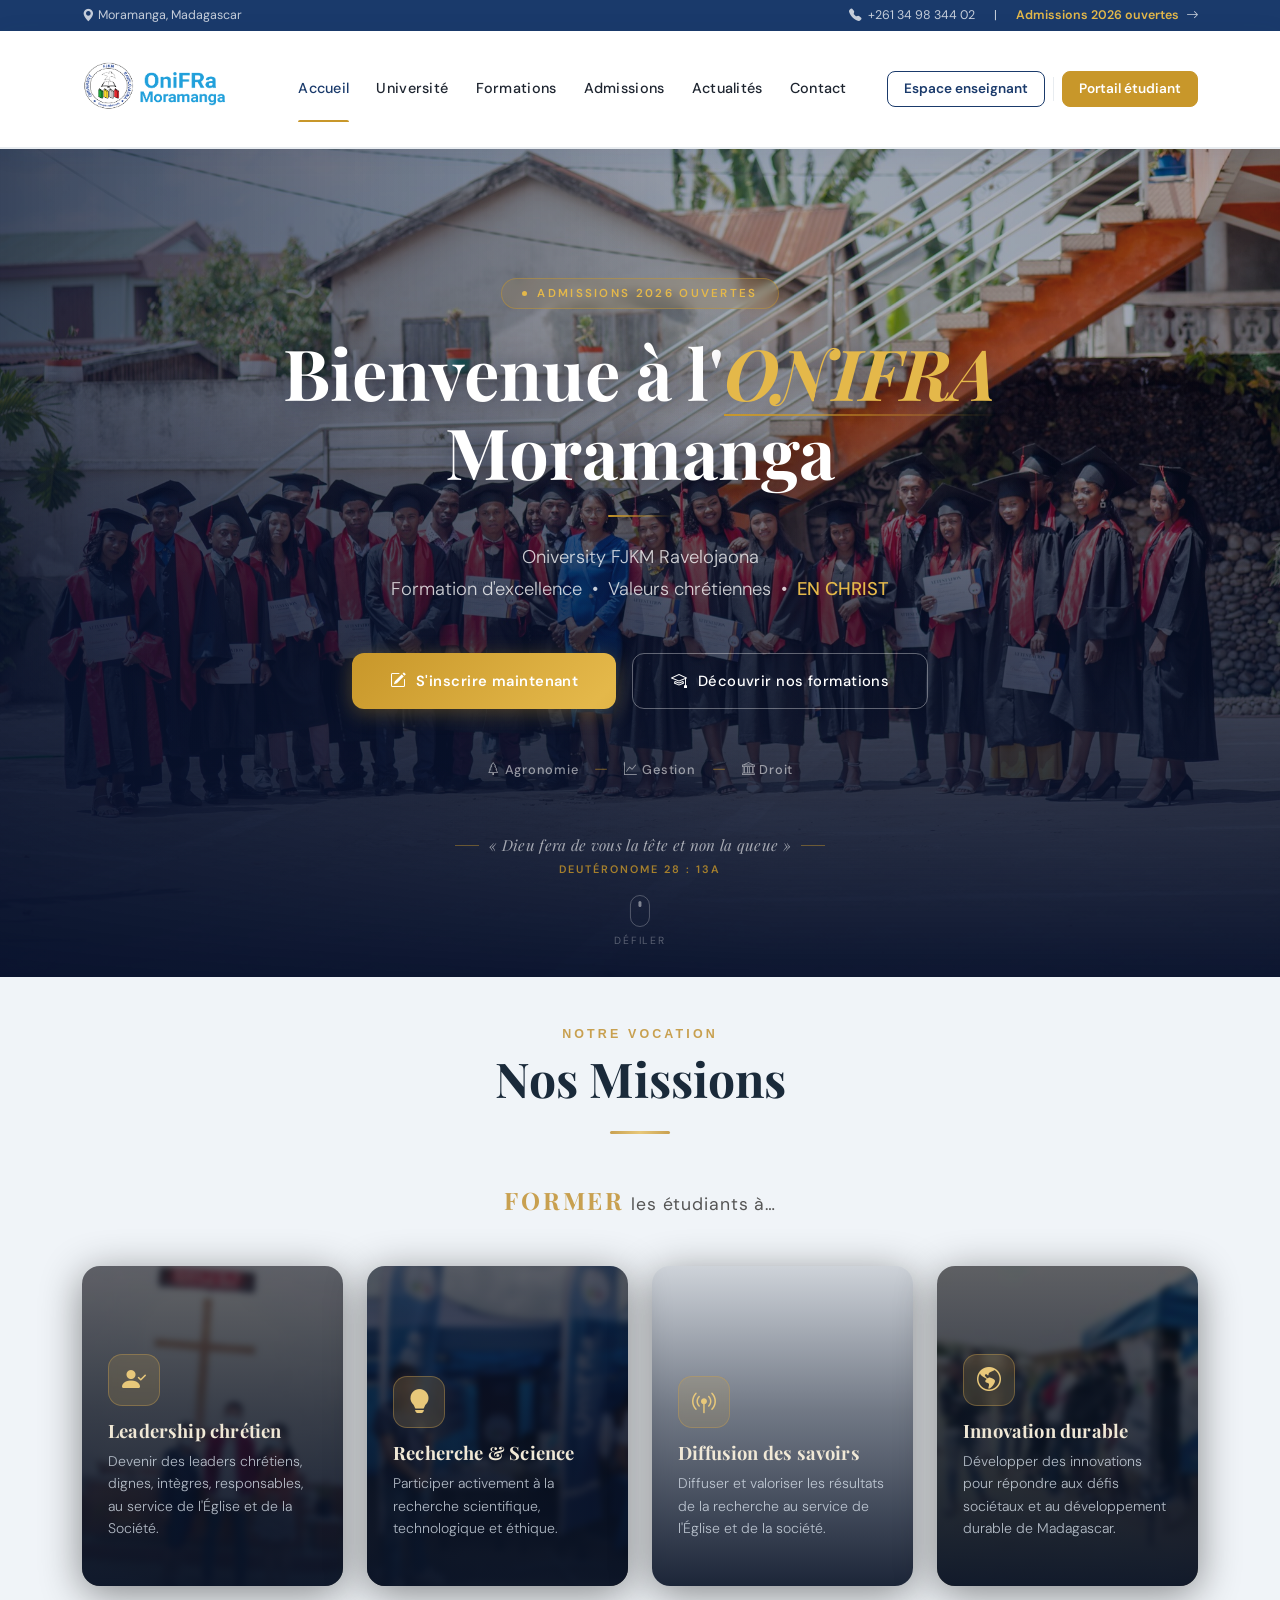
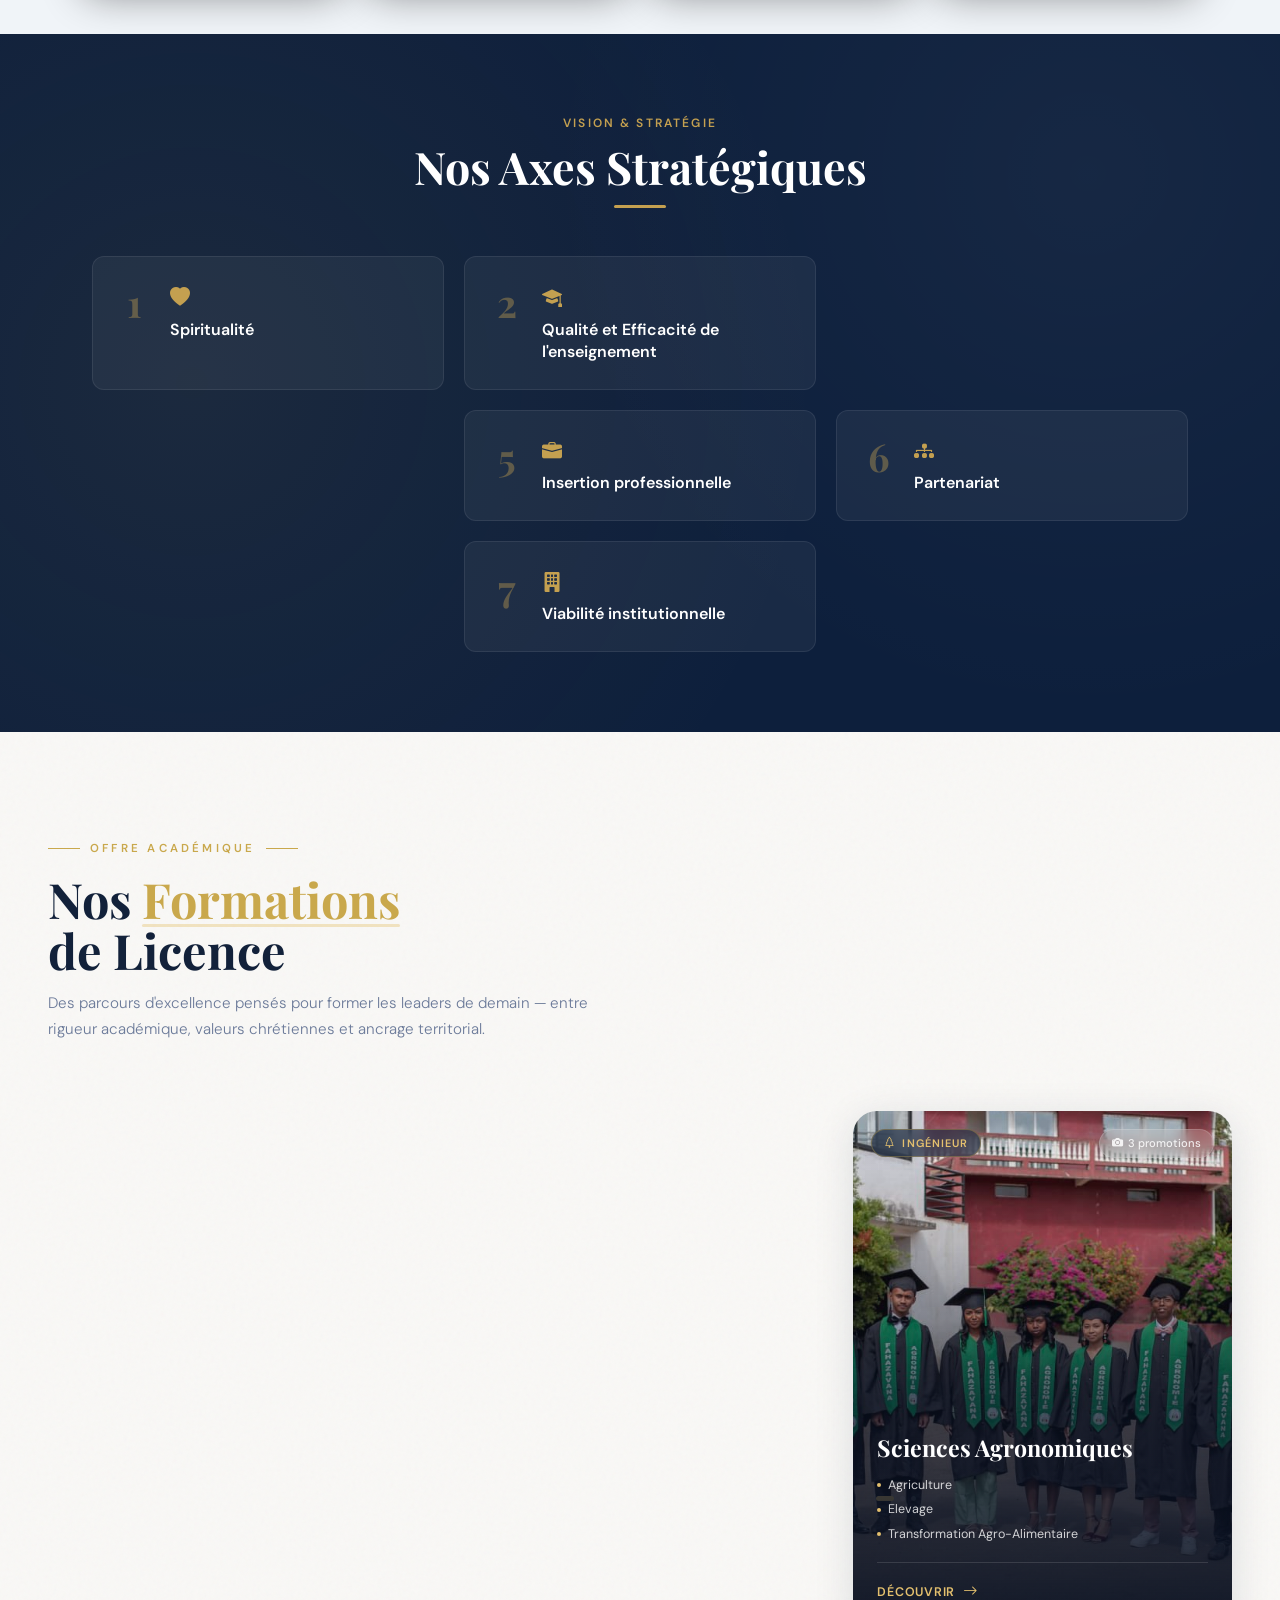
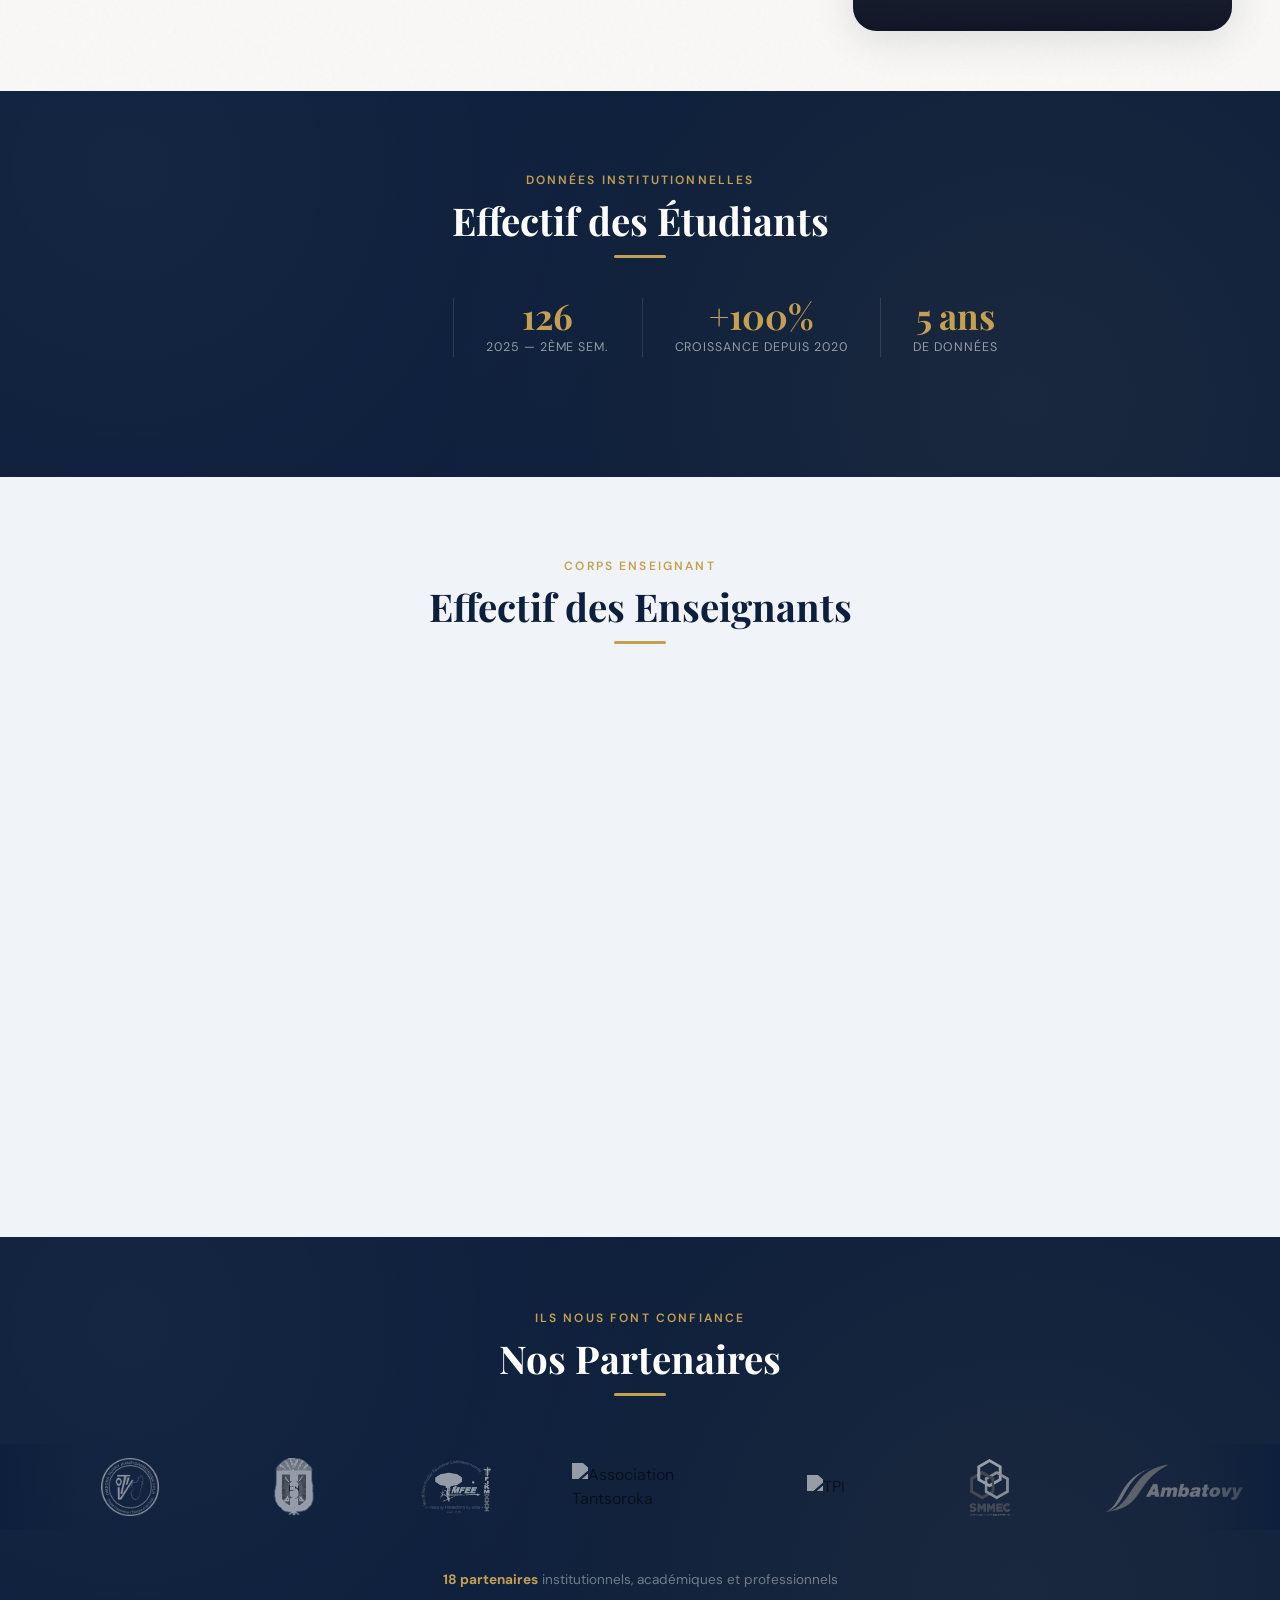
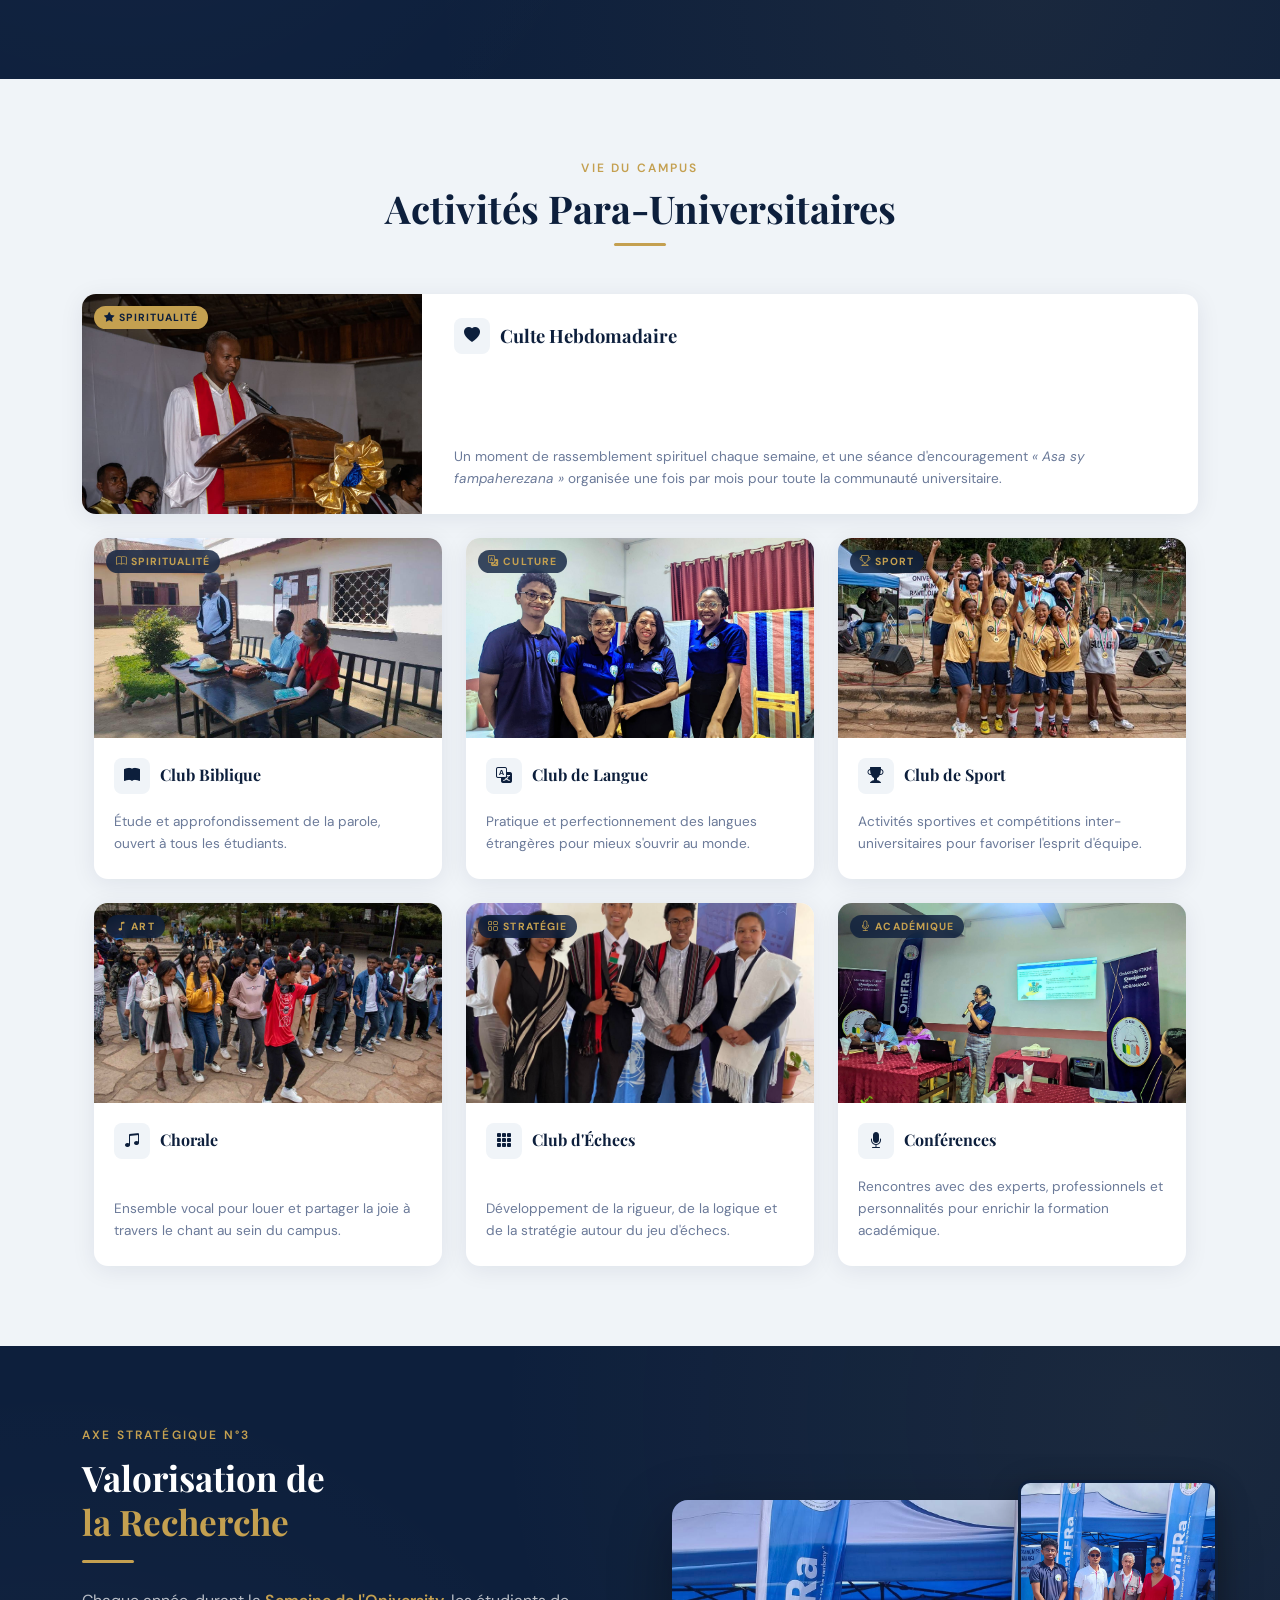
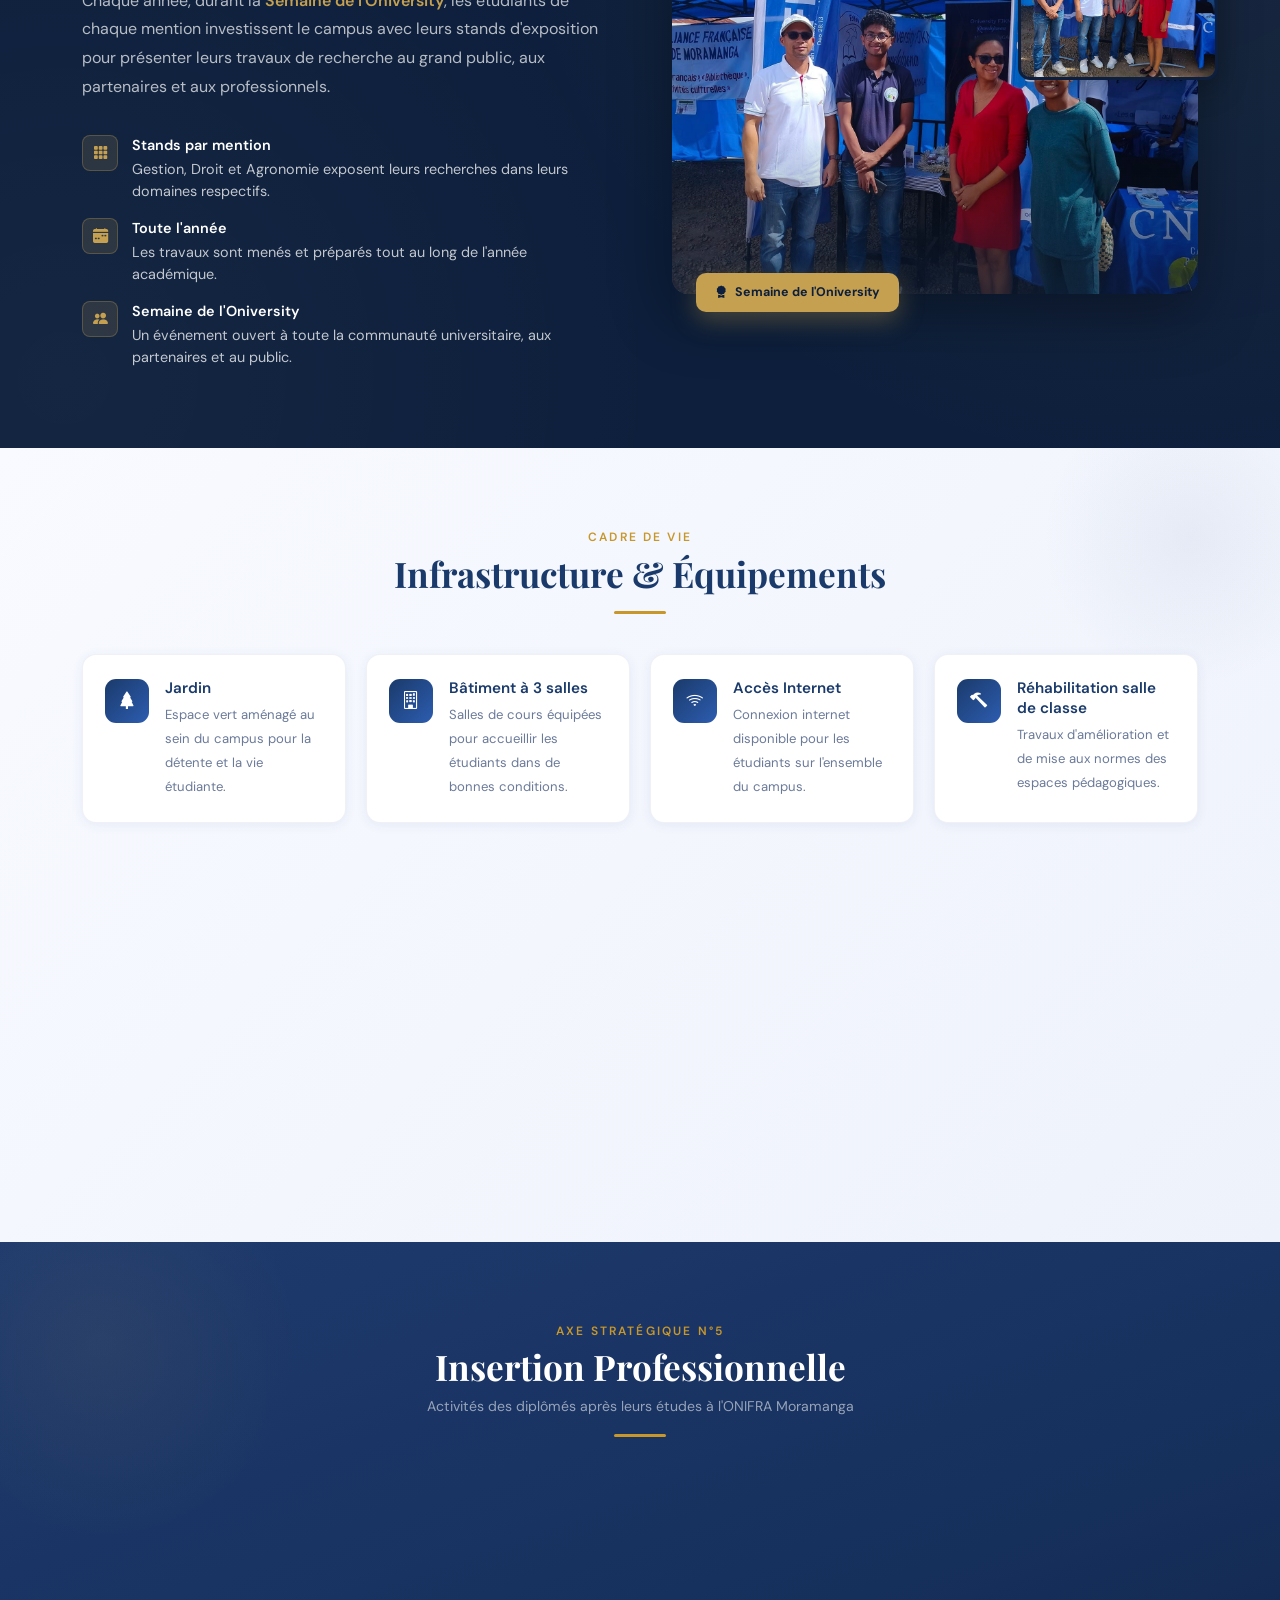
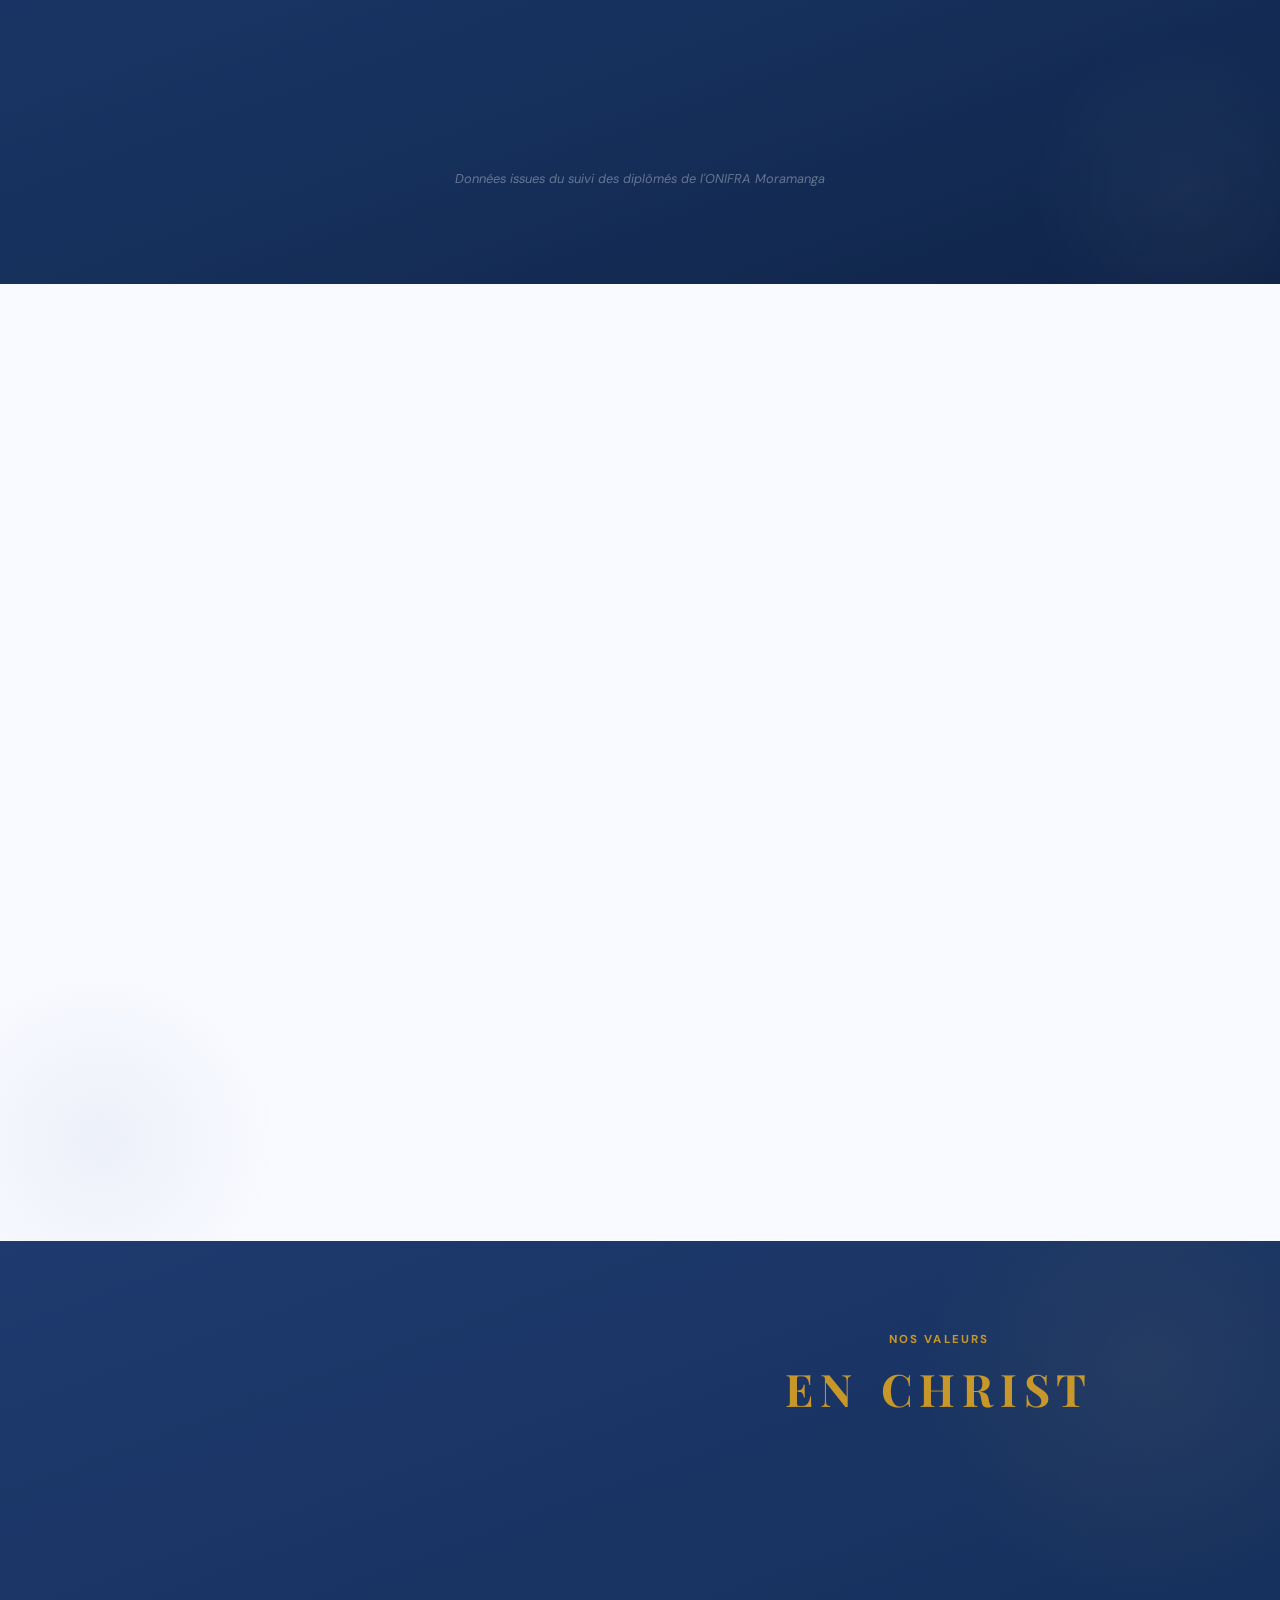
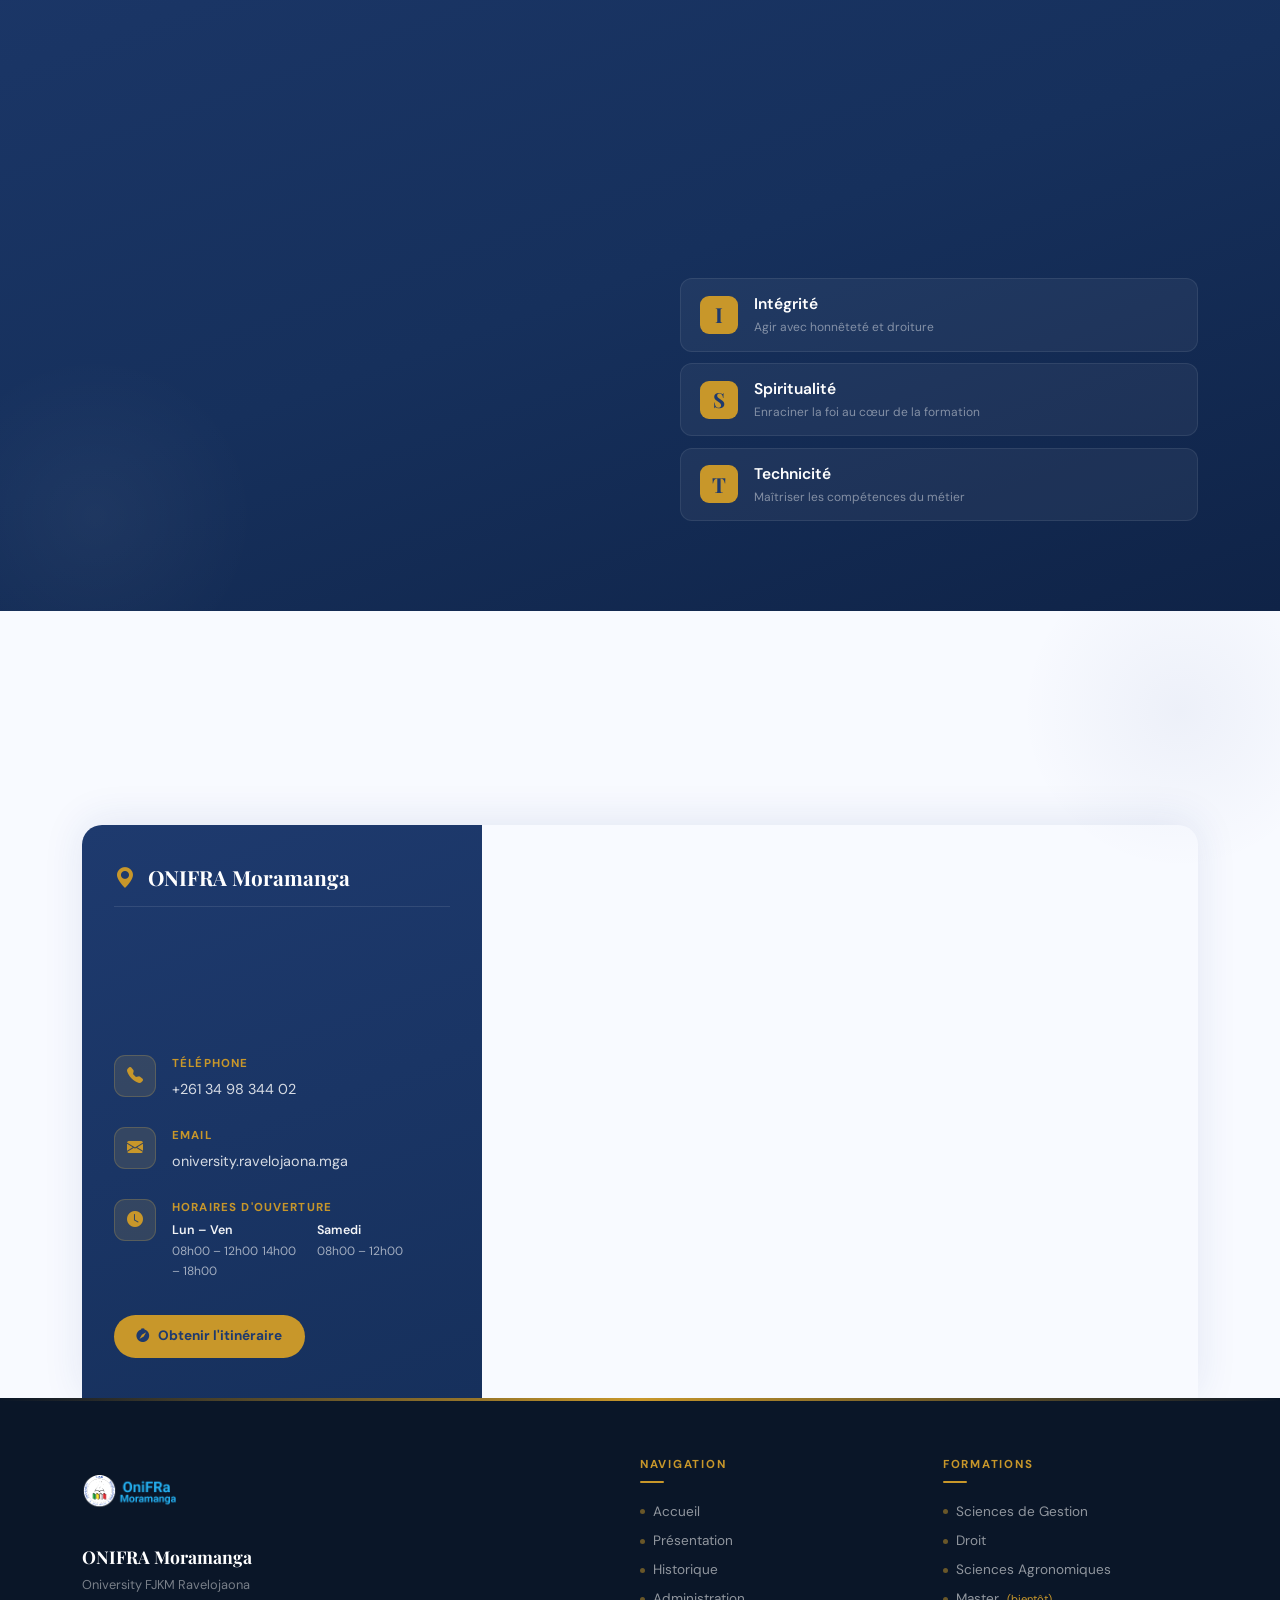
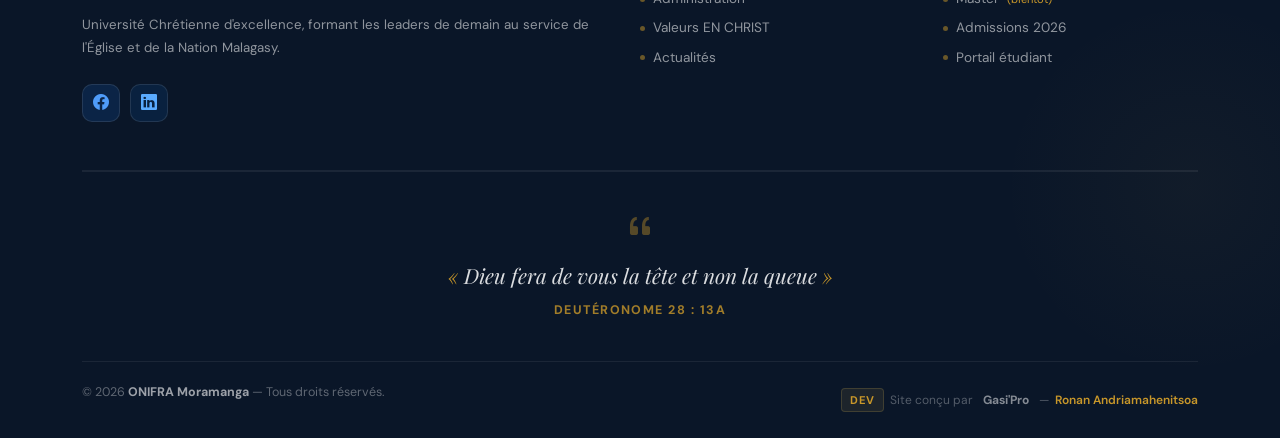
==== commit dbbd3ef9: "feat: redesign section enseignants + animations IntersectionObserver" ====
--- a/index.html
+++ b/index.html
@@ -153,13 +153,13 @@
 <!-- HERO -->
 <header class="hero">
   <img
-    class="hero-bg"
-    src="assets/img/campus.jpg"
-    alt="Campus ONIFRA Moramanga"
-    width="1920" height="1080"
-    fetchpriority="high"
-    loading="eager"
-    decoding="async"
+  class="hero-bg"
+  src="assets/img/campus.jpg"
+  alt="Campus ONIFRA Moramanga"
+  width="1920" height="1080"
+  fetchpriority="high"
+  loading="eager"
+  decoding="async"
   >
 
   <div class="hero-inner">
@@ -607,36 +607,68 @@
                       <h2 class="enseignants-title">Effectif des Enseignants</h2>
                       <div class="enseignants-divider"></div>
 
-                      <!-- 3 mentions -->
-                      <div class="enseignants-grid">
-
-                        <div class="ens-card gestion">
-                          <i class="bi bi-graph-up-arrow ens-icon"></i>
-                          <div class="ens-num">22</div>
-                          <div class="ens-mention">Gestion</div>
-                          <div class="ens-sub">enseignants</div>
-                        </div>
-
-                        <div class="ens-card droit">
-                          <i class="bi bi-bank ens-icon"></i>
-                          <div class="ens-num">19</div>
-                          <div class="ens-mention">Droit</div>
-                          <div class="ens-sub">enseignants</div>
-                        </div>
-
-                        <div class="ens-card agro">
-                          <i class="bi bi-tree ens-icon"></i>
-                          <div class="ens-num">29</div>
-                          <div class="ens-mention">Agronomie</div>
-                          <div class="ens-sub">enseignants</div>
+                      <div class="ens-grid" id="ensGrid">
+
+                        <!-- Agronomie -->
+                        <div class="ens-card" style="transition-delay: 0ms;">
+                          <div class="ens-card-accent" style="background:#22c55e;"></div>
+                          <div class="ens-card-icon-wrap">
+                            <svg viewBox="0 0 24 24" fill="none" stroke="#22c55e" stroke-width="1.6" stroke-linecap="round" stroke-linejoin="round">
+                              <path d="M12 22V12"/>
+                              <path d="M5 3a7 7 0 0 0 7 7 7 7 0 0 0 7-7"/>
+                              <path d="M5 9a7 7 0 0 0 7 7 7 7 0 0 0 7-7"/>
+                            </svg>
+                          </div>
+                          <div class="ens-card-body">
+                            <div class="ens-card-mention">Agronomie</div>
+                            <div class="ens-card-num">29</div>
+                            <div class="ens-card-sub">enseignants</div>
+                          </div>
+                        </div>
+
+                        <!-- Gestion -->
+                        <div class="ens-card" style="transition-delay: 120ms;">
+                          <div class="ens-card-accent" style="background:#3b82f6;"></div>
+                          <div class="ens-card-icon-wrap">
+                            <svg viewBox="0 0 24 24" fill="none" stroke="#3b82f6" stroke-width="1.6" stroke-linecap="round" stroke-linejoin="round">
+                              <polyline points="22 7 13.5 15.5 8.5 10.5 2 17"/>
+                              <polyline points="16 7 22 7 22 13"/>
+                            </svg>
+                          </div>
+                          <div class="ens-card-body">
+                            <div class="ens-card-mention">Gestion</div>
+                            <div class="ens-card-num">22</div>
+                            <div class="ens-card-sub">enseignants</div>
+                          </div>
+                        </div>
+
+                        <!-- Droit -->
+                        <div class="ens-card" style="transition-delay: 240ms;">
+                          <div class="ens-card-accent" style="background:#f59e0b;"></div>
+                          <div class="ens-card-icon-wrap">
+                            <svg viewBox="0 0 24 24" fill="none" stroke="#f59e0b" stroke-width="1.6" stroke-linecap="round" stroke-linejoin="round">
+                              <path d="M3 22h18"/>
+                              <path d="M12 2v4"/>
+                              <path d="M6 10l-3 6h6l-3-6z"/>
+                              <path d="M18 10l-3 6h6l-3-6z"/>
+                              <line x1="12" y1="6" x2="6" y2="10"/>
+                              <line x1="12" y1="6" x2="18" y2="10"/>
+                            </svg>
+                          </div>
+                          <div class="ens-card-body">
+                            <div class="ens-card-mention">Droit</div>
+                            <div class="ens-card-num">19</div>
+                            <div class="ens-card-sub">enseignants</div>
+                          </div>
                         </div>
 
                       </div>
 
                       <!-- Total -->
-                      <div class="ens-total-card">
+                      <div class="ens-total" id="ensTotal">
                         <div class="ens-total-num">70</div>
-                        <div class="ens-total-label">
+                        <div class="ens-total-sep"></div>
+                        <div class="ens-total-text">
                           <span>Enseignants au total</span>
                           <span>Corps enseignant ONIFRA</span>
                         </div>
@@ -1014,7 +1046,7 @@
                           <div class="ins-desc">Intégration directe dans le monde professionnel</div>
                         </div>
 
-                        <!-- En quête de travail -->
+                        <!-- En quête -->
                         <div class="insertion-card" style="--card-color:#f0b429;" data-ins-delay="200">
                           <div class="ins-icon"><i class="bi bi-search"></i></div>
                           <div class="ins-counter">
@@ -1101,7 +1133,7 @@
                     <div class="container">
                       <div class="vision-inner">
 
-                        <!-- ── Gauche : Notre Vision ── -->
+                        <!-- ── Vision ── -->
                         <div class="vision-left-anim">
                           <span class="vision-left-label">Notre vision</span>
                           <h2 class="vision-left-title">Une université<br>d'excellence<br><em style="color:var(--accent,#c8a951);">EN CHRIST</em></h2>
@@ -1111,7 +1143,7 @@
                           </p>
                         </div>
 
-                        <!-- ── Droite : Nos Valeurs ── -->
+                        <!-- ── Valeurs ── -->
                         <div>
                           <div class="valeurs-title-wrap">
                             <span class="valeurs-label">Nos valeurs</span>
@@ -1196,18 +1228,15 @@
 
                     </div>
 
-                    <!-- Bloc carte + infos pleine largeur -->
                     <div class="container">
                       <div class="contact-inner">
 
-                        <!-- ── Infos ── -->
                         <div class="contact-infos">
                           <h3 class="contact-infos-title">
                             <i class="bi bi-geo-alt-fill me-2" style="color:var(--accent,#c8a951);"></i>
                             ONIFRA Moramanga
                           </h3>
 
-                          <!-- Adresse -->
                           <div class="contact-info-item" data-ci-delay="0">
                             <div class="ci-icon"><i class="bi bi-pin-map-fill"></i></div>
                             <div class="ci-text">
@@ -1216,7 +1245,6 @@
                             </div>
                           </div>
 
-                          <!-- Téléphone -->
                           <div class="contact-info-item" data-ci-delay="100">
                             <div class="ci-icon"><i class="bi bi-telephone-fill"></i></div>
                             <div class="ci-text">
@@ -1225,7 +1253,6 @@
                             </div>
                           </div>
 
-                          <!-- Email -->
                           <div class="contact-info-item" data-ci-delay="200">
                             <div class="ci-icon"><i class="bi bi-envelope-fill"></i></div>
                             <div class="ci-text">
@@ -1234,7 +1261,6 @@
                             </div>
                           </div>
 
-                          <!-- Horaires -->
                           <div class="contact-info-item" data-ci-delay="300">
                             <div class="ci-icon"><i class="bi bi-clock-fill"></i></div>
                             <div class="ci-text">
@@ -1262,7 +1288,7 @@
 
                       </div>
 
-                      <!-- ── Google Maps iframe ── -->
+                      <!-- ── iframe ── -->
                       <div class="contact-map">
                         <iframe
                         src="https://www.google.com/maps/embed?pb=!1m18!1m12!1m3!1d326.0!2d48.2249213!3d-18.946489!2m3!1f0!2f0!3f0!3m2!1i1024!2i768!4f13.1!3m3!1m2!1s0x21f105ba50177a39%3A0xc9469975651a3f0c!2sUNIVERSITE%20FJKM!5e1!3m2!1sfr!2smg!4v1700000000000"
@@ -1282,7 +1308,7 @@
 
                   <div class="footer-grid">
 
-                    <!-- ── Col 1 : Brand ── -->
+                    <!-- ── Col 1 ── -->
                     <div class="footer-brand">
                       <img src="assets/img/logo/logo.webp" alt="Logo ONIFRA Moramanga">
                       <div class="footer-brand-name">ONIFRA Moramanga</div>
@@ -1300,7 +1326,7 @@
                       </div>
                     </div>
 
-                    <!-- ── Col 2 : Navigation ── -->
+                    <!-- ── Col 2 ── -->
                     <div>
                       <h6 class="footer-col-title">Navigation</h6>
                       <ul class="footer-links">
@@ -1313,7 +1339,7 @@
                       </ul>
                     </div>
 
-                    <!-- ── Col 3 : Formations ── -->
+                    <!-- ── Col 3 ── -->
                     <div>
                       <h6 class="footer-col-title">Formations</h6>
                       <ul class="footer-links">
@@ -1329,14 +1355,12 @@
 
                   </div>
 
-                  <!-- ── Verset biblique ── -->
                   <div class="footer-verset">
                     <i class="bi bi-quote footer-quote-icon"></i>
                     <p class="footer-verset-text">Dieu fera de vous la tête et non la queue</p>
                     <span class="footer-verset-ref">Deutéronome 28 : 13a</span>
                   </div>
 
-                  <!-- ── Barre basse ── -->
                   <div class="footer-bottom">
                     <p class="footer-copy">
                       © 2026 <strong>ONIFRA Moramanga</strong> — Tous droits réservés.
@@ -1388,12 +1412,10 @@
                     });
                   }, { threshold: 0.12 });
 
-    /* Header */
                   document.querySelectorAll('.licence-header-anim').forEach(el => {
                     obsLicence.observe(el);
                   });
 
-    /* Cards avec délai échelonné */
                   document.querySelectorAll('.mention-hero').forEach((el, i) => {
                     el.dataset.licDelay = i * 120;
                     obsLicence.observe(el);
@@ -1402,7 +1424,6 @@
               </script>
               <script>
                 (function () {
-
 
 
   /* ══════════════════════════════════════
@@ -1426,6 +1447,86 @@
                     el.dataset.axeDelay = i * 80;
                     obsAxes.observe(el);
                   });
+
+/* ══════════════════════════════════════
+   EFFECTIF — count-up
+══════════════════════════════════════ */
+                  function countUp(el, target, duration = 1600) {
+                    const start = performance.now();
+                    function step(now) {
+                      const progress = Math.min((now - start) / duration, 1);
+                      const ease     = 1 - Math.pow(1 - progress, 4);
+                      el.textContent = Math.round(ease * target);
+                      if (progress < 1) requestAnimationFrame(step);
+                      else el.textContent = target;
+                    }
+                    requestAnimationFrame(step);
+                  }
+
+                  function initEffectifItem(item) {
+                    const numEl = item.querySelector('.stat-num');
+                    if (!numEl) return;
+                    if (!numEl.dataset.original) {
+                      numEl.dataset.original = numEl.textContent.trim();
+                    }
+                  }
+
+                  function resetEffectifItem(item) {
+                    const numEl = item.querySelector('.stat-num');
+                    if (!numEl) return;
+                    item.classList.remove('stat-visible');
+                    const raw = numEl.dataset.original ?? numEl.textContent.trim();
+                    if (/^\d+$/.test(raw)) numEl.textContent = '0';
+                  }
+
+                  function animateEffectifItem(item, index) {
+                    setTimeout(() => {
+                      item.classList.add('stat-visible');
+                      const numEl = item.querySelector('.stat-num');
+                      if (!numEl) return;
+                      const raw    = numEl.dataset.original ?? numEl.textContent.trim();
+                      const parsed = parseInt(raw, 10);
+                      if (/^\d+$/.test(raw) && !isNaN(parsed)) {
+                        numEl.textContent = '0';
+                        countUp(numEl, parsed);
+                      }
+                    }, index * 150);
+                  }
+
+                  const obsEff = new IntersectionObserver((entries) => {
+                    entries.forEach(({ target: section, isIntersecting }) => {
+                      const items = section.querySelectorAll('.stat-item');
+                      if (isIntersecting) {
+                        section.classList.add('eff-visible');
+                        items.forEach(animateEffectifItem);
+                      } else {
+                        section.classList.remove('eff-visible');
+                        items.forEach(resetEffectifItem);
+                      }
+                    });
+                  }, { threshold: 0.25 });
+
+                  const effSection = document.querySelector('.effectif-section');
+                  if (effSection) {
+                    effSection.querySelectorAll('.stat-item').forEach(initEffectifItem);
+                    obsEff.observe(effSection);
+                  }
+
+/* ══════════════════════════════════════
+   ENSEIGNANTS
+══════════════════════════════════════ */
+                  const obsEns = new IntersectionObserver((entries) => {
+                    entries.forEach(({ target, isIntersecting }) => {
+                      target.querySelectorAll('.ens-card').forEach(c =>
+                        c.classList.toggle('ens-visible', isIntersecting)
+                        );
+                      document.getElementById('ensTotal')
+                      .classList.toggle('ens-visible', isIntersecting);
+                    });
+                  }, { threshold: 0.2 });
+
+                  const ensGrid = document.getElementById('ensGrid');
+                  if (ensGrid) obsEns.observe(ensGrid);
 
   /* ══════════════════════════════════════
      MISSIONS
--- a/assets/css/style2.css
+++ b/assets/css/style2.css
@@ -565,9 +565,34 @@
   max-height: 360px;
 }
 
-  /* ══════════════════════════════════════
-     Enseignant
-  ══════════════════════════════════════ */
+/* ── EFFECTIF ANIMATIONS ── */
+.effectif-section {
+  opacity: 0;
+  transform: translateY(30px);
+  transition: opacity 0.7s ease, transform 0.7s ease;
+}
+.effectif-section.eff-visible {
+  opacity: 1;
+  transform: translateY(0);
+}
+
+.stat-item {
+  opacity: 0;
+  transform: translateY(20px);
+  transition: opacity 0.5s ease, transform 0.5s ease;
+}
+.stat-item.stat-visible {
+  opacity: 1;
+  transform: translateY(0);
+}
+
+.stat-num {
+  transition: color 0.3s ease;
+}
+
+ /* ══════════════════════════════════════
+   Enseignants
+══════════════════════════════════════ */
 .enseignants-section {
   background: #f0f4f8;
   padding: 5rem 0;
@@ -598,102 +623,133 @@
   margin: .75rem auto 3rem;
 }
 
-.enseignants-grid {
-  display: flex;
-  flex-wrap: wrap;
+/* ── Grid ── */
+.ens-grid {
+  display: flex;
+  flex-direction: column;
+  gap: 1rem;
+  max-width: 580px;
+  margin: 0 auto 2rem;
+}
+
+/* ── Cards ── */
+.ens-card {
+  display: flex;
+  align-items: center;
+  background: #0d1f3c;
+  border-radius: 14px;
+  overflow: hidden;
+  border: 1px solid rgba(200,160,80,.15);
+  opacity: 0;
+  transform: translateX(-24px);
+  transition: opacity .55s ease, transform .55s ease, box-shadow .25s ease;
+}
+.ens-card.ens-visible {
+  opacity: 1;
+  transform: translateX(0);
+}
+.ens-card:hover {
+  box-shadow: 0 8px 32px rgba(13,31,60,.35);
+  border-color: rgba(200,160,80,.35);
+}
+
+.ens-card-accent {
+  width: 5px;
+  align-self: stretch;
+  flex-shrink: 0;
+}
+
+.ens-card-icon-wrap {
+  width: 72px;
+  flex-shrink: 0;
+  display: flex;
+  align-items: center;
   justify-content: center;
-  gap: 1.5rem;
-  margin-bottom: 2rem;
-}
-
-.ens-card {
-  background: #fff;
+  padding: 1.5rem 0;
+}
+.ens-card-icon-wrap svg {
+  width: 28px;
+  height: 28px;
+}
+
+.ens-card-body {
+  flex: 1;
+  padding: .9rem 1rem .9rem 0;
+  display: flex;
+  flex-direction: column;
+  gap: 2px;
+}
+.ens-card-mention {
+  font-family: 'DM Sans', sans-serif;
+  font-size: .8rem;
+  font-weight: 500;
+  letter-spacing: .06em;
+  text-transform: uppercase;
+  color: rgba(255,255,255,.45);
+}
+.ens-card-num {
+  font-family: 'Playfair Display', serif;
+  font-size: 2rem;
+  font-weight: 700;
+  color: #c4a050;
+  line-height: 1.1;
+}
+.ens-card-sub {
+  font-family: 'DM Sans', sans-serif;
+  font-size: .72rem;
+  color: rgba(255,255,255,.3);
+  letter-spacing: .08em;
+  text-transform: uppercase;
+}
+
+/* ── Total ── */
+.ens-total {
+  max-width: 580px;
+  margin: 0 auto;
+  display: flex;
+  align-items: center;
+  justify-content: center;
+  gap: 1.25rem;
+  background: linear-gradient(135deg, #c4a050 0%, #e4b84a 50%, #c4a050 100%);
   border-radius: 14px;
-  box-shadow: 0 4px 24px rgba(13,31,60,.08);
-  padding: 2rem 1.75rem;
-  text-align: center;
-  width: calc(33.333% - 1.5rem);
-  transition: transform .25s, box-shadow .25s;
-  border-top: 4px solid transparent;
-}
-.ens-card:hover {
-  transform: translateY(-5px);
-  box-shadow: 0 12px 36px rgba(13,31,60,.14);
-}
-
-@media (max-width: 767px) { .ens-card { width: calc(50% - 1.5rem); } }
-@media (max-width: 480px) { .ens-card { width: 100%; } }
-
-.ens-card.gestion  { border-top-color: #3b82f6; }
-.ens-card.droit    { border-top-color: #f59e0b; }
-.ens-card.agro     { border-top-color: #22c55e; }
-
-.ens-icon {
-  font-size: 2rem;
-  margin-bottom: .75rem;
-  display: block;
-}
-.ens-card.gestion .ens-icon { color: #3b82f6; }
-.ens-card.droit   .ens-icon { color: #f59e0b; }
-.ens-card.agro    .ens-icon { color: #22c55e; }
-
-.ens-num {
+  padding: 1.25rem 2rem;
+  opacity: 0;
+  transform: translateY(16px);
+  transition: opacity .6s ease .45s, transform .6s ease .45s;
+}
+.ens-total.ens-visible {
+  opacity: 1;
+  transform: translateY(0);
+}
+.ens-total-num {
   font-family: 'Playfair Display', serif;
-  font-size: 3rem;
+  font-size: 2.6rem;
   font-weight: 700;
   color: #0d1f3c;
   line-height: 1;
 }
-.ens-mention {
-  font-family: 'DM Sans', sans-serif;
-  font-size: .9rem;
-  font-weight: 600;
-  color: #4a5568;
-  margin-top: .4rem;
-}
-.ens-sub {
-  font-family: 'DM Sans', sans-serif;
-  font-size: .75rem;
-  color: #8a9ab5;
+.ens-total-sep {
+  width: 1px;
+  height: 40px;
+  background: rgba(13,31,60,.2);
+}
+.ens-total-text {
+  display: flex;
+  flex-direction: column;
+  gap: 2px;
+}
+.ens-total-text span:first-child {
+  font-family: 'DM Sans', sans-serif;
+  font-size: .95rem;
+  font-weight: 700;
+  color: #0d1f3c;
+}
+.ens-total-text span:last-child {
+  font-family: 'DM Sans', sans-serif;
+  font-size: .72rem;
+  color: rgba(13,31,60,.6);
   text-transform: uppercase;
   letter-spacing: .08em;
-  margin-top: .2rem;
-}
-
-/* Card */
-.ens-total-card {
-  background: #0d1f3c;
-  border-radius: 14px;
-  padding: 1.75rem 2.5rem;
-  display: flex;
-  align-items: center;
-  justify-content: center;
-  gap: 1.5rem;
-  flex-wrap: wrap;
-  max-width: 480px;
-  margin: 0 auto;
-  box-shadow: 0 8px 32px rgba(13,31,60,.18);
-}
-.ens-total-num {
-  font-family: 'Playfair Display', serif;
-  font-size: 3.5rem;
-  font-weight: 700;
-  color: #c4a050;
-  line-height: 1;
-}
-.ens-total-label span:first-child {
-  font-family: 'DM Sans', sans-serif;
-  font-size: 1.1rem;
-  font-weight: 700;
-  color: #fff;
-  display: block;
-}
-.ens-total-label span:last-child {
-  font-family: 'DM Sans', sans-serif;
-  font-size: .8rem;
-  color: rgba(255,255,255,.5);
-  text-transform: uppercase;
-  letter-spacing: .1em;
 }
 
   /* ══════════════════════════════════════
